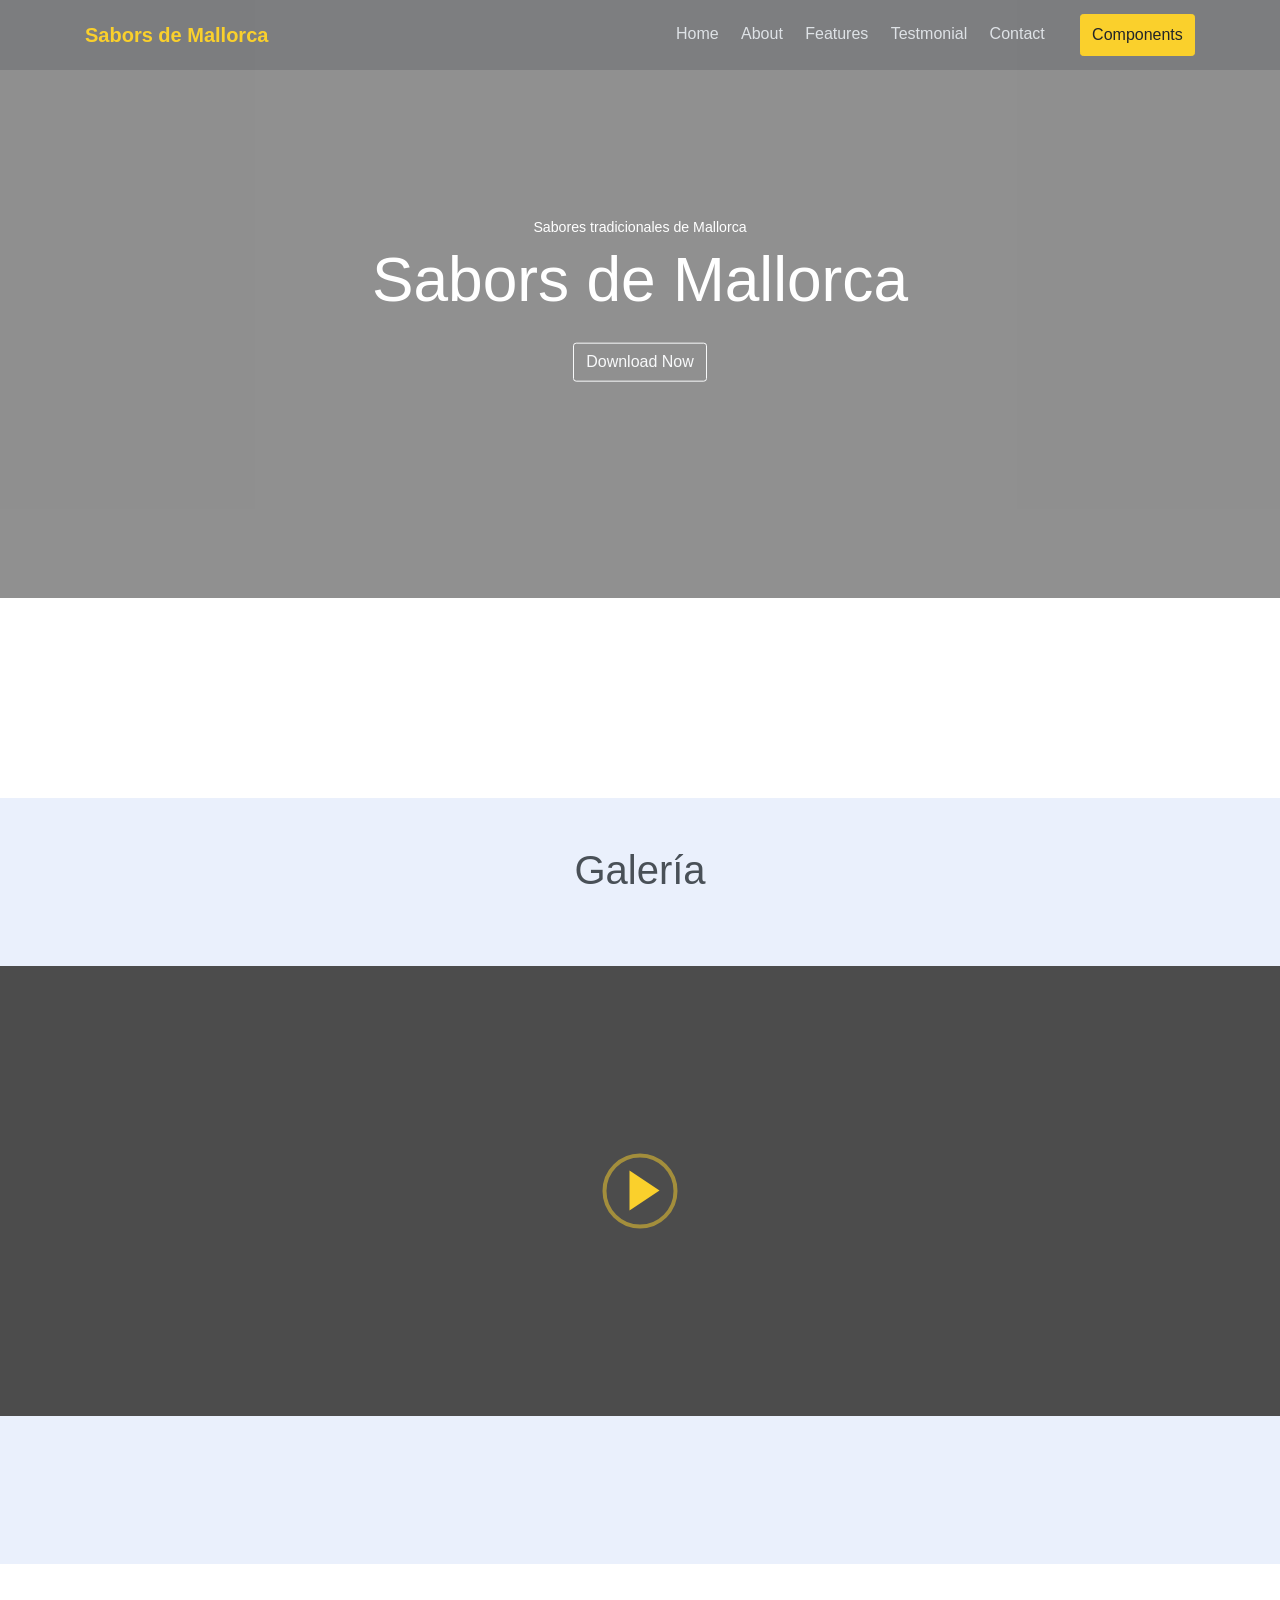
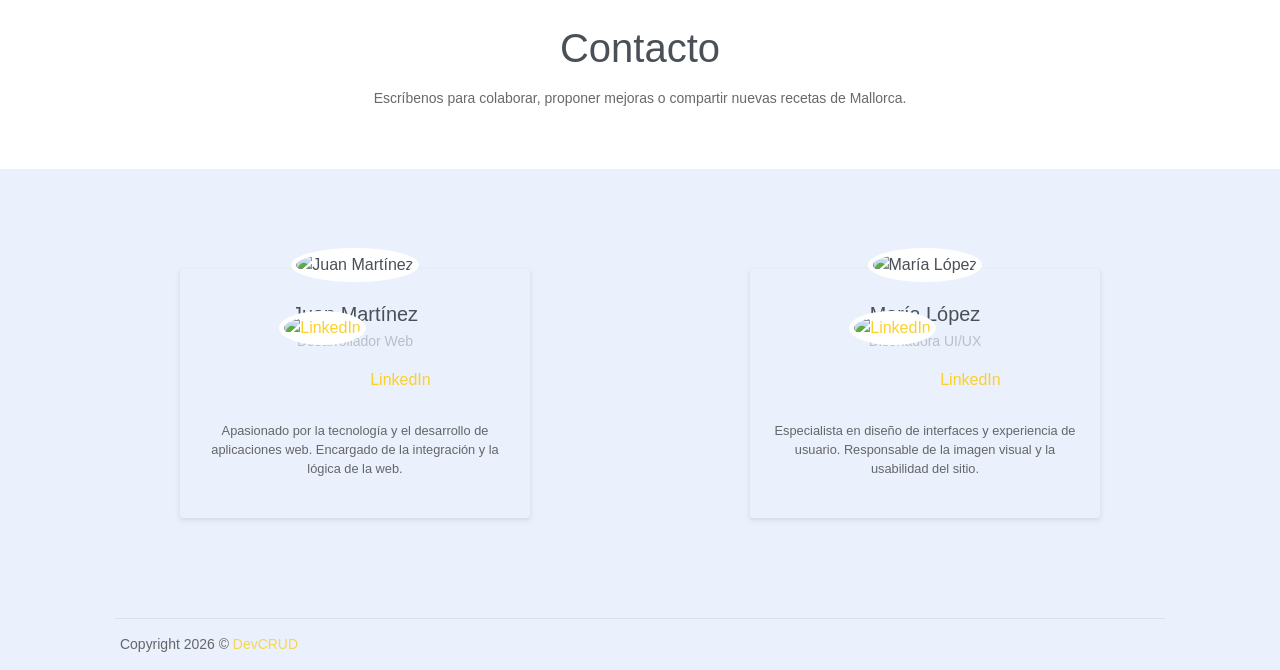
==== public/webapp/index.html @ 95952ae3 "Carpeta public" ====
<!DOCTYPE html>
<html lang="es">
<head>
	<meta charset="utf-8">
    <meta name="viewport" content="width=device-width, initial-scale=1, shrink-to-fit=no">
    <meta name="description" content="Start your development with Creative Design landing page.">
    <meta name="author" content="Devcrud">
    <title>Sabors de Mallorca</title>

	<link rel="stylesheet" href="css/styles.css">

</head>
<body data-spy="scroll" data-target=".navbar" data-offset="40">
    <a class="skip-link" href="#main-content">Saltar al contenido principal</a>
    
    <!-- Page Navbar -->
    <nav id="scrollspy" class="navbar page-navbar navbar-light navbar-expand-md fixed-top" data-spy="affix" data-offset-top="20">
        <div class="container">
            <a class="navbar-brand" href="#"><strong class="text-primary">Sabors de Mallorca</strong></a>
            <button class="navbar-toggler" type="button" data-toggle="collapse" data-target="#navbarSupportedContent" aria-controls="navbarSupportedContent" aria-expanded="false" aria-label="Toggle navigation">
                <span class="navbar-toggler-icon"></span>
            </button>

            <div class="collapse navbar-collapse" id="navbarSupportedContent">
                <ul class="navbar-nav ml-auto">
                    <li class="nav-item">
                        <a class="nav-link" href="#home">Home</a>
                    </li>
                    <li class="nav-item">
                        <a class="nav-link" href="#about">About</a>
                    </li>
                    <li class="nav-item">
                        <a class="nav-link" href="#features">Features</a>
                    </li>
                    <li class="nav-item">
                        <a class="nav-link" href="#testmonial">Testmonial</a>
                    </li>
                    <li class="nav-item">
                        <a class="nav-link" href="#contact">Contact</a>
                    </li>
                    <li class="nav-item ml-md-4">
                        <a class="nav-link btn btn-primary" href="components.html">Components</a>
                    </li>
                </ul>
            </div>
        </div>
    </nav><!-- End of Page Navbar -->   

    <main id="main-content">

    <!-- Page Header -->
    <header id="home" class="header">
        <div class="header-slides" id="header-slides" aria-hidden="true"></div>
        <div class="overlay"></div>
        <div class="header-content">
            <p>Sabores tradicionales de Mallorca</p>
            <h1 id="header-slide-title">Sabors de Mallorca</h1>
            <button class="btn btn-outline-light">Download Now</button> 
        </div>      
    </header><!-- End of Page Header -->    
    
    <!-- About Section -->
    <section id="about">
        <!-- Container -->
        <div class="container">
                </div>  <!-- End of Container-->        
         </section><!--End of Section -->

        <!-- Galería de Imágenes -->
        <section id="galeria" class="py-5">
            <div class="container">
                <h2 class="mb-4 text-center">Galería</h2>
                <div class="row" id="galeria-listado">
                    <!-- Las imágenes se insertarán aquí dinámicamente -->
                </div>
            </div>
        </section>


    

    <!-- Features Section -->
    <section class="has-bg-img" id="features">
        <div class="overlay"></div>
        <!-- Button trigger modal -->
        <a data-toggle="modal" href="#exampleModalCenter" role="button" aria-label="Abrir video de presentación">
            <i></i>
        </a>

        <!-- Modal -->
        <div class="modal fade" id="exampleModalCenter" tabindex="-1" role="dialog" aria-labelledby="exampleModalCenterTitle" aria-hidden="true">
            <div class="modal-dialog modal-dialog-centered modal-lg" role="document">
                <div class="modal-content">
                    <h2 id="exampleModalCenterTitle" class="sr-only">Video de presentación</h2>
                     <iframe width="100%" height="450px" class="border-0" 
                    title="Video de presentación de Sabors de Mallorca"
                    src="https://www.youtube.com/embed/tgbNyZ7vqY?controls=0">
                    </iframe>
                </div>
            </div>
        </div><!-- End of Modal -->     
    </section><!-- End of features Section -->  

     

    <!-- Testmonial Section -->
    <section class="text-center pt-5" id="testmonial">
        <!-- Container -->
        <div class="container">
        </div><!-- End of Cotanier -->  
    </section><!-- End of Testmonial Section -->

    <!-- Contact Section -->
    <section id="contact" class="text-center p-md">
        <div class="container">
            <h2 class="mb-3">Contacto</h2>
            <p class="mb-0">Escríbenos para colaborar, proponer mejoras o compartir nuevas recetas de Mallorca.</p>
        </div>
    </section>

    

    <!-- Section -->
    <section class="pb-0">
        <!-- Container -->
        <div class="container">

            <!-- Creadores con información ampliada -->
            <div class="pre-footer">
                <div class="row justify-content-center">
                    <div class="col-sm-10 col-md-4 m-auto">
                        <div class="testmonial-wrapper creator-card text-center p-4 shadow-sm">
                            <img src="media/creator1.jpg" alt="Juan Martínez" class="img-fluid rounded-circle mb-3 creator-avatar">
                            <h6 class="title mb-1">Juan Martínez</h6>
                            <p class="text-muted mb-1">Desarrollador Web</p>
                            <a href="https://www.linkedin.com/in/juan-martinez" target="_blank" rel="noopener" class="d-inline-block mb-2">
                                <img src="https://cdn.jsdelivr.net/gh/simple-icons/simple-icons/icons/linkedin.svg" alt="LinkedIn" class="creator-link-icon"> LinkedIn
                            </a>
                            <p class="small mt-2">Apasionado por la tecnología y el desarrollo de aplicaciones web. Encargado de la integración y la lógica de la web.</p>
                        </div>
                    </div>
                    <div class="col-sm-10 col-md-4 m-auto">
                        <div class="testmonial-wrapper creator-card text-center p-4 shadow-sm">
                            <img src="media/creator2.jpg" alt="María López" class="img-fluid rounded-circle mb-3 creator-avatar">
                            <h6 class="title mb-1">María López</h6>
                            <p class="text-muted mb-1">Diseñadora UI/UX</p>
                            <a href="https://www.linkedin.com/in/maria-lopez" target="_blank" rel="noopener" class="d-inline-block mb-2">
                                <img src="https://cdn.jsdelivr.net/gh/simple-icons/simple-icons/icons/linkedin.svg" alt="LinkedIn" class="creator-link-icon"> LinkedIn
                            </a>
                            <p class="small mt-2">Especialista en diseño de interfaces y experiencia de usuario. Responsable de la imagen visual y la usabilidad del sitio.</p>
                        </div>
                    </div>
                </div>
            </div>

            <!-- foooter -->
            <footer class="footer">            
                <p>Copyright <script>document.write(new Date().getFullYear())</script> &copy; <a href="http://www.devcrud.com">DevCRUD</a></p>
            </footer><!-- End of Footer-->  
            
        </div><!--End of Container -->      
    </section><!-- End of Section -->

    </main>

<script src="js/main.js"></script>
</body>
</html>
---- public/webapp/css/styles.css ----
@charset "UTF-8";
/* === Personalización: Navbar blanca al hacer scroll === */
.navbar.scrolled {
  background: #fff !important;
  box-shadow: 0 2px 8px rgba(0,0,0,0.08);
  transition: background 0.3s, box-shadow 0.3s;
}
.navbar.scrolled .navbar-brand,
.navbar.scrolled .nav-link,
.navbar.scrolled .navbar-toggler-icon {
  color: #222 !important;
}

/* A11y: foco visible consistente para navegacion por teclado */
a:focus,
button:focus,
input:focus,
select:focus,
textarea:focus {
  outline: 3px solid #1f6feb !important;
  outline-offset: 2px;
}

/* Tarjetas de creadores sin estilos inline */
.creator-card {
  background: #fff;
  border-radius: 12px;
}

.creator-avatar {
  width: 110px;
  height: 110px;
  object-fit: cover;
}

.creator-link-icon {
  width: 24px;
  height: 24px;
  vertical-align: middle;
}

.skip-link {
  position: absolute;
  left: 0;
  top: -40px;
  z-index: 2000;
  background: #111;
  color: #fff;
  padding: 8px 12px;
}

.skip-link:focus {
  top: 0;
}
/*!
=========================================================
* Creative Design Landing page V 1.0
=========================================================

* Copyright: 2019 DevCRUD (https://devcrud.com)
* Licensed: (https://devcrud.com/licenses)
* Coded by www.devcrud.com

=========================================================

* The above copyright notice and this permission notice shall be included in all copies or substantial portions of the Software.
*/
@import url("https://fonts.googleapis.com/css?family=Ubuntu:300,300i,400,400i,500,500i,700,700i&display=swap");
:root {
  --blue: #79A9F5;
  --indigo: #C45F90;
  --purple: #A16AE8;
  --pink: #FC8BC0;
  --red: #F85C70;
  --orange: #FF8882;
  --yellow: #FAD02C;
  --green: #A3C14A;
  --teal: #20c997;
  --cyan: #47D8E0;
  --white: #fff;
  --gray: #6c757d;
  --gray-dark: #343a40;
  --primary: #FAD02C;
  --secondary: #6c757d;
  --success: #A3C14A;
  --info: #47D8E0;
  --warning: #FF8882;
  --danger: #F85C70;
  --light: #f8f9fa;
  --dark: #343a40;
  --breakpoint-xs: 0;
  --breakpoint-sm: 576px;
  --breakpoint-md: 768px;
  --breakpoint-lg: 992px;
  --breakpoint-xl: 1200px;
  --font-family-sans-serif: "Ubuntu", sans-serif;
  --font-family-monospace: SFMono-Regular, Menlo, Monaco, Consolas, "Liberation Mono", "Courier New", monospace;
}

*,
*::before,
*::after {
  box-sizing: border-box;
}

html {
  font-family: sans-serif;
  line-height: 1.15;
  -webkit-text-size-adjust: 100%;
  -webkit-tap-highlight-color: rgba(0, 0, 0, 0);
}

article, aside, figcaption, figure, footer, header, hgroup, main, nav, section {
  display: block;
}

body {
  margin: 0;
  font-family: "Ubuntu", sans-serif;
  font-size: 1rem;
  font-weight: 400;
  line-height: 1.5;
  color: #495057;
  text-align: left;
  background-color: #fff;
}

[tabindex="-1"]:focus {
  outline: 0 !important;
}

hr {
  box-sizing: content-box;
  height: 0;
  overflow: visible;
}

h1, h2, h3, h4, h5, h6 {
  margin-top: 0;
  margin-bottom: 0.5rem;
}

p {
  margin-top: 0;
  margin-bottom: 1rem;
}

abbr[title],
abbr[data-original-title] {
  text-decoration: underline;
  -webkit-text-decoration: underline dotted;
          text-decoration: underline dotted;
  cursor: help;
  border-bottom: 0;
  -webkit-text-decoration-skip-ink: none;
          text-decoration-skip-ink: none;
}

address {
  margin-bottom: 1rem;
  font-style: normal;
  line-height: inherit;
}

ol,
ul,
dl {
  margin-top: 0;
  margin-bottom: 1rem;
}

ol ol,
ul ul,
ol ul,
ul ol {
  margin-bottom: 0;
}

dt {
  font-weight: 700;
}

dd {
  margin-bottom: .5rem;
  margin-left: 0;
}

blockquote {
  margin: 0 0 1rem;
}

b,
strong {
  font-weight: bolder;
}

small {
  font-size: 80%;
}

sub,
sup {
  position: relative;
  font-size: 75%;
  line-height: 0;
  vertical-align: baseline;
}

sub {
  bottom: -.25em;
}

sup {
  top: -.5em;
}

a {
  color: #FAD02C;
  text-decoration: none;
  background-color: transparent;
}

a:hover {
  color: #d4aa05;
  text-decoration: none;
}

a:not([href]):not([tabindex]) {
  color: inherit;
  text-decoration: none;
}

a:not([href]):not([tabindex]):hover, a:not([href]):not([tabindex]):focus {
  color: inherit;
  text-decoration: none;
}

a:not([href]):not([tabindex]):focus {
  outline: 0;
}

pre,
code,
kbd,
samp {
  font-family: SFMono-Regular, Menlo, Monaco, Consolas, "Liberation Mono", "Courier New", monospace;
  font-size: 1em;
}

pre {
  margin-top: 0;
  margin-bottom: 1rem;
  overflow: auto;
}

figure {
  margin: 0 0 1rem;
}

img {
  vertical-align: middle;
  border-style: none;
}

svg {
  overflow: hidden;
  vertical-align: middle;
}

table {
  border-collapse: collapse;
}

caption {
  padding-top: 0.75rem;
  padding-bottom: 0.75rem;
  color: #adb5bd;
  text-align: left;
  caption-side: bottom;
}

th {
  text-align: inherit;
}

label {
  display: inline-block;
  margin-bottom: 0.5rem;
}

button {
  border-radius: 0;
}

button:focus {
  outline: 1px dotted;
  outline: 5px auto -webkit-focus-ring-color;
}

input,
button,
select,
optgroup,
textarea {
  margin: 0;
  font-family: inherit;
  font-size: inherit;
  line-height: inherit;
}

button,
input {
  overflow: visible;
}

button,
select {
  text-transform: none;
}

select {
  word-wrap: normal;
}

button,
[type="button"],
[type="reset"],
[type="submit"] {
  -webkit-appearance: button;
}

button:not(:disabled),
[type="button"]:not(:disabled),
[type="reset"]:not(:disabled),
[type="submit"]:not(:disabled) {
  cursor: pointer;
}

button::-moz-focus-inner,
[type="button"]::-moz-focus-inner,
[type="reset"]::-moz-focus-inner,
[type="submit"]::-moz-focus-inner {
  padding: 0;
  border-style: none;
}

input[type="radio"],
input[type="checkbox"] {
  box-sizing: border-box;
  padding: 0;
}

input[type="date"],
input[type="time"],
input[type="datetime-local"],
input[type="month"] {
  -webkit-appearance: listbox;
}

textarea {
  overflow: auto;
  resize: vertical;
}

fieldset {
  min-width: 0;
  padding: 0;
  margin: 0;
  border: 0;
}

legend {
  display: block;
  width: 100%;
  max-width: 100%;
  padding: 0;
  margin-bottom: .5rem;
  font-size: 1.5rem;
  line-height: inherit;
  color: inherit;
  white-space: normal;
}

progress {
  vertical-align: baseline;
}

[type="number"]::-webkit-inner-spin-button,
[type="number"]::-webkit-outer-spin-button {
  height: auto;
}

[type="search"] {
  outline-offset: -2px;
  -webkit-appearance: none;
}

[type="search"]::-webkit-search-decoration {
  -webkit-appearance: none;
}

::-webkit-file-upload-button {
  font: inherit;
  -webkit-appearance: button;
}

output {
  display: inline-block;
}

summary {
  display: list-item;
  cursor: pointer;
}

template {
  display: none;
}

[hidden] {
  display: none !important;
}

h1, h2, h3, h4, h5, h6,
.h1, .h2, .h3, .h4, .h5, .h6 {
  margin-bottom: 0.5rem;
  font-weight: 500;
  line-height: 1.2;
}

h1, .h1 {
  font-size: 3rem;
}

h2, .h2 {
  font-size: 2.5rem;
}

h3, .h3 {
  font-size: 1.85rem;
}

h4, .h4 {
  font-size: 1.6rem;
}

h5, .h5 {
  font-size: 1.3rem;
}

h6, .h6 {
  font-size: 1rem;
}

.lead {
  font-size: 1.25rem;
  font-weight: 300;
}

.display-1 {
  font-size: 6rem;
  font-weight: 300;
  line-height: 1.2;
}

.display-2 {
  font-size: 5.5rem;
  font-weight: 300;
  line-height: 1.2;
}

.display-3 {
  font-size: 4.5rem;
  font-weight: 300;
  line-height: 1.2;
}

.display-4 {
  font-size: 3.5rem;
  font-weight: 300;
  line-height: 1.2;
}

hr {
  margin-top: 1rem;
  margin-bottom: 1rem;
  border: 0;
  border-top: 1px solid rgba(255, 255, 255, 0.1);
}

small,
.small {
  font-size: 80%;
  font-weight: 400;
}

mark,
.mark {
  padding: 0.2em;
  background-color: #fcf8e3;
}

.list-unstyled {
  padding-left: 0;
  list-style: none;
}

.list-inline {
  padding-left: 0;
  list-style: none;
}

.list-inline-item {
  display: inline-block;
}

.list-inline-item:not(:last-child) {
  margin-right: 0.5rem;
}

.initialism {
  font-size: 90%;
  text-transform: uppercase;
}

.blockquote {
  margin-bottom: 1rem;
  font-size: 1.25rem;
}

.blockquote-footer {
  display: block;
  font-size: 80%;
  color: #6c757d;
}

.blockquote-footer::before {
  content: "\2014\00A0";
}

.img-fluid {
  max-width: 100%;
  height: auto;
}

.img-thumbnail {
  padding: 0.25rem;
  background-color: #fff;
  border: 1px solid #dee2e6;
  border-radius: 0.2rem;
  max-width: 100%;
  height: auto;
}

.figure {
  display: inline-block;
}

.figure-img {
  margin-bottom: 0.5rem;
  line-height: 1;
}

.figure-caption {
  font-size: 90%;
  color: #6c757d;
}

code {
  font-size: 87.5%;
  color: #FC8BC0;
  word-break: break-word;
}

a > code {
  color: inherit;
}

kbd {
  padding: 0.2rem 0.4rem;
  font-size: 87.5%;
  color: #fff;
  background-color: #212529;
  border-radius: 0.1rem;
}

kbd kbd {
  padding: 0;
  font-size: 100%;
  font-weight: 700;
}

pre {
  display: block;
  font-size: 87.5%;
  color: #fbdb5e;
}

pre code {
  font-size: inherit;
  color: inherit;
  word-break: normal;
}

.pre-scrollable {
  max-height: 300px;
  overflow-y: scroll;
}

.container {
  width: 100%;
  padding-right: 15px;
  padding-left: 15px;
  margin-right: auto;
  margin-left: auto;
}

@media (min-width: 576px) {
  .container {
    max-width: 540px;
  }
}

@media (min-width: 768px) {
  .container {
    max-width: 720px;
  }
}

@media (min-width: 992px) {
  .container {
    max-width: 960px;
  }
}

@media (min-width: 1200px) {
  .container {
    max-width: 1140px;
  }
}

.container-fluid {
  width: 100%;
  padding-right: 15px;
  padding-left: 15px;
  margin-right: auto;
  margin-left: auto;
}

.row {
  display: -webkit-box;
  display: -webkit-flex;
  display: -ms-flexbox;
  display: flex;
  -webkit-flex-wrap: wrap;
      -ms-flex-wrap: wrap;
          flex-wrap: wrap;
  margin-right: -15px;
  margin-left: -15px;
}

.no-gutters {
  margin-right: 0;
  margin-left: 0;
}

.no-gutters > .col,
.no-gutters > [class*="col-"] {
  padding-right: 0;
  padding-left: 0;
}

.col-1, .col-2, .col-3, .col-4, .col-5, .col-6, .col-7, .col-8, .col-9, .col-10, .col-11, .col-12, .col,
.col-auto, .col-sm-1, .col-sm-2, .col-sm-3, .col-sm-4, .col-sm-5, .col-sm-6, .col-sm-7, .col-sm-8, .col-sm-9, .col-sm-10, .col-sm-11, .col-sm-12, .col-sm,
.col-sm-auto, .col-md-1, .col-md-2, .col-md-3, .col-md-4, .col-md-5, .col-md-6, .col-md-7, .col-md-8, .col-md-9, .col-md-10, .col-md-11, .col-md-12, .col-md,
.col-md-auto, .col-lg-1, .col-lg-2, .col-lg-3, .col-lg-4, .col-lg-5, .col-lg-6, .col-lg-7, .col-lg-8, .col-lg-9, .col-lg-10, .col-lg-11, .col-lg-12, .col-lg,
.col-lg-auto, .col-xl-1, .col-xl-2, .col-xl-3, .col-xl-4, .col-xl-5, .col-xl-6, .col-xl-7, .col-xl-8, .col-xl-9, .col-xl-10, .col-xl-11, .col-xl-12, .col-xl,
.col-xl-auto {
  position: relative;
  width: 100%;
  padding-right: 15px;
  padding-left: 15px;
}

.col {
  -webkit-flex-basis: 0;
      -ms-flex-preferred-size: 0;
          flex-basis: 0;
  -webkit-box-flex: 1;
  -webkit-flex-grow: 1;
      -ms-flex-positive: 1;
          flex-grow: 1;
  max-width: 100%;
}

.col-auto {
  -webkit-box-flex: 0;
  -webkit-flex: 0 0 auto;
      -ms-flex: 0 0 auto;
          flex: 0 0 auto;
  width: auto;
  max-width: 100%;
}

.col-1 {
  -webkit-box-flex: 0;
  -webkit-flex: 0 0 8.33333%;
      -ms-flex: 0 0 8.33333%;
          flex: 0 0 8.33333%;
  max-width: 8.33333%;
}

.col-2 {
  -webkit-box-flex: 0;
  -webkit-flex: 0 0 16.66667%;
      -ms-flex: 0 0 16.66667%;
          flex: 0 0 16.66667%;
  max-width: 16.66667%;
}

.col-3 {
  -webkit-box-flex: 0;
  -webkit-flex: 0 0 25%;
      -ms-flex: 0 0 25%;
          flex: 0 0 25%;
  max-width: 25%;
}

.col-4 {
  -webkit-box-flex: 0;
  -webkit-flex: 0 0 33.33333%;
      -ms-flex: 0 0 33.33333%;
          flex: 0 0 33.33333%;
  max-width: 33.33333%;
}

.col-5 {
  -webkit-box-flex: 0;
  -webkit-flex: 0 0 41.66667%;
      -ms-flex: 0 0 41.66667%;
          flex: 0 0 41.66667%;
  max-width: 41.66667%;
}

.col-6 {
  -webkit-box-flex: 0;
  -webkit-flex: 0 0 50%;
      -ms-flex: 0 0 50%;
          flex: 0 0 50%;
  max-width: 50%;
}

.col-7 {
  -webkit-box-flex: 0;
  -webkit-flex: 0 0 58.33333%;
      -ms-flex: 0 0 58.33333%;
          flex: 0 0 58.33333%;
  max-width: 58.33333%;
}

.col-8 {
  -webkit-box-flex: 0;
  -webkit-flex: 0 0 66.66667%;
      -ms-flex: 0 0 66.66667%;
          flex: 0 0 66.66667%;
  max-width: 66.66667%;
}

.col-9 {
  -webkit-box-flex: 0;
  -webkit-flex: 0 0 75%;
      -ms-flex: 0 0 75%;
          flex: 0 0 75%;
  max-width: 75%;
}

.col-10 {
  -webkit-box-flex: 0;
  -webkit-flex: 0 0 83.33333%;
      -ms-flex: 0 0 83.33333%;
          flex: 0 0 83.33333%;
  max-width: 83.33333%;
}

.col-11 {
  -webkit-box-flex: 0;
  -webkit-flex: 0 0 91.66667%;
      -ms-flex: 0 0 91.66667%;
          flex: 0 0 91.66667%;
  max-width: 91.66667%;
}

.col-12 {
  -webkit-box-flex: 0;
  -webkit-flex: 0 0 100%;
      -ms-flex: 0 0 100%;
          flex: 0 0 100%;
  max-width: 100%;
}

.order-first {
  -webkit-box-ordinal-group: 0;
  -webkit-order: -1;
      -ms-flex-order: -1;
          order: -1;
}

.order-last {
  -webkit-box-ordinal-group: 14;
  -webkit-order: 13;
      -ms-flex-order: 13;
          order: 13;
}

.order-0 {
  -webkit-box-ordinal-group: 1;
  -webkit-order: 0;
      -ms-flex-order: 0;
          order: 0;
}

.order-1 {
  -webkit-box-ordinal-group: 2;
  -webkit-order: 1;
      -ms-flex-order: 1;
          order: 1;
}

.order-2 {
  -webkit-box-ordinal-group: 3;
  -webkit-order: 2;
      -ms-flex-order: 2;
          order: 2;
}

.order-3 {
  -webkit-box-ordinal-group: 4;
  -webkit-order: 3;
      -ms-flex-order: 3;
          order: 3;
}

.order-4 {
  -webkit-box-ordinal-group: 5;
  -webkit-order: 4;
      -ms-flex-order: 4;
          order: 4;
}

.order-5 {
  -webkit-box-ordinal-group: 6;
  -webkit-order: 5;
      -ms-flex-order: 5;
          order: 5;
}

.order-6 {
  -webkit-box-ordinal-group: 7;
  -webkit-order: 6;
      -ms-flex-order: 6;
          order: 6;
}

.order-7 {
  -webkit-box-ordinal-group: 8;
  -webkit-order: 7;
      -ms-flex-order: 7;
          order: 7;
}

.order-8 {
  -webkit-box-ordinal-group: 9;
  -webkit-order: 8;
      -ms-flex-order: 8;
          order: 8;
}

.order-9 {
  -webkit-box-ordinal-group: 10;
  -webkit-order: 9;
      -ms-flex-order: 9;
          order: 9;
}

.order-10 {
  -webkit-box-ordinal-group: 11;
  -webkit-order: 10;
      -ms-flex-order: 10;
          order: 10;
}

.order-11 {
  -webkit-box-ordinal-group: 12;
  -webkit-order: 11;
      -ms-flex-order: 11;
          order: 11;
}

.order-12 {
  -webkit-box-ordinal-group: 13;
  -webkit-order: 12;
      -ms-flex-order: 12;
          order: 12;
}

.offset-1 {
  margin-left: 8.33333%;
}

.offset-2 {
  margin-left: 16.66667%;
}

.offset-3 {
  margin-left: 25%;
}

.offset-4 {
  margin-left: 33.33333%;
}

.offset-5 {
  margin-left: 41.66667%;
}

.offset-6 {
  margin-left: 50%;
}

.offset-7 {
  margin-left: 58.33333%;
}

.offset-8 {
  margin-left: 66.66667%;
}

.offset-9 {
  margin-left: 75%;
}

.offset-10 {
  margin-left: 83.33333%;
}

.offset-11 {
  margin-left: 91.66667%;
}

@media (min-width: 576px) {
  .col-sm {
    -webkit-flex-basis: 0;
        -ms-flex-preferred-size: 0;
            flex-basis: 0;
    -webkit-box-flex: 1;
    -webkit-flex-grow: 1;
        -ms-flex-positive: 1;
            flex-grow: 1;
    max-width: 100%;
  }
  .col-sm-auto {
    -webkit-box-flex: 0;
    -webkit-flex: 0 0 auto;
        -ms-flex: 0 0 auto;
            flex: 0 0 auto;
    width: auto;
    max-width: 100%;
  }
  .col-sm-1 {
    -webkit-box-flex: 0;
    -webkit-flex: 0 0 8.33333%;
        -ms-flex: 0 0 8.33333%;
            flex: 0 0 8.33333%;
    max-width: 8.33333%;
  }
  .col-sm-2 {
    -webkit-box-flex: 0;
    -webkit-flex: 0 0 16.66667%;
        -ms-flex: 0 0 16.66667%;
            flex: 0 0 16.66667%;
    max-width: 16.66667%;
  }
  .col-sm-3 {
    -webkit-box-flex: 0;
    -webkit-flex: 0 0 25%;
        -ms-flex: 0 0 25%;
            flex: 0 0 25%;
    max-width: 25%;
  }
  .col-sm-4 {
    -webkit-box-flex: 0;
    -webkit-flex: 0 0 33.33333%;
        -ms-flex: 0 0 33.33333%;
            flex: 0 0 33.33333%;
    max-width: 33.33333%;
  }
  .col-sm-5 {
    -webkit-box-flex: 0;
    -webkit-flex: 0 0 41.66667%;
        -ms-flex: 0 0 41.66667%;
            flex: 0 0 41.66667%;
    max-width: 41.66667%;
  }
  .col-sm-6 {
    -webkit-box-flex: 0;
    -webkit-flex: 0 0 50%;
        -ms-flex: 0 0 50%;
            flex: 0 0 50%;
    max-width: 50%;
  }
  .col-sm-7 {
    -webkit-box-flex: 0;
    -webkit-flex: 0 0 58.33333%;
        -ms-flex: 0 0 58.33333%;
            flex: 0 0 58.33333%;
    max-width: 58.33333%;
  }
  .col-sm-8 {
    -webkit-box-flex: 0;
    -webkit-flex: 0 0 66.66667%;
        -ms-flex: 0 0 66.66667%;
            flex: 0 0 66.66667%;
    max-width: 66.66667%;
  }
  .col-sm-9 {
    -webkit-box-flex: 0;
    -webkit-flex: 0 0 75%;
        -ms-flex: 0 0 75%;
            flex: 0 0 75%;
    max-width: 75%;
  }
  .col-sm-10 {
    -webkit-box-flex: 0;
    -webkit-flex: 0 0 83.33333%;
        -ms-flex: 0 0 83.33333%;
            flex: 0 0 83.33333%;
    max-width: 83.33333%;
  }
  .col-sm-11 {
    -webkit-box-flex: 0;
    -webkit-flex: 0 0 91.66667%;
        -ms-flex: 0 0 91.66667%;
            flex: 0 0 91.66667%;
    max-width: 91.66667%;
  }
  .col-sm-12 {
    -webkit-box-flex: 0;
    -webkit-flex: 0 0 100%;
        -ms-flex: 0 0 100%;
            flex: 0 0 100%;
    max-width: 100%;
  }
  .order-sm-first {
    -webkit-box-ordinal-group: 0;
    -webkit-order: -1;
        -ms-flex-order: -1;
            order: -1;
  }
  .order-sm-last {
    -webkit-box-ordinal-group: 14;
    -webkit-order: 13;
        -ms-flex-order: 13;
            order: 13;
  }
  .order-sm-0 {
    -webkit-box-ordinal-group: 1;
    -webkit-order: 0;
        -ms-flex-order: 0;
            order: 0;
  }
  .order-sm-1 {
    -webkit-box-ordinal-group: 2;
    -webkit-order: 1;
        -ms-flex-order: 1;
            order: 1;
  }
  .order-sm-2 {
    -webkit-box-ordinal-group: 3;
    -webkit-order: 2;
        -ms-flex-order: 2;
            order: 2;
  }
  .order-sm-3 {
    -webkit-box-ordinal-group: 4;
    -webkit-order: 3;
        -ms-flex-order: 3;
            order: 3;
  }
  .order-sm-4 {
    -webkit-box-ordinal-group: 5;
    -webkit-order: 4;
        -ms-flex-order: 4;
            order: 4;
  }
  .order-sm-5 {
    -webkit-box-ordinal-group: 6;
    -webkit-order: 5;
        -ms-flex-order: 5;
            order: 5;
  }
  .order-sm-6 {
    -webkit-box-ordinal-group: 7;
    -webkit-order: 6;
        -ms-flex-order: 6;
            order: 6;
  }
  .order-sm-7 {
    -webkit-box-ordinal-group: 8;
    -webkit-order: 7;
        -ms-flex-order: 7;
            order: 7;
  }
  .order-sm-8 {
    -webkit-box-ordinal-group: 9;
    -webkit-order: 8;
        -ms-flex-order: 8;
            order: 8;
  }
  .order-sm-9 {
    -webkit-box-ordinal-group: 10;
    -webkit-order: 9;
        -ms-flex-order: 9;
            order: 9;
  }
  .order-sm-10 {
    -webkit-box-ordinal-group: 11;
    -webkit-order: 10;
        -ms-flex-order: 10;
            order: 10;
  }
  .order-sm-11 {
    -webkit-box-ordinal-group: 12;
    -webkit-order: 11;
        -ms-flex-order: 11;
            order: 11;
  }
  .order-sm-12 {
    -webkit-box-ordinal-group: 13;
    -webkit-order: 12;
        -ms-flex-order: 12;
            order: 12;
  }
  .offset-sm-0 {
    margin-left: 0;
  }
  .offset-sm-1 {
    margin-left: 8.33333%;
  }
  .offset-sm-2 {
    margin-left: 16.66667%;
  }
  .offset-sm-3 {
    margin-left: 25%;
  }
  .offset-sm-4 {
    margin-left: 33.33333%;
  }
  .offset-sm-5 {
    margin-left: 41.66667%;
  }
  .offset-sm-6 {
    margin-left: 50%;
  }
  .offset-sm-7 {
    margin-left: 58.33333%;
  }
  .offset-sm-8 {
    margin-left: 66.66667%;
  }
  .offset-sm-9 {
    margin-left: 75%;
  }
  .offset-sm-10 {
    margin-left: 83.33333%;
  }
  .offset-sm-11 {
    margin-left: 91.66667%;
  }
}

@media (min-width: 768px) {
  .col-md {
    -webkit-flex-basis: 0;
        -ms-flex-preferred-size: 0;
            flex-basis: 0;
    -webkit-box-flex: 1;
    -webkit-flex-grow: 1;
        -ms-flex-positive: 1;
            flex-grow: 1;
    max-width: 100%;
  }
  .col-md-auto {
    -webkit-box-flex: 0;
    -webkit-flex: 0 0 auto;
        -ms-flex: 0 0 auto;
            flex: 0 0 auto;
    width: auto;
    max-width: 100%;
  }
  .col-md-1 {
    -webkit-box-flex: 0;
    -webkit-flex: 0 0 8.33333%;
        -ms-flex: 0 0 8.33333%;
            flex: 0 0 8.33333%;
    max-width: 8.33333%;
  }
  .col-md-2 {
    -webkit-box-flex: 0;
    -webkit-flex: 0 0 16.66667%;
        -ms-flex: 0 0 16.66667%;
            flex: 0 0 16.66667%;
    max-width: 16.66667%;
  }
  .col-md-3 {
    -webkit-box-flex: 0;
    -webkit-flex: 0 0 25%;
        -ms-flex: 0 0 25%;
            flex: 0 0 25%;
    max-width: 25%;
  }
  .col-md-4 {
    -webkit-box-flex: 0;
    -webkit-flex: 0 0 33.33333%;
        -ms-flex: 0 0 33.33333%;
            flex: 0 0 33.33333%;
    max-width: 33.33333%;
  }
  .col-md-5 {
    -webkit-box-flex: 0;
    -webkit-flex: 0 0 41.66667%;
        -ms-flex: 0 0 41.66667%;
            flex: 0 0 41.66667%;
    max-width: 41.66667%;
  }
  .col-md-6 {
    -webkit-box-flex: 0;
    -webkit-flex: 0 0 50%;
        -ms-flex: 0 0 50%;
            flex: 0 0 50%;
    max-width: 50%;
  }
  .col-md-7 {
    -webkit-box-flex: 0;
    -webkit-flex: 0 0 58.33333%;
        -ms-flex: 0 0 58.33333%;
            flex: 0 0 58.33333%;
    max-width: 58.33333%;
  }
  .col-md-8 {
    -webkit-box-flex: 0;
    -webkit-flex: 0 0 66.66667%;
        -ms-flex: 0 0 66.66667%;
            flex: 0 0 66.66667%;
    max-width: 66.66667%;
  }
  .col-md-9 {
    -webkit-box-flex: 0;
    -webkit-flex: 0 0 75%;
        -ms-flex: 0 0 75%;
            flex: 0 0 75%;
    max-width: 75%;
  }
  .col-md-10 {
    -webkit-box-flex: 0;
    -webkit-flex: 0 0 83.33333%;
        -ms-flex: 0 0 83.33333%;
            flex: 0 0 83.33333%;
    max-width: 83.33333%;
  }
  .col-md-11 {
    -webkit-box-flex: 0;
    -webkit-flex: 0 0 91.66667%;
        -ms-flex: 0 0 91.66667%;
            flex: 0 0 91.66667%;
    max-width: 91.66667%;
  }
  .col-md-12 {
    -webkit-box-flex: 0;
    -webkit-flex: 0 0 100%;
        -ms-flex: 0 0 100%;
            flex: 0 0 100%;
    max-width: 100%;
  }
  .order-md-first {
    -webkit-box-ordinal-group: 0;
    -webkit-order: -1;
        -ms-flex-order: -1;
            order: -1;
  }
  .order-md-last {
    -webkit-box-ordinal-group: 14;
    -webkit-order: 13;
        -ms-flex-order: 13;
            order: 13;
  }
  .order-md-0 {
    -webkit-box-ordinal-group: 1;
    -webkit-order: 0;
        -ms-flex-order: 0;
            order: 0;
  }
  .order-md-1 {
    -webkit-box-ordinal-group: 2;
    -webkit-order: 1;
        -ms-flex-order: 1;
            order: 1;
  }
  .order-md-2 {
    -webkit-box-ordinal-group: 3;
    -webkit-order: 2;
        -ms-flex-order: 2;
            order: 2;
  }
  .order-md-3 {
    -webkit-box-ordinal-group: 4;
    -webkit-order: 3;
        -ms-flex-order: 3;
            order: 3;
  }
  .order-md-4 {
    -webkit-box-ordinal-group: 5;
    -webkit-order: 4;
        -ms-flex-order: 4;
            order: 4;
  }
  .order-md-5 {
    -webkit-box-ordinal-group: 6;
    -webkit-order: 5;
        -ms-flex-order: 5;
            order: 5;
  }
  .order-md-6 {
    -webkit-box-ordinal-group: 7;
    -webkit-order: 6;
        -ms-flex-order: 6;
            order: 6;
  }
  .order-md-7 {
    -webkit-box-ordinal-group: 8;
    -webkit-order: 7;
        -ms-flex-order: 7;
            order: 7;
  }
  .order-md-8 {
    -webkit-box-ordinal-group: 9;
    -webkit-order: 8;
        -ms-flex-order: 8;
            order: 8;
  }
  .order-md-9 {
    -webkit-box-ordinal-group: 10;
    -webkit-order: 9;
        -ms-flex-order: 9;
            order: 9;
  }
  .order-md-10 {
    -webkit-box-ordinal-group: 11;
    -webkit-order: 10;
        -ms-flex-order: 10;
            order: 10;
  }
  .order-md-11 {
    -webkit-box-ordinal-group: 12;
    -webkit-order: 11;
        -ms-flex-order: 11;
            order: 11;
  }
  .order-md-12 {
    -webkit-box-ordinal-group: 13;
    -webkit-order: 12;
        -ms-flex-order: 12;
            order: 12;
  }
  .offset-md-0 {
    margin-left: 0;
  }
  .offset-md-1 {
    margin-left: 8.33333%;
  }
  .offset-md-2 {
    margin-left: 16.66667%;
  }
  .offset-md-3 {
    margin-left: 25%;
  }
  .offset-md-4 {
    margin-left: 33.33333%;
  }
  .offset-md-5 {
    margin-left: 41.66667%;
  }
  .offset-md-6 {
    margin-left: 50%;
  }
  .offset-md-7 {
    margin-left: 58.33333%;
  }
  .offset-md-8 {
    margin-left: 66.66667%;
  }
  .offset-md-9 {
    margin-left: 75%;
  }
  .offset-md-10 {
    margin-left: 83.33333%;
  }
  .offset-md-11 {
    margin-left: 91.66667%;
  }
}

@media (min-width: 992px) {
  .col-lg {
    -webkit-flex-basis: 0;
        -ms-flex-preferred-size: 0;
            flex-basis: 0;
    -webkit-box-flex: 1;
    -webkit-flex-grow: 1;
        -ms-flex-positive: 1;
            flex-grow: 1;
    max-width: 100%;
  }
  .col-lg-auto {
    -webkit-box-flex: 0;
    -webkit-flex: 0 0 auto;
        -ms-flex: 0 0 auto;
            flex: 0 0 auto;
    width: auto;
    max-width: 100%;
  }
  .col-lg-1 {
    -webkit-box-flex: 0;
    -webkit-flex: 0 0 8.33333%;
        -ms-flex: 0 0 8.33333%;
            flex: 0 0 8.33333%;
    max-width: 8.33333%;
  }
  .col-lg-2 {
    -webkit-box-flex: 0;
    -webkit-flex: 0 0 16.66667%;
        -ms-flex: 0 0 16.66667%;
            flex: 0 0 16.66667%;
    max-width: 16.66667%;
  }
  .col-lg-3 {
    -webkit-box-flex: 0;
    -webkit-flex: 0 0 25%;
        -ms-flex: 0 0 25%;
            flex: 0 0 25%;
    max-width: 25%;
  }
  .col-lg-4 {
    -webkit-box-flex: 0;
    -webkit-flex: 0 0 33.33333%;
        -ms-flex: 0 0 33.33333%;
            flex: 0 0 33.33333%;
    max-width: 33.33333%;
  }
  .col-lg-5 {
    -webkit-box-flex: 0;
    -webkit-flex: 0 0 41.66667%;
        -ms-flex: 0 0 41.66667%;
            flex: 0 0 41.66667%;
    max-width: 41.66667%;
  }
  .col-lg-6 {
    -webkit-box-flex: 0;
    -webkit-flex: 0 0 50%;
        -ms-flex: 0 0 50%;
            flex: 0 0 50%;
    max-width: 50%;
  }
  .col-lg-7 {
    -webkit-box-flex: 0;
    -webkit-flex: 0 0 58.33333%;
        -ms-flex: 0 0 58.33333%;
            flex: 0 0 58.33333%;
    max-width: 58.33333%;
  }
  .col-lg-8 {
    -webkit-box-flex: 0;
    -webkit-flex: 0 0 66.66667%;
        -ms-flex: 0 0 66.66667%;
            flex: 0 0 66.66667%;
    max-width: 66.66667%;
  }
  .col-lg-9 {
    -webkit-box-flex: 0;
    -webkit-flex: 0 0 75%;
        -ms-flex: 0 0 75%;
            flex: 0 0 75%;
    max-width: 75%;
  }
  .col-lg-10 {
    -webkit-box-flex: 0;
    -webkit-flex: 0 0 83.33333%;
        -ms-flex: 0 0 83.33333%;
            flex: 0 0 83.33333%;
    max-width: 83.33333%;
  }
  .col-lg-11 {
    -webkit-box-flex: 0;
    -webkit-flex: 0 0 91.66667%;
        -ms-flex: 0 0 91.66667%;
            flex: 0 0 91.66667%;
    max-width: 91.66667%;
  }
  .col-lg-12 {
    -webkit-box-flex: 0;
    -webkit-flex: 0 0 100%;
        -ms-flex: 0 0 100%;
            flex: 0 0 100%;
    max-width: 100%;
  }
  .order-lg-first {
    -webkit-box-ordinal-group: 0;
    -webkit-order: -1;
        -ms-flex-order: -1;
            order: -1;
  }
  .order-lg-last {
    -webkit-box-ordinal-group: 14;
    -webkit-order: 13;
        -ms-flex-order: 13;
            order: 13;
  }
  .order-lg-0 {
    -webkit-box-ordinal-group: 1;
    -webkit-order: 0;
        -ms-flex-order: 0;
            order: 0;
  }
  .order-lg-1 {
    -webkit-box-ordinal-group: 2;
    -webkit-order: 1;
        -ms-flex-order: 1;
            order: 1;
  }
  .order-lg-2 {
    -webkit-box-ordinal-group: 3;
    -webkit-order: 2;
        -ms-flex-order: 2;
            order: 2;
  }
  .order-lg-3 {
    -webkit-box-ordinal-group: 4;
    -webkit-order: 3;
        -ms-flex-order: 3;
            order: 3;
  }
  .order-lg-4 {
    -webkit-box-ordinal-group: 5;
    -webkit-order: 4;
        -ms-flex-order: 4;
            order: 4;
  }
  .order-lg-5 {
    -webkit-box-ordinal-group: 6;
    -webkit-order: 5;
        -ms-flex-order: 5;
            order: 5;
  }
  .order-lg-6 {
    -webkit-box-ordinal-group: 7;
    -webkit-order: 6;
        -ms-flex-order: 6;
            order: 6;
  }
  .order-lg-7 {
    -webkit-box-ordinal-group: 8;
    -webkit-order: 7;
        -ms-flex-order: 7;
            order: 7;
  }
  .order-lg-8 {
    -webkit-box-ordinal-group: 9;
    -webkit-order: 8;
        -ms-flex-order: 8;
            order: 8;
  }
  .order-lg-9 {
    -webkit-box-ordinal-group: 10;
    -webkit-order: 9;
        -ms-flex-order: 9;
            order: 9;
  }
  .order-lg-10 {
    -webkit-box-ordinal-group: 11;
    -webkit-order: 10;
        -ms-flex-order: 10;
            order: 10;
  }
  .order-lg-11 {
    -webkit-box-ordinal-group: 12;
    -webkit-order: 11;
        -ms-flex-order: 11;
            order: 11;
  }
  .order-lg-12 {
    -webkit-box-ordinal-group: 13;
    -webkit-order: 12;
        -ms-flex-order: 12;
            order: 12;
  }
  .offset-lg-0 {
    margin-left: 0;
  }
  .offset-lg-1 {
    margin-left: 8.33333%;
  }
  .offset-lg-2 {
    margin-left: 16.66667%;
  }
  .offset-lg-3 {
    margin-left: 25%;
  }
  .offset-lg-4 {
    margin-left: 33.33333%;
  }
  .offset-lg-5 {
    margin-left: 41.66667%;
  }
  .offset-lg-6 {
    margin-left: 50%;
  }
  .offset-lg-7 {
    margin-left: 58.33333%;
  }
  .offset-lg-8 {
    margin-left: 66.66667%;
  }
  .offset-lg-9 {
    margin-left: 75%;
  }
  .offset-lg-10 {
    margin-left: 83.33333%;
  }
  .offset-lg-11 {
    margin-left: 91.66667%;
  }
}

@media (min-width: 1200px) {
  .col-xl {
    -webkit-flex-basis: 0;
        -ms-flex-preferred-size: 0;
            flex-basis: 0;
    -webkit-box-flex: 1;
    -webkit-flex-grow: 1;
        -ms-flex-positive: 1;
            flex-grow: 1;
    max-width: 100%;
  }
  .col-xl-auto {
    -webkit-box-flex: 0;
    -webkit-flex: 0 0 auto;
        -ms-flex: 0 0 auto;
            flex: 0 0 auto;
    width: auto;
    max-width: 100%;
  }
  .col-xl-1 {
    -webkit-box-flex: 0;
    -webkit-flex: 0 0 8.33333%;
        -ms-flex: 0 0 8.33333%;
            flex: 0 0 8.33333%;
    max-width: 8.33333%;
  }
  .col-xl-2 {
    -webkit-box-flex: 0;
    -webkit-flex: 0 0 16.66667%;
        -ms-flex: 0 0 16.66667%;
            flex: 0 0 16.66667%;
    max-width: 16.66667%;
  }
  .col-xl-3 {
    -webkit-box-flex: 0;
    -webkit-flex: 0 0 25%;
        -ms-flex: 0 0 25%;
            flex: 0 0 25%;
    max-width: 25%;
  }
  .col-xl-4 {
    -webkit-box-flex: 0;
    -webkit-flex: 0 0 33.33333%;
        -ms-flex: 0 0 33.33333%;
            flex: 0 0 33.33333%;
    max-width: 33.33333%;
  }
  .col-xl-5 {
    -webkit-box-flex: 0;
    -webkit-flex: 0 0 41.66667%;
        -ms-flex: 0 0 41.66667%;
            flex: 0 0 41.66667%;
    max-width: 41.66667%;
  }
  .col-xl-6 {
    -webkit-box-flex: 0;
    -webkit-flex: 0 0 50%;
        -ms-flex: 0 0 50%;
            flex: 0 0 50%;
    max-width: 50%;
  }
  .col-xl-7 {
    -webkit-box-flex: 0;
    -webkit-flex: 0 0 58.33333%;
        -ms-flex: 0 0 58.33333%;
            flex: 0 0 58.33333%;
    max-width: 58.33333%;
  }
  .col-xl-8 {
    -webkit-box-flex: 0;
    -webkit-flex: 0 0 66.66667%;
        -ms-flex: 0 0 66.66667%;
            flex: 0 0 66.66667%;
    max-width: 66.66667%;
  }
  .col-xl-9 {
    -webkit-box-flex: 0;
    -webkit-flex: 0 0 75%;
        -ms-flex: 0 0 75%;
            flex: 0 0 75%;
    max-width: 75%;
  }
  .col-xl-10 {
    -webkit-box-flex: 0;
    -webkit-flex: 0 0 83.33333%;
        -ms-flex: 0 0 83.33333%;
            flex: 0 0 83.33333%;
    max-width: 83.33333%;
  }
  .col-xl-11 {
    -webkit-box-flex: 0;
    -webkit-flex: 0 0 91.66667%;
        -ms-flex: 0 0 91.66667%;
            flex: 0 0 91.66667%;
    max-width: 91.66667%;
  }
  .col-xl-12 {
    -webkit-box-flex: 0;
    -webkit-flex: 0 0 100%;
        -ms-flex: 0 0 100%;
            flex: 0 0 100%;
    max-width: 100%;
  }
  .order-xl-first {
    -webkit-box-ordinal-group: 0;
    -webkit-order: -1;
        -ms-flex-order: -1;
            order: -1;
  }
  .order-xl-last {
    -webkit-box-ordinal-group: 14;
    -webkit-order: 13;
        -ms-flex-order: 13;
            order: 13;
  }
  .order-xl-0 {
    -webkit-box-ordinal-group: 1;
    -webkit-order: 0;
        -ms-flex-order: 0;
            order: 0;
  }
  .order-xl-1 {
    -webkit-box-ordinal-group: 2;
    -webkit-order: 1;
        -ms-flex-order: 1;
            order: 1;
  }
  .order-xl-2 {
    -webkit-box-ordinal-group: 3;
    -webkit-order: 2;
        -ms-flex-order: 2;
            order: 2;
  }
  .order-xl-3 {
    -webkit-box-ordinal-group: 4;
    -webkit-order: 3;
        -ms-flex-order: 3;
            order: 3;
  }
  .order-xl-4 {
    -webkit-box-ordinal-group: 5;
    -webkit-order: 4;
        -ms-flex-order: 4;
            order: 4;
  }
  .order-xl-5 {
    -webkit-box-ordinal-group: 6;
    -webkit-order: 5;
        -ms-flex-order: 5;
            order: 5;
  }
  .order-xl-6 {
    -webkit-box-ordinal-group: 7;
    -webkit-order: 6;
        -ms-flex-order: 6;
            order: 6;
  }
  .order-xl-7 {
    -webkit-box-ordinal-group: 8;
    -webkit-order: 7;
        -ms-flex-order: 7;
            order: 7;
  }
  .order-xl-8 {
    -webkit-box-ordinal-group: 9;
    -webkit-order: 8;
        -ms-flex-order: 8;
            order: 8;
  }
  .order-xl-9 {
    -webkit-box-ordinal-group: 10;
    -webkit-order: 9;
        -ms-flex-order: 9;
            order: 9;
  }
  .order-xl-10 {
    -webkit-box-ordinal-group: 11;
    -webkit-order: 10;
        -ms-flex-order: 10;
            order: 10;
  }
  .order-xl-11 {
    -webkit-box-ordinal-group: 12;
    -webkit-order: 11;
        -ms-flex-order: 11;
            order: 11;
  }
  .order-xl-12 {
    -webkit-box-ordinal-group: 13;
    -webkit-order: 12;
        -ms-flex-order: 12;
            order: 12;
  }
  .offset-xl-0 {
    margin-left: 0;
  }
  .offset-xl-1 {
    margin-left: 8.33333%;
  }
  .offset-xl-2 {
    margin-left: 16.66667%;
  }
  .offset-xl-3 {
    margin-left: 25%;
  }
  .offset-xl-4 {
    margin-left: 33.33333%;
  }
  .offset-xl-5 {
    margin-left: 41.66667%;
  }
  .offset-xl-6 {
    margin-left: 50%;
  }
  .offset-xl-7 {
    margin-left: 58.33333%;
  }
  .offset-xl-8 {
    margin-left: 66.66667%;
  }
  .offset-xl-9 {
    margin-left: 75%;
  }
  .offset-xl-10 {
    margin-left: 83.33333%;
  }
  .offset-xl-11 {
    margin-left: 91.66667%;
  }
}

.table {
  width: 100%;
  margin-bottom: 1rem;
  color: #495057;
}

.table th,
.table td {
  padding: 0.75rem;
  vertical-align: top;
  border-top: 1px solid #495057;
}

.table thead th {
  vertical-align: bottom;
  border-bottom: 2px solid #495057;
}

.table tbody + tbody {
  border-top: 2px solid #495057;
}

.table-sm th,
.table-sm td {
  padding: 0.3rem;
}

.table-bordered {
  border: 1px solid #495057;
}

.table-bordered th,
.table-bordered td {
  border: 1px solid #495057;
}

.table-bordered thead th,
.table-bordered thead td {
  border-bottom-width: 2px;
}

.table-borderless th,
.table-borderless td,
.table-borderless thead th,
.table-borderless tbody + tbody {
  border: 0;
}

.table-striped tbody tr:nth-of-type(odd) {
  background-color: rgba(0, 0, 0, 0.05);
}

.table-hover tbody tr:hover {
  color: #495057;
  background-color: rgba(0, 0, 0, 0.075);
}

.table-primary,
.table-primary > th,
.table-primary > td {
  background-color: #fef2c4;
}

.table-primary th,
.table-primary td,
.table-primary thead th,
.table-primary tbody + tbody {
  border-color: #fce791;
}

.table-hover .table-primary:hover {
  background-color: #feecab;
}

.table-hover .table-primary:hover > td,
.table-hover .table-primary:hover > th {
  background-color: #feecab;
}

.table-secondary,
.table-secondary > th,
.table-secondary > td {
  background-color: #d6d8db;
}

.table-secondary th,
.table-secondary td,
.table-secondary thead th,
.table-secondary tbody + tbody {
  border-color: #b3b7bb;
}

.table-hover .table-secondary:hover {
  background-color: #c8cbcf;
}

.table-hover .table-secondary:hover > td,
.table-hover .table-secondary:hover > th {
  background-color: #c8cbcf;
}

.table-success,
.table-success > th,
.table-success > td {
  background-color: #e5eecc;
}

.table-success th,
.table-success td,
.table-success thead th,
.table-success tbody + tbody {
  border-color: #cfdfa1;
}

.table-hover .table-success:hover {
  background-color: #dbe8b9;
}

.table-hover .table-success:hover > td,
.table-hover .table-success:hover > th {
  background-color: #dbe8b9;
}

.table-info,
.table-info > th,
.table-info > td {
  background-color: #cbf4f6;
}

.table-info th,
.table-info td,
.table-info thead th,
.table-info tbody + tbody {
  border-color: #9febef;
}

.table-hover .table-info:hover {
  background-color: #b5eff2;
}

.table-hover .table-info:hover > td,
.table-hover .table-info:hover > th {
  background-color: #b5eff2;
}

.table-warning,
.table-warning > th,
.table-warning > td {
  background-color: #ffdedc;
}

.table-warning th,
.table-warning td,
.table-warning thead th,
.table-warning tbody + tbody {
  border-color: #ffc1be;
}

.table-hover .table-warning:hover {
  background-color: #ffc6c3;
}

.table-hover .table-warning:hover > td,
.table-hover .table-warning:hover > th {
  background-color: #ffc6c3;
}

.table-danger,
.table-danger > th,
.table-danger > td {
  background-color: #fdd1d7;
}

.table-danger th,
.table-danger td,
.table-danger thead th,
.table-danger tbody + tbody {
  border-color: #fbaab5;
}

.table-hover .table-danger:hover {
  background-color: #fcb9c2;
}

.table-hover .table-danger:hover > td,
.table-hover .table-danger:hover > th {
  background-color: #fcb9c2;
}

.table-light,
.table-light > th,
.table-light > td {
  background-color: #fdfdfe;
}

.table-light th,
.table-light td,
.table-light thead th,
.table-light tbody + tbody {
  border-color: #fbfcfc;
}

.table-hover .table-light:hover {
  background-color: #ececf6;
}

.table-hover .table-light:hover > td,
.table-hover .table-light:hover > th {
  background-color: #ececf6;
}

.table-dark,
.table-dark > th,
.table-dark > td {
  background-color: #c6c8ca;
}

.table-dark th,
.table-dark td,
.table-dark thead th,
.table-dark tbody + tbody {
  border-color: #95999c;
}

.table-hover .table-dark:hover {
  background-color: #b9bbbe;
}

.table-hover .table-dark:hover > td,
.table-hover .table-dark:hover > th {
  background-color: #b9bbbe;
}

.table-active,
.table-active > th,
.table-active > td {
  background-color: rgba(0, 0, 0, 0.075);
}

.table-hover .table-active:hover {
  background-color: rgba(0, 0, 0, 0.075);
}

.table-hover .table-active:hover > td,
.table-hover .table-active:hover > th {
  background-color: rgba(0, 0, 0, 0.075);
}

.table .thead-dark th {
  color: #fff;
  background-color: #343a40;
  border-color: #454d55;
}

.table .thead-light th {
  color: #495057;
  background-color: #eaf0fc;
  border-color: #495057;
}

.table-dark {
  color: #fff;
  background-color: #343a40;
}

.table-dark th,
.table-dark td,
.table-dark thead th {
  border-color: #454d55;
}

.table-dark.table-bordered {
  border: 0;
}

.table-dark.table-striped tbody tr:nth-of-type(odd) {
  background-color: rgba(255, 255, 255, 0.05);
}

.table-dark.table-hover tbody tr:hover {
  color: #fff;
  background-color: rgba(255, 255, 255, 0.075);
}

@media (max-width: 575.98px) {
  .table-responsive-sm {
    display: block;
    width: 100%;
    overflow-x: auto;
    -webkit-overflow-scrolling: touch;
  }
  .table-responsive-sm > .table-bordered {
    border: 0;
  }
}

@media (max-width: 767.98px) {
  .table-responsive-md {
    display: block;
    width: 100%;
    overflow-x: auto;
    -webkit-overflow-scrolling: touch;
  }
  .table-responsive-md > .table-bordered {
    border: 0;
  }
}

@media (max-width: 991.98px) {
  .table-responsive-lg {
    display: block;
    width: 100%;
    overflow-x: auto;
    -webkit-overflow-scrolling: touch;
  }
  .table-responsive-lg > .table-bordered {
    border: 0;
  }
}

@media (max-width: 1199.98px) {
  .table-responsive-xl {
    display: block;
    width: 100%;
    overflow-x: auto;
    -webkit-overflow-scrolling: touch;
  }
  .table-responsive-xl > .table-bordered {
    border: 0;
  }
}

.table-responsive {
  display: block;
  width: 100%;
  overflow-x: auto;
  -webkit-overflow-scrolling: touch;
}

.table-responsive > .table-bordered {
  border: 0;
}

.form-control {
  display: block;
  width: 100%;
  height: calc(1.5em + 0.8rem + 2px);
  padding: 0.4rem 0.78rem;
  font-size: 1rem;
  font-weight: 400;
  line-height: 1.5;
  color: #495057;
  background-color: #fff;
  background-clip: padding-box;
  border: 1px solid #ced4da;
  border-radius: 0.2rem;
  -webkit-transition: border-color 0.15s ease-in-out, box-shadow 0.15s ease-in-out;
  transition: border-color 0.15s ease-in-out, box-shadow 0.15s ease-in-out;
}

@media (prefers-reduced-motion: reduce) {
  .form-control {
    -webkit-transition: none;
    transition: none;
  }
}

.form-control::-ms-expand {
  background-color: transparent;
  border: 0;
}

.form-control:focus {
  color: #495057;
  background-color: #fff;
  border-color: #fdeca9;
  outline: 0;
  box-shadow: 0 0 0 0.2rem rgba(250, 208, 44, 0.25);
}

.form-control::-webkit-input-placeholder {
  color: #6c757d;
  opacity: 1;
}

.form-control::-moz-placeholder {
  color: #6c757d;
  opacity: 1;
}

.form-control:-ms-input-placeholder {
  color: #6c757d;
  opacity: 1;
}

.form-control::-ms-input-placeholder {
  color: #6c757d;
  opacity: 1;
}

.form-control::placeholder {
  color: #6c757d;
  opacity: 1;
}

.form-control:disabled, .form-control[readonly] {
  background-color: #eaf0fc;
  opacity: 1;
}

select.form-control:focus::-ms-value {
  color: #495057;
  background-color: #fff;
}

.form-control-file,
.form-control-range {
  display: block;
  width: 100%;
}

.col-form-label {
  padding-top: calc(0.4rem + 1px);
  padding-bottom: calc(0.4rem + 1px);
  margin-bottom: 0;
  font-size: inherit;
  line-height: 1.5;
}

.col-form-label-lg {
  padding-top: calc(0.8rem + 1px);
  padding-bottom: calc(0.8rem + 1px);
  font-size: 1.25rem;
  line-height: 1.5;
}

.col-form-label-sm {
  padding-top: calc(0.25rem + 1px);
  padding-bottom: calc(0.25rem + 1px);
  font-size: 0.875rem;
  line-height: 1.5;
}

.form-control-plaintext {
  display: block;
  width: 100%;
  padding-top: 0.4rem;
  padding-bottom: 0.4rem;
  margin-bottom: 0;
  line-height: 1.5;
  color: #495057;
  background-color: transparent;
  border: solid transparent;
  border-width: 1px 0;
}

.form-control-plaintext.form-control-sm, .form-control-plaintext.form-control-lg {
  padding-right: 0;
  padding-left: 0;
}

.form-control-sm {
  height: calc(1.5em + 0.5rem + 2px);
  padding: 0.25rem 0.5rem;
  font-size: 0.875rem;
  line-height: 1.5;
  border-radius: 0.1rem;
}

.form-control-lg {
  height: calc(1.5em + 1.6rem + 2px);
  padding: 0.8rem 1.6rem;
  font-size: 1.25rem;
  line-height: 1.5;
  border-radius: 0.15rem;
}

select.form-control[size], select.form-control[multiple] {
  height: auto;
}

textarea.form-control {
  height: auto;
}

.form-group {
  margin-bottom: 1rem;
}

.form-text {
  display: block;
  margin-top: 0.25rem;
}

.form-row {
  display: -webkit-box;
  display: -webkit-flex;
  display: -ms-flexbox;
  display: flex;
  -webkit-flex-wrap: wrap;
      -ms-flex-wrap: wrap;
          flex-wrap: wrap;
  margin-right: -5px;
  margin-left: -5px;
}

.form-row > .col,
.form-row > [class*="col-"] {
  padding-right: 5px;
  padding-left: 5px;
}

.form-check {
  position: relative;
  display: block;
  padding-left: 1.25rem;
}

.form-check-input {
  position: absolute;
  margin-top: 0.3rem;
  margin-left: -1.25rem;
}

.form-check-input:disabled ~ .form-check-label {
  color: #adb5bd;
}

.form-check-label {
  margin-bottom: 0;
}

.form-check-inline {
  display: -webkit-inline-box;
  display: -webkit-inline-flex;
  display: -ms-inline-flexbox;
  display: inline-flex;
  -webkit-box-align: center;
  -webkit-align-items: center;
      -ms-flex-align: center;
          align-items: center;
  padding-left: 0;
  margin-right: 0.75rem;
}

.form-check-inline .form-check-input {
  position: static;
  margin-top: 0;
  margin-right: 0.3125rem;
  margin-left: 0;
}

.valid-feedback {
  display: none;
  width: 100%;
  margin-top: 0.25rem;
  font-size: 80%;
  color: #A3C14A;
}

.valid-tooltip {
  position: absolute;
  top: 100%;
  z-index: 5;
  display: none;
  max-width: 100%;
  padding: 0.25rem 0.5rem;
  margin-top: .1rem;
  font-size: 0.875rem;
  line-height: 1.5;
  color: #212529;
  background-color: rgba(163, 193, 74, 0.9);
  border-radius: 0.2rem;
}

.was-validated .form-control:valid, .form-control.is-valid {
  border-color: #A3C14A;
  padding-right: calc(1.5em + 0.8rem);
  background-image: url("data:image/svg+xml,%3csvg xmlns='http://www.w3.org/2000/svg' viewBox='0 0 8 8'%3e%3cpath fill='%23A3C14A' d='M2.3 6.73L.6 4.53c-.4-1.04.46-1.4 1.1-.8l1.1 1.4 3.4-3.8c.6-.63 1.6-.27 1.2.7l-4 4.6c-.43.5-.8.4-1.1.1z'/%3e%3c/svg%3e");
  background-repeat: no-repeat;
  background-position: center right calc(0.375em + 0.2rem);
  background-size: calc(0.75em + 0.4rem) calc(0.75em + 0.4rem);
}

.was-validated .form-control:valid:focus, .form-control.is-valid:focus {
  border-color: #A3C14A;
  box-shadow: 0 0 0 0.2rem rgba(163, 193, 74, 0.25);
}

.was-validated .form-control:valid ~ .valid-feedback,
.was-validated .form-control:valid ~ .valid-tooltip, .form-control.is-valid ~ .valid-feedback,
.form-control.is-valid ~ .valid-tooltip {
  display: block;
}

.was-validated textarea.form-control:valid, textarea.form-control.is-valid {
  padding-right: calc(1.5em + 0.8rem);
  background-position: top calc(0.375em + 0.2rem) right calc(0.375em + 0.2rem);
}

.was-validated .custom-select:valid, .custom-select.is-valid {
  border-color: #A3C14A;
  padding-right: calc((1em + 0.8rem) * 3 / 4 + 1.78rem);
  background: url("data:image/svg+xml,%3csvg xmlns='http://www.w3.org/2000/svg' viewBox='0 0 4 5'%3e%3cpath fill='%23343a40' d='M2 0L0 2h4zm0 5L0 3h4z'/%3e%3c/svg%3e") no-repeat right 0.78rem center/8px 10px, url("data:image/svg+xml,%3csvg xmlns='http://www.w3.org/2000/svg' viewBox='0 0 8 8'%3e%3cpath fill='%23A3C14A' d='M2.3 6.73L.6 4.53c-.4-1.04.46-1.4 1.1-.8l1.1 1.4 3.4-3.8c.6-.63 1.6-.27 1.2.7l-4 4.6c-.43.5-.8.4-1.1.1z'/%3e%3c/svg%3e") #fff no-repeat center right 1.78rem/calc(0.75em + 0.4rem) calc(0.75em + 0.4rem);
}

.was-validated .custom-select:valid:focus, .custom-select.is-valid:focus {
  border-color: #A3C14A;
  box-shadow: 0 0 0 0.2rem rgba(163, 193, 74, 0.25);
}

.was-validated .custom-select:valid ~ .valid-feedback,
.was-validated .custom-select:valid ~ .valid-tooltip, .custom-select.is-valid ~ .valid-feedback,
.custom-select.is-valid ~ .valid-tooltip {
  display: block;
}

.was-validated .form-control-file:valid ~ .valid-feedback,
.was-validated .form-control-file:valid ~ .valid-tooltip, .form-control-file.is-valid ~ .valid-feedback,
.form-control-file.is-valid ~ .valid-tooltip {
  display: block;
}

.was-validated .form-check-input:valid ~ .form-check-label, .form-check-input.is-valid ~ .form-check-label {
  color: #A3C14A;
}

.was-validated .form-check-input:valid ~ .valid-feedback,
.was-validated .form-check-input:valid ~ .valid-tooltip, .form-check-input.is-valid ~ .valid-feedback,
.form-check-input.is-valid ~ .valid-tooltip {
  display: block;
}

.was-validated .custom-control-input:valid ~ .custom-control-label, .custom-control-input.is-valid ~ .custom-control-label {
  color: #A3C14A;
}

.was-validated .custom-control-input:valid ~ .custom-control-label::before, .custom-control-input.is-valid ~ .custom-control-label::before {
  border-color: #A3C14A;
}

.was-validated .custom-control-input:valid ~ .valid-feedback,
.was-validated .custom-control-input:valid ~ .valid-tooltip, .custom-control-input.is-valid ~ .valid-feedback,
.custom-control-input.is-valid ~ .valid-tooltip {
  display: block;
}

.was-validated .custom-control-input:valid:checked ~ .custom-control-label::before, .custom-control-input.is-valid:checked ~ .custom-control-label::before {
  border-color: #b6ce70;
  background-color: #b6ce70;
}

.was-validated .custom-control-input:valid:focus ~ .custom-control-label::before, .custom-control-input.is-valid:focus ~ .custom-control-label::before {
  box-shadow: 0 0 0 0.2rem rgba(163, 193, 74, 0.25);
}

.was-validated .custom-control-input:valid:focus:not(:checked) ~ .custom-control-label::before, .custom-control-input.is-valid:focus:not(:checked) ~ .custom-control-label::before {
  border-color: #A3C14A;
}

.was-validated .custom-file-input:valid ~ .custom-file-label, .custom-file-input.is-valid ~ .custom-file-label {
  border-color: #A3C14A;
}

.was-validated .custom-file-input:valid ~ .valid-feedback,
.was-validated .custom-file-input:valid ~ .valid-tooltip, .custom-file-input.is-valid ~ .valid-feedback,
.custom-file-input.is-valid ~ .valid-tooltip {
  display: block;
}

.was-validated .custom-file-input:valid:focus ~ .custom-file-label, .custom-file-input.is-valid:focus ~ .custom-file-label {
  border-color: #A3C14A;
  box-shadow: 0 0 0 0.2rem rgba(163, 193, 74, 0.25);
}

.invalid-feedback {
  display: none;
  width: 100%;
  margin-top: 0.25rem;
  font-size: 80%;
  color: #F85C70;
}

.invalid-tooltip {
  position: absolute;
  top: 100%;
  z-index: 5;
  display: none;
  max-width: 100%;
  padding: 0.25rem 0.5rem;
  margin-top: .1rem;
  font-size: 0.875rem;
  line-height: 1.5;
  color: #fff;
  background-color: rgba(248, 92, 112, 0.9);
  border-radius: 0.2rem;
}

.was-validated .form-control:invalid, .form-control.is-invalid {
  border-color: #F85C70;
  padding-right: calc(1.5em + 0.8rem);
  background-image: url("data:image/svg+xml,%3csvg xmlns='http://www.w3.org/2000/svg' fill='%23F85C70' viewBox='-2 -2 7 7'%3e%3cpath stroke='%23F85C70' d='M0 0l3 3m0-3L0 3'/%3e%3ccircle r='.5'/%3e%3ccircle cx='3' r='.5'/%3e%3ccircle cy='3' r='.5'/%3e%3ccircle cx='3' cy='3' r='.5'/%3e%3c/svg%3E");
  background-repeat: no-repeat;
  background-position: center right calc(0.375em + 0.2rem);
  background-size: calc(0.75em + 0.4rem) calc(0.75em + 0.4rem);
}

.was-validated .form-control:invalid:focus, .form-control.is-invalid:focus {
  border-color: #F85C70;
  box-shadow: 0 0 0 0.2rem rgba(248, 92, 112, 0.25);
}

.was-validated .form-control:invalid ~ .invalid-feedback,
.was-validated .form-control:invalid ~ .invalid-tooltip, .form-control.is-invalid ~ .invalid-feedback,
.form-control.is-invalid ~ .invalid-tooltip {
  display: block;
}

.was-validated textarea.form-control:invalid, textarea.form-control.is-invalid {
  padding-right: calc(1.5em + 0.8rem);
  background-position: top calc(0.375em + 0.2rem) right calc(0.375em + 0.2rem);
}

.was-validated .custom-select:invalid, .custom-select.is-invalid {
  border-color: #F85C70;
  padding-right: calc((1em + 0.8rem) * 3 / 4 + 1.78rem);
  background: url("data:image/svg+xml,%3csvg xmlns='http://www.w3.org/2000/svg' viewBox='0 0 4 5'%3e%3cpath fill='%23343a40' d='M2 0L0 2h4zm0 5L0 3h4z'/%3e%3c/svg%3e") no-repeat right 0.78rem center/8px 10px, url("data:image/svg+xml,%3csvg xmlns='http://www.w3.org/2000/svg' fill='%23F85C70' viewBox='-2 -2 7 7'%3e%3cpath stroke='%23F85C70' d='M0 0l3 3m0-3L0 3'/%3e%3ccircle r='.5'/%3e%3ccircle cx='3' r='.5'/%3e%3ccircle cy='3' r='.5'/%3e%3ccircle cx='3' cy='3' r='.5'/%3e%3c/svg%3E") #fff no-repeat center right 1.78rem/calc(0.75em + 0.4rem) calc(0.75em + 0.4rem);
}

.was-validated .custom-select:invalid:focus, .custom-select.is-invalid:focus {
  border-color: #F85C70;
  box-shadow: 0 0 0 0.2rem rgba(248, 92, 112, 0.25);
}

.was-validated .custom-select:invalid ~ .invalid-feedback,
.was-validated .custom-select:invalid ~ .invalid-tooltip, .custom-select.is-invalid ~ .invalid-feedback,
.custom-select.is-invalid ~ .invalid-tooltip {
  display: block;
}

.was-validated .form-control-file:invalid ~ .invalid-feedback,
.was-validated .form-control-file:invalid ~ .invalid-tooltip, .form-control-file.is-invalid ~ .invalid-feedback,
.form-control-file.is-invalid ~ .invalid-tooltip {
  display: block;
}

.was-validated .form-check-input:invalid ~ .form-check-label, .form-check-input.is-invalid ~ .form-check-label {
  color: #F85C70;
}

.was-validated .form-check-input:invalid ~ .invalid-feedback,
.was-validated .form-check-input:invalid ~ .invalid-tooltip, .form-check-input.is-invalid ~ .invalid-feedback,
.form-check-input.is-invalid ~ .invalid-tooltip {
  display: block;
}

.was-validated .custom-control-input:invalid ~ .custom-control-label, .custom-control-input.is-invalid ~ .custom-control-label {
  color: #F85C70;
}

.was-validated .custom-control-input:invalid ~ .custom-control-label::before, .custom-control-input.is-invalid ~ .custom-control-label::before {
  border-color: #F85C70;
}

.was-validated .custom-control-input:invalid ~ .invalid-feedback,
.was-validated .custom-control-input:invalid ~ .invalid-tooltip, .custom-control-input.is-invalid ~ .invalid-feedback,
.custom-control-input.is-invalid ~ .invalid-tooltip {
  display: block;
}

.was-validated .custom-control-input:invalid:checked ~ .custom-control-label::before, .custom-control-input.is-invalid:checked ~ .custom-control-label::before {
  border-color: #fa8d9b;
  background-color: #fa8d9b;
}

.was-validated .custom-control-input:invalid:focus ~ .custom-control-label::before, .custom-control-input.is-invalid:focus ~ .custom-control-label::before {
  box-shadow: 0 0 0 0.2rem rgba(248, 92, 112, 0.25);
}

.was-validated .custom-control-input:invalid:focus:not(:checked) ~ .custom-control-label::before, .custom-control-input.is-invalid:focus:not(:checked) ~ .custom-control-label::before {
  border-color: #F85C70;
}

.was-validated .custom-file-input:invalid ~ .custom-file-label, .custom-file-input.is-invalid ~ .custom-file-label {
  border-color: #F85C70;
}

.was-validated .custom-file-input:invalid ~ .invalid-feedback,
.was-validated .custom-file-input:invalid ~ .invalid-tooltip, .custom-file-input.is-invalid ~ .invalid-feedback,
.custom-file-input.is-invalid ~ .invalid-tooltip {
  display: block;
}

.was-validated .custom-file-input:invalid:focus ~ .custom-file-label, .custom-file-input.is-invalid:focus ~ .custom-file-label {
  border-color: #F85C70;
  box-shadow: 0 0 0 0.2rem rgba(248, 92, 112, 0.25);
}

.form-inline {
  display: -webkit-box;
  display: -webkit-flex;
  display: -ms-flexbox;
  display: flex;
  -webkit-box-orient: horizontal;
  -webkit-box-direction: normal;
  -webkit-flex-flow: row wrap;
      -ms-flex-flow: row wrap;
          flex-flow: row wrap;
  -webkit-box-align: center;
  -webkit-align-items: center;
      -ms-flex-align: center;
          align-items: center;
}

.form-inline .form-check {
  width: 100%;
}

@media (min-width: 576px) {
  .form-inline label {
    display: -webkit-box;
    display: -webkit-flex;
    display: -ms-flexbox;
    display: flex;
    -webkit-box-align: center;
    -webkit-align-items: center;
        -ms-flex-align: center;
            align-items: center;
    -webkit-box-pack: center;
    -webkit-justify-content: center;
        -ms-flex-pack: center;
            justify-content: center;
    margin-bottom: 0;
  }
  .form-inline .form-group {
    display: -webkit-box;
    display: -webkit-flex;
    display: -ms-flexbox;
    display: flex;
    -webkit-box-flex: 0;
    -webkit-flex: 0 0 auto;
        -ms-flex: 0 0 auto;
            flex: 0 0 auto;
    -webkit-box-orient: horizontal;
    -webkit-box-direction: normal;
    -webkit-flex-flow: row wrap;
        -ms-flex-flow: row wrap;
            flex-flow: row wrap;
    -webkit-box-align: center;
    -webkit-align-items: center;
        -ms-flex-align: center;
            align-items: center;
    margin-bottom: 0;
  }
  .form-inline .form-control {
    display: inline-block;
    width: auto;
    vertical-align: middle;
  }
  .form-inline .form-control-plaintext {
    display: inline-block;
  }
  .form-inline .input-group,
  .form-inline .custom-select {
    width: auto;
  }
  .form-inline .form-check {
    display: -webkit-box;
    display: -webkit-flex;
    display: -ms-flexbox;
    display: flex;
    -webkit-box-align: center;
    -webkit-align-items: center;
        -ms-flex-align: center;
            align-items: center;
    -webkit-box-pack: center;
    -webkit-justify-content: center;
        -ms-flex-pack: center;
            justify-content: center;
    width: auto;
    padding-left: 0;
  }
  .form-inline .form-check-input {
    position: relative;
    -webkit-flex-shrink: 0;
        -ms-flex-negative: 0;
            flex-shrink: 0;
    margin-top: 0;
    margin-right: 0.25rem;
    margin-left: 0;
  }
  .form-inline .custom-control {
    -webkit-box-align: center;
    -webkit-align-items: center;
        -ms-flex-align: center;
            align-items: center;
    -webkit-box-pack: center;
    -webkit-justify-content: center;
        -ms-flex-pack: center;
            justify-content: center;
  }
  .form-inline .custom-control-label {
    margin-bottom: 0;
  }
}

.btn {
  display: inline-block;
  font-weight: 400;
  color: #495057;
  text-align: center;
  vertical-align: middle;
  -webkit-user-select: none;
     -moz-user-select: none;
      -ms-user-select: none;
          user-select: none;
  background-color: transparent;
  border: 1px solid transparent;
  padding: 0.4rem 0.78rem;
  font-size: 1rem;
  line-height: 1.5;
  border-radius: 0.2rem;
  -webkit-transition: color 0.15s ease-in-out, background-color 0.15s ease-in-out, border-color 0.15s ease-in-out, box-shadow 0.15s ease-in-out;
  transition: color 0.15s ease-in-out, background-color 0.15s ease-in-out, border-color 0.15s ease-in-out, box-shadow 0.15s ease-in-out;
}

@media (prefers-reduced-motion: reduce) {
  .btn {
    -webkit-transition: none;
    transition: none;
  }
}

.btn:hover {
  color: #495057;
  text-decoration: none;
}

.btn:focus, .btn.focus {
  outline: 0;
  box-shadow: 0 0 0 0.2rem rgba(250, 208, 44, 0.25);
}

.btn.disabled, .btn:disabled {
  opacity: 0.65;
}

a.btn.disabled,
fieldset:disabled a.btn {
  pointer-events: none;
}

.btn-primary {
  color: #212529;
  background-color: #FAD02C;
  border-color: #FAD02C;
}

.btn-primary:hover {
  color: #212529;
  background-color: #f9c807;
  border-color: #edbe06;
}

.btn-primary:focus, .btn-primary.focus {
  box-shadow: 0 0 0 0.2rem rgba(217, 182, 44, 0.5);
}

.btn-primary.disabled, .btn-primary:disabled {
  color: #212529;
  background-color: #FAD02C;
  border-color: #FAD02C;
}

.btn-primary:not(:disabled):not(.disabled):active, .btn-primary:not(:disabled):not(.disabled).active,
.show > .btn-primary.dropdown-toggle {
  color: #212529;
  background-color: #edbe06;
  border-color: #e1b405;
}

.btn-primary:not(:disabled):not(.disabled):active:focus, .btn-primary:not(:disabled):not(.disabled).active:focus,
.show > .btn-primary.dropdown-toggle:focus {
  box-shadow: 0 0 0 0.2rem rgba(217, 182, 44, 0.5);
}

.btn-secondary {
  color: #fff;
  background-color: #6c757d;
  border-color: #6c757d;
}

.btn-secondary:hover {
  color: #fff;
  background-color: #5a6268;
  border-color: #545b62;
}

.btn-secondary:focus, .btn-secondary.focus {
  box-shadow: 0 0 0 0.2rem rgba(130, 138, 145, 0.5);
}

.btn-secondary.disabled, .btn-secondary:disabled {
  color: #fff;
  background-color: #6c757d;
  border-color: #6c757d;
}

.btn-secondary:not(:disabled):not(.disabled):active, .btn-secondary:not(:disabled):not(.disabled).active,
.show > .btn-secondary.dropdown-toggle {
  color: #fff;
  background-color: #545b62;
  border-color: #4e555b;
}

.btn-secondary:not(:disabled):not(.disabled):active:focus, .btn-secondary:not(:disabled):not(.disabled).active:focus,
.show > .btn-secondary.dropdown-toggle:focus {
  box-shadow: 0 0 0 0.2rem rgba(130, 138, 145, 0.5);
}

.btn-success {
  color: #212529;
  background-color: #A3C14A;
  border-color: #A3C14A;
}

.btn-success:hover {
  color: #fff;
  background-color: #8eaa3a;
  border-color: #86a137;
}

.btn-success:focus, .btn-success.focus {
  box-shadow: 0 0 0 0.2rem rgba(144, 170, 69, 0.5);
}

.btn-success.disabled, .btn-success:disabled {
  color: #212529;
  background-color: #A3C14A;
  border-color: #A3C14A;
}

.btn-success:not(:disabled):not(.disabled):active, .btn-success:not(:disabled):not(.disabled).active,
.show > .btn-success.dropdown-toggle {
  color: #fff;
  background-color: #86a137;
  border-color: #7e9734;
}

.btn-success:not(:disabled):not(.disabled):active:focus, .btn-success:not(:disabled):not(.disabled).active:focus,
.show > .btn-success.dropdown-toggle:focus {
  box-shadow: 0 0 0 0.2rem rgba(144, 170, 69, 0.5);
}

.btn-info {
  color: #212529;
  background-color: #47D8E0;
  border-color: #47D8E0;
}

.btn-info:hover {
  color: #212529;
  background-color: #26d1da;
  border-color: #23c8d1;
}

.btn-info:focus, .btn-info.focus {
  box-shadow: 0 0 0 0.2rem rgba(65, 189, 197, 0.5);
}

.btn-info.disabled, .btn-info:disabled {
  color: #212529;
  background-color: #47D8E0;
  border-color: #47D8E0;
}

.btn-info:not(:disabled):not(.disabled):active, .btn-info:not(:disabled):not(.disabled).active,
.show > .btn-info.dropdown-toggle {
  color: #212529;
  background-color: #23c8d1;
  border-color: #21bdc6;
}

.btn-info:not(:disabled):not(.disabled):active:focus, .btn-info:not(:disabled):not(.disabled).active:focus,
.show > .btn-info.dropdown-toggle:focus {
  box-shadow: 0 0 0 0.2rem rgba(65, 189, 197, 0.5);
}

.btn-warning {
  color: #212529;
  background-color: #FF8882;
  border-color: #FF8882;
}

.btn-warning:hover {
  color: #fff;
  background-color: #ff645c;
  border-color: #ff574f;
}

.btn-warning:focus, .btn-warning.focus {
  box-shadow: 0 0 0 0.2rem rgba(222, 121, 117, 0.5);
}

.btn-warning.disabled, .btn-warning:disabled {
  color: #212529;
  background-color: #FF8882;
  border-color: #FF8882;
}

.btn-warning:not(:disabled):not(.disabled):active, .btn-warning:not(:disabled):not(.disabled).active,
.show > .btn-warning.dropdown-toggle {
  color: #fff;
  background-color: #ff574f;
  border-color: #ff4b42;
}

.btn-warning:not(:disabled):not(.disabled):active:focus, .btn-warning:not(:disabled):not(.disabled).active:focus,
.show > .btn-warning.dropdown-toggle:focus {
  box-shadow: 0 0 0 0.2rem rgba(222, 121, 117, 0.5);
}

.btn-danger {
  color: #fff;
  background-color: #F85C70;
  border-color: #F85C70;
}

.btn-danger:hover {
  color: #fff;
  background-color: #f63750;
  border-color: #f62b45;
}

.btn-danger:focus, .btn-danger.focus {
  box-shadow: 0 0 0 0.2rem rgba(249, 116, 133, 0.5);
}

.btn-danger.disabled, .btn-danger:disabled {
  color: #fff;
  background-color: #F85C70;
  border-color: #F85C70;
}

.btn-danger:not(:disabled):not(.disabled):active, .btn-danger:not(:disabled):not(.disabled).active,
.show > .btn-danger.dropdown-toggle {
  color: #fff;
  background-color: #f62b45;
  border-color: #f51f3a;
}

.btn-danger:not(:disabled):not(.disabled):active:focus, .btn-danger:not(:disabled):not(.disabled).active:focus,
.show > .btn-danger.dropdown-toggle:focus {
  box-shadow: 0 0 0 0.2rem rgba(249, 116, 133, 0.5);
}

.btn-light {
  color: #212529;
  background-color: #f8f9fa;
  border-color: #f8f9fa;
}

.btn-light:hover {
  color: #212529;
  background-color: #e2e6ea;
  border-color: #dae0e5;
}

.btn-light:focus, .btn-light.focus {
  box-shadow: 0 0 0 0.2rem rgba(216, 217, 219, 0.5);
}

.btn-light.disabled, .btn-light:disabled {
  color: #212529;
  background-color: #f8f9fa;
  border-color: #f8f9fa;
}

.btn-light:not(:disabled):not(.disabled):active, .btn-light:not(:disabled):not(.disabled).active,
.show > .btn-light.dropdown-toggle {
  color: #212529;
  background-color: #dae0e5;
  border-color: #d3d9df;
}

.btn-light:not(:disabled):not(.disabled):active:focus, .btn-light:not(:disabled):not(.disabled).active:focus,
.show > .btn-light.dropdown-toggle:focus {
  box-shadow: 0 0 0 0.2rem rgba(216, 217, 219, 0.5);
}

.btn-dark {
  color: #fff;
  background-color: #343a40;
  border-color: #343a40;
}

.btn-dark:hover {
  color: #fff;
  background-color: #23272b;
  border-color: #1d2124;
}

.btn-dark:focus, .btn-dark.focus {
  box-shadow: 0 0 0 0.2rem rgba(82, 88, 93, 0.5);
}

.btn-dark.disabled, .btn-dark:disabled {
  color: #fff;
  background-color: #343a40;
  border-color: #343a40;
}

.btn-dark:not(:disabled):not(.disabled):active, .btn-dark:not(:disabled):not(.disabled).active,
.show > .btn-dark.dropdown-toggle {
  color: #fff;
  background-color: #1d2124;
  border-color: #171a1d;
}

.btn-dark:not(:disabled):not(.disabled):active:focus, .btn-dark:not(:disabled):not(.disabled).active:focus,
.show > .btn-dark.dropdown-toggle:focus {
  box-shadow: 0 0 0 0.2rem rgba(82, 88, 93, 0.5);
}

.btn-outline-primary {
  color: #FAD02C;
  border-color: #FAD02C;
}

.btn-outline-primary:hover {
  color: #212529;
  background-color: #FAD02C;
  border-color: #FAD02C;
}

.btn-outline-primary:focus, .btn-outline-primary.focus {
  box-shadow: 0 0 0 0.2rem rgba(250, 208, 44, 0.5);
}

.btn-outline-primary.disabled, .btn-outline-primary:disabled {
  color: #FAD02C;
  background-color: transparent;
}

.btn-outline-primary:not(:disabled):not(.disabled):active, .btn-outline-primary:not(:disabled):not(.disabled).active,
.show > .btn-outline-primary.dropdown-toggle {
  color: #212529;
  background-color: #FAD02C;
  border-color: #FAD02C;
}

.btn-outline-primary:not(:disabled):not(.disabled):active:focus, .btn-outline-primary:not(:disabled):not(.disabled).active:focus,
.show > .btn-outline-primary.dropdown-toggle:focus {
  box-shadow: 0 0 0 0.2rem rgba(250, 208, 44, 0.5);
}

.btn-outline-secondary {
  color: #6c757d;
  border-color: #6c757d;
}

.btn-outline-secondary:hover {
  color: #fff;
  background-color: #6c757d;
  border-color: #6c757d;
}

.btn-outline-secondary:focus, .btn-outline-secondary.focus {
  box-shadow: 0 0 0 0.2rem rgba(108, 117, 125, 0.5);
}

.btn-outline-secondary.disabled, .btn-outline-secondary:disabled {
  color: #6c757d;
  background-color: transparent;
}

.btn-outline-secondary:not(:disabled):not(.disabled):active, .btn-outline-secondary:not(:disabled):not(.disabled).active,
.show > .btn-outline-secondary.dropdown-toggle {
  color: #fff;
  background-color: #6c757d;
  border-color: #6c757d;
}

.btn-outline-secondary:not(:disabled):not(.disabled):active:focus, .btn-outline-secondary:not(:disabled):not(.disabled).active:focus,
.show > .btn-outline-secondary.dropdown-toggle:focus {
  box-shadow: 0 0 0 0.2rem rgba(108, 117, 125, 0.5);
}

.btn-outline-success {
  color: #A3C14A;
  border-color: #A3C14A;
}

.btn-outline-success:hover {
  color: #212529;
  background-color: #A3C14A;
  border-color: #A3C14A;
}

.btn-outline-success:focus, .btn-outline-success.focus {
  box-shadow: 0 0 0 0.2rem rgba(163, 193, 74, 0.5);
}

.btn-outline-success.disabled, .btn-outline-success:disabled {
  color: #A3C14A;
  background-color: transparent;
}

.btn-outline-success:not(:disabled):not(.disabled):active, .btn-outline-success:not(:disabled):not(.disabled).active,
.show > .btn-outline-success.dropdown-toggle {
  color: #212529;
  background-color: #A3C14A;
  border-color: #A3C14A;
}

.btn-outline-success:not(:disabled):not(.disabled):active:focus, .btn-outline-success:not(:disabled):not(.disabled).active:focus,
.show > .btn-outline-success.dropdown-toggle:focus {
  box-shadow: 0 0 0 0.2rem rgba(163, 193, 74, 0.5);
}

.btn-outline-info {
  color: #47D8E0;
  border-color: #47D8E0;
}

.btn-outline-info:hover {
  color: #212529;
  background-color: #47D8E0;
  border-color: #47D8E0;
}

.btn-outline-info:focus, .btn-outline-info.focus {
  box-shadow: 0 0 0 0.2rem rgba(71, 216, 224, 0.5);
}

.btn-outline-info.disabled, .btn-outline-info:disabled {
  color: #47D8E0;
  background-color: transparent;
}

.btn-outline-info:not(:disabled):not(.disabled):active, .btn-outline-info:not(:disabled):not(.disabled).active,
.show > .btn-outline-info.dropdown-toggle {
  color: #212529;
  background-color: #47D8E0;
  border-color: #47D8E0;
}

.btn-outline-info:not(:disabled):not(.disabled):active:focus, .btn-outline-info:not(:disabled):not(.disabled).active:focus,
.show > .btn-outline-info.dropdown-toggle:focus {
  box-shadow: 0 0 0 0.2rem rgba(71, 216, 224, 0.5);
}

.btn-outline-warning {
  color: #FF8882;
  border-color: #FF8882;
}

.btn-outline-warning:hover {
  color: #212529;
  background-color: #FF8882;
  border-color: #FF8882;
}

.btn-outline-warning:focus, .btn-outline-warning.focus {
  box-shadow: 0 0 0 0.2rem rgba(255, 136, 130, 0.5);
}

.btn-outline-warning.disabled, .btn-outline-warning:disabled {
  color: #FF8882;
  background-color: transparent;
}

.btn-outline-warning:not(:disabled):not(.disabled):active, .btn-outline-warning:not(:disabled):not(.disabled).active,
.show > .btn-outline-warning.dropdown-toggle {
  color: #212529;
  background-color: #FF8882;
  border-color: #FF8882;
}

.btn-outline-warning:not(:disabled):not(.disabled):active:focus, .btn-outline-warning:not(:disabled):not(.disabled).active:focus,
.show > .btn-outline-warning.dropdown-toggle:focus {
  box-shadow: 0 0 0 0.2rem rgba(255, 136, 130, 0.5);
}

.btn-outline-danger {
  color: #F85C70;
  border-color: #F85C70;
}

.btn-outline-danger:hover {
  color: #fff;
  background-color: #F85C70;
  border-color: #F85C70;
}

.btn-outline-danger:focus, .btn-outline-danger.focus {
  box-shadow: 0 0 0 0.2rem rgba(248, 92, 112, 0.5);
}

.btn-outline-danger.disabled, .btn-outline-danger:disabled {
  color: #F85C70;
  background-color: transparent;
}

.btn-outline-danger:not(:disabled):not(.disabled):active, .btn-outline-danger:not(:disabled):not(.disabled).active,
.show > .btn-outline-danger.dropdown-toggle {
  color: #fff;
  background-color: #F85C70;
  border-color: #F85C70;
}

.btn-outline-danger:not(:disabled):not(.disabled):active:focus, .btn-outline-danger:not(:disabled):not(.disabled).active:focus,
.show > .btn-outline-danger.dropdown-toggle:focus {
  box-shadow: 0 0 0 0.2rem rgba(248, 92, 112, 0.5);
}

.btn-outline-light {
  color: #f8f9fa;
  border-color: #f8f9fa;
}

.btn-outline-light:hover {
  color: #212529;
  background-color: #f8f9fa;
  border-color: #f8f9fa;
}

.btn-outline-light:focus, .btn-outline-light.focus {
  box-shadow: 0 0 0 0.2rem rgba(248, 249, 250, 0.5);
}

.btn-outline-light.disabled, .btn-outline-light:disabled {
  color: #f8f9fa;
  background-color: transparent;
}

.btn-outline-light:not(:disabled):not(.disabled):active, .btn-outline-light:not(:disabled):not(.disabled).active,
.show > .btn-outline-light.dropdown-toggle {
  color: #212529;
  background-color: #f8f9fa;
  border-color: #f8f9fa;
}

.btn-outline-light:not(:disabled):not(.disabled):active:focus, .btn-outline-light:not(:disabled):not(.disabled).active:focus,
.show > .btn-outline-light.dropdown-toggle:focus {
  box-shadow: 0 0 0 0.2rem rgba(248, 249, 250, 0.5);
}

.btn-outline-dark {
  color: #343a40;
  border-color: #343a40;
}

.btn-outline-dark:hover {
  color: #fff;
  background-color: #343a40;
  border-color: #343a40;
}

.btn-outline-dark:focus, .btn-outline-dark.focus {
  box-shadow: 0 0 0 0.2rem rgba(52, 58, 64, 0.5);
}

.btn-outline-dark.disabled, .btn-outline-dark:disabled {
  color: #343a40;
  background-color: transparent;
}

.btn-outline-dark:not(:disabled):not(.disabled):active, .btn-outline-dark:not(:disabled):not(.disabled).active,
.show > .btn-outline-dark.dropdown-toggle {
  color: #fff;
  background-color: #343a40;
  border-color: #343a40;
}

.btn-outline-dark:not(:disabled):not(.disabled):active:focus, .btn-outline-dark:not(:disabled):not(.disabled).active:focus,
.show > .btn-outline-dark.dropdown-toggle:focus {
  box-shadow: 0 0 0 0.2rem rgba(52, 58, 64, 0.5);
}

.btn-link {
  font-weight: 400;
  color: #FAD02C;
  text-decoration: none;
}

.btn-link:hover {
  color: #d4aa05;
  text-decoration: none;
}

.btn-link:focus, .btn-link.focus {
  text-decoration: none;
  box-shadow: none;
}

.btn-link:disabled, .btn-link.disabled {
  color: #6c757d;
  pointer-events: none;
}

.btn-lg, .btn-group-lg > .btn {
  padding: 0.8rem 1.6rem;
  font-size: 1.25rem;
  line-height: 1.5;
  border-radius: 0.15rem;
}

.btn-sm, .btn-group-sm > .btn {
  padding: 0.25rem 0.5rem;
  font-size: 0.875rem;
  line-height: 1.5;
  border-radius: 0.1rem;
}

.btn-block {
  display: block;
  width: 100%;
}

.btn-block + .btn-block {
  margin-top: 0.5rem;
}

input[type="submit"].btn-block,
input[type="reset"].btn-block,
input[type="button"].btn-block {
  width: 100%;
}

.fade {
  -webkit-transition: opacity 0.15s linear;
  transition: opacity 0.15s linear;
}

@media (prefers-reduced-motion: reduce) {
  .fade {
    -webkit-transition: none;
    transition: none;
  }
}

.fade:not(.show) {
  opacity: 0;
}

.collapse:not(.show) {
  display: none;
}

.collapsing {
  position: relative;
  height: 0;
  overflow: hidden;
  -webkit-transition: height 0.35s ease;
  transition: height 0.35s ease;
}

@media (prefers-reduced-motion: reduce) {
  .collapsing {
    -webkit-transition: none;
    transition: none;
  }
}

.dropup,
.dropright,
.dropdown,
.dropleft {
  position: relative;
}

.dropdown-toggle {
  white-space: nowrap;
}

.dropdown-toggle::after {
  display: inline-block;
  margin-left: 0.255em;
  vertical-align: 0.255em;
  content: "";
  border-top: 0.3em solid;
  border-right: 0.3em solid transparent;
  border-bottom: 0;
  border-left: 0.3em solid transparent;
}

.dropdown-toggle:empty::after {
  margin-left: 0;
}

.dropdown-menu {
  position: absolute;
  top: 100%;
  left: 0;
  z-index: 1000;
  display: none;
  float: left;
  min-width: 10rem;
  padding: 0.5rem 0;
  margin: 0.125rem 0 0;
  font-size: 1rem;
  color: #495057;
  text-align: left;
  list-style: none;
  background-color: #fff;
  background-clip: padding-box;
  border: 1px solid rgba(0, 0, 0, 0.15);
  border-radius: 0.2rem;
}

.dropdown-menu-left {
  right: auto;
  left: 0;
}

.dropdown-menu-right {
  right: 0;
  left: auto;
}

@media (min-width: 576px) {
  .dropdown-menu-sm-left {
    right: auto;
    left: 0;
  }
  .dropdown-menu-sm-right {
    right: 0;
    left: auto;
  }
}

@media (min-width: 768px) {
  .dropdown-menu-md-left {
    right: auto;
    left: 0;
  }
  .dropdown-menu-md-right {
    right: 0;
    left: auto;
  }
}

@media (min-width: 992px) {
  .dropdown-menu-lg-left {
    right: auto;
    left: 0;
  }
  .dropdown-menu-lg-right {
    right: 0;
    left: auto;
  }
}

@media (min-width: 1200px) {
  .dropdown-menu-xl-left {
    right: auto;
    left: 0;
  }
  .dropdown-menu-xl-right {
    right: 0;
    left: auto;
  }
}

.dropup .dropdown-menu {
  top: auto;
  bottom: 100%;
  margin-top: 0;
  margin-bottom: 0.125rem;
}

.dropup .dropdown-toggle::after {
  display: inline-block;
  margin-left: 0.255em;
  vertical-align: 0.255em;
  content: "";
  border-top: 0;
  border-right: 0.3em solid transparent;
  border-bottom: 0.3em solid;
  border-left: 0.3em solid transparent;
}

.dropup .dropdown-toggle:empty::after {
  margin-left: 0;
}

.dropright .dropdown-menu {
  top: 0;
  right: auto;
  left: 100%;
  margin-top: 0;
  margin-left: 0.125rem;
}

.dropright .dropdown-toggle::after {
  display: inline-block;
  margin-left: 0.255em;
  vertical-align: 0.255em;
  content: "";
  border-top: 0.3em solid transparent;
  border-right: 0;
  border-bottom: 0.3em solid transparent;
  border-left: 0.3em solid;
}

.dropright .dropdown-toggle:empty::after {
  margin-left: 0;
}

.dropright .dropdown-toggle::after {
  vertical-align: 0;
}

.dropleft .dropdown-menu {
  top: 0;
  right: 100%;
  left: auto;
  margin-top: 0;
  margin-right: 0.125rem;
}

.dropleft .dropdown-toggle::after {
  display: inline-block;
  margin-left: 0.255em;
  vertical-align: 0.255em;
  content: "";
}

.dropleft .dropdown-toggle::after {
  display: none;
}

.dropleft .dropdown-toggle::before {
  display: inline-block;
  margin-right: 0.255em;
  vertical-align: 0.255em;
  content: "";
  border-top: 0.3em solid transparent;
  border-right: 0.3em solid;
  border-bottom: 0.3em solid transparent;
}

.dropleft .dropdown-toggle:empty::after {
  margin-left: 0;
}

.dropleft .dropdown-toggle::before {
  vertical-align: 0;
}

.dropdown-menu[x-placement^="top"], .dropdown-menu[x-placement^="right"], .dropdown-menu[x-placement^="bottom"], .dropdown-menu[x-placement^="left"] {
  right: auto;
  bottom: auto;
}

.dropdown-divider {
  height: 0;
  margin: 0.5rem 0;
  overflow: hidden;
  border-top: 1px solid #eaf0fc;
}

.dropdown-item {
  display: block;
  width: 100%;
  padding: 0.25rem 1.5rem;
  clear: both;
  font-weight: 400;
  color: #212529;
  text-align: inherit;
  white-space: nowrap;
  background-color: transparent;
  border: 0;
}

.dropdown-item:hover, .dropdown-item:focus {
  color: #16181b;
  text-decoration: none;
  background-color: #f8f9fa;
}

.dropdown-item.active, .dropdown-item:active {
  color: #fff;
  text-decoration: none;
  background-color: #FAD02C;
}

.dropdown-item.disabled, .dropdown-item:disabled {
  color: #6c757d;
  pointer-events: none;
  background-color: transparent;
}

.dropdown-menu.show {
  display: block;
}

.dropdown-header {
  display: block;
  padding: 0.5rem 1.5rem;
  margin-bottom: 0;
  font-size: 0.875rem;
  color: #6c757d;
  white-space: nowrap;
}

.dropdown-item-text {
  display: block;
  padding: 0.25rem 1.5rem;
  color: #212529;
}

.btn-group,
.btn-group-vertical {
  position: relative;
  display: -webkit-inline-box;
  display: -webkit-inline-flex;
  display: -ms-inline-flexbox;
  display: inline-flex;
  vertical-align: middle;
}

.btn-group > .btn,
.btn-group-vertical > .btn {
  position: relative;
  -webkit-box-flex: 1;
  -webkit-flex: 1 1 auto;
      -ms-flex: 1 1 auto;
          flex: 1 1 auto;
}

.btn-group > .btn:hover,
.btn-group-vertical > .btn:hover {
  z-index: 1;
}

.btn-group > .btn:focus, .btn-group > .btn:active, .btn-group > .btn.active,
.btn-group-vertical > .btn:focus,
.btn-group-vertical > .btn:active,
.btn-group-vertical > .btn.active {
  z-index: 1;
}

.btn-toolbar {
  display: -webkit-box;
  display: -webkit-flex;
  display: -ms-flexbox;
  display: flex;
  -webkit-flex-wrap: wrap;
      -ms-flex-wrap: wrap;
          flex-wrap: wrap;
  -webkit-box-pack: start;
  -webkit-justify-content: flex-start;
      -ms-flex-pack: start;
          justify-content: flex-start;
}

.btn-toolbar .input-group {
  width: auto;
}

.btn-group > .btn:not(:first-child),
.btn-group > .btn-group:not(:first-child) {
  margin-left: -1px;
}

.btn-group > .btn:not(:last-child):not(.dropdown-toggle),
.btn-group > .btn-group:not(:last-child) > .btn {
  border-top-right-radius: 0;
  border-bottom-right-radius: 0;
}

.btn-group > .btn:not(:first-child),
.btn-group > .btn-group:not(:first-child) > .btn {
  border-top-left-radius: 0;
  border-bottom-left-radius: 0;
}

.dropdown-toggle-split {
  padding-right: 0.585rem;
  padding-left: 0.585rem;
}

.dropdown-toggle-split::after,
.dropup .dropdown-toggle-split::after,
.dropright .dropdown-toggle-split::after {
  margin-left: 0;
}

.dropleft .dropdown-toggle-split::before {
  margin-right: 0;
}

.btn-sm + .dropdown-toggle-split, .btn-group-sm > .btn + .dropdown-toggle-split {
  padding-right: 0.375rem;
  padding-left: 0.375rem;
}

.btn-lg + .dropdown-toggle-split, .btn-group-lg > .btn + .dropdown-toggle-split {
  padding-right: 1.2rem;
  padding-left: 1.2rem;
}

.btn-group-vertical {
  -webkit-box-orient: vertical;
  -webkit-box-direction: normal;
  -webkit-flex-direction: column;
      -ms-flex-direction: column;
          flex-direction: column;
  -webkit-box-align: start;
  -webkit-align-items: flex-start;
      -ms-flex-align: start;
          align-items: flex-start;
  -webkit-box-pack: center;
  -webkit-justify-content: center;
      -ms-flex-pack: center;
          justify-content: center;
}

.btn-group-vertical > .btn,
.btn-group-vertical > .btn-group {
  width: 100%;
}

.btn-group-vertical > .btn:not(:first-child),
.btn-group-vertical > .btn-group:not(:first-child) {
  margin-top: -1px;
}

.btn-group-vertical > .btn:not(:last-child):not(.dropdown-toggle),
.btn-group-vertical > .btn-group:not(:last-child) > .btn {
  border-bottom-right-radius: 0;
  border-bottom-left-radius: 0;
}

.btn-group-vertical > .btn:not(:first-child),
.btn-group-vertical > .btn-group:not(:first-child) > .btn {
  border-top-left-radius: 0;
  border-top-right-radius: 0;
}

.btn-group-toggle > .btn,
.btn-group-toggle > .btn-group > .btn {
  margin-bottom: 0;
}

.btn-group-toggle > .btn input[type="radio"],
.btn-group-toggle > .btn input[type="checkbox"],
.btn-group-toggle > .btn-group > .btn input[type="radio"],
.btn-group-toggle > .btn-group > .btn input[type="checkbox"] {
  position: absolute;
  clip: rect(0, 0, 0, 0);
  pointer-events: none;
}

.input-group {
  position: relative;
  display: -webkit-box;
  display: -webkit-flex;
  display: -ms-flexbox;
  display: flex;
  -webkit-flex-wrap: wrap;
      -ms-flex-wrap: wrap;
          flex-wrap: wrap;
  -webkit-box-align: stretch;
  -webkit-align-items: stretch;
      -ms-flex-align: stretch;
          align-items: stretch;
  width: 100%;
}

.input-group > .form-control,
.input-group > .form-control-plaintext,
.input-group > .custom-select,
.input-group > .custom-file {
  position: relative;
  -webkit-box-flex: 1;
  -webkit-flex: 1 1 auto;
      -ms-flex: 1 1 auto;
          flex: 1 1 auto;
  width: 1%;
  margin-bottom: 0;
}

.input-group > .form-control + .form-control,
.input-group > .form-control + .custom-select,
.input-group > .form-control + .custom-file,
.input-group > .form-control-plaintext + .form-control,
.input-group > .form-control-plaintext + .custom-select,
.input-group > .form-control-plaintext + .custom-file,
.input-group > .custom-select + .form-control,
.input-group > .custom-select + .custom-select,
.input-group > .custom-select + .custom-file,
.input-group > .custom-file + .form-control,
.input-group > .custom-file + .custom-select,
.input-group > .custom-file + .custom-file {
  margin-left: -1px;
}

.input-group > .form-control:focus,
.input-group > .custom-select:focus,
.input-group > .custom-file .custom-file-input:focus ~ .custom-file-label {
  z-index: 3;
}

.input-group > .custom-file .custom-file-input:focus {
  z-index: 4;
}

.input-group > .form-control:not(:last-child),
.input-group > .custom-select:not(:last-child) {
  border-top-right-radius: 0;
  border-bottom-right-radius: 0;
}

.input-group > .form-control:not(:first-child),
.input-group > .custom-select:not(:first-child) {
  border-top-left-radius: 0;
  border-bottom-left-radius: 0;
}

.input-group > .custom-file {
  display: -webkit-box;
  display: -webkit-flex;
  display: -ms-flexbox;
  display: flex;
  -webkit-box-align: center;
  -webkit-align-items: center;
      -ms-flex-align: center;
          align-items: center;
}

.input-group > .custom-file:not(:last-child) .custom-file-label,
.input-group > .custom-file:not(:last-child) .custom-file-label::after {
  border-top-right-radius: 0;
  border-bottom-right-radius: 0;
}

.input-group > .custom-file:not(:first-child) .custom-file-label {
  border-top-left-radius: 0;
  border-bottom-left-radius: 0;
}

.input-group-prepend,
.input-group-append {
  display: -webkit-box;
  display: -webkit-flex;
  display: -ms-flexbox;
  display: flex;
}

.input-group-prepend .btn,
.input-group-append .btn {
  position: relative;
  z-index: 2;
}

.input-group-prepend .btn:focus,
.input-group-append .btn:focus {
  z-index: 3;
}

.input-group-prepend .btn + .btn,
.input-group-prepend .btn + .input-group-text,
.input-group-prepend .input-group-text + .input-group-text,
.input-group-prepend .input-group-text + .btn,
.input-group-append .btn + .btn,
.input-group-append .btn + .input-group-text,
.input-group-append .input-group-text + .input-group-text,
.input-group-append .input-group-text + .btn {
  margin-left: -1px;
}

.input-group-prepend {
  margin-right: -1px;
}

.input-group-append {
  margin-left: -1px;
}

.input-group-text {
  display: -webkit-box;
  display: -webkit-flex;
  display: -ms-flexbox;
  display: flex;
  -webkit-box-align: center;
  -webkit-align-items: center;
      -ms-flex-align: center;
          align-items: center;
  padding: 0.4rem 0.78rem;
  margin-bottom: 0;
  font-size: 1rem;
  font-weight: 400;
  line-height: 1.5;
  color: #495057;
  text-align: center;
  white-space: nowrap;
  background-color: #eaf0fc;
  border: 1px solid #ced4da;
  border-radius: 0.2rem;
}

.input-group-text input[type="radio"],
.input-group-text input[type="checkbox"] {
  margin-top: 0;
}

.input-group-lg > .form-control:not(textarea),
.input-group-lg > .custom-select {
  height: calc(1.5em + 1.6rem + 2px);
}

.input-group-lg > .form-control,
.input-group-lg > .custom-select,
.input-group-lg > .input-group-prepend > .input-group-text,
.input-group-lg > .input-group-append > .input-group-text,
.input-group-lg > .input-group-prepend > .btn,
.input-group-lg > .input-group-append > .btn {
  padding: 0.8rem 1.6rem;
  font-size: 1.25rem;
  line-height: 1.5;
  border-radius: 0.15rem;
}

.input-group-sm > .form-control:not(textarea),
.input-group-sm > .custom-select {
  height: calc(1.5em + 0.5rem + 2px);
}

.input-group-sm > .form-control,
.input-group-sm > .custom-select,
.input-group-sm > .input-group-prepend > .input-group-text,
.input-group-sm > .input-group-append > .input-group-text,
.input-group-sm > .input-group-prepend > .btn,
.input-group-sm > .input-group-append > .btn {
  padding: 0.25rem 0.5rem;
  font-size: 0.875rem;
  line-height: 1.5;
  border-radius: 0.1rem;
}

.input-group-lg > .custom-select,
.input-group-sm > .custom-select {
  padding-right: 1.78rem;
}

.input-group > .input-group-prepend > .btn,
.input-group > .input-group-prepend > .input-group-text,
.input-group > .input-group-append:not(:last-child) > .btn,
.input-group > .input-group-append:not(:last-child) > .input-group-text,
.input-group > .input-group-append:last-child > .btn:not(:last-child):not(.dropdown-toggle),
.input-group > .input-group-append:last-child > .input-group-text:not(:last-child) {
  border-top-right-radius: 0;
  border-bottom-right-radius: 0;
}

.input-group > .input-group-append > .btn,
.input-group > .input-group-append > .input-group-text,
.input-group > .input-group-prepend:not(:first-child) > .btn,
.input-group > .input-group-prepend:not(:first-child) > .input-group-text,
.input-group > .input-group-prepend:first-child > .btn:not(:first-child),
.input-group > .input-group-prepend:first-child > .input-group-text:not(:first-child) {
  border-top-left-radius: 0;
  border-bottom-left-radius: 0;
}

.custom-control {
  position: relative;
  display: block;
  min-height: 1.5rem;
  padding-left: 1.5rem;
}

.custom-control-inline {
  display: -webkit-inline-box;
  display: -webkit-inline-flex;
  display: -ms-inline-flexbox;
  display: inline-flex;
  margin-right: 1rem;
}

.custom-control-input {
  position: absolute;
  z-index: -1;
  opacity: 0;
}

.custom-control-input:checked ~ .custom-control-label::before {
  color: #fff;
  border-color: #FAD02C;
  background-color: #FAD02C;
}

.custom-control-input:focus ~ .custom-control-label::before {
  box-shadow: 0 0 0 0.2rem rgba(250, 208, 44, 0.25);
}

.custom-control-input:focus:not(:checked) ~ .custom-control-label::before {
  border-color: #fdeca9;
}

.custom-control-input:not(:disabled):active ~ .custom-control-label::before {
  color: #fff;
  background-color: #fef7da;
  border-color: #fef7da;
}

.custom-control-input:disabled ~ .custom-control-label {
  color: #6c757d;
}

.custom-control-input:disabled ~ .custom-control-label::before {
  background-color: #eaf0fc;
}

.custom-control-label {
  position: relative;
  margin-bottom: 0;
  vertical-align: top;
}

.custom-control-label::before {
  position: absolute;
  top: 0.25rem;
  left: -1.5rem;
  display: block;
  width: 1rem;
  height: 1rem;
  pointer-events: none;
  content: "";
  background-color: #fff;
  border: #adb5bd solid 1px;
}

.custom-control-label::after {
  position: absolute;
  top: 0.25rem;
  left: -1.5rem;
  display: block;
  width: 1rem;
  height: 1rem;
  content: "";
  background: no-repeat 50% / 50% 50%;
}

.custom-checkbox .custom-control-label::before {
  border-radius: 0.2rem;
}

.custom-checkbox .custom-control-input:checked ~ .custom-control-label::after {
  background-image: url("data:image/svg+xml,%3csvg xmlns='http://www.w3.org/2000/svg' viewBox='0 0 8 8'%3e%3cpath fill='%23fff' d='M6.564.75l-3.59 3.612-1.538-1.55L0 4.26 2.974 7.25 8 2.193z'/%3e%3c/svg%3e");
}

.custom-checkbox .custom-control-input:indeterminate ~ .custom-control-label::before {
  border-color: #FAD02C;
  background-color: #FAD02C;
}

.custom-checkbox .custom-control-input:indeterminate ~ .custom-control-label::after {
  background-image: url("data:image/svg+xml,%3csvg xmlns='http://www.w3.org/2000/svg' viewBox='0 0 4 4'%3e%3cpath stroke='%23fff' d='M0 2h4'/%3e%3c/svg%3e");
}

.custom-checkbox .custom-control-input:disabled:checked ~ .custom-control-label::before {
  background-color: rgba(250, 208, 44, 0.5);
}

.custom-checkbox .custom-control-input:disabled:indeterminate ~ .custom-control-label::before {
  background-color: rgba(250, 208, 44, 0.5);
}

.custom-radio .custom-control-label::before {
  border-radius: 50%;
}

.custom-radio .custom-control-input:checked ~ .custom-control-label::after {
  background-image: url("data:image/svg+xml,%3csvg xmlns='http://www.w3.org/2000/svg' viewBox='-4 -4 8 8'%3e%3ccircle r='3' fill='%23fff'/%3e%3c/svg%3e");
}

.custom-radio .custom-control-input:disabled:checked ~ .custom-control-label::before {
  background-color: rgba(250, 208, 44, 0.5);
}

.custom-switch {
  padding-left: 2.25rem;
}

.custom-switch .custom-control-label::before {
  left: -2.25rem;
  width: 1.75rem;
  pointer-events: all;
  border-radius: 0.5rem;
}

.custom-switch .custom-control-label::after {
  top: calc(0.25rem + 2px);
  left: calc(-2.25rem + 2px);
  width: calc(1rem - 4px);
  height: calc(1rem - 4px);
  background-color: #adb5bd;
  border-radius: 0.5rem;
  -webkit-transition: background-color 0.15s ease-in-out, border-color 0.15s ease-in-out, box-shadow 0.15s ease-in-out, -webkit-transform 0.15s ease-in-out;
  transition: background-color 0.15s ease-in-out, border-color 0.15s ease-in-out, box-shadow 0.15s ease-in-out, -webkit-transform 0.15s ease-in-out;
  transition: transform 0.15s ease-in-out, background-color 0.15s ease-in-out, border-color 0.15s ease-in-out, box-shadow 0.15s ease-in-out;
  transition: transform 0.15s ease-in-out, background-color 0.15s ease-in-out, border-color 0.15s ease-in-out, box-shadow 0.15s ease-in-out, -webkit-transform 0.15s ease-in-out;
}

@media (prefers-reduced-motion: reduce) {
  .custom-switch .custom-control-label::after {
    -webkit-transition: none;
    transition: none;
  }
}

.custom-switch .custom-control-input:checked ~ .custom-control-label::after {
  background-color: #fff;
  -webkit-transform: translateX(0.75rem);
      -ms-transform: translateX(0.75rem);
          transform: translateX(0.75rem);
}

.custom-switch .custom-control-input:disabled:checked ~ .custom-control-label::before {
  background-color: rgba(250, 208, 44, 0.5);
}

.custom-select {
  display: inline-block;
  width: 100%;
  height: calc(1.5em + 0.8rem + 2px);
  padding: 0.4rem 1.78rem 0.4rem 0.78rem;
  font-size: 1rem;
  font-weight: 400;
  line-height: 1.5;
  color: #495057;
  vertical-align: middle;
  background: url("data:image/svg+xml,%3csvg xmlns='http://www.w3.org/2000/svg' viewBox='0 0 4 5'%3e%3cpath fill='%23343a40' d='M2 0L0 2h4zm0 5L0 3h4z'/%3e%3c/svg%3e") no-repeat right 0.78rem center/8px 10px;
  background-color: #fff;
  border: 1px solid #ced4da;
  border-radius: 0.2rem;
  -webkit-appearance: none;
     -moz-appearance: none;
          appearance: none;
}

.custom-select:focus {
  border-color: #fdeca9;
  outline: 0;
  box-shadow: 0 0 0 0.2rem rgba(250, 208, 44, 0.25);
}

.custom-select:focus::-ms-value {
  color: #495057;
  background-color: #fff;
}

.custom-select[multiple], .custom-select[size]:not([size="1"]) {
  height: auto;
  padding-right: 0.78rem;
  background-image: none;
}

.custom-select:disabled {
  color: #6c757d;
  background-color: #eaf0fc;
}

.custom-select::-ms-expand {
  display: none;
}

.custom-select-sm {
  height: calc(1.5em + 0.5rem + 2px);
  padding-top: 0.25rem;
  padding-bottom: 0.25rem;
  padding-left: 0.5rem;
  font-size: 0.875rem;
}

.custom-select-lg {
  height: calc(1.5em + 1.6rem + 2px);
  padding-top: 0.8rem;
  padding-bottom: 0.8rem;
  padding-left: 1.6rem;
  font-size: 1.25rem;
}

.custom-file {
  position: relative;
  display: inline-block;
  width: 100%;
  height: calc(1.5em + 0.8rem + 2px);
  margin-bottom: 0;
}

.custom-file-input {
  position: relative;
  z-index: 2;
  width: 100%;
  height: calc(1.5em + 0.8rem + 2px);
  margin: 0;
  opacity: 0;
}

.custom-file-input:focus ~ .custom-file-label {
  border-color: #fdeca9;
  box-shadow: 0 0 0 0.2rem rgba(250, 208, 44, 0.25);
}

.custom-file-input:disabled ~ .custom-file-label {
  background-color: #eaf0fc;
}

.custom-file-input:lang(en) ~ .custom-file-label::after {
  content: "Browse";
}

.custom-file-input ~ .custom-file-label[data-browse]::after {
  content: attr(data-browse);
}

.custom-file-label {
  position: absolute;
  top: 0;
  right: 0;
  left: 0;
  z-index: 1;
  height: calc(1.5em + 0.8rem + 2px);
  padding: 0.4rem 0.78rem;
  font-weight: 400;
  line-height: 1.5;
  color: #495057;
  background-color: #fff;
  border: 1px solid #ced4da;
  border-radius: 0.2rem;
}

.custom-file-label::after {
  position: absolute;
  top: 0;
  right: 0;
  bottom: 0;
  z-index: 3;
  display: block;
  height: calc(1.5em + 0.8rem);
  padding: 0.4rem 0.78rem;
  line-height: 1.5;
  color: #495057;
  content: "Browse";
  background-color: #eaf0fc;
  border-left: inherit;
  border-radius: 0 0.2rem 0.2rem 0;
}

.custom-range {
  width: 100%;
  height: calc(1rem + 0.4rem);
  padding: 0;
  background-color: transparent;
  -webkit-appearance: none;
     -moz-appearance: none;
          appearance: none;
}

.custom-range:focus {
  outline: none;
}

.custom-range:focus::-webkit-slider-thumb {
  box-shadow: 0 0 0 1px #fff, 0 0 0 0.2rem rgba(250, 208, 44, 0.25);
}

.custom-range:focus::-moz-range-thumb {
  box-shadow: 0 0 0 1px #fff, 0 0 0 0.2rem rgba(250, 208, 44, 0.25);
}

.custom-range:focus::-ms-thumb {
  box-shadow: 0 0 0 1px #fff, 0 0 0 0.2rem rgba(250, 208, 44, 0.25);
}

.custom-range::-moz-focus-outer {
  border: 0;
}

.custom-range::-webkit-slider-thumb {
  width: 1rem;
  height: 1rem;
  margin-top: -0.25rem;
  background-color: #FAD02C;
  border: 0;
  border-radius: 1rem;
  -webkit-transition: background-color 0.15s ease-in-out, border-color 0.15s ease-in-out, box-shadow 0.15s ease-in-out;
  transition: background-color 0.15s ease-in-out, border-color 0.15s ease-in-out, box-shadow 0.15s ease-in-out;
  -webkit-appearance: none;
          appearance: none;
}

@media (prefers-reduced-motion: reduce) {
  .custom-range::-webkit-slider-thumb {
    -webkit-transition: none;
    transition: none;
  }
}

.custom-range::-webkit-slider-thumb:active {
  background-color: #fef7da;
}

.custom-range::-webkit-slider-runnable-track {
  width: 100%;
  height: 0.5rem;
  color: transparent;
  cursor: pointer;
  background-color: #dee2e6;
  border-color: transparent;
  border-radius: 1rem;
}

.custom-range::-moz-range-thumb {
  width: 1rem;
  height: 1rem;
  background-color: #FAD02C;
  border: 0;
  border-radius: 1rem;
  -webkit-transition: background-color 0.15s ease-in-out, border-color 0.15s ease-in-out, box-shadow 0.15s ease-in-out;
  transition: background-color 0.15s ease-in-out, border-color 0.15s ease-in-out, box-shadow 0.15s ease-in-out;
  -moz-appearance: none;
       appearance: none;
}

@media (prefers-reduced-motion: reduce) {
  .custom-range::-moz-range-thumb {
    -webkit-transition: none;
    transition: none;
  }
}

.custom-range::-moz-range-thumb:active {
  background-color: #fef7da;
}

.custom-range::-moz-range-track {
  width: 100%;
  height: 0.5rem;
  color: transparent;
  cursor: pointer;
  background-color: #dee2e6;
  border-color: transparent;
  border-radius: 1rem;
}

.custom-range::-ms-thumb {
  width: 1rem;
  height: 1rem;
  margin-top: 0;
  margin-right: 0.2rem;
  margin-left: 0.2rem;
  background-color: #FAD02C;
  border: 0;
  border-radius: 1rem;
  -webkit-transition: background-color 0.15s ease-in-out, border-color 0.15s ease-in-out, box-shadow 0.15s ease-in-out;
  transition: background-color 0.15s ease-in-out, border-color 0.15s ease-in-out, box-shadow 0.15s ease-in-out;
  appearance: none;
}

@media (prefers-reduced-motion: reduce) {
  .custom-range::-ms-thumb {
    -webkit-transition: none;
    transition: none;
  }
}

.custom-range::-ms-thumb:active {
  background-color: #fef7da;
}

.custom-range::-ms-track {
  width: 100%;
  height: 0.5rem;
  color: transparent;
  cursor: pointer;
  background-color: transparent;
  border-color: transparent;
  border-width: 0.5rem;
}

.custom-range::-ms-fill-lower {
  background-color: #dee2e6;
  border-radius: 1rem;
}

.custom-range::-ms-fill-upper {
  margin-right: 15px;
  background-color: #dee2e6;
  border-radius: 1rem;
}

.custom-range:disabled::-webkit-slider-thumb {
  background-color: #adb5bd;
}

.custom-range:disabled::-webkit-slider-runnable-track {
  cursor: default;
}

.custom-range:disabled::-moz-range-thumb {
  background-color: #adb5bd;
}

.custom-range:disabled::-moz-range-track {
  cursor: default;
}

.custom-range:disabled::-ms-thumb {
  background-color: #adb5bd;
}

.custom-control-label::before,
.custom-file-label,
.custom-select {
  -webkit-transition: background-color 0.15s ease-in-out, border-color 0.15s ease-in-out, box-shadow 0.15s ease-in-out;
  transition: background-color 0.15s ease-in-out, border-color 0.15s ease-in-out, box-shadow 0.15s ease-in-out;
}

@media (prefers-reduced-motion: reduce) {
  .custom-control-label::before,
  .custom-file-label,
  .custom-select {
    -webkit-transition: none;
    transition: none;
  }
}

.nav {
  display: -webkit-box;
  display: -webkit-flex;
  display: -ms-flexbox;
  display: flex;
  -webkit-flex-wrap: wrap;
      -ms-flex-wrap: wrap;
          flex-wrap: wrap;
  padding-left: 0;
  margin-bottom: 0;
  list-style: none;
}

.nav-link {
  display: block;
  padding: 0.5rem 1rem;
}

.nav-link:hover, .nav-link:focus {
  text-decoration: none;
}

.nav-link.disabled {
  color: #6c757d;
  pointer-events: none;
  cursor: default;
}

.nav-tabs {
  border-bottom: 1px solid #dee2e6;
}

.nav-tabs .nav-item {
  margin-bottom: -1px;
}

.nav-tabs .nav-link {
  border: 1px solid transparent;
  border-top-left-radius: 0.2rem;
  border-top-right-radius: 0.2rem;
}

.nav-tabs .nav-link:hover, .nav-tabs .nav-link:focus {
  border-color: #eaf0fc #eaf0fc #dee2e6;
}

.nav-tabs .nav-link.disabled {
  color: #6c757d;
  background-color: transparent;
  border-color: transparent;
}

.nav-tabs .nav-link.active,
.nav-tabs .nav-item.show .nav-link {
  color: #495057;
  background-color: #fff;
  border-color: #dee2e6 #dee2e6 #fff;
}

.nav-tabs .dropdown-menu {
  margin-top: -1px;
  border-top-left-radius: 0;
  border-top-right-radius: 0;
}

.nav-pills .nav-link {
  border-radius: 0.2rem;
}

.nav-pills .nav-link.active,
.nav-pills .show > .nav-link {
  color: #fff;
  background-color: #FAD02C;
}

.nav-fill .nav-item {
  -webkit-box-flex: 1;
  -webkit-flex: 1 1 auto;
      -ms-flex: 1 1 auto;
          flex: 1 1 auto;
  text-align: center;
}

.nav-justified .nav-item {
  -webkit-flex-basis: 0;
      -ms-flex-preferred-size: 0;
          flex-basis: 0;
  -webkit-box-flex: 1;
  -webkit-flex-grow: 1;
      -ms-flex-positive: 1;
          flex-grow: 1;
  text-align: center;
}

.tab-content > .tab-pane {
  display: none;
}

.tab-content > .active {
  display: block;
}

.navbar {
  position: relative;
  display: -webkit-box;
  display: -webkit-flex;
  display: -ms-flexbox;
  display: flex;
  -webkit-flex-wrap: wrap;
      -ms-flex-wrap: wrap;
          flex-wrap: wrap;
  -webkit-box-align: center;
  -webkit-align-items: center;
      -ms-flex-align: center;
          align-items: center;
  -webkit-box-pack: justify;
  -webkit-justify-content: space-between;
      -ms-flex-pack: justify;
          justify-content: space-between;
  padding: 1rem 1rem;
}

.navbar > .container,
.navbar > .container-fluid {
  display: -webkit-box;
  display: -webkit-flex;
  display: -ms-flexbox;
  display: flex;
  -webkit-flex-wrap: wrap;
      -ms-flex-wrap: wrap;
          flex-wrap: wrap;
  -webkit-box-align: center;
  -webkit-align-items: center;
      -ms-flex-align: center;
          align-items: center;
  -webkit-box-pack: justify;
  -webkit-justify-content: space-between;
      -ms-flex-pack: justify;
          justify-content: space-between;
}

.navbar-brand {
  display: inline-block;
  padding-top: 0.3125rem;
  padding-bottom: 0.3125rem;
  margin-right: 1rem;
  font-size: 1.25rem;
  line-height: inherit;
  white-space: nowrap;
}

.navbar-brand:hover, .navbar-brand:focus {
  text-decoration: none;
}

.navbar-nav {
  display: -webkit-box;
  display: -webkit-flex;
  display: -ms-flexbox;
  display: flex;
  -webkit-box-orient: vertical;
  -webkit-box-direction: normal;
  -webkit-flex-direction: column;
      -ms-flex-direction: column;
          flex-direction: column;
  padding-left: 0;
  margin-bottom: 0;
  list-style: none;
}

.navbar-nav .nav-link {
  padding-right: 0;
  padding-left: 0;
}

.navbar-nav .dropdown-menu {
  position: static;
  float: none;
}

.navbar-text {
  display: inline-block;
  padding-top: 0.5rem;
  padding-bottom: 0.5rem;
}

.navbar-collapse {
  -webkit-flex-basis: 100%;
      -ms-flex-preferred-size: 100%;
          flex-basis: 100%;
  -webkit-box-flex: 1;
  -webkit-flex-grow: 1;
      -ms-flex-positive: 1;
          flex-grow: 1;
  -webkit-box-align: center;
  -webkit-align-items: center;
      -ms-flex-align: center;
          align-items: center;
}

.navbar-toggler {
  padding: 0.25rem 0.75rem;
  font-size: 1.25rem;
  line-height: 1;
  background-color: transparent;
  border: 1px solid transparent;
  border-radius: 0.2rem;
}

.navbar-toggler:hover, .navbar-toggler:focus {
  text-decoration: none;
}

.navbar-toggler-icon {
  display: inline-block;
  width: 1.5em;
  height: 1.5em;
  vertical-align: middle;
  content: "";
  background: no-repeat center center;
  background-size: 100% 100%;
}

@media (max-width: 575.98px) {
  .navbar-expand-sm > .container,
  .navbar-expand-sm > .container-fluid {
    padding-right: 0;
    padding-left: 0;
  }
}

@media (min-width: 576px) {
  .navbar-expand-sm {
    -webkit-box-orient: horizontal;
    -webkit-box-direction: normal;
    -webkit-flex-flow: row nowrap;
        -ms-flex-flow: row nowrap;
            flex-flow: row nowrap;
    -webkit-box-pack: start;
    -webkit-justify-content: flex-start;
        -ms-flex-pack: start;
            justify-content: flex-start;
  }
  .navbar-expand-sm .navbar-nav {
    -webkit-box-orient: horizontal;
    -webkit-box-direction: normal;
    -webkit-flex-direction: row;
        -ms-flex-direction: row;
            flex-direction: row;
  }
  .navbar-expand-sm .navbar-nav .dropdown-menu {
    position: absolute;
  }
  .navbar-expand-sm .navbar-nav .nav-link {
    padding-right: 0.7rem;
    padding-left: 0.7rem;
  }
  .navbar-expand-sm > .container,
  .navbar-expand-sm > .container-fluid {
    -webkit-flex-wrap: nowrap;
        -ms-flex-wrap: nowrap;
            flex-wrap: nowrap;
  }
  .navbar-expand-sm .navbar-collapse {
    display: -webkit-box !important;
    display: -webkit-flex !important;
    display: -ms-flexbox !important;
    display: flex !important;
    -webkit-flex-basis: auto;
        -ms-flex-preferred-size: auto;
            flex-basis: auto;
  }
  .navbar-expand-sm .navbar-toggler {
    display: none;
  }
}

@media (max-width: 767.98px) {
  .navbar-expand-md > .container,
  .navbar-expand-md > .container-fluid {
    padding-right: 0;
    padding-left: 0;
  }
}

@media (min-width: 768px) {
  .navbar-expand-md {
    -webkit-box-orient: horizontal;
    -webkit-box-direction: normal;
    -webkit-flex-flow: row nowrap;
        -ms-flex-flow: row nowrap;
            flex-flow: row nowrap;
    -webkit-box-pack: start;
    -webkit-justify-content: flex-start;
        -ms-flex-pack: start;
            justify-content: flex-start;
  }
  .navbar-expand-md .navbar-nav {
    -webkit-box-orient: horizontal;
    -webkit-box-direction: normal;
    -webkit-flex-direction: row;
        -ms-flex-direction: row;
            flex-direction: row;
  }
  .navbar-expand-md .navbar-nav .dropdown-menu {
    position: absolute;
  }
  .navbar-expand-md .navbar-nav .nav-link {
    padding-right: 0.7rem;
    padding-left: 0.7rem;
  }
  .navbar-expand-md > .container,
  .navbar-expand-md > .container-fluid {
    -webkit-flex-wrap: nowrap;
        -ms-flex-wrap: nowrap;
            flex-wrap: nowrap;
  }
  .navbar-expand-md .navbar-collapse {
    display: -webkit-box !important;
    display: -webkit-flex !important;
    display: -ms-flexbox !important;
    display: flex !important;
    -webkit-flex-basis: auto;
        -ms-flex-preferred-size: auto;
            flex-basis: auto;
  }
  .navbar-expand-md .navbar-toggler {
    display: none;
  }
}

@media (max-width: 991.98px) {
  .navbar-expand-lg > .container,
  .navbar-expand-lg > .container-fluid {
    padding-right: 0;
    padding-left: 0;
  }
}

@media (min-width: 992px) {
  .navbar-expand-lg {
    -webkit-box-orient: horizontal;
    -webkit-box-direction: normal;
    -webkit-flex-flow: row nowrap;
        -ms-flex-flow: row nowrap;
            flex-flow: row nowrap;
    -webkit-box-pack: start;
    -webkit-justify-content: flex-start;
        -ms-flex-pack: start;
            justify-content: flex-start;
  }
  .navbar-expand-lg .navbar-nav {
    -webkit-box-orient: horizontal;
    -webkit-box-direction: normal;
    -webkit-flex-direction: row;
        -ms-flex-direction: row;
            flex-direction: row;
  }
  .navbar-expand-lg .navbar-nav .dropdown-menu {
    position: absolute;
  }
  .navbar-expand-lg .navbar-nav .nav-link {
    padding-right: 0.7rem;
    padding-left: 0.7rem;
  }
  .navbar-expand-lg > .container,
  .navbar-expand-lg > .container-fluid {
    -webkit-flex-wrap: nowrap;
        -ms-flex-wrap: nowrap;
            flex-wrap: nowrap;
  }
  .navbar-expand-lg .navbar-collapse {
    display: -webkit-box !important;
    display: -webkit-flex !important;
    display: -ms-flexbox !important;
    display: flex !important;
    -webkit-flex-basis: auto;
        -ms-flex-preferred-size: auto;
            flex-basis: auto;
  }
  .navbar-expand-lg .navbar-toggler {
    display: none;
  }
}

@media (max-width: 1199.98px) {
  .navbar-expand-xl > .container,
  .navbar-expand-xl > .container-fluid {
    padding-right: 0;
    padding-left: 0;
  }
}

@media (min-width: 1200px) {
  .navbar-expand-xl {
    -webkit-box-orient: horizontal;
    -webkit-box-direction: normal;
    -webkit-flex-flow: row nowrap;
        -ms-flex-flow: row nowrap;
            flex-flow: row nowrap;
    -webkit-box-pack: start;
    -webkit-justify-content: flex-start;
        -ms-flex-pack: start;
            justify-content: flex-start;
  }
  .navbar-expand-xl .navbar-nav {
    -webkit-box-orient: horizontal;
    -webkit-box-direction: normal;
    -webkit-flex-direction: row;
        -ms-flex-direction: row;
            flex-direction: row;
  }
  .navbar-expand-xl .navbar-nav .dropdown-menu {
    position: absolute;
  }
  .navbar-expand-xl .navbar-nav .nav-link {
    padding-right: 0.7rem;
    padding-left: 0.7rem;
  }
  .navbar-expand-xl > .container,
  .navbar-expand-xl > .container-fluid {
    -webkit-flex-wrap: nowrap;
        -ms-flex-wrap: nowrap;
            flex-wrap: nowrap;
  }
  .navbar-expand-xl .navbar-collapse {
    display: -webkit-box !important;
    display: -webkit-flex !important;
    display: -ms-flexbox !important;
    display: flex !important;
    -webkit-flex-basis: auto;
        -ms-flex-preferred-size: auto;
            flex-basis: auto;
  }
  .navbar-expand-xl .navbar-toggler {
    display: none;
  }
}

.navbar-expand {
  -webkit-box-orient: horizontal;
  -webkit-box-direction: normal;
  -webkit-flex-flow: row nowrap;
      -ms-flex-flow: row nowrap;
          flex-flow: row nowrap;
  -webkit-box-pack: start;
  -webkit-justify-content: flex-start;
      -ms-flex-pack: start;
          justify-content: flex-start;
}

.navbar-expand > .container,
.navbar-expand > .container-fluid {
  padding-right: 0;
  padding-left: 0;
}

.navbar-expand .navbar-nav {
  -webkit-box-orient: horizontal;
  -webkit-box-direction: normal;
  -webkit-flex-direction: row;
      -ms-flex-direction: row;
          flex-direction: row;
}

.navbar-expand .navbar-nav .dropdown-menu {
  position: absolute;
}

.navbar-expand .navbar-nav .nav-link {
  padding-right: 0.7rem;
  padding-left: 0.7rem;
}

.navbar-expand > .container,
.navbar-expand > .container-fluid {
  -webkit-flex-wrap: nowrap;
      -ms-flex-wrap: nowrap;
          flex-wrap: nowrap;
}

.navbar-expand .navbar-collapse {
  display: -webkit-box !important;
  display: -webkit-flex !important;
  display: -ms-flexbox !important;
  display: flex !important;
  -webkit-flex-basis: auto;
      -ms-flex-preferred-size: auto;
          flex-basis: auto;
}

.navbar-expand .navbar-toggler {
  display: none;
}

.navbar-light .navbar-brand {
  color: #FAD02C;
}

.navbar-light .navbar-brand:hover, .navbar-light .navbar-brand:focus {
  color: #FAD02C;
}

.navbar-light .navbar-nav .nav-link {
  color: #343a40;
}

.navbar-light .navbar-nav .nav-link:hover, .navbar-light .navbar-nav .nav-link:focus {
  color: rgba(0, 0, 0, 0.7);
}

.navbar-light .navbar-nav .nav-link.disabled {
  color: rgba(0, 0, 0, 0.3);
}

.navbar-light .navbar-nav .show > .nav-link,
.navbar-light .navbar-nav .active > .nav-link,
.navbar-light .navbar-nav .nav-link.show,
.navbar-light .navbar-nav .nav-link.active {
  color: #FAD02C;
}

.navbar-light .navbar-toggler {
  color: #343a40;
  border-color: rgba(0, 0, 0, 0.1);
}

.navbar-light .navbar-toggler-icon {
  background-image: url("data:image/svg+xml,%3csvg viewBox='0 0 30 30' xmlns='http://www.w3.org/2000/svg'%3e%3cpath stroke='%23343a40' stroke-width='2' stroke-linecap='round' stroke-miterlimit='10' d='M4 7h22M4 15h22M4 23h22'/%3e%3c/svg%3e");
}

.navbar-light .navbar-text {
  color: #343a40;
}

.navbar-light .navbar-text a {
  color: #FAD02C;
}

.navbar-light .navbar-text a:hover, .navbar-light .navbar-text a:focus {
  color: #FAD02C;
}

.navbar-dark .navbar-brand {
  color: #FAD02C;
}

.navbar-dark .navbar-brand:hover, .navbar-dark .navbar-brand:focus {
  color: #FAD02C;
}

.navbar-dark .navbar-nav .nav-link {
  color: #fff;
}

.navbar-dark .navbar-nav .nav-link:hover, .navbar-dark .navbar-nav .nav-link:focus {
  color: rgba(255, 255, 255, 0.75);
}

.navbar-dark .navbar-nav .nav-link.disabled {
  color: rgba(255, 255, 255, 0.25);
}

.navbar-dark .navbar-nav .show > .nav-link,
.navbar-dark .navbar-nav .active > .nav-link,
.navbar-dark .navbar-nav .nav-link.show,
.navbar-dark .navbar-nav .nav-link.active {
  color: #FAD02C;
}

.navbar-dark .navbar-toggler {
  color: #fff;
  border-color: rgba(255, 255, 255, 0.1);
}

.navbar-dark .navbar-toggler-icon {
  background-image: url("data:image/svg+xml,%3csvg viewBox='0 0 30 30' xmlns='http://www.w3.org/2000/svg'%3e%3cpath stroke='%23fff' stroke-width='2' stroke-linecap='round' stroke-miterlimit='10' d='M4 7h22M4 15h22M4 23h22'/%3e%3c/svg%3e");
}

.navbar-dark .navbar-text {
  color: #fff;
}

.navbar-dark .navbar-text a {
  color: #FAD02C;
}

.navbar-dark .navbar-text a:hover, .navbar-dark .navbar-text a:focus {
  color: #FAD02C;
}

.card {
  position: relative;
  display: -webkit-box;
  display: -webkit-flex;
  display: -ms-flexbox;
  display: flex;
  -webkit-box-orient: vertical;
  -webkit-box-direction: normal;
  -webkit-flex-direction: column;
      -ms-flex-direction: column;
          flex-direction: column;
  min-width: 0;
  word-wrap: break-word;
  background-color: #fff;
  background-clip: border-box;
  border: 1px solid #495057;
  border-radius: 0.2rem;
}

.card > hr {
  margin-right: 0;
  margin-left: 0;
}

.card > .list-group:first-child .list-group-item:first-child {
  border-top-left-radius: 0.2rem;
  border-top-right-radius: 0.2rem;
}

.card > .list-group:last-child .list-group-item:last-child {
  border-bottom-right-radius: 0.2rem;
  border-bottom-left-radius: 0.2rem;
}

.card-body {
  -webkit-box-flex: 1;
  -webkit-flex: 1 1 auto;
      -ms-flex: 1 1 auto;
          flex: 1 1 auto;
  padding: 1.25rem;
}

.card-title {
  margin-bottom: 0.75rem;
}

.card-subtitle {
  margin-top: -0.375rem;
  margin-bottom: 0;
}

.card-text:last-child {
  margin-bottom: 0;
}

.card-link:hover {
  text-decoration: none;
}

.card-link + .card-link {
  margin-left: 1.25rem;
}

.card-header {
  padding: 0.75rem 1.25rem;
  margin-bottom: 0;
  background-color: rgba(0, 0, 0, 0.03);
  border-bottom: 1px solid #495057;
}

.card-header:first-child {
  border-radius: calc(0.2rem - 1px) calc(0.2rem - 1px) 0 0;
}

.card-header + .list-group .list-group-item:first-child {
  border-top: 0;
}

.card-footer {
  padding: 0.75rem 1.25rem;
  background-color: rgba(0, 0, 0, 0.03);
  border-top: 1px solid #495057;
}

.card-footer:last-child {
  border-radius: 0 0 calc(0.2rem - 1px) calc(0.2rem - 1px);
}

.card-header-tabs {
  margin-right: -0.625rem;
  margin-bottom: -0.75rem;
  margin-left: -0.625rem;
  border-bottom: 0;
}

.card-header-pills {
  margin-right: -0.625rem;
  margin-left: -0.625rem;
}

.card-img-overlay {
  position: absolute;
  top: 0;
  right: 0;
  bottom: 0;
  left: 0;
  padding: 1.25rem;
}

.card-img {
  width: 100%;
  border-radius: calc(0.2rem - 1px);
}

.card-img-top {
  width: 100%;
  border-top-left-radius: calc(0.2rem - 1px);
  border-top-right-radius: calc(0.2rem - 1px);
}

.card-img-bottom {
  width: 100%;
  border-bottom-right-radius: calc(0.2rem - 1px);
  border-bottom-left-radius: calc(0.2rem - 1px);
}

.card-deck {
  display: -webkit-box;
  display: -webkit-flex;
  display: -ms-flexbox;
  display: flex;
  -webkit-box-orient: vertical;
  -webkit-box-direction: normal;
  -webkit-flex-direction: column;
      -ms-flex-direction: column;
          flex-direction: column;
}

.card-deck .card {
  margin-bottom: 15px;
}

@media (min-width: 576px) {
  .card-deck {
    -webkit-box-orient: horizontal;
    -webkit-box-direction: normal;
    -webkit-flex-flow: row wrap;
        -ms-flex-flow: row wrap;
            flex-flow: row wrap;
    margin-right: -15px;
    margin-left: -15px;
  }
  .card-deck .card {
    display: -webkit-box;
    display: -webkit-flex;
    display: -ms-flexbox;
    display: flex;
    -webkit-box-flex: 1;
    -webkit-flex: 1 0 0%;
        -ms-flex: 1 0 0%;
            flex: 1 0 0%;
    -webkit-box-orient: vertical;
    -webkit-box-direction: normal;
    -webkit-flex-direction: column;
        -ms-flex-direction: column;
            flex-direction: column;
    margin-right: 15px;
    margin-bottom: 0;
    margin-left: 15px;
  }
}

.card-group {
  display: -webkit-box;
  display: -webkit-flex;
  display: -ms-flexbox;
  display: flex;
  -webkit-box-orient: vertical;
  -webkit-box-direction: normal;
  -webkit-flex-direction: column;
      -ms-flex-direction: column;
          flex-direction: column;
}

.card-group > .card {
  margin-bottom: 15px;
}

@media (min-width: 576px) {
  .card-group {
    -webkit-box-orient: horizontal;
    -webkit-box-direction: normal;
    -webkit-flex-flow: row wrap;
        -ms-flex-flow: row wrap;
            flex-flow: row wrap;
  }
  .card-group > .card {
    -webkit-box-flex: 1;
    -webkit-flex: 1 0 0%;
        -ms-flex: 1 0 0%;
            flex: 1 0 0%;
    margin-bottom: 0;
  }
  .card-group > .card + .card {
    margin-left: 0;
    border-left: 0;
  }
  .card-group > .card:not(:last-child) {
    border-top-right-radius: 0;
    border-bottom-right-radius: 0;
  }
  .card-group > .card:not(:last-child) .card-img-top,
  .card-group > .card:not(:last-child) .card-header {
    border-top-right-radius: 0;
  }
  .card-group > .card:not(:last-child) .card-img-bottom,
  .card-group > .card:not(:last-child) .card-footer {
    border-bottom-right-radius: 0;
  }
  .card-group > .card:not(:first-child) {
    border-top-left-radius: 0;
    border-bottom-left-radius: 0;
  }
  .card-group > .card:not(:first-child) .card-img-top,
  .card-group > .card:not(:first-child) .card-header {
    border-top-left-radius: 0;
  }
  .card-group > .card:not(:first-child) .card-img-bottom,
  .card-group > .card:not(:first-child) .card-footer {
    border-bottom-left-radius: 0;
  }
}

.card-columns .card {
  margin-bottom: 0.75rem;
}

@media (min-width: 576px) {
  .card-columns {
    -webkit-column-count: 3;
       -moz-column-count: 3;
            column-count: 3;
    -webkit-column-gap: 1.25rem;
       -moz-column-gap: 1.25rem;
            column-gap: 1.25rem;
    orphans: 1;
    widows: 1;
  }
  .card-columns .card {
    display: inline-block;
    width: 100%;
  }
}

.accordion > .card {
  overflow: hidden;
}

.accordion > .card:not(:first-of-type) .card-header:first-child {
  border-radius: 0;
}

.accordion > .card:not(:first-of-type):not(:last-of-type) {
  border-bottom: 0;
  border-radius: 0;
}

.accordion > .card:first-of-type {
  border-bottom: 0;
  border-bottom-right-radius: 0;
  border-bottom-left-radius: 0;
}

.accordion > .card:last-of-type {
  border-top-left-radius: 0;
  border-top-right-radius: 0;
}

.accordion > .card .card-header {
  margin-bottom: -1px;
}

.breadcrumb {
  display: -webkit-box;
  display: -webkit-flex;
  display: -ms-flexbox;
  display: flex;
  -webkit-flex-wrap: wrap;
      -ms-flex-wrap: wrap;
          flex-wrap: wrap;
  padding: 0.75rem 1rem;
  margin-bottom: 1rem;
  list-style: none;
  background-color: transparent;
  border-radius: 0.2rem;
}

.breadcrumb-item + .breadcrumb-item {
  padding-left: 0.5rem;
}

.breadcrumb-item + .breadcrumb-item::before {
  display: inline-block;
  padding-right: 0.5rem;
  color: #6c757d;
  content: "/";
}

.breadcrumb-item + .breadcrumb-item:hover::before {
  text-decoration: underline;
}

.breadcrumb-item + .breadcrumb-item:hover::before {
  text-decoration: none;
}

.breadcrumb-item.active {
  color: #6c757d;
}

.pagination {
  display: -webkit-box;
  display: -webkit-flex;
  display: -ms-flexbox;
  display: flex;
  padding-left: 0;
  list-style: none;
  border-radius: 0.2rem;
}

.page-link {
  position: relative;
  display: block;
  padding: 0.5rem 0.75rem;
  margin-left: -1px;
  line-height: 1.25;
  color: #212529;
  background-color: #eaf0fc;
  border: 1px solid #dee2e6;
}

.page-link:hover {
  z-index: 2;
  color: #d4aa05;
  text-decoration: none;
  background-color: #eaf0fc;
  border-color: #dee2e6;
}

.page-link:focus {
  z-index: 2;
  outline: 0;
  box-shadow: 0 0 0 0.2rem rgba(250, 208, 44, 0.25);
}

.page-item:first-child .page-link {
  margin-left: 0;
  border-top-left-radius: 0.2rem;
  border-bottom-left-radius: 0.2rem;
}

.page-item:last-child .page-link {
  border-top-right-radius: 0.2rem;
  border-bottom-right-radius: 0.2rem;
}

.page-item.active .page-link {
  z-index: 1;
  color: #fff;
  background-color: #FAD02C;
  border-color: #FAD02C;
}

.page-item.disabled .page-link {
  color: #6c757d;
  pointer-events: none;
  cursor: auto;
  background-color: #fff;
  border-color: #dee2e6;
}

.pagination-lg .page-link {
  padding: 0.75rem 1.5rem;
  font-size: 1.25rem;
  line-height: 1.5;
}

.pagination-lg .page-item:first-child .page-link {
  border-top-left-radius: 0.15rem;
  border-bottom-left-radius: 0.15rem;
}

.pagination-lg .page-item:last-child .page-link {
  border-top-right-radius: 0.15rem;
  border-bottom-right-radius: 0.15rem;
}

.pagination-sm .page-link {
  padding: 0.25rem 0.5rem;
  font-size: 0.875rem;
  line-height: 1.5;
}

.pagination-sm .page-item:first-child .page-link {
  border-top-left-radius: 0.1rem;
  border-bottom-left-radius: 0.1rem;
}

.pagination-sm .page-item:last-child .page-link {
  border-top-right-radius: 0.1rem;
  border-bottom-right-radius: 0.1rem;
}

.badge {
  display: inline-block;
  padding: 0.25em 0.4em;
  font-size: 75%;
  font-weight: 700;
  line-height: 1;
  text-align: center;
  white-space: nowrap;
  vertical-align: baseline;
  border-radius: 0.2rem;
  -webkit-transition: color 0.15s ease-in-out, background-color 0.15s ease-in-out, border-color 0.15s ease-in-out, box-shadow 0.15s ease-in-out;
  transition: color 0.15s ease-in-out, background-color 0.15s ease-in-out, border-color 0.15s ease-in-out, box-shadow 0.15s ease-in-out;
}

@media (prefers-reduced-motion: reduce) {
  .badge {
    -webkit-transition: none;
    transition: none;
  }
}

a.badge:hover, a.badge:focus {
  text-decoration: none;
}

.badge:empty {
  display: none;
}

.btn .badge {
  position: relative;
  top: -1px;
}

.badge-pill {
  padding-right: 0.6em;
  padding-left: 0.6em;
  border-radius: 10rem;
}

.badge-primary {
  color: #212529;
  background-color: #FAD02C;
}

a.badge-primary:hover, a.badge-primary:focus {
  color: #212529;
  background-color: #edbe06;
}

a.badge-primary:focus, a.badge-primary.focus {
  outline: 0;
  box-shadow: 0 0 0 0.2rem rgba(250, 208, 44, 0.5);
}

.badge-secondary {
  color: #fff;
  background-color: #6c757d;
}

a.badge-secondary:hover, a.badge-secondary:focus {
  color: #fff;
  background-color: #545b62;
}

a.badge-secondary:focus, a.badge-secondary.focus {
  outline: 0;
  box-shadow: 0 0 0 0.2rem rgba(108, 117, 125, 0.5);
}

.badge-success {
  color: #212529;
  background-color: #A3C14A;
}

a.badge-success:hover, a.badge-success:focus {
  color: #212529;
  background-color: #86a137;
}

a.badge-success:focus, a.badge-success.focus {
  outline: 0;
  box-shadow: 0 0 0 0.2rem rgba(163, 193, 74, 0.5);
}

.badge-info {
  color: #212529;
  background-color: #47D8E0;
}

a.badge-info:hover, a.badge-info:focus {
  color: #212529;
  background-color: #23c8d1;
}

a.badge-info:focus, a.badge-info.focus {
  outline: 0;
  box-shadow: 0 0 0 0.2rem rgba(71, 216, 224, 0.5);
}

.badge-warning {
  color: #212529;
  background-color: #FF8882;
}

a.badge-warning:hover, a.badge-warning:focus {
  color: #212529;
  background-color: #ff574f;
}

a.badge-warning:focus, a.badge-warning.focus {
  outline: 0;
  box-shadow: 0 0 0 0.2rem rgba(255, 136, 130, 0.5);
}

.badge-danger {
  color: #fff;
  background-color: #F85C70;
}

a.badge-danger:hover, a.badge-danger:focus {
  color: #fff;
  background-color: #f62b45;
}

a.badge-danger:focus, a.badge-danger.focus {
  outline: 0;
  box-shadow: 0 0 0 0.2rem rgba(248, 92, 112, 0.5);
}

.badge-light {
  color: #212529;
  background-color: #f8f9fa;
}

a.badge-light:hover, a.badge-light:focus {
  color: #212529;
  background-color: #dae0e5;
}

a.badge-light:focus, a.badge-light.focus {
  outline: 0;
  box-shadow: 0 0 0 0.2rem rgba(248, 249, 250, 0.5);
}

.badge-dark {
  color: #fff;
  background-color: #343a40;
}

a.badge-dark:hover, a.badge-dark:focus {
  color: #fff;
  background-color: #1d2124;
}

a.badge-dark:focus, a.badge-dark.focus {
  outline: 0;
  box-shadow: 0 0 0 0.2rem rgba(52, 58, 64, 0.5);
}

.jumbotron {
  padding: 2rem 1rem;
  margin-bottom: 2rem;
  background-color: #eaf0fc;
  border-radius: 0.15rem;
}

@media (min-width: 576px) {
  .jumbotron {
    padding: 4rem 2rem;
  }
}

.jumbotron-fluid {
  padding-right: 0;
  padding-left: 0;
  border-radius: 0;
}

.alert {
  position: relative;
  padding: 0.75rem 1.25rem;
  margin-bottom: 1rem;
  border: 1px solid transparent;
  border-radius: 0.2rem;
}

.alert-heading {
  color: inherit;
}

.alert-link {
  font-weight: 700;
}

.alert-dismissible {
  padding-right: 4rem;
}

.alert-dismissible .close {
  position: absolute;
  top: 0;
  right: 0;
  padding: 0.75rem 1.25rem;
  color: inherit;
}

.alert-primary {
  color: #826c17;
  background-color: #fef6d5;
  border-color: #fef2c4;
}

.alert-primary hr {
  border-top-color: #feecab;
}

.alert-primary .alert-link {
  color: #57480f;
}

.alert-secondary {
  color: #383d41;
  background-color: #e2e3e5;
  border-color: #d6d8db;
}

.alert-secondary hr {
  border-top-color: #c8cbcf;
}

.alert-secondary .alert-link {
  color: #202326;
}

.alert-success {
  color: #556426;
  background-color: #edf3db;
  border-color: #e5eecc;
}

.alert-success hr {
  border-top-color: #dbe8b9;
}

.alert-success .alert-link {
  color: #363f18;
}

.alert-info {
  color: #257074;
  background-color: #daf7f9;
  border-color: #cbf4f6;
}

.alert-info hr {
  border-top-color: #b5eff2;
}

.alert-info .alert-link {
  color: #194b4d;
}

.alert-warning {
  color: #854744;
  background-color: #ffe7e6;
  border-color: #ffdedc;
}

.alert-warning hr {
  border-top-color: #ffc6c3;
}

.alert-warning .alert-link {
  color: #633533;
}

.alert-danger {
  color: #81303a;
  background-color: #fedee2;
  border-color: #fdd1d7;
}

.alert-danger hr {
  border-top-color: #fcb9c2;
}

.alert-danger .alert-link {
  color: #5c2229;
}

.alert-light {
  color: #818182;
  background-color: #fefefe;
  border-color: #fdfdfe;
}

.alert-light hr {
  border-top-color: #ececf6;
}

.alert-light .alert-link {
  color: #686868;
}

.alert-dark {
  color: #1b1e21;
  background-color: #d6d8d9;
  border-color: #c6c8ca;
}

.alert-dark hr {
  border-top-color: #b9bbbe;
}

.alert-dark .alert-link {
  color: #040505;
}

@-webkit-keyframes progress-bar-stripes {
  from {
    background-position: 1rem 0;
  }
  to {
    background-position: 0 0;
  }
}

@keyframes progress-bar-stripes {
  from {
    background-position: 1rem 0;
  }
  to {
    background-position: 0 0;
  }
}

.progress {
  display: -webkit-box;
  display: -webkit-flex;
  display: -ms-flexbox;
  display: flex;
  height: 1rem;
  overflow: hidden;
  font-size: 0.75rem;
  background-color: #eaf0fc;
  border-radius: 0.2rem;
}

.progress-bar {
  display: -webkit-box;
  display: -webkit-flex;
  display: -ms-flexbox;
  display: flex;
  -webkit-box-orient: vertical;
  -webkit-box-direction: normal;
  -webkit-flex-direction: column;
      -ms-flex-direction: column;
          flex-direction: column;
  -webkit-box-pack: center;
  -webkit-justify-content: center;
      -ms-flex-pack: center;
          justify-content: center;
  color: #fff;
  text-align: center;
  white-space: nowrap;
  background-color: #FAD02C;
  -webkit-transition: width 0.6s ease;
  transition: width 0.6s ease;
}

@media (prefers-reduced-motion: reduce) {
  .progress-bar {
    -webkit-transition: none;
    transition: none;
  }
}

.progress-bar-striped {
  background-image: -webkit-linear-gradient(45deg, rgba(255, 255, 255, 0.15) 25%, transparent 25%, transparent 50%, rgba(255, 255, 255, 0.15) 50%, rgba(255, 255, 255, 0.15) 75%, transparent 75%, transparent);
  background-image: linear-gradient(45deg, rgba(255, 255, 255, 0.15) 25%, transparent 25%, transparent 50%, rgba(255, 255, 255, 0.15) 50%, rgba(255, 255, 255, 0.15) 75%, transparent 75%, transparent);
  background-size: 1rem 1rem;
}

.progress-bar-animated {
  -webkit-animation: progress-bar-stripes 1s linear infinite;
          animation: progress-bar-stripes 1s linear infinite;
}

@media (prefers-reduced-motion: reduce) {
  .progress-bar-animated {
    -webkit-animation: none;
            animation: none;
  }
}

.media {
  display: -webkit-box;
  display: -webkit-flex;
  display: -ms-flexbox;
  display: flex;
  -webkit-box-align: start;
  -webkit-align-items: flex-start;
      -ms-flex-align: start;
          align-items: flex-start;
}

.media-body {
  -webkit-box-flex: 1;
  -webkit-flex: 1;
      -ms-flex: 1;
          flex: 1;
}

.list-group {
  display: -webkit-box;
  display: -webkit-flex;
  display: -ms-flexbox;
  display: flex;
  -webkit-box-orient: vertical;
  -webkit-box-direction: normal;
  -webkit-flex-direction: column;
      -ms-flex-direction: column;
          flex-direction: column;
  padding-left: 0;
  margin-bottom: 0;
}

.list-group-item-action {
  width: 100%;
  color: #495057;
  text-align: inherit;
}

.list-group-item-action:hover, .list-group-item-action:focus {
  z-index: 1;
  color: #495057;
  text-decoration: none;
  background-color: #f8f9fa;
}

.list-group-item-action:active {
  color: #495057;
  background-color: #eaf0fc;
}

.list-group-item {
  position: relative;
  display: block;
  padding: 0.75rem 1.25rem;
  margin-bottom: -1px;
  background-color: #fff;
  border: 1px solid rgba(0, 0, 0, 0.125);
}

.list-group-item:first-child {
  border-top-left-radius: 0.2rem;
  border-top-right-radius: 0.2rem;
}

.list-group-item:last-child {
  margin-bottom: 0;
  border-bottom-right-radius: 0.2rem;
  border-bottom-left-radius: 0.2rem;
}

.list-group-item.disabled, .list-group-item:disabled {
  color: #6c757d;
  pointer-events: none;
  background-color: #fff;
}

.list-group-item.active {
  z-index: 2;
  color: #fff;
  background-color: #FAD02C;
  border-color: #FAD02C;
}

.list-group-horizontal {
  -webkit-box-orient: horizontal;
  -webkit-box-direction: normal;
  -webkit-flex-direction: row;
      -ms-flex-direction: row;
          flex-direction: row;
}

.list-group-horizontal .list-group-item {
  margin-right: -1px;
  margin-bottom: 0;
}

.list-group-horizontal .list-group-item:first-child {
  border-top-left-radius: 0.2rem;
  border-bottom-left-radius: 0.2rem;
  border-top-right-radius: 0;
}

.list-group-horizontal .list-group-item:last-child {
  margin-right: 0;
  border-top-right-radius: 0.2rem;
  border-bottom-right-radius: 0.2rem;
  border-bottom-left-radius: 0;
}

@media (min-width: 576px) {
  .list-group-horizontal-sm {
    -webkit-box-orient: horizontal;
    -webkit-box-direction: normal;
    -webkit-flex-direction: row;
        -ms-flex-direction: row;
            flex-direction: row;
  }
  .list-group-horizontal-sm .list-group-item {
    margin-right: -1px;
    margin-bottom: 0;
  }
  .list-group-horizontal-sm .list-group-item:first-child {
    border-top-left-radius: 0.2rem;
    border-bottom-left-radius: 0.2rem;
    border-top-right-radius: 0;
  }
  .list-group-horizontal-sm .list-group-item:last-child {
    margin-right: 0;
    border-top-right-radius: 0.2rem;
    border-bottom-right-radius: 0.2rem;
    border-bottom-left-radius: 0;
  }
}

@media (min-width: 768px) {
  .list-group-horizontal-md {
    -webkit-box-orient: horizontal;
    -webkit-box-direction: normal;
    -webkit-flex-direction: row;
        -ms-flex-direction: row;
            flex-direction: row;
  }
  .list-group-horizontal-md .list-group-item {
    margin-right: -1px;
    margin-bottom: 0;
  }
  .list-group-horizontal-md .list-group-item:first-child {
    border-top-left-radius: 0.2rem;
    border-bottom-left-radius: 0.2rem;
    border-top-right-radius: 0;
  }
  .list-group-horizontal-md .list-group-item:last-child {
    margin-right: 0;
    border-top-right-radius: 0.2rem;
    border-bottom-right-radius: 0.2rem;
    border-bottom-left-radius: 0;
  }
}

@media (min-width: 992px) {
  .list-group-horizontal-lg {
    -webkit-box-orient: horizontal;
    -webkit-box-direction: normal;
    -webkit-flex-direction: row;
        -ms-flex-direction: row;
            flex-direction: row;
  }
  .list-group-horizontal-lg .list-group-item {
    margin-right: -1px;
    margin-bottom: 0;
  }
  .list-group-horizontal-lg .list-group-item:first-child {
    border-top-left-radius: 0.2rem;
    border-bottom-left-radius: 0.2rem;
    border-top-right-radius: 0;
  }
  .list-group-horizontal-lg .list-group-item:last-child {
    margin-right: 0;
    border-top-right-radius: 0.2rem;
    border-bottom-right-radius: 0.2rem;
    border-bottom-left-radius: 0;
  }
}

@media (min-width: 1200px) {
  .list-group-horizontal-xl {
    -webkit-box-orient: horizontal;
    -webkit-box-direction: normal;
    -webkit-flex-direction: row;
        -ms-flex-direction: row;
            flex-direction: row;
  }
  .list-group-horizontal-xl .list-group-item {
    margin-right: -1px;
    margin-bottom: 0;
  }
  .list-group-horizontal-xl .list-group-item:first-child {
    border-top-left-radius: 0.2rem;
    border-bottom-left-radius: 0.2rem;
    border-top-right-radius: 0;
  }
  .list-group-horizontal-xl .list-group-item:last-child {
    margin-right: 0;
    border-top-right-radius: 0.2rem;
    border-bottom-right-radius: 0.2rem;
    border-bottom-left-radius: 0;
  }
}

.list-group-flush .list-group-item {
  border-right: 0;
  border-left: 0;
  border-radius: 0;
}

.list-group-flush .list-group-item:last-child {
  margin-bottom: -1px;
}

.list-group-flush:first-child .list-group-item:first-child {
  border-top: 0;
}

.list-group-flush:last-child .list-group-item:last-child {
  margin-bottom: 0;
  border-bottom: 0;
}

.list-group-item-primary {
  color: #826c17;
  background-color: #fef2c4;
}

.list-group-item-primary.list-group-item-action:hover, .list-group-item-primary.list-group-item-action:focus {
  color: #826c17;
  background-color: #feecab;
}

.list-group-item-primary.list-group-item-action.active {
  color: #fff;
  background-color: #826c17;
  border-color: #826c17;
}

.list-group-item-secondary {
  color: #383d41;
  background-color: #d6d8db;
}

.list-group-item-secondary.list-group-item-action:hover, .list-group-item-secondary.list-group-item-action:focus {
  color: #383d41;
  background-color: #c8cbcf;
}

.list-group-item-secondary.list-group-item-action.active {
  color: #fff;
  background-color: #383d41;
  border-color: #383d41;
}

.list-group-item-success {
  color: #556426;
  background-color: #e5eecc;
}

.list-group-item-success.list-group-item-action:hover, .list-group-item-success.list-group-item-action:focus {
  color: #556426;
  background-color: #dbe8b9;
}

.list-group-item-success.list-group-item-action.active {
  color: #fff;
  background-color: #556426;
  border-color: #556426;
}

.list-group-item-info {
  color: #257074;
  background-color: #cbf4f6;
}

.list-group-item-info.list-group-item-action:hover, .list-group-item-info.list-group-item-action:focus {
  color: #257074;
  background-color: #b5eff2;
}

.list-group-item-info.list-group-item-action.active {
  color: #fff;
  background-color: #257074;
  border-color: #257074;
}

.list-group-item-warning {
  color: #854744;
  background-color: #ffdedc;
}

.list-group-item-warning.list-group-item-action:hover, .list-group-item-warning.list-group-item-action:focus {
  color: #854744;
  background-color: #ffc6c3;
}

.list-group-item-warning.list-group-item-action.active {
  color: #fff;
  background-color: #854744;
  border-color: #854744;
}

.list-group-item-danger {
  color: #81303a;
  background-color: #fdd1d7;
}

.list-group-item-danger.list-group-item-action:hover, .list-group-item-danger.list-group-item-action:focus {
  color: #81303a;
  background-color: #fcb9c2;
}

.list-group-item-danger.list-group-item-action.active {
  color: #fff;
  background-color: #81303a;
  border-color: #81303a;
}

.list-group-item-light {
  color: #818182;
  background-color: #fdfdfe;
}

.list-group-item-light.list-group-item-action:hover, .list-group-item-light.list-group-item-action:focus {
  color: #818182;
  background-color: #ececf6;
}

.list-group-item-light.list-group-item-action.active {
  color: #fff;
  background-color: #818182;
  border-color: #818182;
}

.list-group-item-dark {
  color: #1b1e21;
  background-color: #c6c8ca;
}

.list-group-item-dark.list-group-item-action:hover, .list-group-item-dark.list-group-item-action:focus {
  color: #1b1e21;
  background-color: #b9bbbe;
}

.list-group-item-dark.list-group-item-action.active {
  color: #fff;
  background-color: #1b1e21;
  border-color: #1b1e21;
}

.close {
  float: right;
  font-size: 1.5rem;
  font-weight: 700;
  line-height: 1;
  color: #000;
  text-shadow: 0 1px 0 #fff;
  opacity: .5;
}

.close:hover {
  color: #000;
  text-decoration: none;
}

.close:not(:disabled):not(.disabled):hover, .close:not(:disabled):not(.disabled):focus {
  opacity: .75;
}

button.close {
  padding: 0;
  background-color: transparent;
  border: 0;
  -webkit-appearance: none;
     -moz-appearance: none;
          appearance: none;
}

a.close.disabled {
  pointer-events: none;
}

.toast {
  max-width: 350px;
  overflow: hidden;
  font-size: 0.875rem;
  background-color: rgba(255, 255, 255, 0.85);
  background-clip: padding-box;
  border: 1px solid rgba(0, 0, 0, 0.1);
  box-shadow: 0 0.25rem 0.75rem rgba(0, 0, 0, 0.1);
  -webkit-backdrop-filter: blur(10px);
          backdrop-filter: blur(10px);
  opacity: 0;
  border-radius: 0.25rem;
}

.toast:not(:last-child) {
  margin-bottom: 0.75rem;
}

.toast.showing {
  opacity: 1;
}

.toast.show {
  display: block;
  opacity: 1;
}

.toast.hide {
  display: none;
}

.toast-header {
  display: -webkit-box;
  display: -webkit-flex;
  display: -ms-flexbox;
  display: flex;
  -webkit-box-align: center;
  -webkit-align-items: center;
      -ms-flex-align: center;
          align-items: center;
  padding: 0.25rem 0.75rem;
  color: #6c757d;
  background-color: rgba(255, 255, 255, 0.85);
  background-clip: padding-box;
  border-bottom: 1px solid rgba(0, 0, 0, 0.05);
}

.toast-body {
  padding: 0.75rem;
}

.modal-open {
  overflow: hidden;
}

.modal-open .modal {
  overflow-x: hidden;
  overflow-y: auto;
}

.modal {
  position: fixed;
  top: 0;
  left: 0;
  z-index: 1050;
  display: none;
  width: 100%;
  height: 100%;
  overflow: hidden;
  outline: 0;
}

.modal-dialog {
  position: relative;
  width: auto;
  margin: 0.5rem;
  pointer-events: none;
}

.modal.fade .modal-dialog {
  -webkit-transition: -webkit-transform 0.3s ease-out;
  transition: -webkit-transform 0.3s ease-out;
  transition: transform 0.3s ease-out;
  transition: transform 0.3s ease-out, -webkit-transform 0.3s ease-out;
  -webkit-transform: translate(0, -50px);
      -ms-transform: translate(0, -50px);
          transform: translate(0, -50px);
}

@media (prefers-reduced-motion: reduce) {
  .modal.fade .modal-dialog {
    -webkit-transition: none;
    transition: none;
  }
}

.modal.show .modal-dialog {
  -webkit-transform: none;
      -ms-transform: none;
          transform: none;
}

.modal-dialog-scrollable {
  display: -webkit-box;
  display: -webkit-flex;
  display: -ms-flexbox;
  display: flex;
  max-height: calc(100% - 1rem);
}

.modal-dialog-scrollable .modal-content {
  max-height: calc(100vh - 1rem);
  overflow: hidden;
}

.modal-dialog-scrollable .modal-header,
.modal-dialog-scrollable .modal-footer {
  -webkit-flex-shrink: 0;
      -ms-flex-negative: 0;
          flex-shrink: 0;
}

.modal-dialog-scrollable .modal-body {
  overflow-y: auto;
}

.modal-dialog-centered {
  display: -webkit-box;
  display: -webkit-flex;
  display: -ms-flexbox;
  display: flex;
  -webkit-box-align: center;
  -webkit-align-items: center;
      -ms-flex-align: center;
          align-items: center;
  min-height: calc(100% - 1rem);
}

.modal-dialog-centered::before {
  display: block;
  height: calc(100vh - 1rem);
  content: "";
}

.modal-dialog-centered.modal-dialog-scrollable {
  -webkit-box-orient: vertical;
  -webkit-box-direction: normal;
  -webkit-flex-direction: column;
      -ms-flex-direction: column;
          flex-direction: column;
  -webkit-box-pack: center;
  -webkit-justify-content: center;
      -ms-flex-pack: center;
          justify-content: center;
  height: 100%;
}

.modal-dialog-centered.modal-dialog-scrollable .modal-content {
  max-height: none;
}

.modal-dialog-centered.modal-dialog-scrollable::before {
  content: none;
}

.modal-content {
  position: relative;
  display: -webkit-box;
  display: -webkit-flex;
  display: -ms-flexbox;
  display: flex;
  -webkit-box-orient: vertical;
  -webkit-box-direction: normal;
  -webkit-flex-direction: column;
      -ms-flex-direction: column;
          flex-direction: column;
  width: 100%;
  pointer-events: auto;
  background-color: #fff;
  background-clip: padding-box;
  border: 1px solid rgba(0, 0, 0, 0.2);
  border-radius: 0.15rem;
  outline: 0;
}

.modal-backdrop {
  position: fixed;
  top: 0;
  left: 0;
  z-index: 1040;
  width: 100vw;
  height: 100vh;
  background-color: #000;
}

.modal-backdrop.fade {
  opacity: 0;
}

.modal-backdrop.show {
  opacity: 0.5;
}

.modal-header {
  display: -webkit-box;
  display: -webkit-flex;
  display: -ms-flexbox;
  display: flex;
  -webkit-box-align: start;
  -webkit-align-items: flex-start;
      -ms-flex-align: start;
          align-items: flex-start;
  -webkit-box-pack: justify;
  -webkit-justify-content: space-between;
      -ms-flex-pack: justify;
          justify-content: space-between;
  padding: 1rem 1rem;
  border-bottom: 1px solid #495057;
  border-top-left-radius: 0.15rem;
  border-top-right-radius: 0.15rem;
}

.modal-header .close {
  padding: 1rem 1rem;
  margin: -1rem -1rem -1rem auto;
}

.modal-title {
  margin-bottom: 0;
  line-height: 1.5;
}

.modal-body {
  position: relative;
  -webkit-box-flex: 1;
  -webkit-flex: 1 1 auto;
      -ms-flex: 1 1 auto;
          flex: 1 1 auto;
  padding: 1rem;
}

.modal-footer {
  display: -webkit-box;
  display: -webkit-flex;
  display: -ms-flexbox;
  display: flex;
  -webkit-box-align: center;
  -webkit-align-items: center;
      -ms-flex-align: center;
          align-items: center;
  -webkit-box-pack: end;
  -webkit-justify-content: flex-end;
      -ms-flex-pack: end;
          justify-content: flex-end;
  padding: 1rem;
  border-top: 1px solid #495057;
  border-bottom-right-radius: 0.15rem;
  border-bottom-left-radius: 0.15rem;
}

.modal-footer > :not(:first-child) {
  margin-left: .25rem;
}

.modal-footer > :not(:last-child) {
  margin-right: .25rem;
}

.modal-scrollbar-measure {
  position: absolute;
  top: -9999px;
  width: 50px;
  height: 50px;
  overflow: scroll;
}

@media (min-width: 576px) {
  .modal-dialog {
    max-width: 500px;
    margin: 1.75rem auto;
  }
  .modal-dialog-scrollable {
    max-height: calc(100% - 3.5rem);
  }
  .modal-dialog-scrollable .modal-content {
    max-height: calc(100vh - 3.5rem);
  }
  .modal-dialog-centered {
    min-height: calc(100% - 3.5rem);
  }
  .modal-dialog-centered::before {
    height: calc(100vh - 3.5rem);
  }
  .modal-sm {
    max-width: 300px;
  }
}

@media (min-width: 992px) {
  .modal-lg,
  .modal-xl {
    max-width: 800px;
  }
}

@media (min-width: 1200px) {
  .modal-xl {
    max-width: 1140px;
  }
}

.tooltip {
  position: absolute;
  z-index: 1070;
  display: block;
  margin: 0;
  font-family: "Ubuntu", sans-serif;
  font-style: normal;
  font-weight: 400;
  line-height: 1.5;
  text-align: left;
  text-align: start;
  text-decoration: none;
  text-shadow: none;
  text-transform: none;
  letter-spacing: normal;
  word-break: normal;
  word-spacing: normal;
  white-space: normal;
  line-break: auto;
  font-size: 0.875rem;
  word-wrap: break-word;
  opacity: 0;
}

.tooltip.show {
  opacity: 0.9;
}

.tooltip .arrow {
  position: absolute;
  display: block;
  width: 0.8rem;
  height: 0.4rem;
}

.tooltip .arrow::before {
  position: absolute;
  content: "";
  border-color: transparent;
  border-style: solid;
}

.bs-tooltip-top, .bs-tooltip-auto[x-placement^="top"] {
  padding: 0.4rem 0;
}

.bs-tooltip-top .arrow, .bs-tooltip-auto[x-placement^="top"] .arrow {
  bottom: 0;
}

.bs-tooltip-top .arrow::before, .bs-tooltip-auto[x-placement^="top"] .arrow::before {
  top: 0;
  border-width: 0.4rem 0.4rem 0;
  border-top-color: #000;
}

.bs-tooltip-right, .bs-tooltip-auto[x-placement^="right"] {
  padding: 0 0.4rem;
}

.bs-tooltip-right .arrow, .bs-tooltip-auto[x-placement^="right"] .arrow {
  left: 0;
  width: 0.4rem;
  height: 0.8rem;
}

.bs-tooltip-right .arrow::before, .bs-tooltip-auto[x-placement^="right"] .arrow::before {
  right: 0;
  border-width: 0.4rem 0.4rem 0.4rem 0;
  border-right-color: #000;
}

.bs-tooltip-bottom, .bs-tooltip-auto[x-placement^="bottom"] {
  padding: 0.4rem 0;
}

.bs-tooltip-bottom .arrow, .bs-tooltip-auto[x-placement^="bottom"] .arrow {
  top: 0;
}

.bs-tooltip-bottom .arrow::before, .bs-tooltip-auto[x-placement^="bottom"] .arrow::before {
  bottom: 0;
  border-width: 0 0.4rem 0.4rem;
  border-bottom-color: #000;
}

.bs-tooltip-left, .bs-tooltip-auto[x-placement^="left"] {
  padding: 0 0.4rem;
}

.bs-tooltip-left .arrow, .bs-tooltip-auto[x-placement^="left"] .arrow {
  right: 0;
  width: 0.4rem;
  height: 0.8rem;
}

.bs-tooltip-left .arrow::before, .bs-tooltip-auto[x-placement^="left"] .arrow::before {
  left: 0;
  border-width: 0.4rem 0 0.4rem 0.4rem;
  border-left-color: #000;
}

.tooltip-inner {
  max-width: 200px;
  padding: 0.25rem 0.5rem;
  color: #fff;
  text-align: center;
  background-color: #000;
  border-radius: 0.2rem;
}

.popover {
  position: absolute;
  top: 0;
  left: 0;
  z-index: 1060;
  display: block;
  max-width: 276px;
  font-family: "Ubuntu", sans-serif;
  font-style: normal;
  font-weight: 400;
  line-height: 1.5;
  text-align: left;
  text-align: start;
  text-decoration: none;
  text-shadow: none;
  text-transform: none;
  letter-spacing: normal;
  word-break: normal;
  word-spacing: normal;
  white-space: normal;
  line-break: auto;
  font-size: 0.875rem;
  word-wrap: break-word;
  background-color: #fff;
  background-clip: padding-box;
  border: 1px solid rgba(0, 0, 0, 0.2);
  border-radius: 0.15rem;
}

.popover .arrow {
  position: absolute;
  display: block;
  width: 1rem;
  height: 0.5rem;
  margin: 0 0.15rem;
}

.popover .arrow::before, .popover .arrow::after {
  position: absolute;
  display: block;
  content: "";
  border-color: transparent;
  border-style: solid;
}

.bs-popover-top, .bs-popover-auto[x-placement^="top"] {
  margin-bottom: 0.5rem;
}

.bs-popover-top > .arrow, .bs-popover-auto[x-placement^="top"] > .arrow {
  bottom: calc((0.5rem + 1px) * -1);
}

.bs-popover-top > .arrow::before, .bs-popover-auto[x-placement^="top"] > .arrow::before {
  bottom: 0;
  border-width: 0.5rem 0.5rem 0;
  border-top-color: rgba(0, 0, 0, 0.25);
}

.bs-popover-top > .arrow::after, .bs-popover-auto[x-placement^="top"] > .arrow::after {
  bottom: 1px;
  border-width: 0.5rem 0.5rem 0;
  border-top-color: #fff;
}

.bs-popover-right, .bs-popover-auto[x-placement^="right"] {
  margin-left: 0.5rem;
}

.bs-popover-right > .arrow, .bs-popover-auto[x-placement^="right"] > .arrow {
  left: calc((0.5rem + 1px) * -1);
  width: 0.5rem;
  height: 1rem;
  margin: 0.15rem 0;
}

.bs-popover-right > .arrow::before, .bs-popover-auto[x-placement^="right"] > .arrow::before {
  left: 0;
  border-width: 0.5rem 0.5rem 0.5rem 0;
  border-right-color: rgba(0, 0, 0, 0.25);
}

.bs-popover-right > .arrow::after, .bs-popover-auto[x-placement^="right"] > .arrow::after {
  left: 1px;
  border-width: 0.5rem 0.5rem 0.5rem 0;
  border-right-color: #fff;
}

.bs-popover-bottom, .bs-popover-auto[x-placement^="bottom"] {
  margin-top: 0.5rem;
}

.bs-popover-bottom > .arrow, .bs-popover-auto[x-placement^="bottom"] > .arrow {
  top: calc((0.5rem + 1px) * -1);
}

.bs-popover-bottom > .arrow::before, .bs-popover-auto[x-placement^="bottom"] > .arrow::before {
  top: 0;
  border-width: 0 0.5rem 0.5rem 0.5rem;
  border-bottom-color: rgba(0, 0, 0, 0.25);
}

.bs-popover-bottom > .arrow::after, .bs-popover-auto[x-placement^="bottom"] > .arrow::after {
  top: 1px;
  border-width: 0 0.5rem 0.5rem 0.5rem;
  border-bottom-color: #fff;
}

.bs-popover-bottom .popover-header::before, .bs-popover-auto[x-placement^="bottom"] .popover-header::before {
  position: absolute;
  top: 0;
  left: 50%;
  display: block;
  width: 1rem;
  margin-left: -0.5rem;
  content: "";
  border-bottom: 1px solid #f7f7f7;
}

.bs-popover-left, .bs-popover-auto[x-placement^="left"] {
  margin-right: 0.5rem;
}

.bs-popover-left > .arrow, .bs-popover-auto[x-placement^="left"] > .arrow {
  right: calc((0.5rem + 1px) * -1);
  width: 0.5rem;
  height: 1rem;
  margin: 0.15rem 0;
}

.bs-popover-left > .arrow::before, .bs-popover-auto[x-placement^="left"] > .arrow::before {
  right: 0;
  border-width: 0.5rem 0 0.5rem 0.5rem;
  border-left-color: rgba(0, 0, 0, 0.25);
}

.bs-popover-left > .arrow::after, .bs-popover-auto[x-placement^="left"] > .arrow::after {
  right: 1px;
  border-width: 0.5rem 0 0.5rem 0.5rem;
  border-left-color: #fff;
}

.popover-header {
  padding: 0.5rem 0.75rem;
  margin-bottom: 0;
  font-size: 1rem;
  background-color: #f7f7f7;
  border-bottom: 1px solid #ebebeb;
  border-top-left-radius: calc(0.15rem - 1px);
  border-top-right-radius: calc(0.15rem - 1px);
}

.popover-header:empty {
  display: none;
}

.popover-body {
  padding: 0.5rem 0.75rem;
  color: #495057;
}

.carousel {
  position: relative;
}

.carousel.pointer-event {
  -ms-touch-action: pan-y;
      touch-action: pan-y;
}

.carousel-inner {
  position: relative;
  width: 100%;
  overflow: hidden;
}

.carousel-inner::after {
  display: block;
  clear: both;
  content: "";
}

.carousel-item {
  position: relative;
  display: none;
  float: left;
  width: 100%;
  margin-right: -100%;
  -webkit-backface-visibility: hidden;
          backface-visibility: hidden;
  -webkit-transition: -webkit-transform 0.6s ease-in-out;
  transition: -webkit-transform 0.6s ease-in-out;
  transition: transform 0.6s ease-in-out;
  transition: transform 0.6s ease-in-out, -webkit-transform 0.6s ease-in-out;
}

@media (prefers-reduced-motion: reduce) {
  .carousel-item {
    -webkit-transition: none;
    transition: none;
  }
}

.carousel-item.active,
.carousel-item-next,
.carousel-item-prev {
  display: block;
}

.carousel-item-next:not(.carousel-item-left),
.active.carousel-item-right {
  -webkit-transform: translateX(100%);
      -ms-transform: translateX(100%);
          transform: translateX(100%);
}

.carousel-item-prev:not(.carousel-item-right),
.active.carousel-item-left {
  -webkit-transform: translateX(-100%);
      -ms-transform: translateX(-100%);
          transform: translateX(-100%);
}

.carousel-fade .carousel-item {
  opacity: 0;
  -webkit-transition-property: opacity;
  transition-property: opacity;
  -webkit-transform: none;
      -ms-transform: none;
          transform: none;
}

.carousel-fade .carousel-item.active,
.carousel-fade .carousel-item-next.carousel-item-left,
.carousel-fade .carousel-item-prev.carousel-item-right {
  z-index: 1;
  opacity: 1;
}

.carousel-fade .active.carousel-item-left,
.carousel-fade .active.carousel-item-right {
  z-index: 0;
  opacity: 0;
  -webkit-transition: 0s 0.6s opacity;
  transition: 0s 0.6s opacity;
}

@media (prefers-reduced-motion: reduce) {
  .carousel-fade .active.carousel-item-left,
  .carousel-fade .active.carousel-item-right {
    -webkit-transition: none;
    transition: none;
  }
}

.carousel-control-prev,
.carousel-control-next {
  position: absolute;
  top: 0;
  bottom: 0;
  z-index: 1;
  display: -webkit-box;
  display: -webkit-flex;
  display: -ms-flexbox;
  display: flex;
  -webkit-box-align: center;
  -webkit-align-items: center;
      -ms-flex-align: center;
          align-items: center;
  -webkit-box-pack: center;
  -webkit-justify-content: center;
      -ms-flex-pack: center;
          justify-content: center;
  width: 15%;
  color: #fff;
  text-align: center;
  opacity: 0.5;
  -webkit-transition: opacity 0.15s ease;
  transition: opacity 0.15s ease;
}

@media (prefers-reduced-motion: reduce) {
  .carousel-control-prev,
  .carousel-control-next {
    -webkit-transition: none;
    transition: none;
  }
}

.carousel-control-prev:hover, .carousel-control-prev:focus,
.carousel-control-next:hover,
.carousel-control-next:focus {
  color: #fff;
  text-decoration: none;
  outline: 0;
  opacity: 0.9;
}

.carousel-control-prev {
  left: 0;
}

.carousel-control-next {
  right: 0;
}

.carousel-control-prev-icon,
.carousel-control-next-icon {
  display: inline-block;
  width: 20px;
  height: 20px;
  background: no-repeat 50% / 100% 100%;
}

.carousel-control-prev-icon {
  background-image: url("data:image/svg+xml,%3csvg xmlns='http://www.w3.org/2000/svg' fill='%23fff' viewBox='0 0 8 8'%3e%3cpath d='M5.25 0l-4 4 4 4 1.5-1.5-2.5-2.5 2.5-2.5-1.5-1.5z'/%3e%3c/svg%3e");
}

.carousel-control-next-icon {
  background-image: url("data:image/svg+xml,%3csvg xmlns='http://www.w3.org/2000/svg' fill='%23fff' viewBox='0 0 8 8'%3e%3cpath d='M2.75 0l-1.5 1.5 2.5 2.5-2.5 2.5 1.5 1.5 4-4-4-4z'/%3e%3c/svg%3e");
}

.carousel-indicators {
  position: absolute;
  right: 0;
  bottom: 0;
  left: 0;
  z-index: 15;
  display: -webkit-box;
  display: -webkit-flex;
  display: -ms-flexbox;
  display: flex;
  -webkit-box-pack: center;
  -webkit-justify-content: center;
      -ms-flex-pack: center;
          justify-content: center;
  padding-left: 0;
  margin-right: 15%;
  margin-left: 15%;
  list-style: none;
}

.carousel-indicators li {
  box-sizing: content-box;
  -webkit-box-flex: 0;
  -webkit-flex: 0 1 auto;
      -ms-flex: 0 1 auto;
          flex: 0 1 auto;
  width: 30px;
  height: 3px;
  margin-right: 3px;
  margin-left: 3px;
  text-indent: -999px;
  cursor: pointer;
  background-color: #fff;
  background-clip: padding-box;
  border-top: 10px solid transparent;
  border-bottom: 10px solid transparent;
  opacity: .5;
  -webkit-transition: opacity 0.6s ease;
  transition: opacity 0.6s ease;
}

@media (prefers-reduced-motion: reduce) {
  .carousel-indicators li {
    -webkit-transition: none;
    transition: none;
  }
}

.carousel-indicators .active {
  opacity: 1;
}

.carousel-caption {
  position: absolute;
  right: 15%;
  bottom: 20px;
  left: 15%;
  z-index: 10;
  padding-top: 20px;
  padding-bottom: 20px;
  color: #fff;
  text-align: center;
}

@-webkit-keyframes spinner-border {
  to {
    -webkit-transform: rotate(360deg);
            transform: rotate(360deg);
  }
}

@keyframes spinner-border {
  to {
    -webkit-transform: rotate(360deg);
            transform: rotate(360deg);
  }
}

.spinner-border {
  display: inline-block;
  width: 2rem;
  height: 2rem;
  vertical-align: text-bottom;
  border: 0.25em solid currentColor;
  border-right-color: transparent;
  border-radius: 50%;
  -webkit-animation: spinner-border .75s linear infinite;
          animation: spinner-border .75s linear infinite;
}

.spinner-border-sm {
  width: 1rem;
  height: 1rem;
  border-width: 0.2em;
}

@-webkit-keyframes spinner-grow {
  0% {
    -webkit-transform: scale(0);
            transform: scale(0);
  }
  50% {
    opacity: 1;
  }
}

@keyframes spinner-grow {
  0% {
    -webkit-transform: scale(0);
            transform: scale(0);
  }
  50% {
    opacity: 1;
  }
}

.spinner-grow {
  display: inline-block;
  width: 2rem;
  height: 2rem;
  vertical-align: text-bottom;
  background-color: currentColor;
  border-radius: 50%;
  opacity: 0;
  -webkit-animation: spinner-grow .75s linear infinite;
          animation: spinner-grow .75s linear infinite;
}

.spinner-grow-sm {
  width: 1rem;
  height: 1rem;
}

.align-baseline {
  vertical-align: baseline !important;
}

.align-top {
  vertical-align: top !important;
}

.align-middle {
  vertical-align: middle !important;
}

.align-bottom {
  vertical-align: bottom !important;
}

.align-text-bottom {
  vertical-align: text-bottom !important;
}

.align-text-top {
  vertical-align: text-top !important;
}

.bg-primary {
  background-color: #FAD02C !important;
}

a.bg-primary:hover, a.bg-primary:focus,
button.bg-primary:hover,
button.bg-primary:focus {
  background-color: #edbe06 !important;
}

.bg-secondary {
  background-color: #6c757d !important;
}

a.bg-secondary:hover, a.bg-secondary:focus,
button.bg-secondary:hover,
button.bg-secondary:focus {
  background-color: #545b62 !important;
}

.bg-success {
  background-color: #A3C14A !important;
}

a.bg-success:hover, a.bg-success:focus,
button.bg-success:hover,
button.bg-success:focus {
  background-color: #86a137 !important;
}

.bg-info {
  background-color: #47D8E0 !important;
}

a.bg-info:hover, a.bg-info:focus,
button.bg-info:hover,
button.bg-info:focus {
  background-color: #23c8d1 !important;
}

.bg-warning {
  background-color: #FF8882 !important;
}

a.bg-warning:hover, a.bg-warning:focus,
button.bg-warning:hover,
button.bg-warning:focus {
  background-color: #ff574f !important;
}

.bg-danger {
  background-color: #F85C70 !important;
}

a.bg-danger:hover, a.bg-danger:focus,
button.bg-danger:hover,
button.bg-danger:focus {
  background-color: #f62b45 !important;
}

.bg-light {
  background-color: #f8f9fa !important;
}

a.bg-light:hover, a.bg-light:focus,
button.bg-light:hover,
button.bg-light:focus {
  background-color: #dae0e5 !important;
}

.bg-dark {
  background-color: #343a40 !important;
}

a.bg-dark:hover, a.bg-dark:focus,
button.bg-dark:hover,
button.bg-dark:focus {
  background-color: #1d2124 !important;
}

.bg-white {
  background-color: #fff !important;
}

.bg-transparent {
  background-color: transparent !important;
}

.border {
  border: 1px solid #495057 !important;
}

.border-top {
  border-top: 1px solid #495057 !important;
}

.border-right {
  border-right: 1px solid #495057 !important;
}

.border-bottom {
  border-bottom: 1px solid #495057 !important;
}

.border-left {
  border-left: 1px solid #495057 !important;
}

.border-0 {
  border: 0 !important;
}

.border-top-0 {
  border-top: 0 !important;
}

.border-right-0 {
  border-right: 0 !important;
}

.border-bottom-0 {
  border-bottom: 0 !important;
}

.border-left-0 {
  border-left: 0 !important;
}

.border-primary {
  border-color: #FAD02C !important;
}

.border-secondary {
  border-color: #6c757d !important;
}

.border-success {
  border-color: #A3C14A !important;
}

.border-info {
  border-color: #47D8E0 !important;
}

.border-warning {
  border-color: #FF8882 !important;
}

.border-danger {
  border-color: #F85C70 !important;
}

.border-light {
  border-color: #f8f9fa !important;
}

.border-dark {
  border-color: #343a40 !important;
}

.border-white {
  border-color: #fff !important;
}

.rounded-sm {
  border-radius: 0.1rem !important;
}

.rounded {
  border-radius: 0.2rem !important;
}

.rounded-top {
  border-top-left-radius: 0.2rem !important;
  border-top-right-radius: 0.2rem !important;
}

.rounded-right {
  border-top-right-radius: 0.2rem !important;
  border-bottom-right-radius: 0.2rem !important;
}

.rounded-bottom {
  border-bottom-right-radius: 0.2rem !important;
  border-bottom-left-radius: 0.2rem !important;
}

.rounded-left {
  border-top-left-radius: 0.2rem !important;
  border-bottom-left-radius: 0.2rem !important;
}

.rounded-lg {
  border-radius: 0.15rem !important;
}

.rounded-circle {
  border-radius: 50% !important;
}

.rounded-pill {
  border-radius: 50rem !important;
}

.rounded-0 {
  border-radius: 0 !important;
}

.clearfix::after {
  display: block;
  clear: both;
  content: "";
}

.d-none {
  display: none !important;
}

.d-inline {
  display: inline !important;
}

.d-inline-block {
  display: inline-block !important;
}

.d-block {
  display: block !important;
}

.d-table {
  display: table !important;
}

.d-table-row {
  display: table-row !important;
}

.d-table-cell {
  display: table-cell !important;
}

.d-flex {
  display: -webkit-box !important;
  display: -webkit-flex !important;
  display: -ms-flexbox !important;
  display: flex !important;
}

.d-inline-flex {
  display: -webkit-inline-box !important;
  display: -webkit-inline-flex !important;
  display: -ms-inline-flexbox !important;
  display: inline-flex !important;
}

@media (min-width: 576px) {
  .d-sm-none {
    display: none !important;
  }
  .d-sm-inline {
    display: inline !important;
  }
  .d-sm-inline-block {
    display: inline-block !important;
  }
  .d-sm-block {
    display: block !important;
  }
  .d-sm-table {
    display: table !important;
  }
  .d-sm-table-row {
    display: table-row !important;
  }
  .d-sm-table-cell {
    display: table-cell !important;
  }
  .d-sm-flex {
    display: -webkit-box !important;
    display: -webkit-flex !important;
    display: -ms-flexbox !important;
    display: flex !important;
  }
  .d-sm-inline-flex {
    display: -webkit-inline-box !important;
    display: -webkit-inline-flex !important;
    display: -ms-inline-flexbox !important;
    display: inline-flex !important;
  }
}

@media (min-width: 768px) {
  .d-md-none {
    display: none !important;
  }
  .d-md-inline {
    display: inline !important;
  }
  .d-md-inline-block {
    display: inline-block !important;
  }
  .d-md-block {
    display: block !important;
  }
  .d-md-table {
    display: table !important;
  }
  .d-md-table-row {
    display: table-row !important;
  }
  .d-md-table-cell {
    display: table-cell !important;
  }
  .d-md-flex {
    display: -webkit-box !important;
    display: -webkit-flex !important;
    display: -ms-flexbox !important;
    display: flex !important;
  }
  .d-md-inline-flex {
    display: -webkit-inline-box !important;
    display: -webkit-inline-flex !important;
    display: -ms-inline-flexbox !important;
    display: inline-flex !important;
  }
}

@media (min-width: 992px) {
  .d-lg-none {
    display: none !important;
  }
  .d-lg-inline {
    display: inline !important;
  }
  .d-lg-inline-block {
    display: inline-block !important;
  }
  .d-lg-block {
    display: block !important;
  }
  .d-lg-table {
    display: table !important;
  }
  .d-lg-table-row {
    display: table-row !important;
  }
  .d-lg-table-cell {
    display: table-cell !important;
  }
  .d-lg-flex {
    display: -webkit-box !important;
    display: -webkit-flex !important;
    display: -ms-flexbox !important;
    display: flex !important;
  }
  .d-lg-inline-flex {
    display: -webkit-inline-box !important;
    display: -webkit-inline-flex !important;
    display: -ms-inline-flexbox !important;
    display: inline-flex !important;
  }
}

@media (min-width: 1200px) {
  .d-xl-none {
    display: none !important;
  }
  .d-xl-inline {
    display: inline !important;
  }
  .d-xl-inline-block {
    display: inline-block !important;
  }
  .d-xl-block {
    display: block !important;
  }
  .d-xl-table {
    display: table !important;
  }
  .d-xl-table-row {
    display: table-row !important;
  }
  .d-xl-table-cell {
    display: table-cell !important;
  }
  .d-xl-flex {
    display: -webkit-box !important;
    display: -webkit-flex !important;
    display: -ms-flexbox !important;
    display: flex !important;
  }
  .d-xl-inline-flex {
    display: -webkit-inline-box !important;
    display: -webkit-inline-flex !important;
    display: -ms-inline-flexbox !important;
    display: inline-flex !important;
  }
}

@media print {
  .d-print-none {
    display: none !important;
  }
  .d-print-inline {
    display: inline !important;
  }
  .d-print-inline-block {
    display: inline-block !important;
  }
  .d-print-block {
    display: block !important;
  }
  .d-print-table {
    display: table !important;
  }
  .d-print-table-row {
    display: table-row !important;
  }
  .d-print-table-cell {
    display: table-cell !important;
  }
  .d-print-flex {
    display: -webkit-box !important;
    display: -webkit-flex !important;
    display: -ms-flexbox !important;
    display: flex !important;
  }
  .d-print-inline-flex {
    display: -webkit-inline-box !important;
    display: -webkit-inline-flex !important;
    display: -ms-inline-flexbox !important;
    display: inline-flex !important;
  }
}

.embed-responsive {
  position: relative;
  display: block;
  width: 100%;
  padding: 0;
  overflow: hidden;
}

.embed-responsive::before {
  display: block;
  content: "";
}

.embed-responsive .embed-responsive-item,
.embed-responsive iframe,
.embed-responsive embed,
.embed-responsive object,
.embed-responsive video {
  position: absolute;
  top: 0;
  bottom: 0;
  left: 0;
  width: 100%;
  height: 100%;
  border: 0;
}

.embed-responsive-21by9::before {
  padding-top: 42.85714%;
}

.embed-responsive-16by9::before {
  padding-top: 56.25%;
}

.embed-responsive-4by3::before {
  padding-top: 75%;
}

.embed-responsive-1by1::before {
  padding-top: 100%;
}

.flex-row {
  -webkit-box-orient: horizontal !important;
  -webkit-box-direction: normal !important;
  -webkit-flex-direction: row !important;
      -ms-flex-direction: row !important;
          flex-direction: row !important;
}

.flex-column {
  -webkit-box-orient: vertical !important;
  -webkit-box-direction: normal !important;
  -webkit-flex-direction: column !important;
      -ms-flex-direction: column !important;
          flex-direction: column !important;
}

.flex-row-reverse {
  -webkit-box-orient: horizontal !important;
  -webkit-box-direction: reverse !important;
  -webkit-flex-direction: row-reverse !important;
      -ms-flex-direction: row-reverse !important;
          flex-direction: row-reverse !important;
}

.flex-column-reverse {
  -webkit-box-orient: vertical !important;
  -webkit-box-direction: reverse !important;
  -webkit-flex-direction: column-reverse !important;
      -ms-flex-direction: column-reverse !important;
          flex-direction: column-reverse !important;
}

.flex-wrap {
  -webkit-flex-wrap: wrap !important;
      -ms-flex-wrap: wrap !important;
          flex-wrap: wrap !important;
}

.flex-nowrap {
  -webkit-flex-wrap: nowrap !important;
      -ms-flex-wrap: nowrap !important;
          flex-wrap: nowrap !important;
}

.flex-wrap-reverse {
  -webkit-flex-wrap: wrap-reverse !important;
      -ms-flex-wrap: wrap-reverse !important;
          flex-wrap: wrap-reverse !important;
}

.flex-fill {
  -webkit-box-flex: 1 !important;
  -webkit-flex: 1 1 auto !important;
      -ms-flex: 1 1 auto !important;
          flex: 1 1 auto !important;
}

.flex-grow-0 {
  -webkit-box-flex: 0 !important;
  -webkit-flex-grow: 0 !important;
      -ms-flex-positive: 0 !important;
          flex-grow: 0 !important;
}

.flex-grow-1 {
  -webkit-box-flex: 1 !important;
  -webkit-flex-grow: 1 !important;
      -ms-flex-positive: 1 !important;
          flex-grow: 1 !important;
}

.flex-shrink-0 {
  -webkit-flex-shrink: 0 !important;
      -ms-flex-negative: 0 !important;
          flex-shrink: 0 !important;
}

.flex-shrink-1 {
  -webkit-flex-shrink: 1 !important;
      -ms-flex-negative: 1 !important;
          flex-shrink: 1 !important;
}

.justify-content-start {
  -webkit-box-pack: start !important;
  -webkit-justify-content: flex-start !important;
      -ms-flex-pack: start !important;
          justify-content: flex-start !important;
}

.justify-content-end {
  -webkit-box-pack: end !important;
  -webkit-justify-content: flex-end !important;
      -ms-flex-pack: end !important;
          justify-content: flex-end !important;
}

.justify-content-center {
  -webkit-box-pack: center !important;
  -webkit-justify-content: center !important;
      -ms-flex-pack: center !important;
          justify-content: center !important;
}

.justify-content-between {
  -webkit-box-pack: justify !important;
  -webkit-justify-content: space-between !important;
      -ms-flex-pack: justify !important;
          justify-content: space-between !important;
}

.justify-content-around {
  -webkit-justify-content: space-around !important;
      -ms-flex-pack: distribute !important;
          justify-content: space-around !important;
}

.align-items-start {
  -webkit-box-align: start !important;
  -webkit-align-items: flex-start !important;
      -ms-flex-align: start !important;
          align-items: flex-start !important;
}

.align-items-end {
  -webkit-box-align: end !important;
  -webkit-align-items: flex-end !important;
      -ms-flex-align: end !important;
          align-items: flex-end !important;
}

.align-items-center {
  -webkit-box-align: center !important;
  -webkit-align-items: center !important;
      -ms-flex-align: center !important;
          align-items: center !important;
}

.align-items-baseline {
  -webkit-box-align: baseline !important;
  -webkit-align-items: baseline !important;
      -ms-flex-align: baseline !important;
          align-items: baseline !important;
}

.align-items-stretch {
  -webkit-box-align: stretch !important;
  -webkit-align-items: stretch !important;
      -ms-flex-align: stretch !important;
          align-items: stretch !important;
}

.align-content-start {
  -webkit-align-content: flex-start !important;
      -ms-flex-line-pack: start !important;
          align-content: flex-start !important;
}

.align-content-end {
  -webkit-align-content: flex-end !important;
      -ms-flex-line-pack: end !important;
          align-content: flex-end !important;
}

.align-content-center {
  -webkit-align-content: center !important;
      -ms-flex-line-pack: center !important;
          align-content: center !important;
}

.align-content-between {
  -webkit-align-content: space-between !important;
      -ms-flex-line-pack: justify !important;
          align-content: space-between !important;
}

.align-content-around {
  -webkit-align-content: space-around !important;
      -ms-flex-line-pack: distribute !important;
          align-content: space-around !important;
}

.align-content-stretch {
  -webkit-align-content: stretch !important;
      -ms-flex-line-pack: stretch !important;
          align-content: stretch !important;
}

.align-self-auto {
  -webkit-align-self: auto !important;
      -ms-flex-item-align: auto !important;
          align-self: auto !important;
}

.align-self-start {
  -webkit-align-self: flex-start !important;
      -ms-flex-item-align: start !important;
          align-self: flex-start !important;
}

.align-self-end {
  -webkit-align-self: flex-end !important;
      -ms-flex-item-align: end !important;
          align-self: flex-end !important;
}

.align-self-center {
  -webkit-align-self: center !important;
      -ms-flex-item-align: center !important;
          align-self: center !important;
}

.align-self-baseline {
  -webkit-align-self: baseline !important;
      -ms-flex-item-align: baseline !important;
          align-self: baseline !important;
}

.align-self-stretch {
  -webkit-align-self: stretch !important;
      -ms-flex-item-align: stretch !important;
          align-self: stretch !important;
}

@media (min-width: 576px) {
  .flex-sm-row {
    -webkit-box-orient: horizontal !important;
    -webkit-box-direction: normal !important;
    -webkit-flex-direction: row !important;
        -ms-flex-direction: row !important;
            flex-direction: row !important;
  }
  .flex-sm-column {
    -webkit-box-orient: vertical !important;
    -webkit-box-direction: normal !important;
    -webkit-flex-direction: column !important;
        -ms-flex-direction: column !important;
            flex-direction: column !important;
  }
  .flex-sm-row-reverse {
    -webkit-box-orient: horizontal !important;
    -webkit-box-direction: reverse !important;
    -webkit-flex-direction: row-reverse !important;
        -ms-flex-direction: row-reverse !important;
            flex-direction: row-reverse !important;
  }
  .flex-sm-column-reverse {
    -webkit-box-orient: vertical !important;
    -webkit-box-direction: reverse !important;
    -webkit-flex-direction: column-reverse !important;
        -ms-flex-direction: column-reverse !important;
            flex-direction: column-reverse !important;
  }
  .flex-sm-wrap {
    -webkit-flex-wrap: wrap !important;
        -ms-flex-wrap: wrap !important;
            flex-wrap: wrap !important;
  }
  .flex-sm-nowrap {
    -webkit-flex-wrap: nowrap !important;
        -ms-flex-wrap: nowrap !important;
            flex-wrap: nowrap !important;
  }
  .flex-sm-wrap-reverse {
    -webkit-flex-wrap: wrap-reverse !important;
        -ms-flex-wrap: wrap-reverse !important;
            flex-wrap: wrap-reverse !important;
  }
  .flex-sm-fill {
    -webkit-box-flex: 1 !important;
    -webkit-flex: 1 1 auto !important;
        -ms-flex: 1 1 auto !important;
            flex: 1 1 auto !important;
  }
  .flex-sm-grow-0 {
    -webkit-box-flex: 0 !important;
    -webkit-flex-grow: 0 !important;
        -ms-flex-positive: 0 !important;
            flex-grow: 0 !important;
  }
  .flex-sm-grow-1 {
    -webkit-box-flex: 1 !important;
    -webkit-flex-grow: 1 !important;
        -ms-flex-positive: 1 !important;
            flex-grow: 1 !important;
  }
  .flex-sm-shrink-0 {
    -webkit-flex-shrink: 0 !important;
        -ms-flex-negative: 0 !important;
            flex-shrink: 0 !important;
  }
  .flex-sm-shrink-1 {
    -webkit-flex-shrink: 1 !important;
        -ms-flex-negative: 1 !important;
            flex-shrink: 1 !important;
  }
  .justify-content-sm-start {
    -webkit-box-pack: start !important;
    -webkit-justify-content: flex-start !important;
        -ms-flex-pack: start !important;
            justify-content: flex-start !important;
  }
  .justify-content-sm-end {
    -webkit-box-pack: end !important;
    -webkit-justify-content: flex-end !important;
        -ms-flex-pack: end !important;
            justify-content: flex-end !important;
  }
  .justify-content-sm-center {
    -webkit-box-pack: center !important;
    -webkit-justify-content: center !important;
        -ms-flex-pack: center !important;
            justify-content: center !important;
  }
  .justify-content-sm-between {
    -webkit-box-pack: justify !important;
    -webkit-justify-content: space-between !important;
        -ms-flex-pack: justify !important;
            justify-content: space-between !important;
  }
  .justify-content-sm-around {
    -webkit-justify-content: space-around !important;
        -ms-flex-pack: distribute !important;
            justify-content: space-around !important;
  }
  .align-items-sm-start {
    -webkit-box-align: start !important;
    -webkit-align-items: flex-start !important;
        -ms-flex-align: start !important;
            align-items: flex-start !important;
  }
  .align-items-sm-end {
    -webkit-box-align: end !important;
    -webkit-align-items: flex-end !important;
        -ms-flex-align: end !important;
            align-items: flex-end !important;
  }
  .align-items-sm-center {
    -webkit-box-align: center !important;
    -webkit-align-items: center !important;
        -ms-flex-align: center !important;
            align-items: center !important;
  }
  .align-items-sm-baseline {
    -webkit-box-align: baseline !important;
    -webkit-align-items: baseline !important;
        -ms-flex-align: baseline !important;
            align-items: baseline !important;
  }
  .align-items-sm-stretch {
    -webkit-box-align: stretch !important;
    -webkit-align-items: stretch !important;
        -ms-flex-align: stretch !important;
            align-items: stretch !important;
  }
  .align-content-sm-start {
    -webkit-align-content: flex-start !important;
        -ms-flex-line-pack: start !important;
            align-content: flex-start !important;
  }
  .align-content-sm-end {
    -webkit-align-content: flex-end !important;
        -ms-flex-line-pack: end !important;
            align-content: flex-end !important;
  }
  .align-content-sm-center {
    -webkit-align-content: center !important;
        -ms-flex-line-pack: center !important;
            align-content: center !important;
  }
  .align-content-sm-between {
    -webkit-align-content: space-between !important;
        -ms-flex-line-pack: justify !important;
            align-content: space-between !important;
  }
  .align-content-sm-around {
    -webkit-align-content: space-around !important;
        -ms-flex-line-pack: distribute !important;
            align-content: space-around !important;
  }
  .align-content-sm-stretch {
    -webkit-align-content: stretch !important;
        -ms-flex-line-pack: stretch !important;
            align-content: stretch !important;
  }
  .align-self-sm-auto {
    -webkit-align-self: auto !important;
        -ms-flex-item-align: auto !important;
            align-self: auto !important;
  }
  .align-self-sm-start {
    -webkit-align-self: flex-start !important;
        -ms-flex-item-align: start !important;
            align-self: flex-start !important;
  }
  .align-self-sm-end {
    -webkit-align-self: flex-end !important;
        -ms-flex-item-align: end !important;
            align-self: flex-end !important;
  }
  .align-self-sm-center {
    -webkit-align-self: center !important;
        -ms-flex-item-align: center !important;
            align-self: center !important;
  }
  .align-self-sm-baseline {
    -webkit-align-self: baseline !important;
        -ms-flex-item-align: baseline !important;
            align-self: baseline !important;
  }
  .align-self-sm-stretch {
    -webkit-align-self: stretch !important;
        -ms-flex-item-align: stretch !important;
            align-self: stretch !important;
  }
}

@media (min-width: 768px) {
  .flex-md-row {
    -webkit-box-orient: horizontal !important;
    -webkit-box-direction: normal !important;
    -webkit-flex-direction: row !important;
        -ms-flex-direction: row !important;
            flex-direction: row !important;
  }
  .flex-md-column {
    -webkit-box-orient: vertical !important;
    -webkit-box-direction: normal !important;
    -webkit-flex-direction: column !important;
        -ms-flex-direction: column !important;
            flex-direction: column !important;
  }
  .flex-md-row-reverse {
    -webkit-box-orient: horizontal !important;
    -webkit-box-direction: reverse !important;
    -webkit-flex-direction: row-reverse !important;
        -ms-flex-direction: row-reverse !important;
            flex-direction: row-reverse !important;
  }
  .flex-md-column-reverse {
    -webkit-box-orient: vertical !important;
    -webkit-box-direction: reverse !important;
    -webkit-flex-direction: column-reverse !important;
        -ms-flex-direction: column-reverse !important;
            flex-direction: column-reverse !important;
  }
  .flex-md-wrap {
    -webkit-flex-wrap: wrap !important;
        -ms-flex-wrap: wrap !important;
            flex-wrap: wrap !important;
  }
  .flex-md-nowrap {
    -webkit-flex-wrap: nowrap !important;
        -ms-flex-wrap: nowrap !important;
            flex-wrap: nowrap !important;
  }
  .flex-md-wrap-reverse {
    -webkit-flex-wrap: wrap-reverse !important;
        -ms-flex-wrap: wrap-reverse !important;
            flex-wrap: wrap-reverse !important;
  }
  .flex-md-fill {
    -webkit-box-flex: 1 !important;
    -webkit-flex: 1 1 auto !important;
        -ms-flex: 1 1 auto !important;
            flex: 1 1 auto !important;
  }
  .flex-md-grow-0 {
    -webkit-box-flex: 0 !important;
    -webkit-flex-grow: 0 !important;
        -ms-flex-positive: 0 !important;
            flex-grow: 0 !important;
  }
  .flex-md-grow-1 {
    -webkit-box-flex: 1 !important;
    -webkit-flex-grow: 1 !important;
        -ms-flex-positive: 1 !important;
            flex-grow: 1 !important;
  }
  .flex-md-shrink-0 {
    -webkit-flex-shrink: 0 !important;
        -ms-flex-negative: 0 !important;
            flex-shrink: 0 !important;
  }
  .flex-md-shrink-1 {
    -webkit-flex-shrink: 1 !important;
        -ms-flex-negative: 1 !important;
            flex-shrink: 1 !important;
  }
  .justify-content-md-start {
    -webkit-box-pack: start !important;
    -webkit-justify-content: flex-start !important;
        -ms-flex-pack: start !important;
            justify-content: flex-start !important;
  }
  .justify-content-md-end {
    -webkit-box-pack: end !important;
    -webkit-justify-content: flex-end !important;
        -ms-flex-pack: end !important;
            justify-content: flex-end !important;
  }
  .justify-content-md-center {
    -webkit-box-pack: center !important;
    -webkit-justify-content: center !important;
        -ms-flex-pack: center !important;
            justify-content: center !important;
  }
  .justify-content-md-between {
    -webkit-box-pack: justify !important;
    -webkit-justify-content: space-between !important;
        -ms-flex-pack: justify !important;
            justify-content: space-between !important;
  }
  .justify-content-md-around {
    -webkit-justify-content: space-around !important;
        -ms-flex-pack: distribute !important;
            justify-content: space-around !important;
  }
  .align-items-md-start {
    -webkit-box-align: start !important;
    -webkit-align-items: flex-start !important;
        -ms-flex-align: start !important;
            align-items: flex-start !important;
  }
  .align-items-md-end {
    -webkit-box-align: end !important;
    -webkit-align-items: flex-end !important;
        -ms-flex-align: end !important;
            align-items: flex-end !important;
  }
  .align-items-md-center {
    -webkit-box-align: center !important;
    -webkit-align-items: center !important;
        -ms-flex-align: center !important;
            align-items: center !important;
  }
  .align-items-md-baseline {
    -webkit-box-align: baseline !important;
    -webkit-align-items: baseline !important;
        -ms-flex-align: baseline !important;
            align-items: baseline !important;
  }
  .align-items-md-stretch {
    -webkit-box-align: stretch !important;
    -webkit-align-items: stretch !important;
        -ms-flex-align: stretch !important;
            align-items: stretch !important;
  }
  .align-content-md-start {
    -webkit-align-content: flex-start !important;
        -ms-flex-line-pack: start !important;
            align-content: flex-start !important;
  }
  .align-content-md-end {
    -webkit-align-content: flex-end !important;
        -ms-flex-line-pack: end !important;
            align-content: flex-end !important;
  }
  .align-content-md-center {
    -webkit-align-content: center !important;
        -ms-flex-line-pack: center !important;
            align-content: center !important;
  }
  .align-content-md-between {
    -webkit-align-content: space-between !important;
        -ms-flex-line-pack: justify !important;
            align-content: space-between !important;
  }
  .align-content-md-around {
    -webkit-align-content: space-around !important;
        -ms-flex-line-pack: distribute !important;
            align-content: space-around !important;
  }
  .align-content-md-stretch {
    -webkit-align-content: stretch !important;
        -ms-flex-line-pack: stretch !important;
            align-content: stretch !important;
  }
  .align-self-md-auto {
    -webkit-align-self: auto !important;
        -ms-flex-item-align: auto !important;
            align-self: auto !important;
  }
  .align-self-md-start {
    -webkit-align-self: flex-start !important;
        -ms-flex-item-align: start !important;
            align-self: flex-start !important;
  }
  .align-self-md-end {
    -webkit-align-self: flex-end !important;
        -ms-flex-item-align: end !important;
            align-self: flex-end !important;
  }
  .align-self-md-center {
    -webkit-align-self: center !important;
        -ms-flex-item-align: center !important;
            align-self: center !important;
  }
  .align-self-md-baseline {
    -webkit-align-self: baseline !important;
        -ms-flex-item-align: baseline !important;
            align-self: baseline !important;
  }
  .align-self-md-stretch {
    -webkit-align-self: stretch !important;
        -ms-flex-item-align: stretch !important;
            align-self: stretch !important;
  }
}

@media (min-width: 992px) {
  .flex-lg-row {
    -webkit-box-orient: horizontal !important;
    -webkit-box-direction: normal !important;
    -webkit-flex-direction: row !important;
        -ms-flex-direction: row !important;
            flex-direction: row !important;
  }
  .flex-lg-column {
    -webkit-box-orient: vertical !important;
    -webkit-box-direction: normal !important;
    -webkit-flex-direction: column !important;
        -ms-flex-direction: column !important;
            flex-direction: column !important;
  }
  .flex-lg-row-reverse {
    -webkit-box-orient: horizontal !important;
    -webkit-box-direction: reverse !important;
    -webkit-flex-direction: row-reverse !important;
        -ms-flex-direction: row-reverse !important;
            flex-direction: row-reverse !important;
  }
  .flex-lg-column-reverse {
    -webkit-box-orient: vertical !important;
    -webkit-box-direction: reverse !important;
    -webkit-flex-direction: column-reverse !important;
        -ms-flex-direction: column-reverse !important;
            flex-direction: column-reverse !important;
  }
  .flex-lg-wrap {
    -webkit-flex-wrap: wrap !important;
        -ms-flex-wrap: wrap !important;
            flex-wrap: wrap !important;
  }
  .flex-lg-nowrap {
    -webkit-flex-wrap: nowrap !important;
        -ms-flex-wrap: nowrap !important;
            flex-wrap: nowrap !important;
  }
  .flex-lg-wrap-reverse {
    -webkit-flex-wrap: wrap-reverse !important;
        -ms-flex-wrap: wrap-reverse !important;
            flex-wrap: wrap-reverse !important;
  }
  .flex-lg-fill {
    -webkit-box-flex: 1 !important;
    -webkit-flex: 1 1 auto !important;
        -ms-flex: 1 1 auto !important;
            flex: 1 1 auto !important;
  }
  .flex-lg-grow-0 {
    -webkit-box-flex: 0 !important;
    -webkit-flex-grow: 0 !important;
        -ms-flex-positive: 0 !important;
            flex-grow: 0 !important;
  }
  .flex-lg-grow-1 {
    -webkit-box-flex: 1 !important;
    -webkit-flex-grow: 1 !important;
        -ms-flex-positive: 1 !important;
            flex-grow: 1 !important;
  }
  .flex-lg-shrink-0 {
    -webkit-flex-shrink: 0 !important;
        -ms-flex-negative: 0 !important;
            flex-shrink: 0 !important;
  }
  .flex-lg-shrink-1 {
    -webkit-flex-shrink: 1 !important;
        -ms-flex-negative: 1 !important;
            flex-shrink: 1 !important;
  }
  .justify-content-lg-start {
    -webkit-box-pack: start !important;
    -webkit-justify-content: flex-start !important;
        -ms-flex-pack: start !important;
            justify-content: flex-start !important;
  }
  .justify-content-lg-end {
    -webkit-box-pack: end !important;
    -webkit-justify-content: flex-end !important;
        -ms-flex-pack: end !important;
            justify-content: flex-end !important;
  }
  .justify-content-lg-center {
    -webkit-box-pack: center !important;
    -webkit-justify-content: center !important;
        -ms-flex-pack: center !important;
            justify-content: center !important;
  }
  .justify-content-lg-between {
    -webkit-box-pack: justify !important;
    -webkit-justify-content: space-between !important;
        -ms-flex-pack: justify !important;
            justify-content: space-between !important;
  }
  .justify-content-lg-around {
    -webkit-justify-content: space-around !important;
        -ms-flex-pack: distribute !important;
            justify-content: space-around !important;
  }
  .align-items-lg-start {
    -webkit-box-align: start !important;
    -webkit-align-items: flex-start !important;
        -ms-flex-align: start !important;
            align-items: flex-start !important;
  }
  .align-items-lg-end {
    -webkit-box-align: end !important;
    -webkit-align-items: flex-end !important;
        -ms-flex-align: end !important;
            align-items: flex-end !important;
  }
  .align-items-lg-center {
    -webkit-box-align: center !important;
    -webkit-align-items: center !important;
        -ms-flex-align: center !important;
            align-items: center !important;
  }
  .align-items-lg-baseline {
    -webkit-box-align: baseline !important;
    -webkit-align-items: baseline !important;
        -ms-flex-align: baseline !important;
            align-items: baseline !important;
  }
  .align-items-lg-stretch {
    -webkit-box-align: stretch !important;
    -webkit-align-items: stretch !important;
        -ms-flex-align: stretch !important;
            align-items: stretch !important;
  }
  .align-content-lg-start {
    -webkit-align-content: flex-start !important;
        -ms-flex-line-pack: start !important;
            align-content: flex-start !important;
  }
  .align-content-lg-end {
    -webkit-align-content: flex-end !important;
        -ms-flex-line-pack: end !important;
            align-content: flex-end !important;
  }
  .align-content-lg-center {
    -webkit-align-content: center !important;
        -ms-flex-line-pack: center !important;
            align-content: center !important;
  }
  .align-content-lg-between {
    -webkit-align-content: space-between !important;
        -ms-flex-line-pack: justify !important;
            align-content: space-between !important;
  }
  .align-content-lg-around {
    -webkit-align-content: space-around !important;
        -ms-flex-line-pack: distribute !important;
            align-content: space-around !important;
  }
  .align-content-lg-stretch {
    -webkit-align-content: stretch !important;
        -ms-flex-line-pack: stretch !important;
            align-content: stretch !important;
  }
  .align-self-lg-auto {
    -webkit-align-self: auto !important;
        -ms-flex-item-align: auto !important;
            align-self: auto !important;
  }
  .align-self-lg-start {
    -webkit-align-self: flex-start !important;
        -ms-flex-item-align: start !important;
            align-self: flex-start !important;
  }
  .align-self-lg-end {
    -webkit-align-self: flex-end !important;
        -ms-flex-item-align: end !important;
            align-self: flex-end !important;
  }
  .align-self-lg-center {
    -webkit-align-self: center !important;
        -ms-flex-item-align: center !important;
            align-self: center !important;
  }
  .align-self-lg-baseline {
    -webkit-align-self: baseline !important;
        -ms-flex-item-align: baseline !important;
            align-self: baseline !important;
  }
  .align-self-lg-stretch {
    -webkit-align-self: stretch !important;
        -ms-flex-item-align: stretch !important;
            align-self: stretch !important;
  }
}

@media (min-width: 1200px) {
  .flex-xl-row {
    -webkit-box-orient: horizontal !important;
    -webkit-box-direction: normal !important;
    -webkit-flex-direction: row !important;
        -ms-flex-direction: row !important;
            flex-direction: row !important;
  }
  .flex-xl-column {
    -webkit-box-orient: vertical !important;
    -webkit-box-direction: normal !important;
    -webkit-flex-direction: column !important;
        -ms-flex-direction: column !important;
            flex-direction: column !important;
  }
  .flex-xl-row-reverse {
    -webkit-box-orient: horizontal !important;
    -webkit-box-direction: reverse !important;
    -webkit-flex-direction: row-reverse !important;
        -ms-flex-direction: row-reverse !important;
            flex-direction: row-reverse !important;
  }
  .flex-xl-column-reverse {
    -webkit-box-orient: vertical !important;
    -webkit-box-direction: reverse !important;
    -webkit-flex-direction: column-reverse !important;
        -ms-flex-direction: column-reverse !important;
            flex-direction: column-reverse !important;
  }
  .flex-xl-wrap {
    -webkit-flex-wrap: wrap !important;
        -ms-flex-wrap: wrap !important;
            flex-wrap: wrap !important;
  }
  .flex-xl-nowrap {
    -webkit-flex-wrap: nowrap !important;
        -ms-flex-wrap: nowrap !important;
            flex-wrap: nowrap !important;
  }
  .flex-xl-wrap-reverse {
    -webkit-flex-wrap: wrap-reverse !important;
        -ms-flex-wrap: wrap-reverse !important;
            flex-wrap: wrap-reverse !important;
  }
  .flex-xl-fill {
    -webkit-box-flex: 1 !important;
    -webkit-flex: 1 1 auto !important;
        -ms-flex: 1 1 auto !important;
            flex: 1 1 auto !important;
  }
  .flex-xl-grow-0 {
    -webkit-box-flex: 0 !important;
    -webkit-flex-grow: 0 !important;
        -ms-flex-positive: 0 !important;
            flex-grow: 0 !important;
  }
  .flex-xl-grow-1 {
    -webkit-box-flex: 1 !important;
    -webkit-flex-grow: 1 !important;
        -ms-flex-positive: 1 !important;
            flex-grow: 1 !important;
  }
  .flex-xl-shrink-0 {
    -webkit-flex-shrink: 0 !important;
        -ms-flex-negative: 0 !important;
            flex-shrink: 0 !important;
  }
  .flex-xl-shrink-1 {
    -webkit-flex-shrink: 1 !important;
        -ms-flex-negative: 1 !important;
            flex-shrink: 1 !important;
  }
  .justify-content-xl-start {
    -webkit-box-pack: start !important;
    -webkit-justify-content: flex-start !important;
        -ms-flex-pack: start !important;
            justify-content: flex-start !important;
  }
  .justify-content-xl-end {
    -webkit-box-pack: end !important;
    -webkit-justify-content: flex-end !important;
        -ms-flex-pack: end !important;
            justify-content: flex-end !important;
  }
  .justify-content-xl-center {
    -webkit-box-pack: center !important;
    -webkit-justify-content: center !important;
        -ms-flex-pack: center !important;
            justify-content: center !important;
  }
  .justify-content-xl-between {
    -webkit-box-pack: justify !important;
    -webkit-justify-content: space-between !important;
        -ms-flex-pack: justify !important;
            justify-content: space-between !important;
  }
  .justify-content-xl-around {
    -webkit-justify-content: space-around !important;
        -ms-flex-pack: distribute !important;
            justify-content: space-around !important;
  }
  .align-items-xl-start {
    -webkit-box-align: start !important;
    -webkit-align-items: flex-start !important;
        -ms-flex-align: start !important;
            align-items: flex-start !important;
  }
  .align-items-xl-end {
    -webkit-box-align: end !important;
    -webkit-align-items: flex-end !important;
        -ms-flex-align: end !important;
            align-items: flex-end !important;
  }
  .align-items-xl-center {
    -webkit-box-align: center !important;
    -webkit-align-items: center !important;
        -ms-flex-align: center !important;
            align-items: center !important;
  }
  .align-items-xl-baseline {
    -webkit-box-align: baseline !important;
    -webkit-align-items: baseline !important;
        -ms-flex-align: baseline !important;
            align-items: baseline !important;
  }
  .align-items-xl-stretch {
    -webkit-box-align: stretch !important;
    -webkit-align-items: stretch !important;
        -ms-flex-align: stretch !important;
            align-items: stretch !important;
  }
  .align-content-xl-start {
    -webkit-align-content: flex-start !important;
        -ms-flex-line-pack: start !important;
            align-content: flex-start !important;
  }
  .align-content-xl-end {
    -webkit-align-content: flex-end !important;
        -ms-flex-line-pack: end !important;
            align-content: flex-end !important;
  }
  .align-content-xl-center {
    -webkit-align-content: center !important;
        -ms-flex-line-pack: center !important;
            align-content: center !important;
  }
  .align-content-xl-between {
    -webkit-align-content: space-between !important;
        -ms-flex-line-pack: justify !important;
            align-content: space-between !important;
  }
  .align-content-xl-around {
    -webkit-align-content: space-around !important;
        -ms-flex-line-pack: distribute !important;
            align-content: space-around !important;
  }
  .align-content-xl-stretch {
    -webkit-align-content: stretch !important;
        -ms-flex-line-pack: stretch !important;
            align-content: stretch !important;
  }
  .align-self-xl-auto {
    -webkit-align-self: auto !important;
        -ms-flex-item-align: auto !important;
            align-self: auto !important;
  }
  .align-self-xl-start {
    -webkit-align-self: flex-start !important;
        -ms-flex-item-align: start !important;
            align-self: flex-start !important;
  }
  .align-self-xl-end {
    -webkit-align-self: flex-end !important;
        -ms-flex-item-align: end !important;
            align-self: flex-end !important;
  }
  .align-self-xl-center {
    -webkit-align-self: center !important;
        -ms-flex-item-align: center !important;
            align-self: center !important;
  }
  .align-self-xl-baseline {
    -webkit-align-self: baseline !important;
        -ms-flex-item-align: baseline !important;
            align-self: baseline !important;
  }
  .align-self-xl-stretch {
    -webkit-align-self: stretch !important;
        -ms-flex-item-align: stretch !important;
            align-self: stretch !important;
  }
}

.float-left {
  float: left !important;
}

.float-right {
  float: right !important;
}

.float-none {
  float: none !important;
}

@media (min-width: 576px) {
  .float-sm-left {
    float: left !important;
  }
  .float-sm-right {
    float: right !important;
  }
  .float-sm-none {
    float: none !important;
  }
}

@media (min-width: 768px) {
  .float-md-left {
    float: left !important;
  }
  .float-md-right {
    float: right !important;
  }
  .float-md-none {
    float: none !important;
  }
}

@media (min-width: 992px) {
  .float-lg-left {
    float: left !important;
  }
  .float-lg-right {
    float: right !important;
  }
  .float-lg-none {
    float: none !important;
  }
}

@media (min-width: 1200px) {
  .float-xl-left {
    float: left !important;
  }
  .float-xl-right {
    float: right !important;
  }
  .float-xl-none {
    float: none !important;
  }
}

.overflow-auto {
  overflow: auto !important;
}

.overflow-hidden {
  overflow: hidden !important;
}

.position-static {
  position: static !important;
}

.position-relative {
  position: relative !important;
}

.position-absolute {
  position: absolute !important;
}

.position-fixed {
  position: fixed !important;
}

.position-sticky {
  position: -webkit-sticky !important;
  position: sticky !important;
}

.fixed-top {
  position: fixed;
  top: 0;
  right: 0;
  left: 0;
  z-index: 1030;
}

.fixed-bottom {
  position: fixed;
  right: 0;
  bottom: 0;
  left: 0;
  z-index: 1030;
}

@supports ((position: -webkit-sticky) or (position: sticky)) {
  .sticky-top {
    position: -webkit-sticky;
    position: sticky;
    top: 0;
    z-index: 1020;
  }
}

.sr-only {
  position: absolute;
  width: 1px;
  height: 1px;
  padding: 0;
  overflow: hidden;
  clip: rect(0, 0, 0, 0);
  white-space: nowrap;
  border: 0;
}

.sr-only-focusable:active, .sr-only-focusable:focus {
  position: static;
  width: auto;
  height: auto;
  overflow: visible;
  clip: auto;
  white-space: normal;
}

.shadow-sm {
  box-shadow: 0 0.125rem 0.25rem rgba(0, 0, 0, 0.075) !important;
}

.shadow {
  box-shadow: 0 1px 1px rgba(0, 0, 0, 0.2) !important;
}

.shadow-lg {
  box-shadow: 0 1rem 3rem rgba(0, 0, 0, 0.175) !important;
}

.shadow-none {
  box-shadow: none !important;
}

.w-25 {
  width: 25% !important;
}

.w-50 {
  width: 50% !important;
}

.w-75 {
  width: 75% !important;
}

.w-100 {
  width: 100% !important;
}

.w-auto {
  width: auto !important;
}

.h-25 {
  height: 25% !important;
}

.h-50 {
  height: 50% !important;
}

.h-75 {
  height: 75% !important;
}

.h-100 {
  height: 100% !important;
}

.h-auto {
  height: auto !important;
}

.mw-100 {
  max-width: 100% !important;
}

.mh-100 {
  max-height: 100% !important;
}

.min-vw-100 {
  min-width: 100vw !important;
}

.min-vh-100 {
  min-height: 100vh !important;
}

.vw-100 {
  width: 100vw !important;
}

.vh-100 {
  height: 100vh !important;
}

.stretched-link::after {
  position: absolute;
  top: 0;
  right: 0;
  bottom: 0;
  left: 0;
  z-index: 1;
  pointer-events: auto;
  content: "";
  background-color: rgba(0, 0, 0, 0);
}

.m-0 {
  margin: 0 !important;
}

.mt-0,
.my-0 {
  margin-top: 0 !important;
}

.mr-0,
.mx-0 {
  margin-right: 0 !important;
}

.mb-0,
.my-0 {
  margin-bottom: 0 !important;
}

.ml-0,
.mx-0 {
  margin-left: 0 !important;
}

.m-1 {
  margin: 0.25rem !important;
}

.mt-1,
.my-1 {
  margin-top: 0.25rem !important;
}

.mr-1,
.mx-1 {
  margin-right: 0.25rem !important;
}

.mb-1,
.my-1 {
  margin-bottom: 0.25rem !important;
}

.ml-1,
.mx-1 {
  margin-left: 0.25rem !important;
}

.m-2 {
  margin: 0.5rem !important;
}

.mt-2,
.my-2 {
  margin-top: 0.5rem !important;
}

.mr-2,
.mx-2 {
  margin-right: 0.5rem !important;
}

.mb-2,
.my-2 {
  margin-bottom: 0.5rem !important;
}

.ml-2,
.mx-2 {
  margin-left: 0.5rem !important;
}

.m-3 {
  margin: 1rem !important;
}

.mt-3,
.my-3 {
  margin-top: 1rem !important;
}

.mr-3,
.mx-3 {
  margin-right: 1rem !important;
}

.mb-3,
.my-3 {
  margin-bottom: 1rem !important;
}

.ml-3,
.mx-3 {
  margin-left: 1rem !important;
}

.m-4 {
  margin: 1.5rem !important;
}

.mt-4,
.my-4 {
  margin-top: 1.5rem !important;
}

.mr-4,
.mx-4 {
  margin-right: 1.5rem !important;
}

.mb-4,
.my-4 {
  margin-bottom: 1.5rem !important;
}

.ml-4,
.mx-4 {
  margin-left: 1.5rem !important;
}

.m-5 {
  margin: 3rem !important;
}

.mt-5,
.my-5 {
  margin-top: 3rem !important;
}

.mr-5,
.mx-5 {
  margin-right: 3rem !important;
}

.mb-5,
.my-5 {
  margin-bottom: 3rem !important;
}

.ml-5,
.mx-5 {
  margin-left: 3rem !important;
}

.p-0 {
  padding: 0 !important;
}

.pt-0,
.py-0 {
  padding-top: 0 !important;
}

.pr-0,
.px-0 {
  padding-right: 0 !important;
}

.pb-0,
.py-0 {
  padding-bottom: 0 !important;
}

.pl-0,
.px-0 {
  padding-left: 0 !important;
}

.p-1 {
  padding: 0.25rem !important;
}

.pt-1,
.py-1 {
  padding-top: 0.25rem !important;
}

.pr-1,
.px-1 {
  padding-right: 0.25rem !important;
}

.pb-1,
.py-1 {
  padding-bottom: 0.25rem !important;
}

.pl-1,
.px-1 {
  padding-left: 0.25rem !important;
}

.p-2 {
  padding: 0.5rem !important;
}

.pt-2,
.py-2 {
  padding-top: 0.5rem !important;
}

.pr-2,
.px-2 {
  padding-right: 0.5rem !important;
}

.pb-2,
.py-2 {
  padding-bottom: 0.5rem !important;
}

.pl-2,
.px-2 {
  padding-left: 0.5rem !important;
}

.p-3 {
  padding: 1rem !important;
}

.pt-3,
.py-3 {
  padding-top: 1rem !important;
}

.pr-3,
.px-3 {
  padding-right: 1rem !important;
}

.pb-3,
.py-3 {
  padding-bottom: 1rem !important;
}

.pl-3,
.px-3 {
  padding-left: 1rem !important;
}

.p-4 {
  padding: 1.5rem !important;
}

.pt-4,
.py-4 {
  padding-top: 1.5rem !important;
}

.pr-4,
.px-4 {
  padding-right: 1.5rem !important;
}

.pb-4,
.py-4 {
  padding-bottom: 1.5rem !important;
}

.pl-4,
.px-4 {
  padding-left: 1.5rem !important;
}

.p-5 {
  padding: 3rem !important;
}

.pt-5,
.py-5 {
  padding-top: 3rem !important;
}

.pr-5,
.px-5 {
  padding-right: 3rem !important;
}

.pb-5,
.py-5 {
  padding-bottom: 3rem !important;
}

.pl-5,
.px-5 {
  padding-left: 3rem !important;
}

.m-n1 {
  margin: -0.25rem !important;
}

.mt-n1,
.my-n1 {
  margin-top: -0.25rem !important;
}

.mr-n1,
.mx-n1 {
  margin-right: -0.25rem !important;
}

.mb-n1,
.my-n1 {
  margin-bottom: -0.25rem !important;
}

.ml-n1,
.mx-n1 {
  margin-left: -0.25rem !important;
}

.m-n2 {
  margin: -0.5rem !important;
}

.mt-n2,
.my-n2 {
  margin-top: -0.5rem !important;
}

.mr-n2,
.mx-n2 {
  margin-right: -0.5rem !important;
}

.mb-n2,
.my-n2 {
  margin-bottom: -0.5rem !important;
}

.ml-n2,
.mx-n2 {
  margin-left: -0.5rem !important;
}

.m-n3 {
  margin: -1rem !important;
}

.mt-n3,
.my-n3 {
  margin-top: -1rem !important;
}

.mr-n3,
.mx-n3 {
  margin-right: -1rem !important;
}

.mb-n3,
.my-n3 {
  margin-bottom: -1rem !important;
}

.ml-n3,
.mx-n3 {
  margin-left: -1rem !important;
}

.m-n4 {
  margin: -1.5rem !important;
}

.mt-n4,
.my-n4 {
  margin-top: -1.5rem !important;
}

.mr-n4,
.mx-n4 {
  margin-right: -1.5rem !important;
}

.mb-n4,
.my-n4 {
  margin-bottom: -1.5rem !important;
}

.ml-n4,
.mx-n4 {
  margin-left: -1.5rem !important;
}

.m-n5 {
  margin: -3rem !important;
}

.mt-n5,
.my-n5 {
  margin-top: -3rem !important;
}

.mr-n5,
.mx-n5 {
  margin-right: -3rem !important;
}

.mb-n5,
.my-n5 {
  margin-bottom: -3rem !important;
}

.ml-n5,
.mx-n5 {
  margin-left: -3rem !important;
}

.m-auto {
  margin: auto !important;
}

.mt-auto,
.my-auto {
  margin-top: auto !important;
}

.mr-auto,
.mx-auto {
  margin-right: auto !important;
}

.mb-auto,
.my-auto {
  margin-bottom: auto !important;
}

.ml-auto,
.mx-auto {
  margin-left: auto !important;
}

@media (min-width: 576px) {
  .m-sm-0 {
    margin: 0 !important;
  }
  .mt-sm-0,
  .my-sm-0 {
    margin-top: 0 !important;
  }
  .mr-sm-0,
  .mx-sm-0 {
    margin-right: 0 !important;
  }
  .mb-sm-0,
  .my-sm-0 {
    margin-bottom: 0 !important;
  }
  .ml-sm-0,
  .mx-sm-0 {
    margin-left: 0 !important;
  }
  .m-sm-1 {
    margin: 0.25rem !important;
  }
  .mt-sm-1,
  .my-sm-1 {
    margin-top: 0.25rem !important;
  }
  .mr-sm-1,
  .mx-sm-1 {
    margin-right: 0.25rem !important;
  }
  .mb-sm-1,
  .my-sm-1 {
    margin-bottom: 0.25rem !important;
  }
  .ml-sm-1,
  .mx-sm-1 {
    margin-left: 0.25rem !important;
  }
  .m-sm-2 {
    margin: 0.5rem !important;
  }
  .mt-sm-2,
  .my-sm-2 {
    margin-top: 0.5rem !important;
  }
  .mr-sm-2,
  .mx-sm-2 {
    margin-right: 0.5rem !important;
  }
  .mb-sm-2,
  .my-sm-2 {
    margin-bottom: 0.5rem !important;
  }
  .ml-sm-2,
  .mx-sm-2 {
    margin-left: 0.5rem !important;
  }
  .m-sm-3 {
    margin: 1rem !important;
  }
  .mt-sm-3,
  .my-sm-3 {
    margin-top: 1rem !important;
  }
  .mr-sm-3,
  .mx-sm-3 {
    margin-right: 1rem !important;
  }
  .mb-sm-3,
  .my-sm-3 {
    margin-bottom: 1rem !important;
  }
  .ml-sm-3,
  .mx-sm-3 {
    margin-left: 1rem !important;
  }
  .m-sm-4 {
    margin: 1.5rem !important;
  }
  .mt-sm-4,
  .my-sm-4 {
    margin-top: 1.5rem !important;
  }
  .mr-sm-4,
  .mx-sm-4 {
    margin-right: 1.5rem !important;
  }
  .mb-sm-4,
  .my-sm-4 {
    margin-bottom: 1.5rem !important;
  }
  .ml-sm-4,
  .mx-sm-4 {
    margin-left: 1.5rem !important;
  }
  .m-sm-5 {
    margin: 3rem !important;
  }
  .mt-sm-5,
  .my-sm-5 {
    margin-top: 3rem !important;
  }
  .mr-sm-5,
  .mx-sm-5 {
    margin-right: 3rem !important;
  }
  .mb-sm-5,
  .my-sm-5 {
    margin-bottom: 3rem !important;
  }
  .ml-sm-5,
  .mx-sm-5 {
    margin-left: 3rem !important;
  }
  .p-sm-0 {
    padding: 0 !important;
  }
  .pt-sm-0,
  .py-sm-0 {
    padding-top: 0 !important;
  }
  .pr-sm-0,
  .px-sm-0 {
    padding-right: 0 !important;
  }
  .pb-sm-0,
  .py-sm-0 {
    padding-bottom: 0 !important;
  }
  .pl-sm-0,
  .px-sm-0 {
    padding-left: 0 !important;
  }
  .p-sm-1 {
    padding: 0.25rem !important;
  }
  .pt-sm-1,
  .py-sm-1 {
    padding-top: 0.25rem !important;
  }
  .pr-sm-1,
  .px-sm-1 {
    padding-right: 0.25rem !important;
  }
  .pb-sm-1,
  .py-sm-1 {
    padding-bottom: 0.25rem !important;
  }
  .pl-sm-1,
  .px-sm-1 {
    padding-left: 0.25rem !important;
  }
  .p-sm-2 {
    padding: 0.5rem !important;
  }
  .pt-sm-2,
  .py-sm-2 {
    padding-top: 0.5rem !important;
  }
  .pr-sm-2,
  .px-sm-2 {
    padding-right: 0.5rem !important;
  }
  .pb-sm-2,
  .py-sm-2 {
    padding-bottom: 0.5rem !important;
  }
  .pl-sm-2,
  .px-sm-2 {
    padding-left: 0.5rem !important;
  }
  .p-sm-3 {
    padding: 1rem !important;
  }
  .pt-sm-3,
  .py-sm-3 {
    padding-top: 1rem !important;
  }
  .pr-sm-3,
  .px-sm-3 {
    padding-right: 1rem !important;
  }
  .pb-sm-3,
  .py-sm-3 {
    padding-bottom: 1rem !important;
  }
  .pl-sm-3,
  .px-sm-3 {
    padding-left: 1rem !important;
  }
  .p-sm-4 {
    padding: 1.5rem !important;
  }
  .pt-sm-4,
  .py-sm-4 {
    padding-top: 1.5rem !important;
  }
  .pr-sm-4,
  .px-sm-4 {
    padding-right: 1.5rem !important;
  }
  .pb-sm-4,
  .py-sm-4 {
    padding-bottom: 1.5rem !important;
  }
  .pl-sm-4,
  .px-sm-4 {
    padding-left: 1.5rem !important;
  }
  .p-sm-5 {
    padding: 3rem !important;
  }
  .pt-sm-5,
  .py-sm-5 {
    padding-top: 3rem !important;
  }
  .pr-sm-5,
  .px-sm-5 {
    padding-right: 3rem !important;
  }
  .pb-sm-5,
  .py-sm-5 {
    padding-bottom: 3rem !important;
  }
  .pl-sm-5,
  .px-sm-5 {
    padding-left: 3rem !important;
  }
  .m-sm-n1 {
    margin: -0.25rem !important;
  }
  .mt-sm-n1,
  .my-sm-n1 {
    margin-top: -0.25rem !important;
  }
  .mr-sm-n1,
  .mx-sm-n1 {
    margin-right: -0.25rem !important;
  }
  .mb-sm-n1,
  .my-sm-n1 {
    margin-bottom: -0.25rem !important;
  }
  .ml-sm-n1,
  .mx-sm-n1 {
    margin-left: -0.25rem !important;
  }
  .m-sm-n2 {
    margin: -0.5rem !important;
  }
  .mt-sm-n2,
  .my-sm-n2 {
    margin-top: -0.5rem !important;
  }
  .mr-sm-n2,
  .mx-sm-n2 {
    margin-right: -0.5rem !important;
  }
  .mb-sm-n2,
  .my-sm-n2 {
    margin-bottom: -0.5rem !important;
  }
  .ml-sm-n2,
  .mx-sm-n2 {
    margin-left: -0.5rem !important;
  }
  .m-sm-n3 {
    margin: -1rem !important;
  }
  .mt-sm-n3,
  .my-sm-n3 {
    margin-top: -1rem !important;
  }
  .mr-sm-n3,
  .mx-sm-n3 {
    margin-right: -1rem !important;
  }
  .mb-sm-n3,
  .my-sm-n3 {
    margin-bottom: -1rem !important;
  }
  .ml-sm-n3,
  .mx-sm-n3 {
    margin-left: -1rem !important;
  }
  .m-sm-n4 {
    margin: -1.5rem !important;
  }
  .mt-sm-n4,
  .my-sm-n4 {
    margin-top: -1.5rem !important;
  }
  .mr-sm-n4,
  .mx-sm-n4 {
    margin-right: -1.5rem !important;
  }
  .mb-sm-n4,
  .my-sm-n4 {
    margin-bottom: -1.5rem !important;
  }
  .ml-sm-n4,
  .mx-sm-n4 {
    margin-left: -1.5rem !important;
  }
  .m-sm-n5 {
    margin: -3rem !important;
  }
  .mt-sm-n5,
  .my-sm-n5 {
    margin-top: -3rem !important;
  }
  .mr-sm-n5,
  .mx-sm-n5 {
    margin-right: -3rem !important;
  }
  .mb-sm-n5,
  .my-sm-n5 {
    margin-bottom: -3rem !important;
  }
  .ml-sm-n5,
  .mx-sm-n5 {
    margin-left: -3rem !important;
  }
  .m-sm-auto {
    margin: auto !important;
  }
  .mt-sm-auto,
  .my-sm-auto {
    margin-top: auto !important;
  }
  .mr-sm-auto,
  .mx-sm-auto {
    margin-right: auto !important;
  }
  .mb-sm-auto,
  .my-sm-auto {
    margin-bottom: auto !important;
  }
  .ml-sm-auto,
  .mx-sm-auto {
    margin-left: auto !important;
  }
}

@media (min-width: 768px) {
  .m-md-0 {
    margin: 0 !important;
  }
  .mt-md-0,
  .my-md-0 {
    margin-top: 0 !important;
  }
  .mr-md-0,
  .mx-md-0 {
    margin-right: 0 !important;
  }
  .mb-md-0,
  .my-md-0 {
    margin-bottom: 0 !important;
  }
  .ml-md-0,
  .mx-md-0 {
    margin-left: 0 !important;
  }
  .m-md-1 {
    margin: 0.25rem !important;
  }
  .mt-md-1,
  .my-md-1 {
    margin-top: 0.25rem !important;
  }
  .mr-md-1,
  .mx-md-1 {
    margin-right: 0.25rem !important;
  }
  .mb-md-1,
  .my-md-1 {
    margin-bottom: 0.25rem !important;
  }
  .ml-md-1,
  .mx-md-1 {
    margin-left: 0.25rem !important;
  }
  .m-md-2 {
    margin: 0.5rem !important;
  }
  .mt-md-2,
  .my-md-2 {
    margin-top: 0.5rem !important;
  }
  .mr-md-2,
  .mx-md-2 {
    margin-right: 0.5rem !important;
  }
  .mb-md-2,
  .my-md-2 {
    margin-bottom: 0.5rem !important;
  }
  .ml-md-2,
  .mx-md-2 {
    margin-left: 0.5rem !important;
  }
  .m-md-3 {
    margin: 1rem !important;
  }
  .mt-md-3,
  .my-md-3 {
    margin-top: 1rem !important;
  }
  .mr-md-3,
  .mx-md-3 {
    margin-right: 1rem !important;
  }
  .mb-md-3,
  .my-md-3 {
    margin-bottom: 1rem !important;
  }
  .ml-md-3,
  .mx-md-3 {
    margin-left: 1rem !important;
  }
  .m-md-4 {
    margin: 1.5rem !important;
  }
  .mt-md-4,
  .my-md-4 {
    margin-top: 1.5rem !important;
  }
  .mr-md-4,
  .mx-md-4 {
    margin-right: 1.5rem !important;
  }
  .mb-md-4,
  .my-md-4 {
    margin-bottom: 1.5rem !important;
  }
  .ml-md-4,
  .mx-md-4 {
    margin-left: 1.5rem !important;
  }
  .m-md-5 {
    margin: 3rem !important;
  }
  .mt-md-5,
  .my-md-5 {
    margin-top: 3rem !important;
  }
  .mr-md-5,
  .mx-md-5 {
    margin-right: 3rem !important;
  }
  .mb-md-5,
  .my-md-5 {
    margin-bottom: 3rem !important;
  }
  .ml-md-5,
  .mx-md-5 {
    margin-left: 3rem !important;
  }
  .p-md-0 {
    padding: 0 !important;
  }
  .pt-md-0,
  .py-md-0 {
    padding-top: 0 !important;
  }
  .pr-md-0,
  .px-md-0 {
    padding-right: 0 !important;
  }
  .pb-md-0,
  .py-md-0 {
    padding-bottom: 0 !important;
  }
  .pl-md-0,
  .px-md-0 {
    padding-left: 0 !important;
  }
  .p-md-1 {
    padding: 0.25rem !important;
  }
  .pt-md-1,
  .py-md-1 {
    padding-top: 0.25rem !important;
  }
  .pr-md-1,
  .px-md-1 {
    padding-right: 0.25rem !important;
  }
  .pb-md-1,
  .py-md-1 {
    padding-bottom: 0.25rem !important;
  }
  .pl-md-1,
  .px-md-1 {
    padding-left: 0.25rem !important;
  }
  .p-md-2 {
    padding: 0.5rem !important;
  }
  .pt-md-2,
  .py-md-2 {
    padding-top: 0.5rem !important;
  }
  .pr-md-2,
  .px-md-2 {
    padding-right: 0.5rem !important;
  }
  .pb-md-2,
  .py-md-2 {
    padding-bottom: 0.5rem !important;
  }
  .pl-md-2,
  .px-md-2 {
    padding-left: 0.5rem !important;
  }
  .p-md-3 {
    padding: 1rem !important;
  }
  .pt-md-3,
  .py-md-3 {
    padding-top: 1rem !important;
  }
  .pr-md-3,
  .px-md-3 {
    padding-right: 1rem !important;
  }
  .pb-md-3,
  .py-md-3 {
    padding-bottom: 1rem !important;
  }
  .pl-md-3,
  .px-md-3 {
    padding-left: 1rem !important;
  }
  .p-md-4 {
    padding: 1.5rem !important;
  }
  .pt-md-4,
  .py-md-4 {
    padding-top: 1.5rem !important;
  }
  .pr-md-4,
  .px-md-4 {
    padding-right: 1.5rem !important;
  }
  .pb-md-4,
  .py-md-4 {
    padding-bottom: 1.5rem !important;
  }
  .pl-md-4,
  .px-md-4 {
    padding-left: 1.5rem !important;
  }
  .p-md-5 {
    padding: 3rem !important;
  }
  .pt-md-5,
  .py-md-5 {
    padding-top: 3rem !important;
  }
  .pr-md-5,
  .px-md-5 {
    padding-right: 3rem !important;
  }
  .pb-md-5,
  .py-md-5 {
    padding-bottom: 3rem !important;
  }
  .pl-md-5,
  .px-md-5 {
    padding-left: 3rem !important;
  }
  .m-md-n1 {
    margin: -0.25rem !important;
  }
  .mt-md-n1,
  .my-md-n1 {
    margin-top: -0.25rem !important;
  }
  .mr-md-n1,
  .mx-md-n1 {
    margin-right: -0.25rem !important;
  }
  .mb-md-n1,
  .my-md-n1 {
    margin-bottom: -0.25rem !important;
  }
  .ml-md-n1,
  .mx-md-n1 {
    margin-left: -0.25rem !important;
  }
  .m-md-n2 {
    margin: -0.5rem !important;
  }
  .mt-md-n2,
  .my-md-n2 {
    margin-top: -0.5rem !important;
  }
  .mr-md-n2,
  .mx-md-n2 {
    margin-right: -0.5rem !important;
  }
  .mb-md-n2,
  .my-md-n2 {
    margin-bottom: -0.5rem !important;
  }
  .ml-md-n2,
  .mx-md-n2 {
    margin-left: -0.5rem !important;
  }
  .m-md-n3 {
    margin: -1rem !important;
  }
  .mt-md-n3,
  .my-md-n3 {
    margin-top: -1rem !important;
  }
  .mr-md-n3,
  .mx-md-n3 {
    margin-right: -1rem !important;
  }
  .mb-md-n3,
  .my-md-n3 {
    margin-bottom: -1rem !important;
  }
  .ml-md-n3,
  .mx-md-n3 {
    margin-left: -1rem !important;
  }
  .m-md-n4 {
    margin: -1.5rem !important;
  }
  .mt-md-n4,
  .my-md-n4 {
    margin-top: -1.5rem !important;
  }
  .mr-md-n4,
  .mx-md-n4 {
    margin-right: -1.5rem !important;
  }
  .mb-md-n4,
  .my-md-n4 {
    margin-bottom: -1.5rem !important;
  }
  .ml-md-n4,
  .mx-md-n4 {
    margin-left: -1.5rem !important;
  }
  .m-md-n5 {
    margin: -3rem !important;
  }
  .mt-md-n5,
  .my-md-n5 {
    margin-top: -3rem !important;
  }
  .mr-md-n5,
  .mx-md-n5 {
    margin-right: -3rem !important;
  }
  .mb-md-n5,
  .my-md-n5 {
    margin-bottom: -3rem !important;
  }
  .ml-md-n5,
  .mx-md-n5 {
    margin-left: -3rem !important;
  }
  .m-md-auto {
    margin: auto !important;
  }
  .mt-md-auto,
  .my-md-auto {
    margin-top: auto !important;
  }
  .mr-md-auto,
  .mx-md-auto {
    margin-right: auto !important;
  }
  .mb-md-auto,
  .my-md-auto {
    margin-bottom: auto !important;
  }
  .ml-md-auto,
  .mx-md-auto {
    margin-left: auto !important;
  }
}

@media (min-width: 992px) {
  .m-lg-0 {
    margin: 0 !important;
  }
  .mt-lg-0,
  .my-lg-0 {
    margin-top: 0 !important;
  }
  .mr-lg-0,
  .mx-lg-0 {
    margin-right: 0 !important;
  }
  .mb-lg-0,
  .my-lg-0 {
    margin-bottom: 0 !important;
  }
  .ml-lg-0,
  .mx-lg-0 {
    margin-left: 0 !important;
  }
  .m-lg-1 {
    margin: 0.25rem !important;
  }
  .mt-lg-1,
  .my-lg-1 {
    margin-top: 0.25rem !important;
  }
  .mr-lg-1,
  .mx-lg-1 {
    margin-right: 0.25rem !important;
  }
  .mb-lg-1,
  .my-lg-1 {
    margin-bottom: 0.25rem !important;
  }
  .ml-lg-1,
  .mx-lg-1 {
    margin-left: 0.25rem !important;
  }
  .m-lg-2 {
    margin: 0.5rem !important;
  }
  .mt-lg-2,
  .my-lg-2 {
    margin-top: 0.5rem !important;
  }
  .mr-lg-2,
  .mx-lg-2 {
    margin-right: 0.5rem !important;
  }
  .mb-lg-2,
  .my-lg-2 {
    margin-bottom: 0.5rem !important;
  }
  .ml-lg-2,
  .mx-lg-2 {
    margin-left: 0.5rem !important;
  }
  .m-lg-3 {
    margin: 1rem !important;
  }
  .mt-lg-3,
  .my-lg-3 {
    margin-top: 1rem !important;
  }
  .mr-lg-3,
  .mx-lg-3 {
    margin-right: 1rem !important;
  }
  .mb-lg-3,
  .my-lg-3 {
    margin-bottom: 1rem !important;
  }
  .ml-lg-3,
  .mx-lg-3 {
    margin-left: 1rem !important;
  }
  .m-lg-4 {
    margin: 1.5rem !important;
  }
  .mt-lg-4,
  .my-lg-4 {
    margin-top: 1.5rem !important;
  }
  .mr-lg-4,
  .mx-lg-4 {
    margin-right: 1.5rem !important;
  }
  .mb-lg-4,
  .my-lg-4 {
    margin-bottom: 1.5rem !important;
  }
  .ml-lg-4,
  .mx-lg-4 {
    margin-left: 1.5rem !important;
  }
  .m-lg-5 {
    margin: 3rem !important;
  }
  .mt-lg-5,
  .my-lg-5 {
    margin-top: 3rem !important;
  }
  .mr-lg-5,
  .mx-lg-5 {
    margin-right: 3rem !important;
  }
  .mb-lg-5,
  .my-lg-5 {
    margin-bottom: 3rem !important;
  }
  .ml-lg-5,
  .mx-lg-5 {
    margin-left: 3rem !important;
  }
  .p-lg-0 {
    padding: 0 !important;
  }
  .pt-lg-0,
  .py-lg-0 {
    padding-top: 0 !important;
  }
  .pr-lg-0,
  .px-lg-0 {
    padding-right: 0 !important;
  }
  .pb-lg-0,
  .py-lg-0 {
    padding-bottom: 0 !important;
  }
  .pl-lg-0,
  .px-lg-0 {
    padding-left: 0 !important;
  }
  .p-lg-1 {
    padding: 0.25rem !important;
  }
  .pt-lg-1,
  .py-lg-1 {
    padding-top: 0.25rem !important;
  }
  .pr-lg-1,
  .px-lg-1 {
    padding-right: 0.25rem !important;
  }
  .pb-lg-1,
  .py-lg-1 {
    padding-bottom: 0.25rem !important;
  }
  .pl-lg-1,
  .px-lg-1 {
    padding-left: 0.25rem !important;
  }
  .p-lg-2 {
    padding: 0.5rem !important;
  }
  .pt-lg-2,
  .py-lg-2 {
    padding-top: 0.5rem !important;
  }
  .pr-lg-2,
  .px-lg-2 {
    padding-right: 0.5rem !important;
  }
  .pb-lg-2,
  .py-lg-2 {
    padding-bottom: 0.5rem !important;
  }
  .pl-lg-2,
  .px-lg-2 {
    padding-left: 0.5rem !important;
  }
  .p-lg-3 {
    padding: 1rem !important;
  }
  .pt-lg-3,
  .py-lg-3 {
    padding-top: 1rem !important;
  }
  .pr-lg-3,
  .px-lg-3 {
    padding-right: 1rem !important;
  }
  .pb-lg-3,
  .py-lg-3 {
    padding-bottom: 1rem !important;
  }
  .pl-lg-3,
  .px-lg-3 {
    padding-left: 1rem !important;
  }
  .p-lg-4 {
    padding: 1.5rem !important;
  }
  .pt-lg-4,
  .py-lg-4 {
    padding-top: 1.5rem !important;
  }
  .pr-lg-4,
  .px-lg-4 {
    padding-right: 1.5rem !important;
  }
  .pb-lg-4,
  .py-lg-4 {
    padding-bottom: 1.5rem !important;
  }
  .pl-lg-4,
  .px-lg-4 {
    padding-left: 1.5rem !important;
  }
  .p-lg-5 {
    padding: 3rem !important;
  }
  .pt-lg-5,
  .py-lg-5 {
    padding-top: 3rem !important;
  }
  .pr-lg-5,
  .px-lg-5 {
    padding-right: 3rem !important;
  }
  .pb-lg-5,
  .py-lg-5 {
    padding-bottom: 3rem !important;
  }
  .pl-lg-5,
  .px-lg-5 {
    padding-left: 3rem !important;
  }
  .m-lg-n1 {
    margin: -0.25rem !important;
  }
  .mt-lg-n1,
  .my-lg-n1 {
    margin-top: -0.25rem !important;
  }
  .mr-lg-n1,
  .mx-lg-n1 {
    margin-right: -0.25rem !important;
  }
  .mb-lg-n1,
  .my-lg-n1 {
    margin-bottom: -0.25rem !important;
  }
  .ml-lg-n1,
  .mx-lg-n1 {
    margin-left: -0.25rem !important;
  }
  .m-lg-n2 {
    margin: -0.5rem !important;
  }
  .mt-lg-n2,
  .my-lg-n2 {
    margin-top: -0.5rem !important;
  }
  .mr-lg-n2,
  .mx-lg-n2 {
    margin-right: -0.5rem !important;
  }
  .mb-lg-n2,
  .my-lg-n2 {
    margin-bottom: -0.5rem !important;
  }
  .ml-lg-n2,
  .mx-lg-n2 {
    margin-left: -0.5rem !important;
  }
  .m-lg-n3 {
    margin: -1rem !important;
  }
  .mt-lg-n3,
  .my-lg-n3 {
    margin-top: -1rem !important;
  }
  .mr-lg-n3,
  .mx-lg-n3 {
    margin-right: -1rem !important;
  }
  .mb-lg-n3,
  .my-lg-n3 {
    margin-bottom: -1rem !important;
  }
  .ml-lg-n3,
  .mx-lg-n3 {
    margin-left: -1rem !important;
  }
  .m-lg-n4 {
    margin: -1.5rem !important;
  }
  .mt-lg-n4,
  .my-lg-n4 {
    margin-top: -1.5rem !important;
  }
  .mr-lg-n4,
  .mx-lg-n4 {
    margin-right: -1.5rem !important;
  }
  .mb-lg-n4,
  .my-lg-n4 {
    margin-bottom: -1.5rem !important;
  }
  .ml-lg-n4,
  .mx-lg-n4 {
    margin-left: -1.5rem !important;
  }
  .m-lg-n5 {
    margin: -3rem !important;
  }
  .mt-lg-n5,
  .my-lg-n5 {
    margin-top: -3rem !important;
  }
  .mr-lg-n5,
  .mx-lg-n5 {
    margin-right: -3rem !important;
  }
  .mb-lg-n5,
  .my-lg-n5 {
    margin-bottom: -3rem !important;
  }
  .ml-lg-n5,
  .mx-lg-n5 {
    margin-left: -3rem !important;
  }
  .m-lg-auto {
    margin: auto !important;
  }
  .mt-lg-auto,
  .my-lg-auto {
    margin-top: auto !important;
  }
  .mr-lg-auto,
  .mx-lg-auto {
    margin-right: auto !important;
  }
  .mb-lg-auto,
  .my-lg-auto {
    margin-bottom: auto !important;
  }
  .ml-lg-auto,
  .mx-lg-auto {
    margin-left: auto !important;
  }
}

@media (min-width: 1200px) {
  .m-xl-0 {
    margin: 0 !important;
  }
  .mt-xl-0,
  .my-xl-0 {
    margin-top: 0 !important;
  }
  .mr-xl-0,
  .mx-xl-0 {
    margin-right: 0 !important;
  }
  .mb-xl-0,
  .my-xl-0 {
    margin-bottom: 0 !important;
  }
  .ml-xl-0,
  .mx-xl-0 {
    margin-left: 0 !important;
  }
  .m-xl-1 {
    margin: 0.25rem !important;
  }
  .mt-xl-1,
  .my-xl-1 {
    margin-top: 0.25rem !important;
  }
  .mr-xl-1,
  .mx-xl-1 {
    margin-right: 0.25rem !important;
  }
  .mb-xl-1,
  .my-xl-1 {
    margin-bottom: 0.25rem !important;
  }
  .ml-xl-1,
  .mx-xl-1 {
    margin-left: 0.25rem !important;
  }
  .m-xl-2 {
    margin: 0.5rem !important;
  }
  .mt-xl-2,
  .my-xl-2 {
    margin-top: 0.5rem !important;
  }
  .mr-xl-2,
  .mx-xl-2 {
    margin-right: 0.5rem !important;
  }
  .mb-xl-2,
  .my-xl-2 {
    margin-bottom: 0.5rem !important;
  }
  .ml-xl-2,
  .mx-xl-2 {
    margin-left: 0.5rem !important;
  }
  .m-xl-3 {
    margin: 1rem !important;
  }
  .mt-xl-3,
  .my-xl-3 {
    margin-top: 1rem !important;
  }
  .mr-xl-3,
  .mx-xl-3 {
    margin-right: 1rem !important;
  }
  .mb-xl-3,
  .my-xl-3 {
    margin-bottom: 1rem !important;
  }
  .ml-xl-3,
  .mx-xl-3 {
    margin-left: 1rem !important;
  }
  .m-xl-4 {
    margin: 1.5rem !important;
  }
  .mt-xl-4,
  .my-xl-4 {
    margin-top: 1.5rem !important;
  }
  .mr-xl-4,
  .mx-xl-4 {
    margin-right: 1.5rem !important;
  }
  .mb-xl-4,
  .my-xl-4 {
    margin-bottom: 1.5rem !important;
  }
  .ml-xl-4,
  .mx-xl-4 {
    margin-left: 1.5rem !important;
  }
  .m-xl-5 {
    margin: 3rem !important;
  }
  .mt-xl-5,
  .my-xl-5 {
    margin-top: 3rem !important;
  }
  .mr-xl-5,
  .mx-xl-5 {
    margin-right: 3rem !important;
  }
  .mb-xl-5,
  .my-xl-5 {
    margin-bottom: 3rem !important;
  }
  .ml-xl-5,
  .mx-xl-5 {
    margin-left: 3rem !important;
  }
  .p-xl-0 {
    padding: 0 !important;
  }
  .pt-xl-0,
  .py-xl-0 {
    padding-top: 0 !important;
  }
  .pr-xl-0,
  .px-xl-0 {
    padding-right: 0 !important;
  }
  .pb-xl-0,
  .py-xl-0 {
    padding-bottom: 0 !important;
  }
  .pl-xl-0,
  .px-xl-0 {
    padding-left: 0 !important;
  }
  .p-xl-1 {
    padding: 0.25rem !important;
  }
  .pt-xl-1,
  .py-xl-1 {
    padding-top: 0.25rem !important;
  }
  .pr-xl-1,
  .px-xl-1 {
    padding-right: 0.25rem !important;
  }
  .pb-xl-1,
  .py-xl-1 {
    padding-bottom: 0.25rem !important;
  }
  .pl-xl-1,
  .px-xl-1 {
    padding-left: 0.25rem !important;
  }
  .p-xl-2 {
    padding: 0.5rem !important;
  }
  .pt-xl-2,
  .py-xl-2 {
    padding-top: 0.5rem !important;
  }
  .pr-xl-2,
  .px-xl-2 {
    padding-right: 0.5rem !important;
  }
  .pb-xl-2,
  .py-xl-2 {
    padding-bottom: 0.5rem !important;
  }
  .pl-xl-2,
  .px-xl-2 {
    padding-left: 0.5rem !important;
  }
  .p-xl-3 {
    padding: 1rem !important;
  }
  .pt-xl-3,
  .py-xl-3 {
    padding-top: 1rem !important;
  }
  .pr-xl-3,
  .px-xl-3 {
    padding-right: 1rem !important;
  }
  .pb-xl-3,
  .py-xl-3 {
    padding-bottom: 1rem !important;
  }
  .pl-xl-3,
  .px-xl-3 {
    padding-left: 1rem !important;
  }
  .p-xl-4 {
    padding: 1.5rem !important;
  }
  .pt-xl-4,
  .py-xl-4 {
    padding-top: 1.5rem !important;
  }
  .pr-xl-4,
  .px-xl-4 {
    padding-right: 1.5rem !important;
  }
  .pb-xl-4,
  .py-xl-4 {
    padding-bottom: 1.5rem !important;
  }
  .pl-xl-4,
  .px-xl-4 {
    padding-left: 1.5rem !important;
  }
  .p-xl-5 {
    padding: 3rem !important;
  }
  .pt-xl-5,
  .py-xl-5 {
    padding-top: 3rem !important;
  }
  .pr-xl-5,
  .px-xl-5 {
    padding-right: 3rem !important;
  }
  .pb-xl-5,
  .py-xl-5 {
    padding-bottom: 3rem !important;
  }
  .pl-xl-5,
  .px-xl-5 {
    padding-left: 3rem !important;
  }
  .m-xl-n1 {
    margin: -0.25rem !important;
  }
  .mt-xl-n1,
  .my-xl-n1 {
    margin-top: -0.25rem !important;
  }
  .mr-xl-n1,
  .mx-xl-n1 {
    margin-right: -0.25rem !important;
  }
  .mb-xl-n1,
  .my-xl-n1 {
    margin-bottom: -0.25rem !important;
  }
  .ml-xl-n1,
  .mx-xl-n1 {
    margin-left: -0.25rem !important;
  }
  .m-xl-n2 {
    margin: -0.5rem !important;
  }
  .mt-xl-n2,
  .my-xl-n2 {
    margin-top: -0.5rem !important;
  }
  .mr-xl-n2,
  .mx-xl-n2 {
    margin-right: -0.5rem !important;
  }
  .mb-xl-n2,
  .my-xl-n2 {
    margin-bottom: -0.5rem !important;
  }
  .ml-xl-n2,
  .mx-xl-n2 {
    margin-left: -0.5rem !important;
  }
  .m-xl-n3 {
    margin: -1rem !important;
  }
  .mt-xl-n3,
  .my-xl-n3 {
    margin-top: -1rem !important;
  }
  .mr-xl-n3,
  .mx-xl-n3 {
    margin-right: -1rem !important;
  }
  .mb-xl-n3,
  .my-xl-n3 {
    margin-bottom: -1rem !important;
  }
  .ml-xl-n3,
  .mx-xl-n3 {
    margin-left: -1rem !important;
  }
  .m-xl-n4 {
    margin: -1.5rem !important;
  }
  .mt-xl-n4,
  .my-xl-n4 {
    margin-top: -1.5rem !important;
  }
  .mr-xl-n4,
  .mx-xl-n4 {
    margin-right: -1.5rem !important;
  }
  .mb-xl-n4,
  .my-xl-n4 {
    margin-bottom: -1.5rem !important;
  }
  .ml-xl-n4,
  .mx-xl-n4 {
    margin-left: -1.5rem !important;
  }
  .m-xl-n5 {
    margin: -3rem !important;
  }
  .mt-xl-n5,
  .my-xl-n5 {
    margin-top: -3rem !important;
  }
  .mr-xl-n5,
  .mx-xl-n5 {
    margin-right: -3rem !important;
  }
  .mb-xl-n5,
  .my-xl-n5 {
    margin-bottom: -3rem !important;
  }
  .ml-xl-n5,
  .mx-xl-n5 {
    margin-left: -3rem !important;
  }
  .m-xl-auto {
    margin: auto !important;
  }
  .mt-xl-auto,
  .my-xl-auto {
    margin-top: auto !important;
  }
  .mr-xl-auto,
  .mx-xl-auto {
    margin-right: auto !important;
  }
  .mb-xl-auto,
  .my-xl-auto {
    margin-bottom: auto !important;
  }
  .ml-xl-auto,
  .mx-xl-auto {
    margin-left: auto !important;
  }
}

.text-monospace {
  font-family: SFMono-Regular, Menlo, Monaco, Consolas, "Liberation Mono", "Courier New", monospace !important;
}

.text-justify {
  text-align: justify !important;
}

.text-wrap {
  white-space: normal !important;
}

.text-nowrap {
  white-space: nowrap !important;
}

.text-truncate {
  overflow: hidden;
  text-overflow: ellipsis;
  white-space: nowrap;
}

.text-left {
  text-align: left !important;
}

.text-right {
  text-align: right !important;
}

.text-center {
  text-align: center !important;
}

@media (min-width: 576px) {
  .text-sm-left {
    text-align: left !important;
  }
  .text-sm-right {
    text-align: right !important;
  }
  .text-sm-center {
    text-align: center !important;
  }
}

@media (min-width: 768px) {
  .text-md-left {
    text-align: left !important;
  }
  .text-md-right {
    text-align: right !important;
  }
  .text-md-center {
    text-align: center !important;
  }
}

@media (min-width: 992px) {
  .text-lg-left {
    text-align: left !important;
  }
  .text-lg-right {
    text-align: right !important;
  }
  .text-lg-center {
    text-align: center !important;
  }
}

@media (min-width: 1200px) {
  .text-xl-left {
    text-align: left !important;
  }
  .text-xl-right {
    text-align: right !important;
  }
  .text-xl-center {
    text-align: center !important;
  }
}

.text-lowercase {
  text-transform: lowercase !important;
}

.text-uppercase {
  text-transform: uppercase !important;
}

.text-capitalize {
  text-transform: capitalize !important;
}

.font-weight-light {
  font-weight: 300 !important;
}

.font-weight-lighter {
  font-weight: lighter !important;
}

.font-weight-normal {
  font-weight: 400 !important;
}

.font-weight-bold {
  font-weight: 700 !important;
}

.font-weight-bolder {
  font-weight: bolder !important;
}

.font-italic {
  font-style: italic !important;
}

.text-white {
  color: #fff !important;
}

.text-primary {
  color: #FAD02C !important;
}

a.text-primary:hover, a.text-primary:focus {
  color: #d4aa05 !important;
}

.text-secondary {
  color: #6c757d !important;
}

a.text-secondary:hover, a.text-secondary:focus {
  color: #494f54 !important;
}

.text-success {
  color: #A3C14A !important;
}

a.text-success:hover, a.text-success:focus {
  color: #768e31 !important;
}

.text-info {
  color: #47D8E0 !important;
}

a.text-info:hover, a.text-info:focus {
  color: #20b3bb !important;
}

.text-warning {
  color: #FF8882 !important;
}

a.text-warning:hover, a.text-warning:focus {
  color: #ff3f36 !important;
}

.text-danger {
  color: #F85C70 !important;
}

a.text-danger:hover, a.text-danger:focus {
  color: #f51330 !important;
}

.text-light {
  color: #f8f9fa !important;
}

a.text-light:hover, a.text-light:focus {
  color: #cbd3da !important;
}

.text-dark {
  color: #343a40 !important;
}

a.text-dark:hover, a.text-dark:focus {
  color: #121416 !important;
}

.text-body {
  color: #495057 !important;
}

.text-muted {
  color: #adb5bd !important;
}

.text-black-50 {
  color: rgba(0, 0, 0, 0.5) !important;
}

.text-white-50 {
  color: rgba(255, 255, 255, 0.5) !important;
}

.text-hide {
  font: 0/0 a;
  color: transparent;
  text-shadow: none;
  background-color: transparent;
  border: 0;
}

.text-decoration-none {
  text-decoration: none !important;
}

.text-break {
  word-break: break-word !important;
  overflow-wrap: break-word !important;
}

.text-reset {
  color: inherit !important;
}

.visible {
  visibility: visible !important;
}

.invisible {
  visibility: hidden !important;
}

@media print {
  *,
  *::before,
  *::after {
    text-shadow: none !important;
    box-shadow: none !important;
  }
  a:not(.btn) {
    text-decoration: underline;
  }
  abbr[title]::after {
    content: " (" attr(title) ")";
  }
  pre {
    white-space: pre-wrap !important;
  }
  pre,
  blockquote {
    border: 1px solid #adb5bd;
    page-break-inside: avoid;
  }
  thead {
    display: table-header-group;
  }
  tr,
  img {
    page-break-inside: avoid;
  }
  p,
  h2,
  h3 {
    orphans: 3;
    widows: 3;
  }
  h2,
  h3 {
    page-break-after: avoid;
  }
  @page {
    size: a3;
  }
  body {
    min-width: 992px !important;
  }
  .container {
    min-width: 992px !important;
  }
  .navbar {
    display: none;
  }
  .badge {
    border: 1px solid #000;
  }
  .table {
    border-collapse: collapse !important;
  }
  .table td,
  .table th {
    background-color: #fff !important;
  }
  .table-bordered th,
  .table-bordered td {
    border: 1px solid #dee2e6 !important;
  }
  .table-dark {
    color: inherit;
  }
  .table-dark th,
  .table-dark td,
  .table-dark thead th,
  .table-dark tbody + tbody {
    border-color: #495057;
  }
  .table .thead-dark th {
    color: inherit;
    border-color: #495057;
  }
}

*,
*::after,
*::before {
  margin: 0px;
  padding: 0px;
  box-sizing: inherit;
}

body {
  font-family: "Ubuntu", sans-serif;
  color: #495057;
  background: #fff;
  box-sizing: border-box;
}

/* typography */
p {
  font-size: calc(13px + (14 - 13) * ((100vw - 300px) / (1300 - 300)));
  opacity: .8;
  color: #444;
}

.title {
  font-size: calc(15px + (20 - 15) * ((100vw - 300px) / (1300 - 300)));
}

.bg-primary .navbar-brand,
.bg-secondary .navbar-brand,
.bg-success .navbar-brand,
.bg-info .navbar-brand,
.bg-warning .navbar-brand,
.bg-danger .navbar-brand,
.bg-dark .navbar-brand {
  color: #fff;
}

.bg-primary .navbar-brand:hover,
.bg-secondary .navbar-brand:hover,
.bg-success .navbar-brand:hover,
.bg-info .navbar-brand:hover,
.bg-warning .navbar-brand:hover,
.bg-danger .navbar-brand:hover,
.bg-dark .navbar-brand:hover {
  color: #e6e6e6;
}

.bg-light .navbar-brand {
  color: #343a40;
}

.bg-light .navbar-brand:hover {
  color: #1d2124;
}

pre {
  border: 2px solid #495057;
  padding: 15px;
  border-radius: 0.2rem;
  background: #f8f9fa;
}

pre code,
pre .code {
  color: #6c757d;
}

.dropdown-menu.form {
  width: 300px;
}

/* Page Navbar*/
nav.page-navbar {
  min-height: 70px;
  padding: 0 30px;
  background-color: rgba(52, 58, 64, 0.2);
  -webkit-transition: all 0.3s linear 0s;
  transition: all 0.3s linear 0s;
}

nav.page-navbar .navbar-brand {
  font-size: 20px;
  -webkit-transition: all 0.3s linear 0s;
  transition: all 0.3s linear 0s;
}

nav.page-navbar .navbar-brand .text-dark {
  color: #fff !important;
}

nav.page-navbar .nav-item .nav-link {
  color: #dee2e6;
  font-weight: 400;
}

nav.page-navbar .nav-item .nav-link.active {
  color: #FAD02C;
}

nav.page-navbar .nav-item .btn {
  color: #212529 !important;
}

@media (max-width: 767.98px) {
  nav.page-navbar .navbar-collapse {
    height: 0;
    overflow: hidden;
    opacity: 0;
    -webkit-transition: all 0.3s linear 0s;
    transition: all 0.3s linear 0s;
  }
  nav.page-navbar .navbar-collapse.show {
    height: auto;
    opacity: 1;
  }
}

nav.page-navbar.affix {
  min-height: 75px;
  padding: 0 20px;
  background: #fff;
  box-shadow: 0 2px 24px rgba(173, 181, 189, 0.4);
  color: #343a40;
}

nav.page-navbar.affix .nav-link {
  color: #343a40;
}

nav.page-navbar.affix .navbar-brand {
  font-size: 24px;
}

nav.page-navbar.affix .navbar-brand .text-dark {
  color: #000 !important;
}

.pre-footer {
  display: -webkit-box;
  display: -webkit-flex;
  display: -ms-flexbox;
  display: flex;
  -webkit-justify-content: space-around;
      -ms-flex-pack: distribute;
          justify-content: space-around;
}

.pre-footer .list {
  list-style-type: none;
  padding-left: 0;
  width: calc(100% / 3);
  padding: 0 30px;
}

.pre-footer .list-head {
  border-bottom: 1px solid #dee2e6;
  padding-bottom: 6px;
}

.pre-footer .list-body {
  padding-top: 6px;
}

.pre-footer .list-body p {
  margin-bottom: 5px;
}

.pre-footer .list-body p i {
  display: inline-block;
  width: 20px;
}

.pre-footer .list-body a {
  display: block;
  text-decoration: none;
  margin-bottom: 4px;
}

.pre-footer .list-body .social-links {
  margin-top: 15px;
}

.pre-footer .list-body .social-links a {
  display: inline;
  padding: 0 8px 0 0;
}

@media (max-width: 767.98px) {
  .pre-footer {
    display: block;
  }
  .pre-footer .list {
    width: 90%;
    margin: auto;
    margin-bottom: 45px;
  }
}

@media (max-width: 991.98px) {
  .pre-footer .list {
    width: 80%;
  }
}

.footer {
  border-top: 1px solid #dee2e6;
  margin: 40px 30px 0;
  padding: 15px 5px;
}

.footer p {
  margin: 0;
}

.header {
  background: #efefef url(../media/img1.jpg);
  background-size: cover;
  background-position: center center;
  background-repeat: no-repeat;
  text-align: center;
  color: white;
  position: relative;
  height: 598px;
  position: relative;
}

.header .header-slides {
  position: absolute;
  top: 0;
  left: 0;
  width: 100%;
  height: 100%;
  z-index: 0;
}

.header .header-slide {
  position: absolute;
  top: 0;
  left: 0;
  width: 100%;
  height: 100%;
  background-size: cover;
  background-position: center;
  background-repeat: no-repeat;
  opacity: 0;
  transition: opacity 0.9s ease;
}

.header .header-slide.is-active {
  opacity: 1;
}

.header .overlay {
  position: absolute;
  top: 0;
  left: 0;
  width: 100%;
  height: 100%;
  background: rgba(0, 0, 0, 0.4);
  z-index: 1;
}

.header .header-content {
  position: absolute;
  width: 100%;
  top: 50%;
  -webkit-transform: translateY(-50%);
      -ms-transform: translateY(-50%);
          transform: translateY(-50%);
  text-align: ‌ center;
  color: #fff;
  z-index: 2;
}

.header .header-content p {
  color: white;
  opacity: 1;
  margin-bottom: 5px;
  font-size: calc(12px + (16 - 14) * ((100vw - 300px) / (1200 - 300)));
}

.header .header-content h6 {
  margin-bottom: 25px;
  font-size: calc(35px + (60 - 35) * ((100vw - 300px) / (1200 - 300)));
}

.header .header-content h1 {
  margin-bottom: 25px;
  font-size: calc(35px + (60 - 35) * ((100vw - 300px) / (1200 - 300)));
}

.header-title {
  font-size: 2.4rem;
  font-weight: bold;
  opacity: .8;
}

.header-mini {
  min-height: 24rem;
  height: 24rem;
  display: -webkit-box;
  display: -webkit-flex;
  display: -ms-flexbox;
  display: flex;
  -webkit-box-orient: vertical;
  -webkit-box-direction: normal;
  -webkit-flex-direction: column;
      -ms-flex-direction: column;
          flex-direction: column;
  -webkit-box-align: center;
  -webkit-align-items: center;
      -ms-flex-align: center;
          align-items: center;
  -webkit-box-pack: center;
  -webkit-justify-content: center;
      -ms-flex-pack: center;
          justify-content: center;
  text-align: center;
  padding: 1rem;
  background: #fdeca9 !important;
}

body,
html {
  height: 100%;
}

section {
  padding: 100px 0;
}

section:nth-child(odd) {
  background-color: #eaf0fc;
}

section.p-sm {
  padding: 30px 0 !important;
}

section.p-md {
  padding: 60px 0 !important;
}

section.has-bg-img {
  background-image: url(../media/img1.jpg);
  background-size: cover;
  background-position: center;
  min-height: 450px;
  position: relative;
}

section.has-bg-img .overlay {
  position: absolute;
  top: 0;
  left: 0;
  width: 100%;
  height: 100%;
  background-color: rgba(0, 0, 0, 0.7);
}

section.has-bg-img a {
  position: absolute;
  top: 50%;
  left: 50%;
  -webkit-transform: translate(-50%, -50%);
      -ms-transform: translate(-50%, -50%);
          transform: translate(-50%, -50%);
  border: 4px solid rgba(250, 208, 44, 0.5);
  border-radius: 50%;
  width: 75px;
  height: 75px;
  padding: 13px 0 4px 23px;
}

section.has-bg-img a i {
  display: inline-block;
  height: 0;
  width: 0;
  border-top: 20px solid transparent;
  border-bottom: 20px solid transparent;
  border-left: 30px solid #FAD02C;
}

section.height-auto {
  height: auto !important;
  min-height: auto !important;
  max-height: auto !important;
}

.has-bg-overlay {
  position: relative;
}

.has-bg-overlay:before {
  content: '';
  position: absolute;
  top: 0;
  left: 0;
  width: 100%;
  height: 100%;
  background: url(../imgs/header.jpg) no-repeat center center fixed;
  background-size: cover;
  z-index: -1;
  opacity: .4;
}

.has-bg-overlay:after {
  content: '';
  position: absolute;
  top: 0;
  left: 0;
  width: 100%;
  height: 100%;
  background: #000;
  z-index: -2;
}

.middle-items {
  display: -webkit-flex;
  display: -ms-flex;
  display: -webkit-box;
  display: -ms-flexbox;
  display: flex;
  -webkit-box-orient: vertical;
  -webkit-box-direction: normal;
  -webkit-flex-direction: column;
      -ms-flex-direction: column;
          flex-direction: column;
  -webkit-box-pack: center;
  -webkit-justify-content: center;
      -ms-flex-pack: center;
          justify-content: center;
}

.section-title {
  font-size: 4rem;
}

.has-height-xs {
  min-height: 75px;
}

.has-height-sm {
  min-height: 150px;
}

.has-height-md {
  min-height: 300px;
}

.has-height-lg {
  min-height: 500px;
}

/* about */
.about-wrapper {
  margin-left: 70px;
  position: relative;
}

.about-wrapper .content {
  background-color: #fff;
  box-shadow: 0 3px 80px rgba(173, 181, 189, 0.3), 0 0 10px rgba(173, 181, 189, 0.3) !important;
  border-radius: 0.2rem;
  padding: 30px;
  position: relative;
}

.about-wrapper .after {
  position: absolute;
  top: 10%;
  left: -60px;
  background: #FAD02C;
  box-shadow: 0 3px 80px rgba(173, 181, 189, 0.3), 0 0 10px rgba(173, 181, 189, 0.3) !important;
  width: 200px;
  height: 80%;
  color: #fff;
  border-radius: 0.2rem;
}

.about-wrapper .after h1 {
  -webkit-transform: rotate(-90deg);
      -ms-transform: rotate(-90deg);
          transform: rotate(-90deg);
  position: absolute;
  top: 43%;
  left: -45px;
  font-size: 35px;
}

@media (max-width: 767.98px) {
  .about-wrapper {
    margin-left: 0;
  }
  .about-wrapper .after {
    display: none;
  }
}

.img-wrapper {
  position: relative;
}

.img-wrapper .after {
  position: absolute;
  top: 10%;
  left: -30px;
  width: 100px;
  height: 80%;
  box-shadow: 0 3px 80px rgba(173, 181, 189, 0.3), 0 0 10px rgba(173, 181, 189, 0.3) !important;
  border-radius: 0.2rem;
  background: #FAD02C;
}

.img-wrapper .after.right {
  left: auto;
  right: -30px;
}

.img-wrapper img {
  position: relative;
  width: 90%;
  border-radius: 0.2rem;
  box-shadow: 0 3px 80px rgba(173, 181, 189, 0.5), 0 0 10px rgba(173, 181, 189, 0.7) !important;
}

@media (max-width: 767.98px) {
  .img-wrapper .after {
    display: none;
  }
  .img-wrapper img {
    display: block;
    margin: 20px 0;
  }
}

/* testmonial */
.testmonial-wrapper {
  background: #eaf0fc;
  box-shadow: 0 2px 5px 0 rgba(173, 181, 189, 0.4) !important;
  border-radius: 0.2rem;
  padding: 0 20px 20px;
  margin-bottom: 60px;
}

.testmonial-wrapper img {
  width: 80px;
  height: 80px;
  border-radius: 50%;
  margin-bottom: 15px;
  -webkit-transform: translateY(-45px);
      -ms-transform: translateY(-45px);
          transform: translateY(-45px);
  background: white;
  padding: 5px;
}

.testmonial-wrapper .title {
  margin-top: -40px;
}
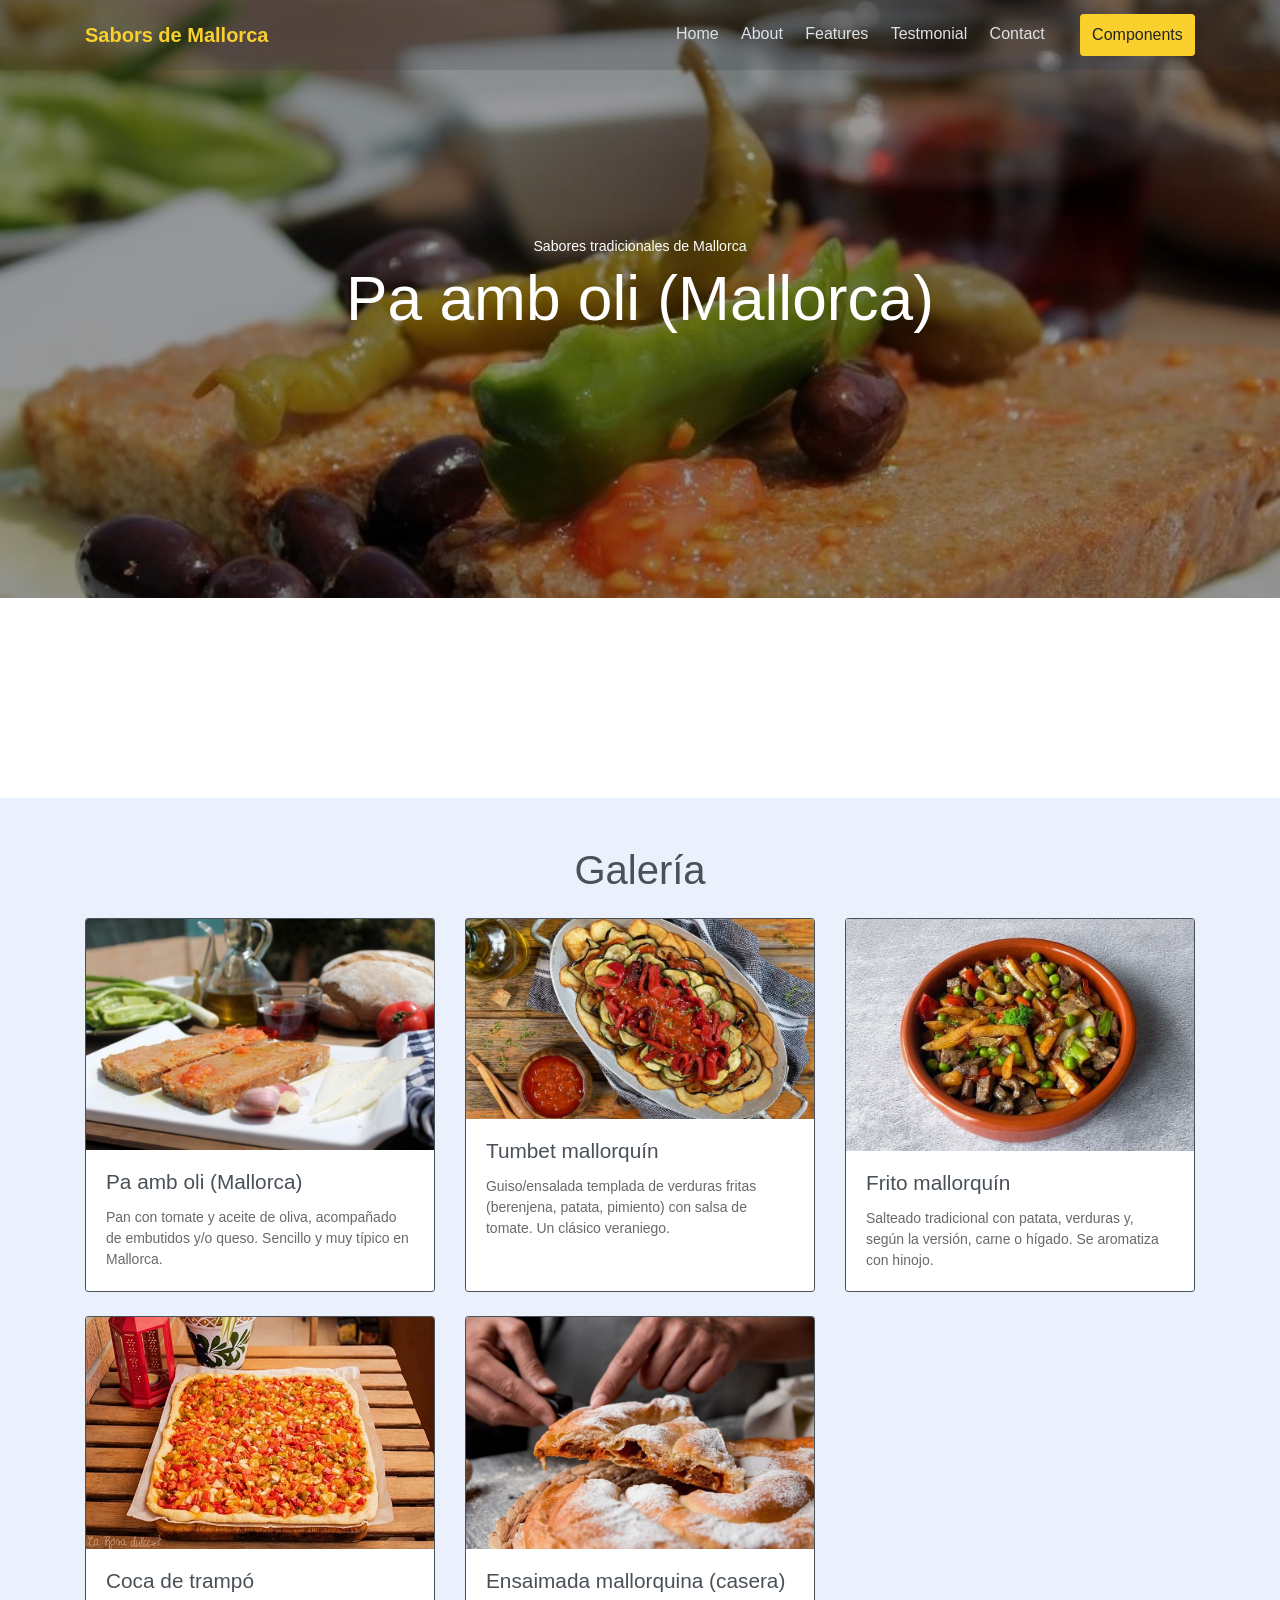
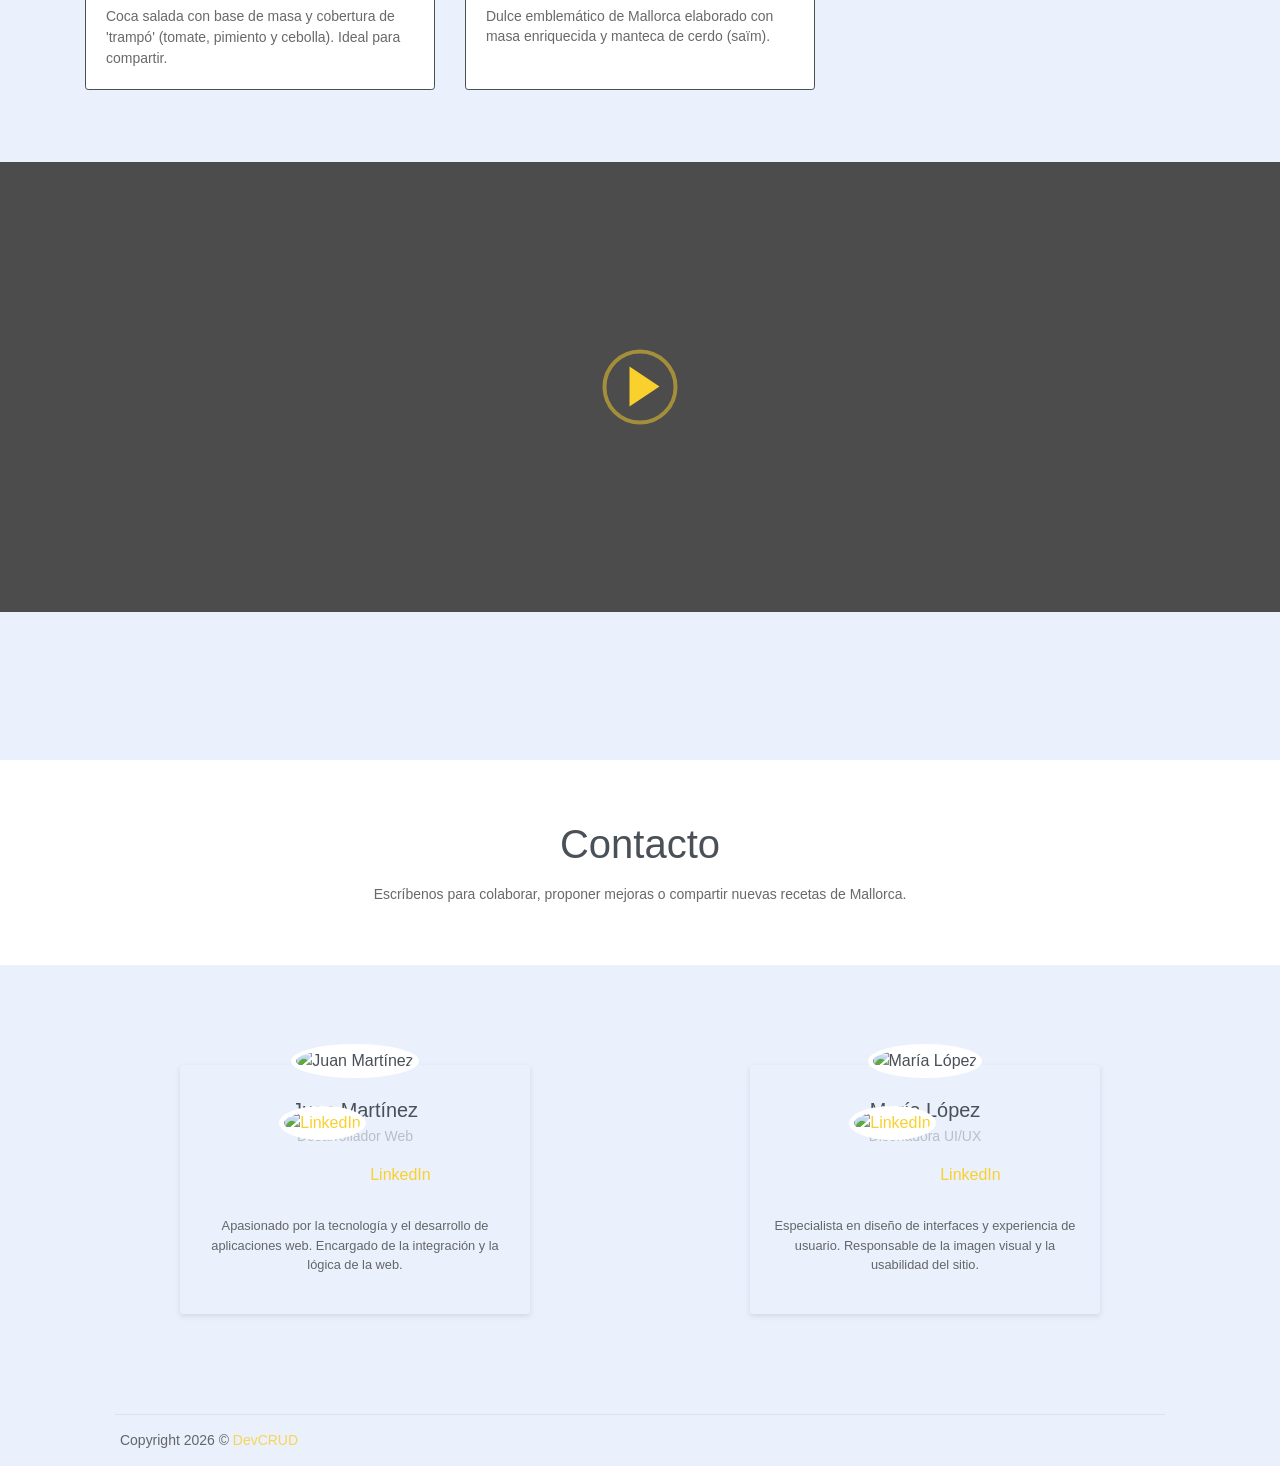
==== commit 1a45b834: "Slide bien hecho" ====
--- a/public/webapp/index.html
+++ b/public/webapp/index.html
@@ -55,7 +55,6 @@
         <div class="header-content">
             <p>Sabores tradicionales de Mallorca</p>
             <h1 id="header-slide-title">Sabors de Mallorca</h1>
-            <button class="btn btn-outline-light">Download Now</button> 
         </div>      
     </header><!-- End of Page Header -->    
     
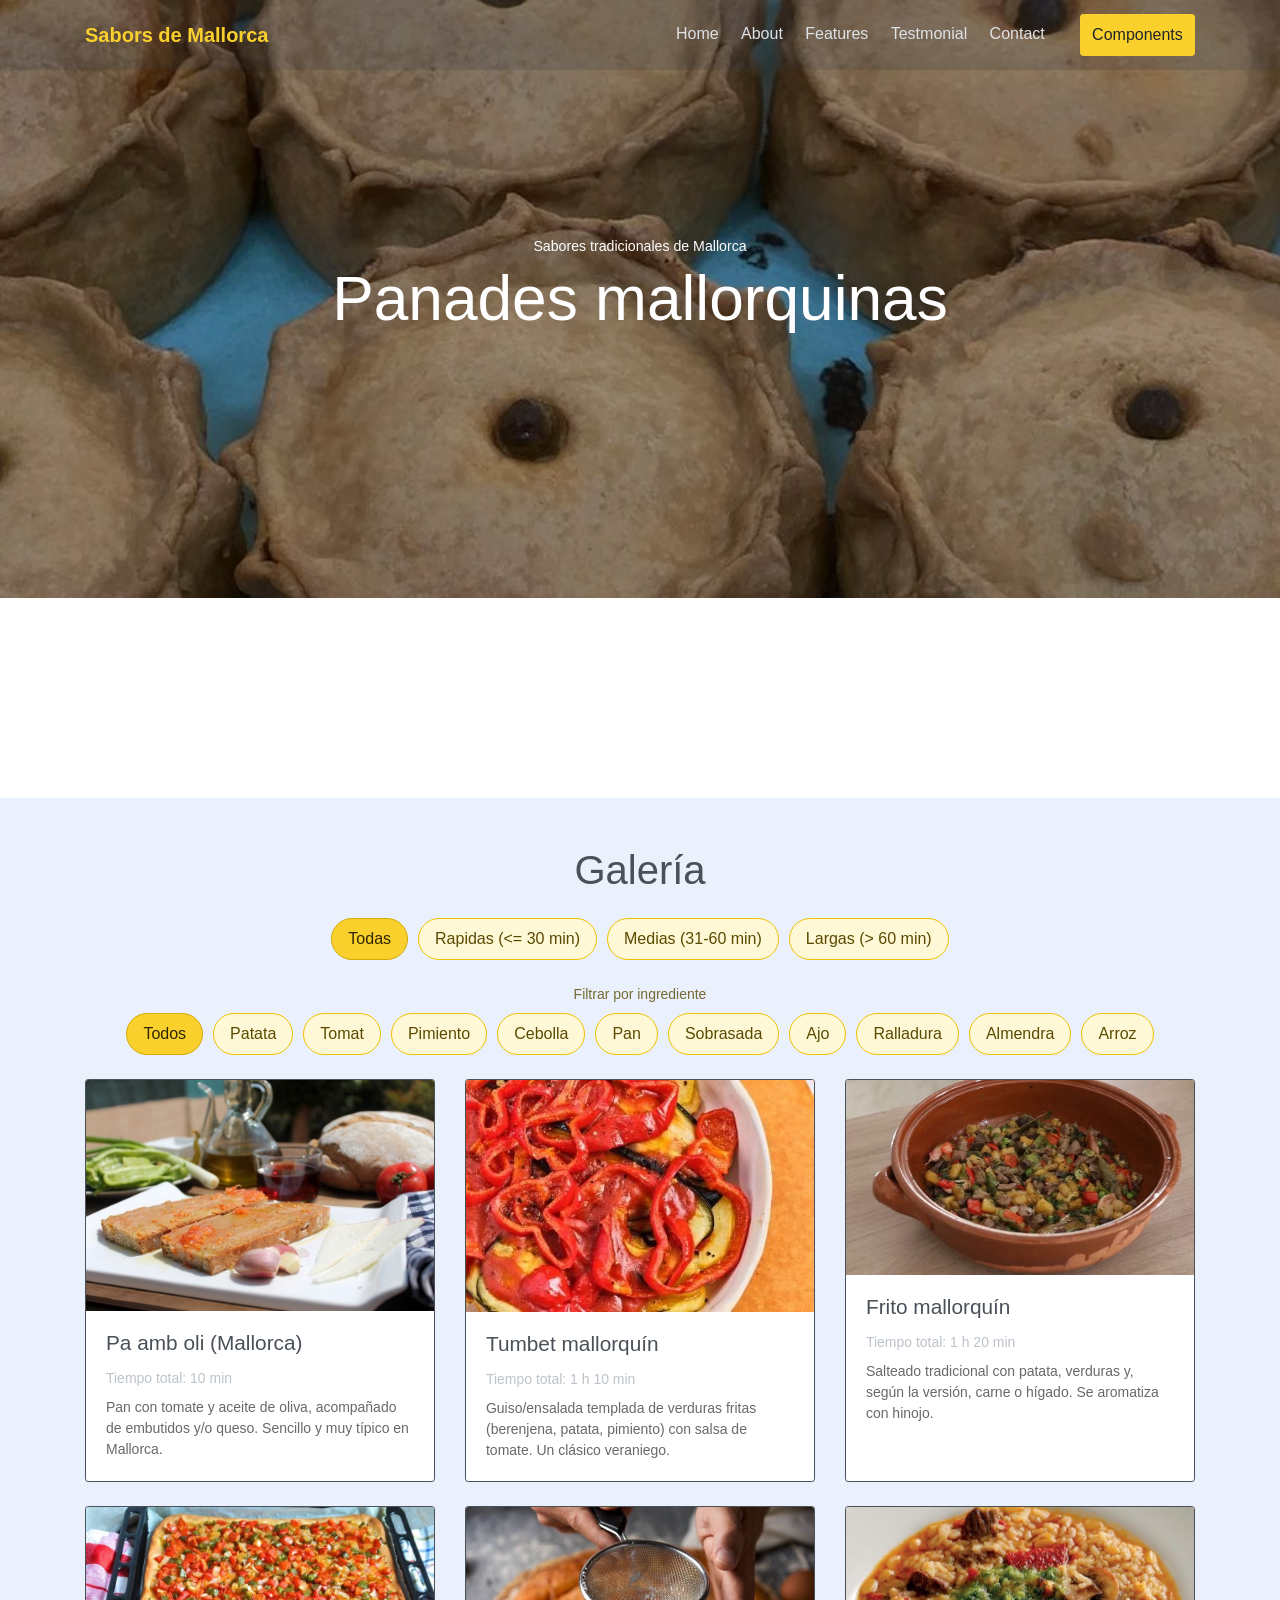
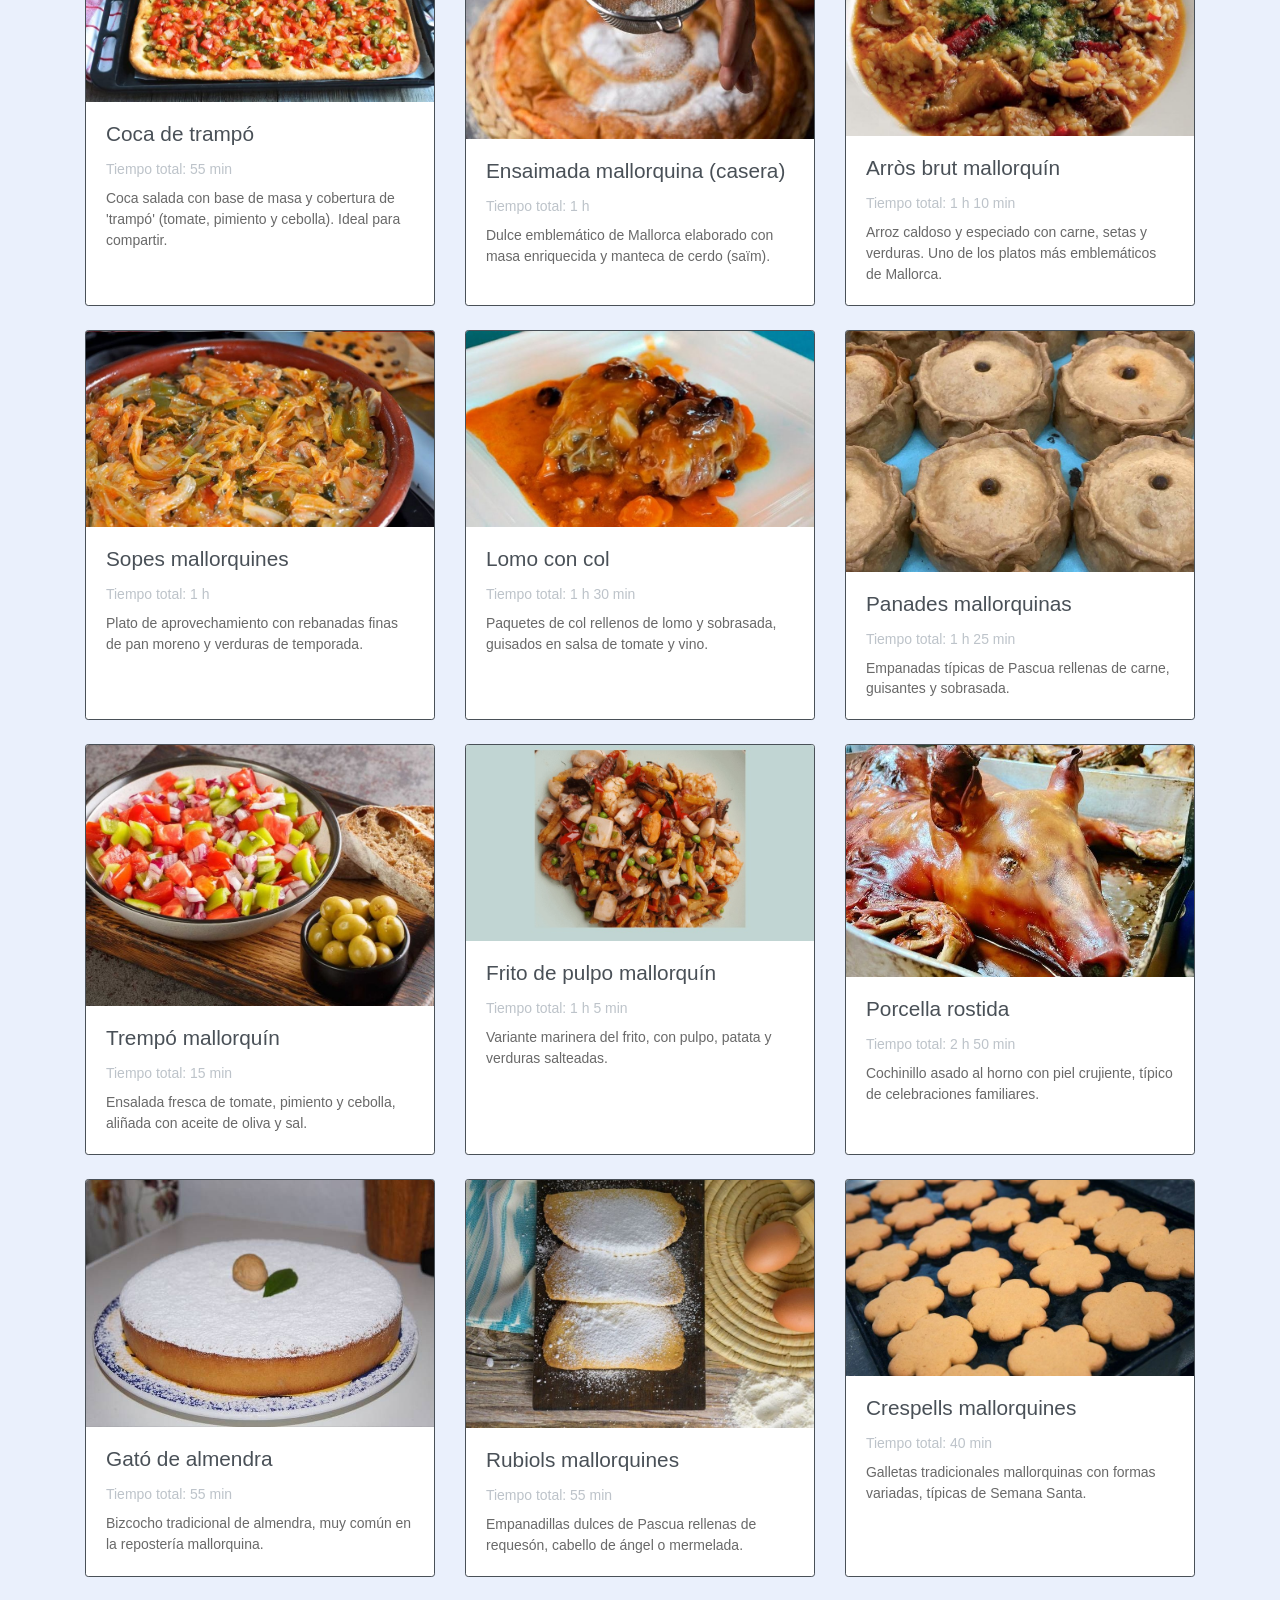
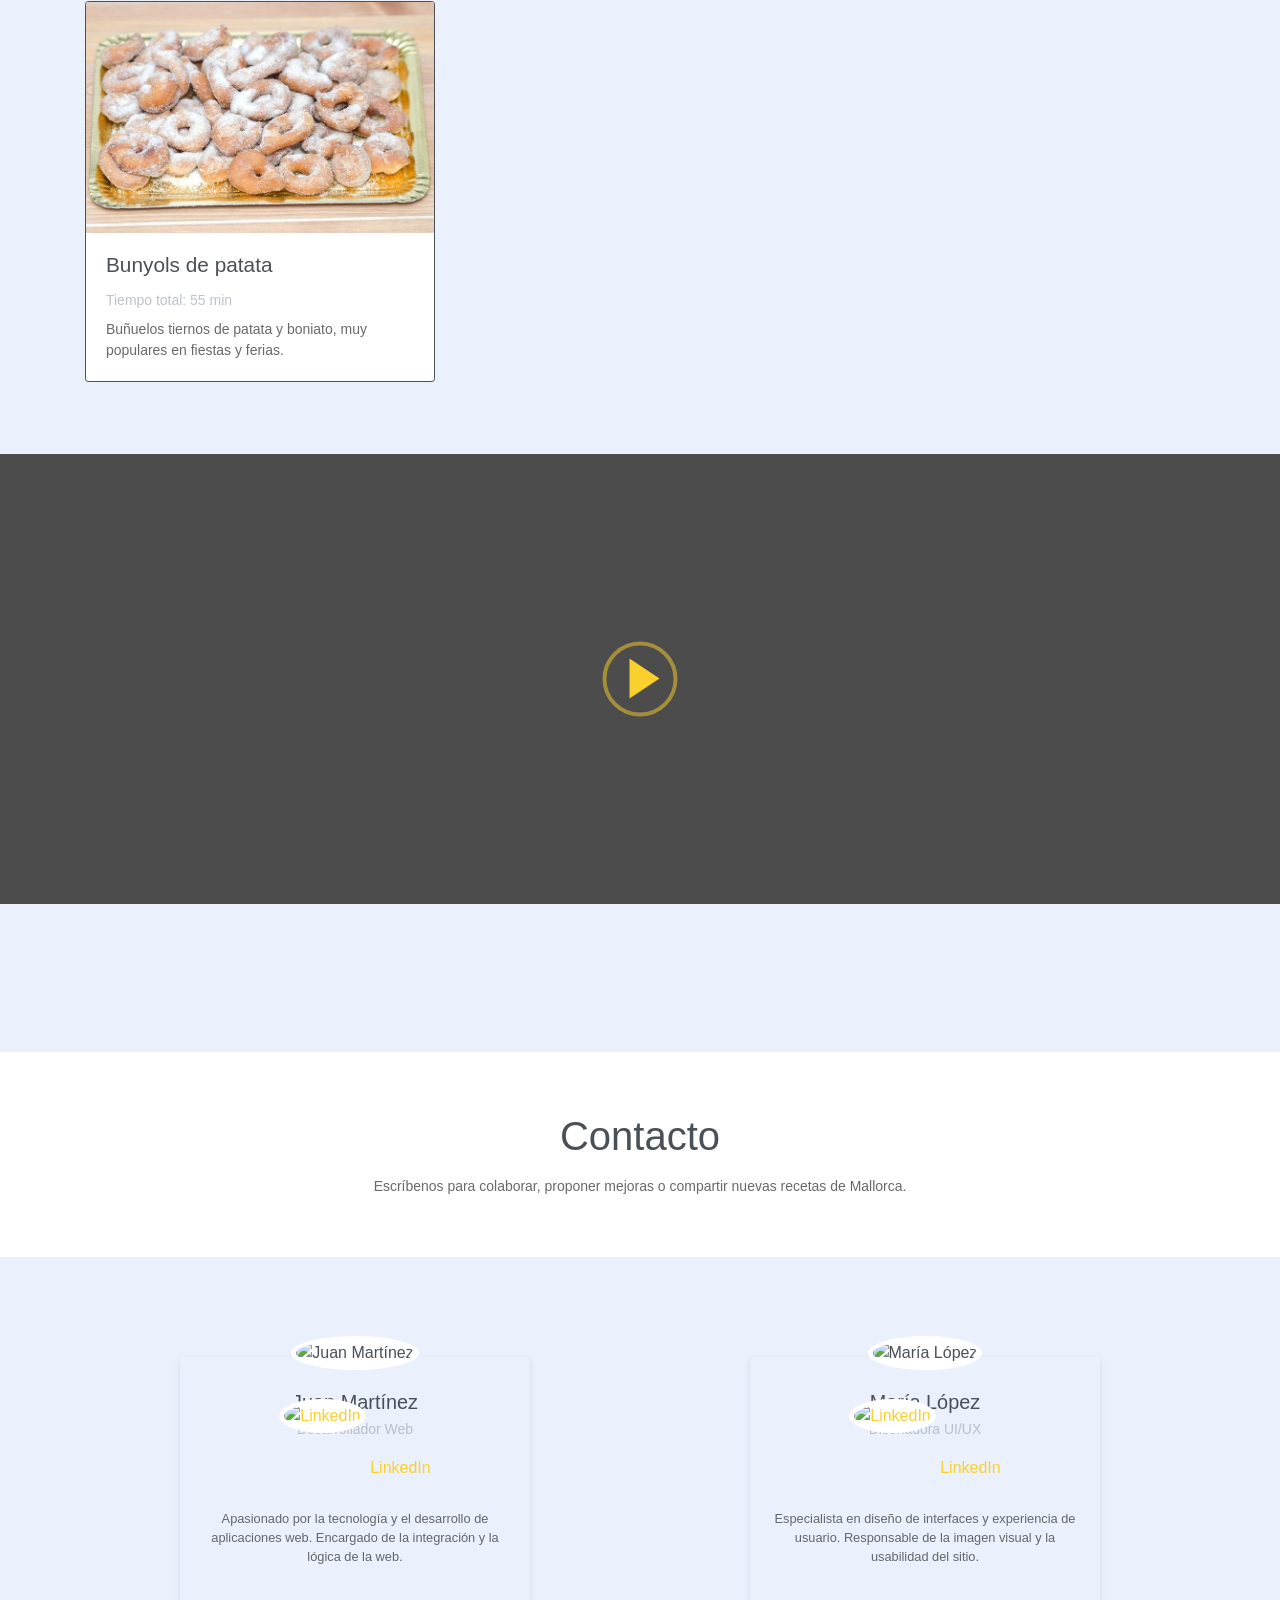
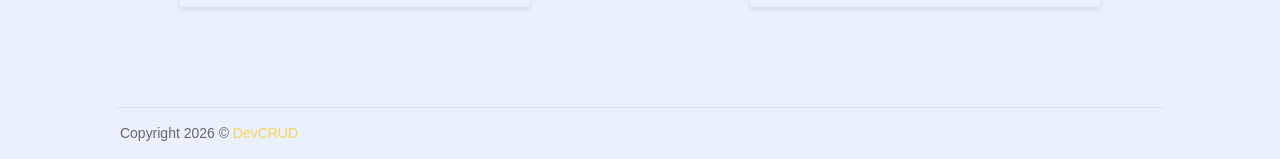
==== commit 32b8bf02: "Imagenes + Filtros" ====
--- a/public/webapp/index.html
+++ b/public/webapp/index.html
@@ -69,6 +69,9 @@
         <section id="galeria" class="py-5">
             <div class="container">
                 <h2 class="mb-4 text-center">Galería</h2>
+                <div class="galeria-filtros mb-4" id="galeria-filtros" aria-label="Filtros por tiempo"></div>
+                <p class="galeria-filtros-label text-center mb-2">Filtrar por ingrediente</p>
+                <div class="galeria-filtros mb-4" id="galeria-filtros-ingredientes" aria-label="Filtros por ingrediente"></div>
                 <div class="row" id="galeria-listado">
                     <!-- Las imágenes se insertarán aquí dinámicamente -->
                 </div>
--- a/public/webapp/css/styles.css
+++ b/public/webapp/css/styles.css
@@ -52,6 +52,38 @@
 
 .skip-link:focus {
   top: 0;
+}
+
+.galeria-filtros {
+  display: flex;
+  flex-wrap: wrap;
+  justify-content: center;
+  gap: 10px;
+}
+
+.galeria-filtros-label {
+  color: #5a4a00;
+  font-weight: 500;
+}
+
+.filtro-btn {
+  border: 1px solid #f0c200;
+  background: #fff8d6;
+  color: #5a4a00;
+  border-radius: 999px;
+  padding: 8px 16px;
+  font-weight: 500;
+  transition: background-color 0.2s ease, color 0.2s ease, border-color 0.2s ease;
+}
+
+.filtro-btn:hover {
+  background: #ffe889;
+}
+
+.filtro-btn.is-active {
+  background: #fad02c;
+  color: #2f2600;
+  border-color: #d4aa05;
 }
 /*!
 =========================================================
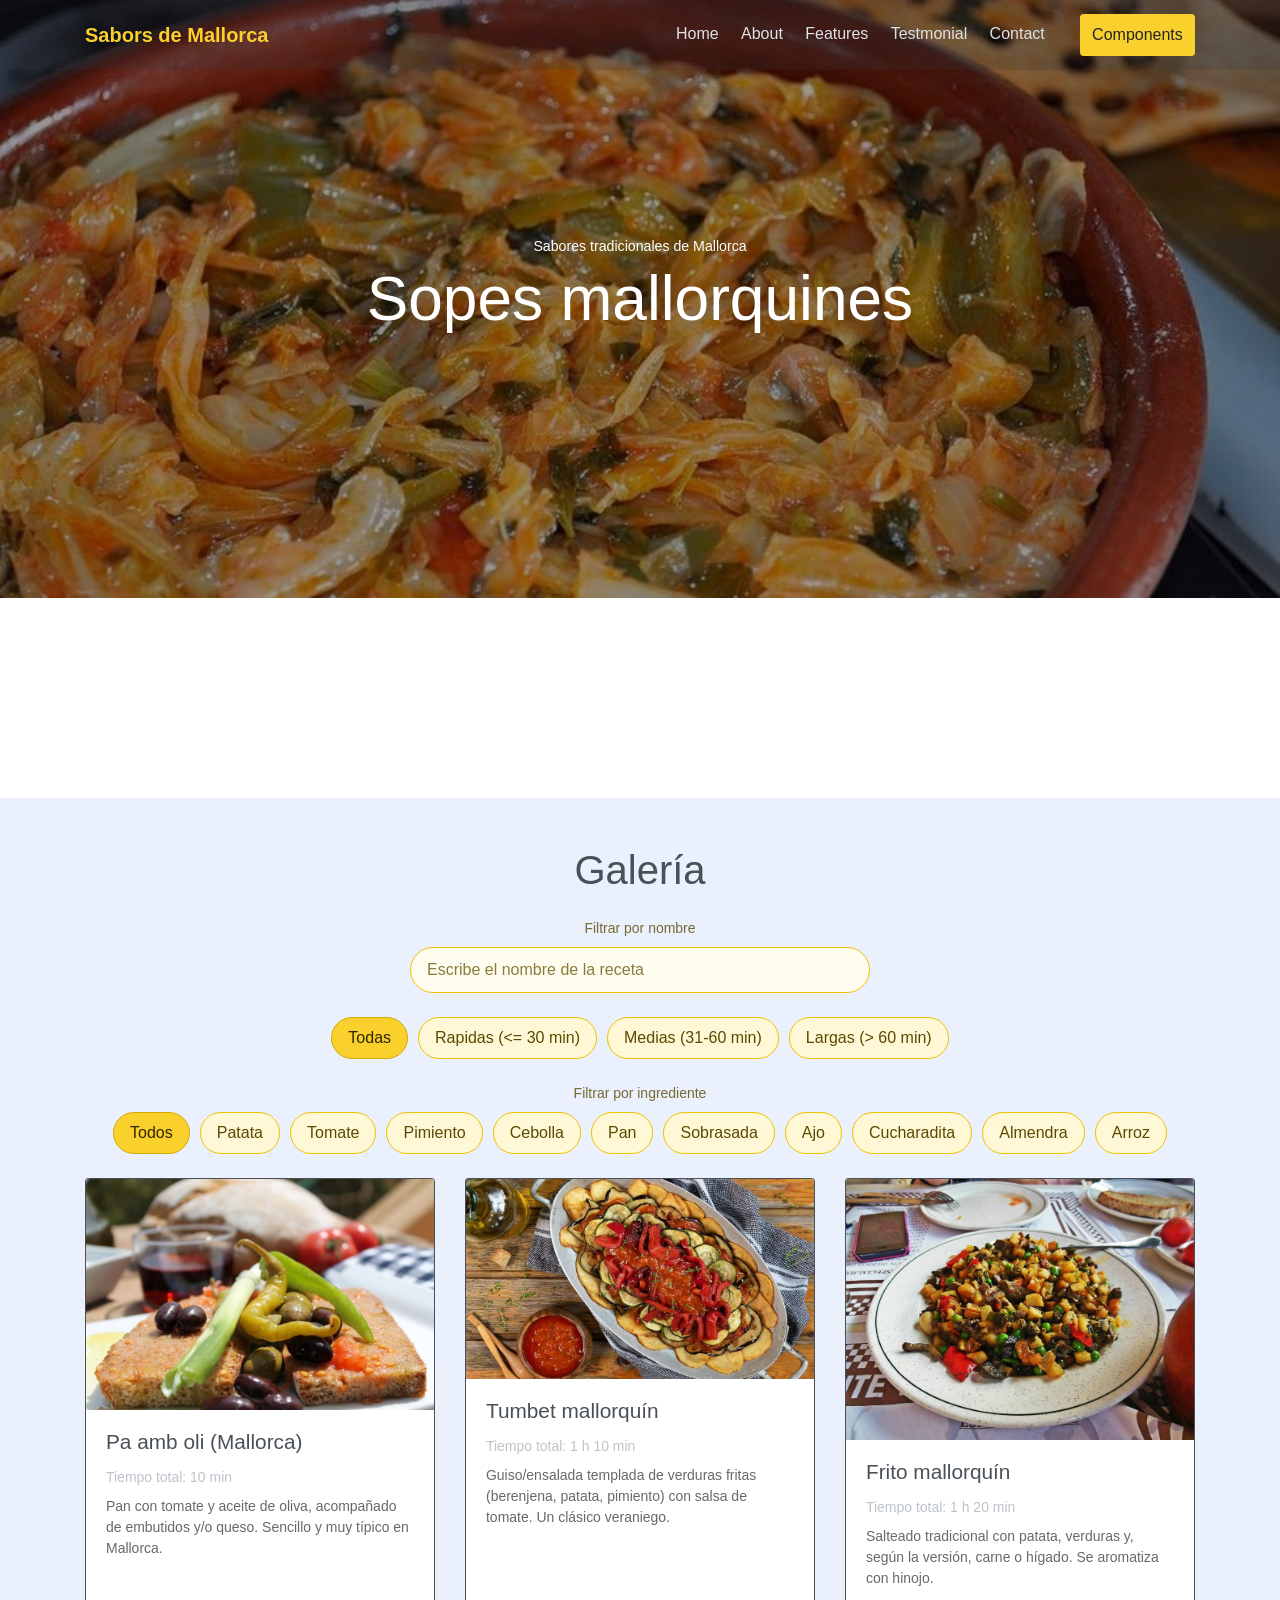
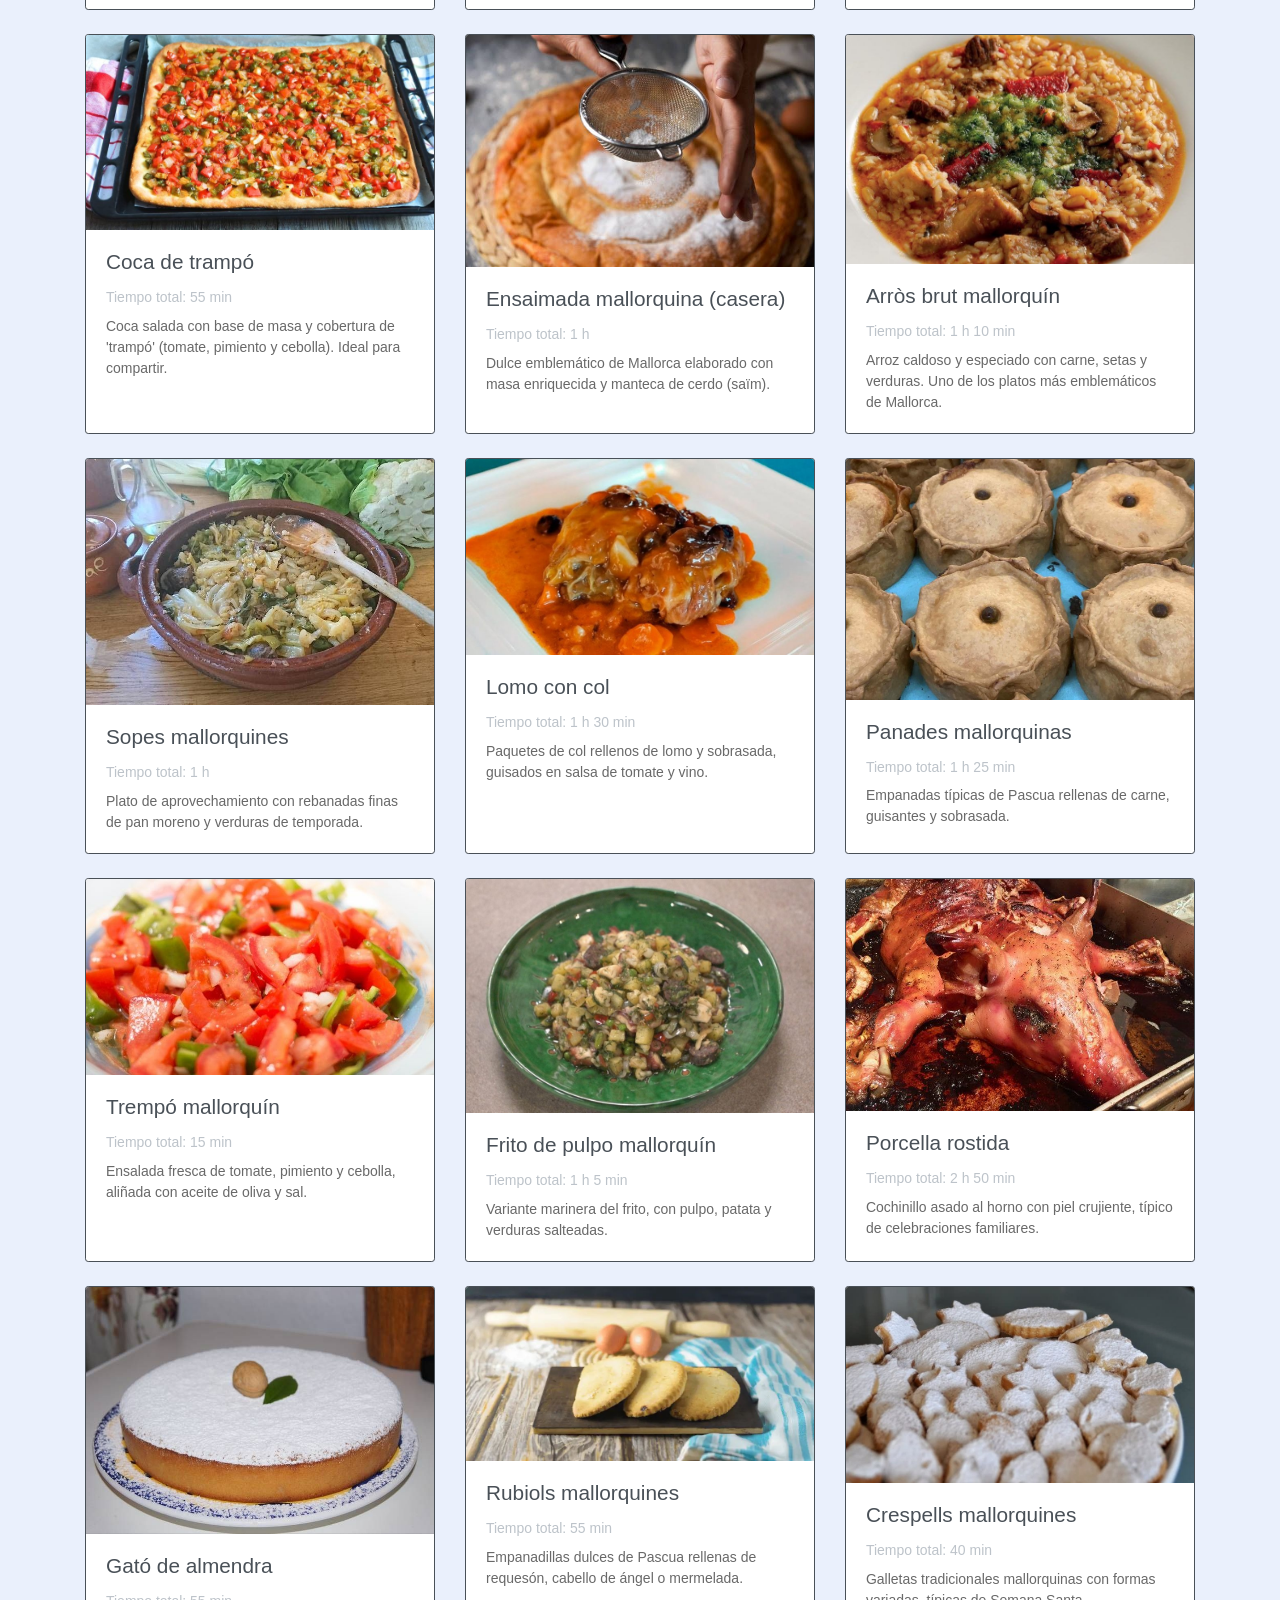
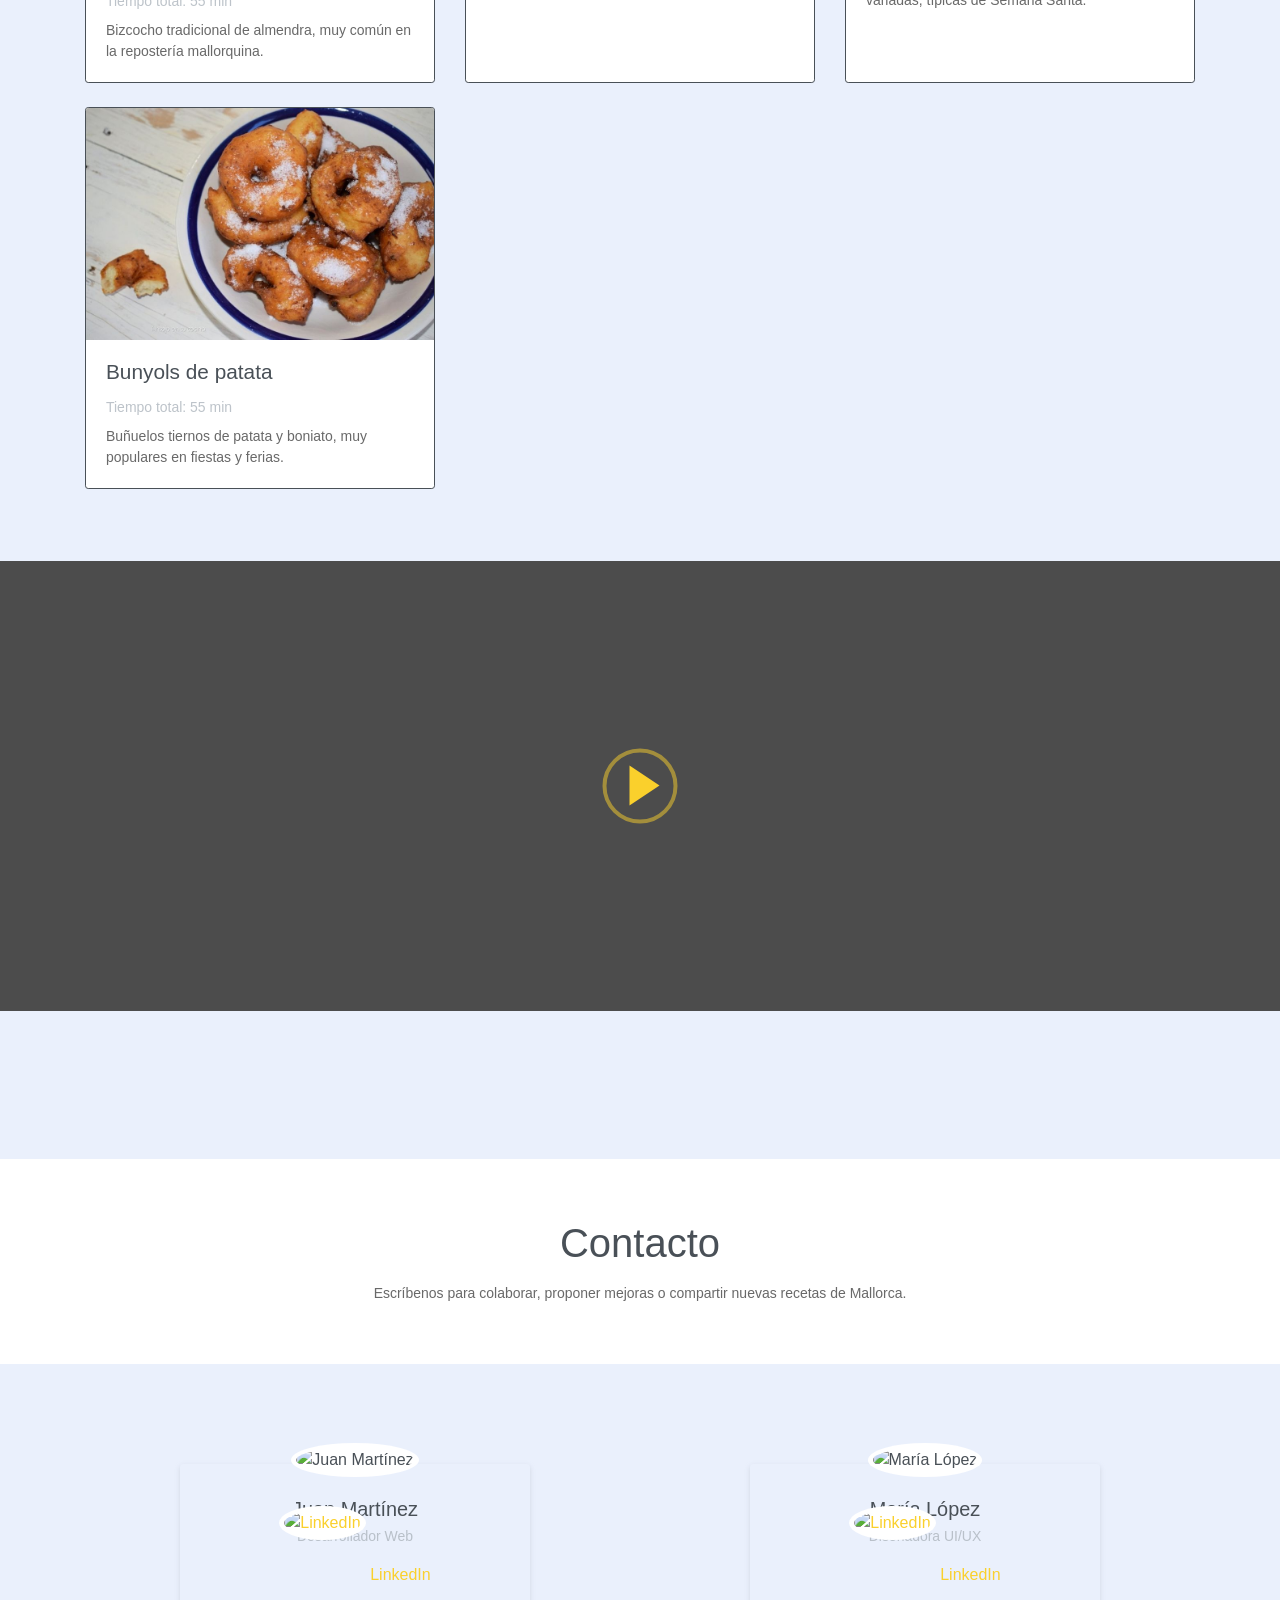
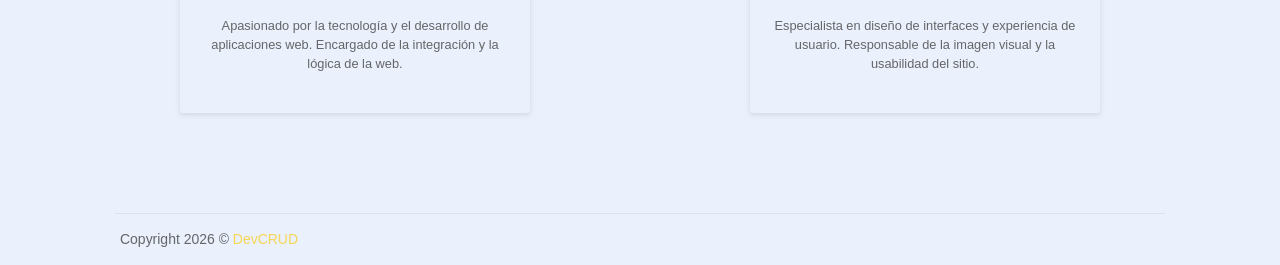
==== commit fdd59a8a: "Arreglo de que cambiaba la imagen de la galeria continuamente" ====
--- a/public/webapp/index.html
+++ b/public/webapp/index.html
@@ -69,6 +69,16 @@
         <section id="galeria" class="py-5">
             <div class="container">
                 <h2 class="mb-4 text-center">Galería</h2>
+                <p class="galeria-filtros-label text-center mb-2">Filtrar por nombre</p>
+                <div class="galeria-filtro-nombre-wrap mb-4">
+                    <input
+                        type="text"
+                        id="galeria-filtro-nombre"
+                        class="galeria-filtro-nombre"
+                        placeholder="Escribe el nombre de la receta"
+                        aria-label="Filtrar recetas por nombre"
+                    >
+                </div>
                 <div class="galeria-filtros mb-4" id="galeria-filtros" aria-label="Filtros por tiempo"></div>
                 <p class="galeria-filtros-label text-center mb-2">Filtrar por ingrediente</p>
                 <div class="galeria-filtros mb-4" id="galeria-filtros-ingredientes" aria-label="Filtros por ingrediente"></div>
--- a/public/webapp/css/styles.css
+++ b/public/webapp/css/styles.css
@@ -64,6 +64,25 @@
 .galeria-filtros-label {
   color: #5a4a00;
   font-weight: 500;
+}
+
+.galeria-filtro-nombre-wrap {
+  display: flex;
+  justify-content: center;
+}
+
+.galeria-filtro-nombre {
+  width: 100%;
+  max-width: 460px;
+  border: 1px solid #f0c200;
+  background: #fffdf0;
+  color: #5a4a00;
+  border-radius: 999px;
+  padding: 10px 16px;
+}
+
+.galeria-filtro-nombre::placeholder {
+  color: #8b7b3a;
 }
 
 .filtro-btn {
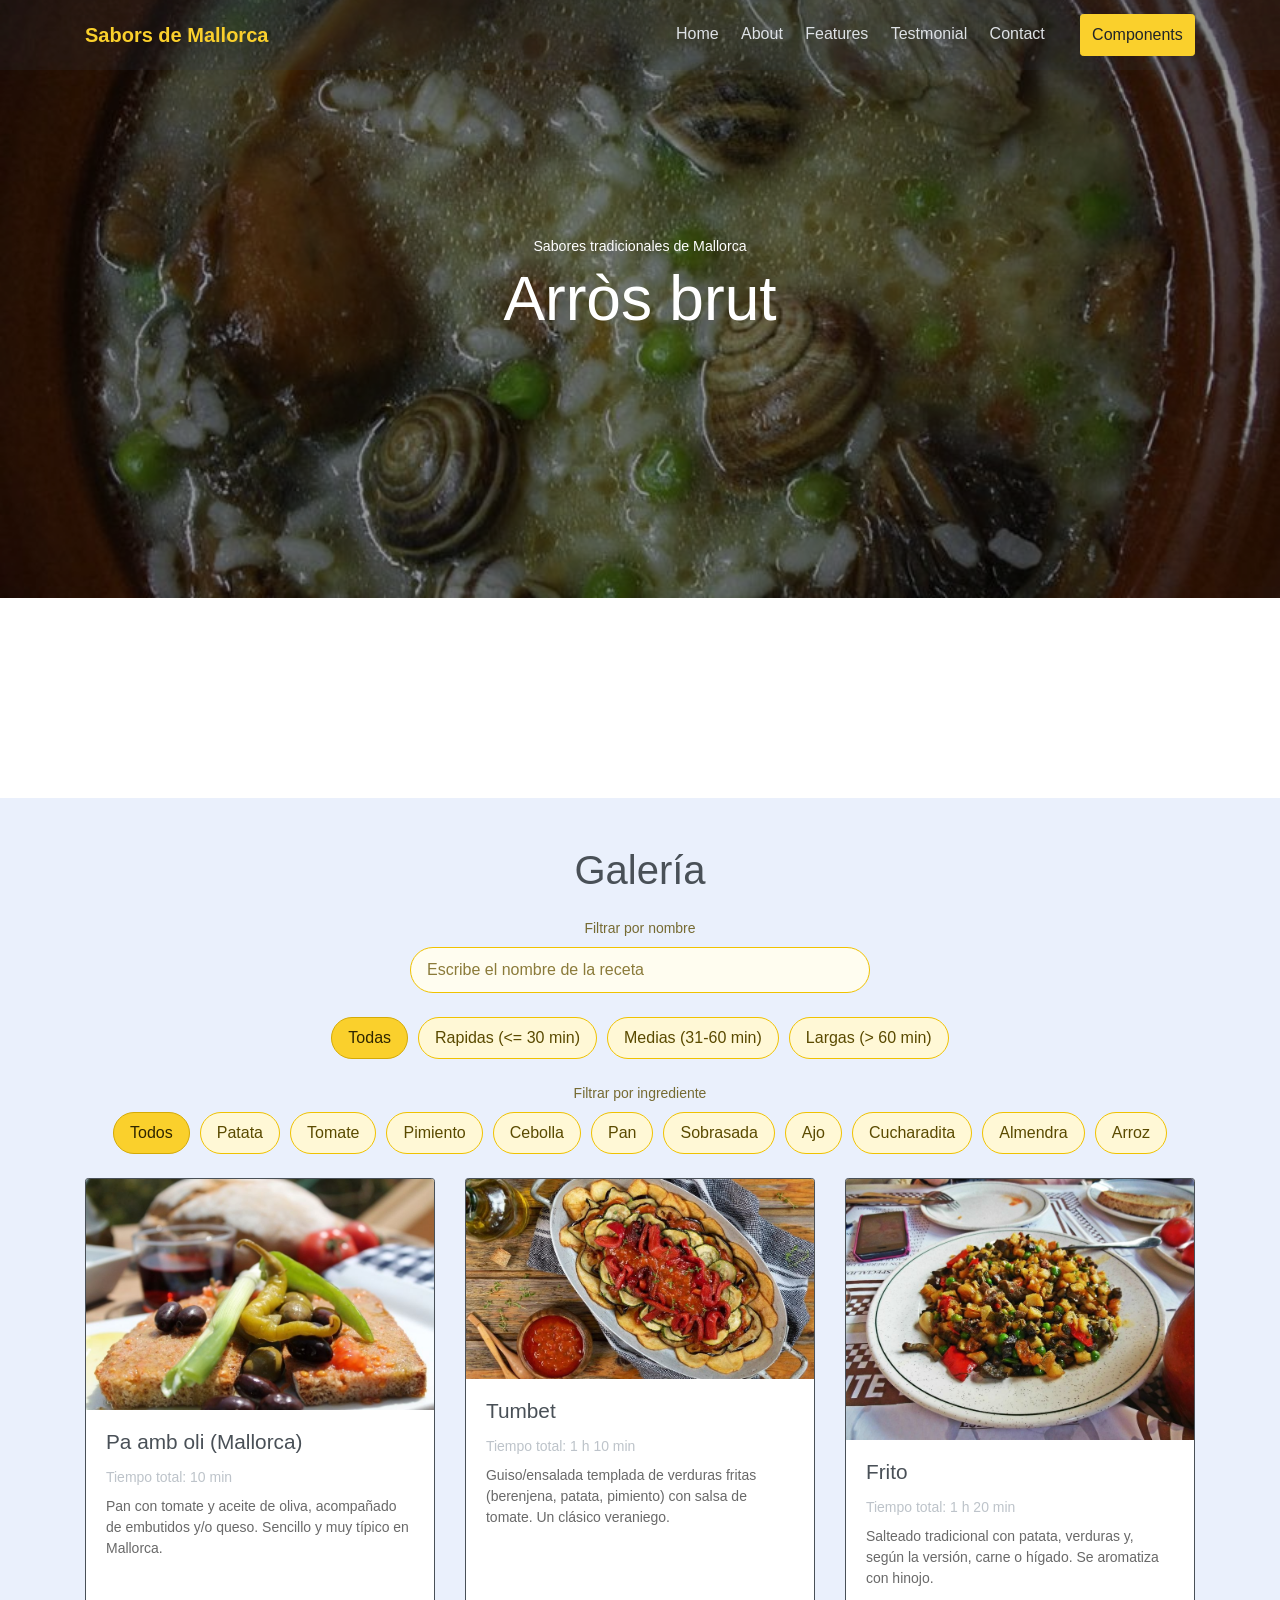
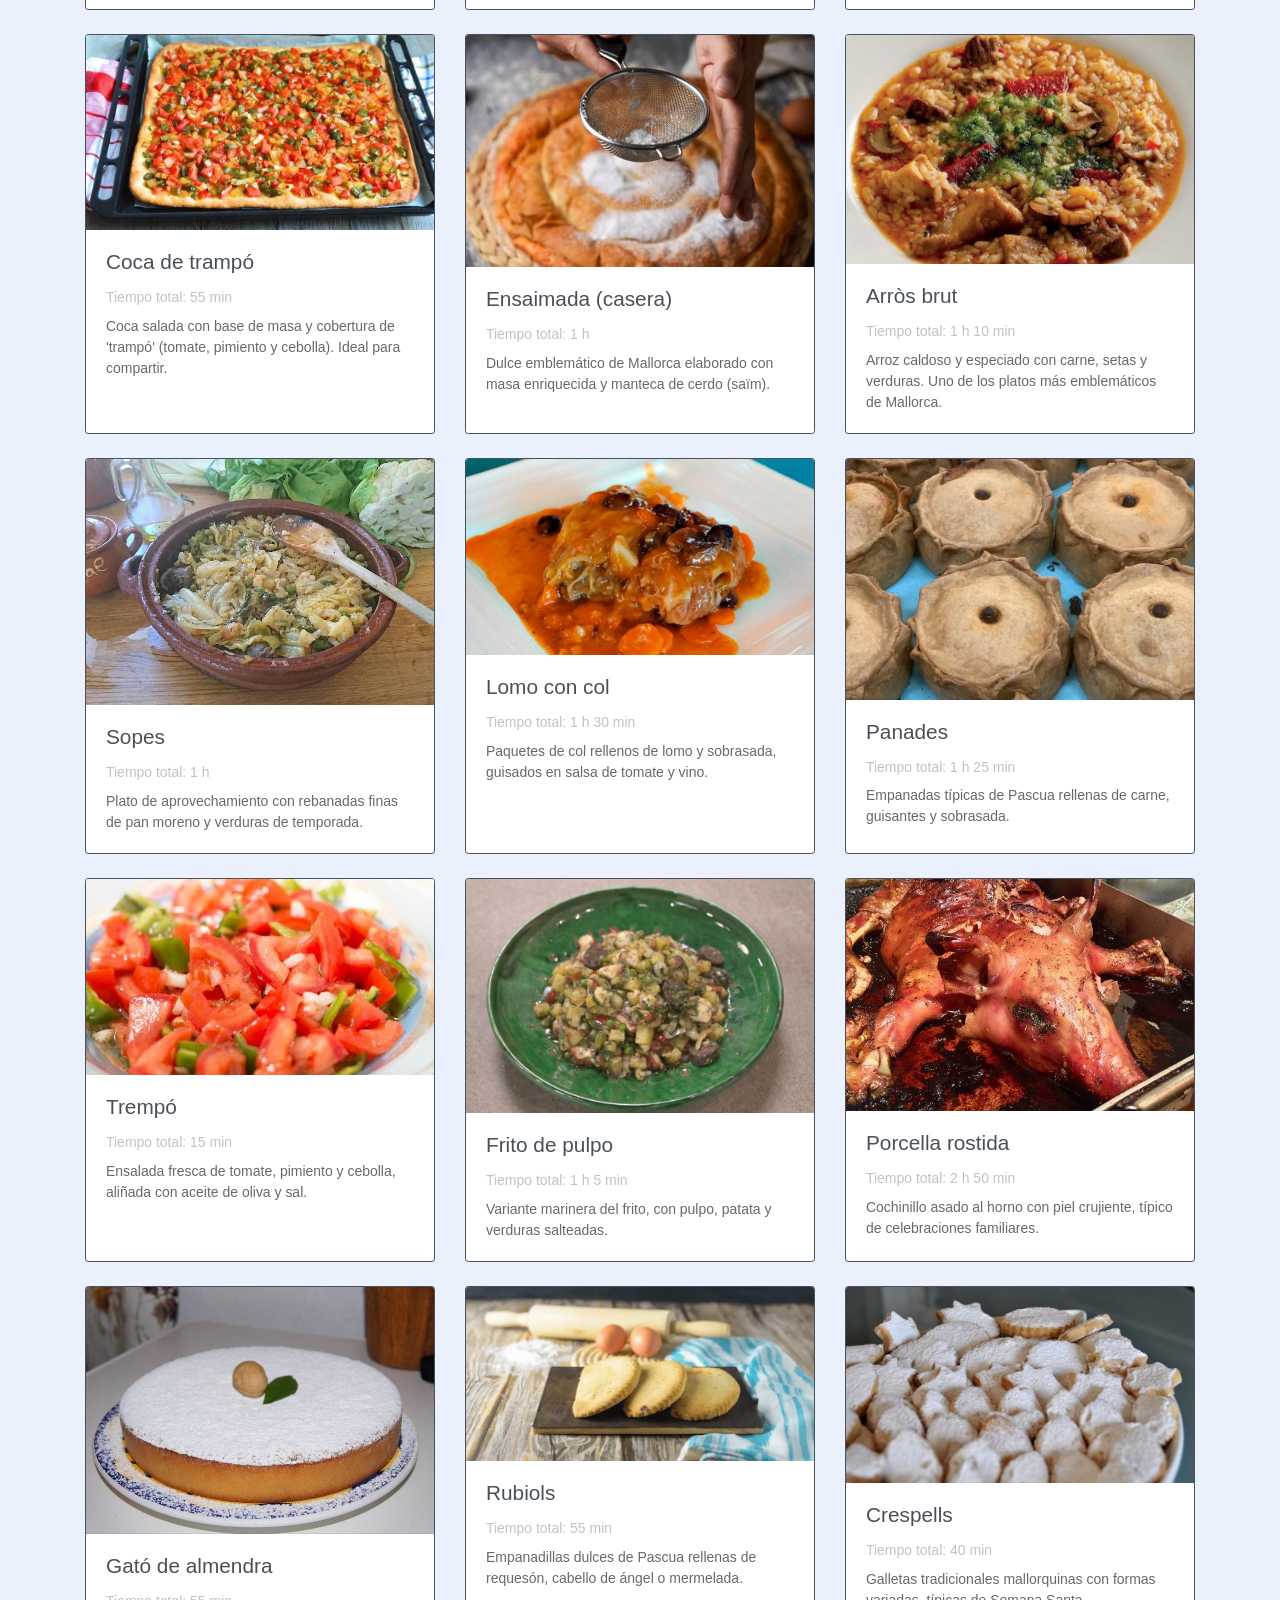
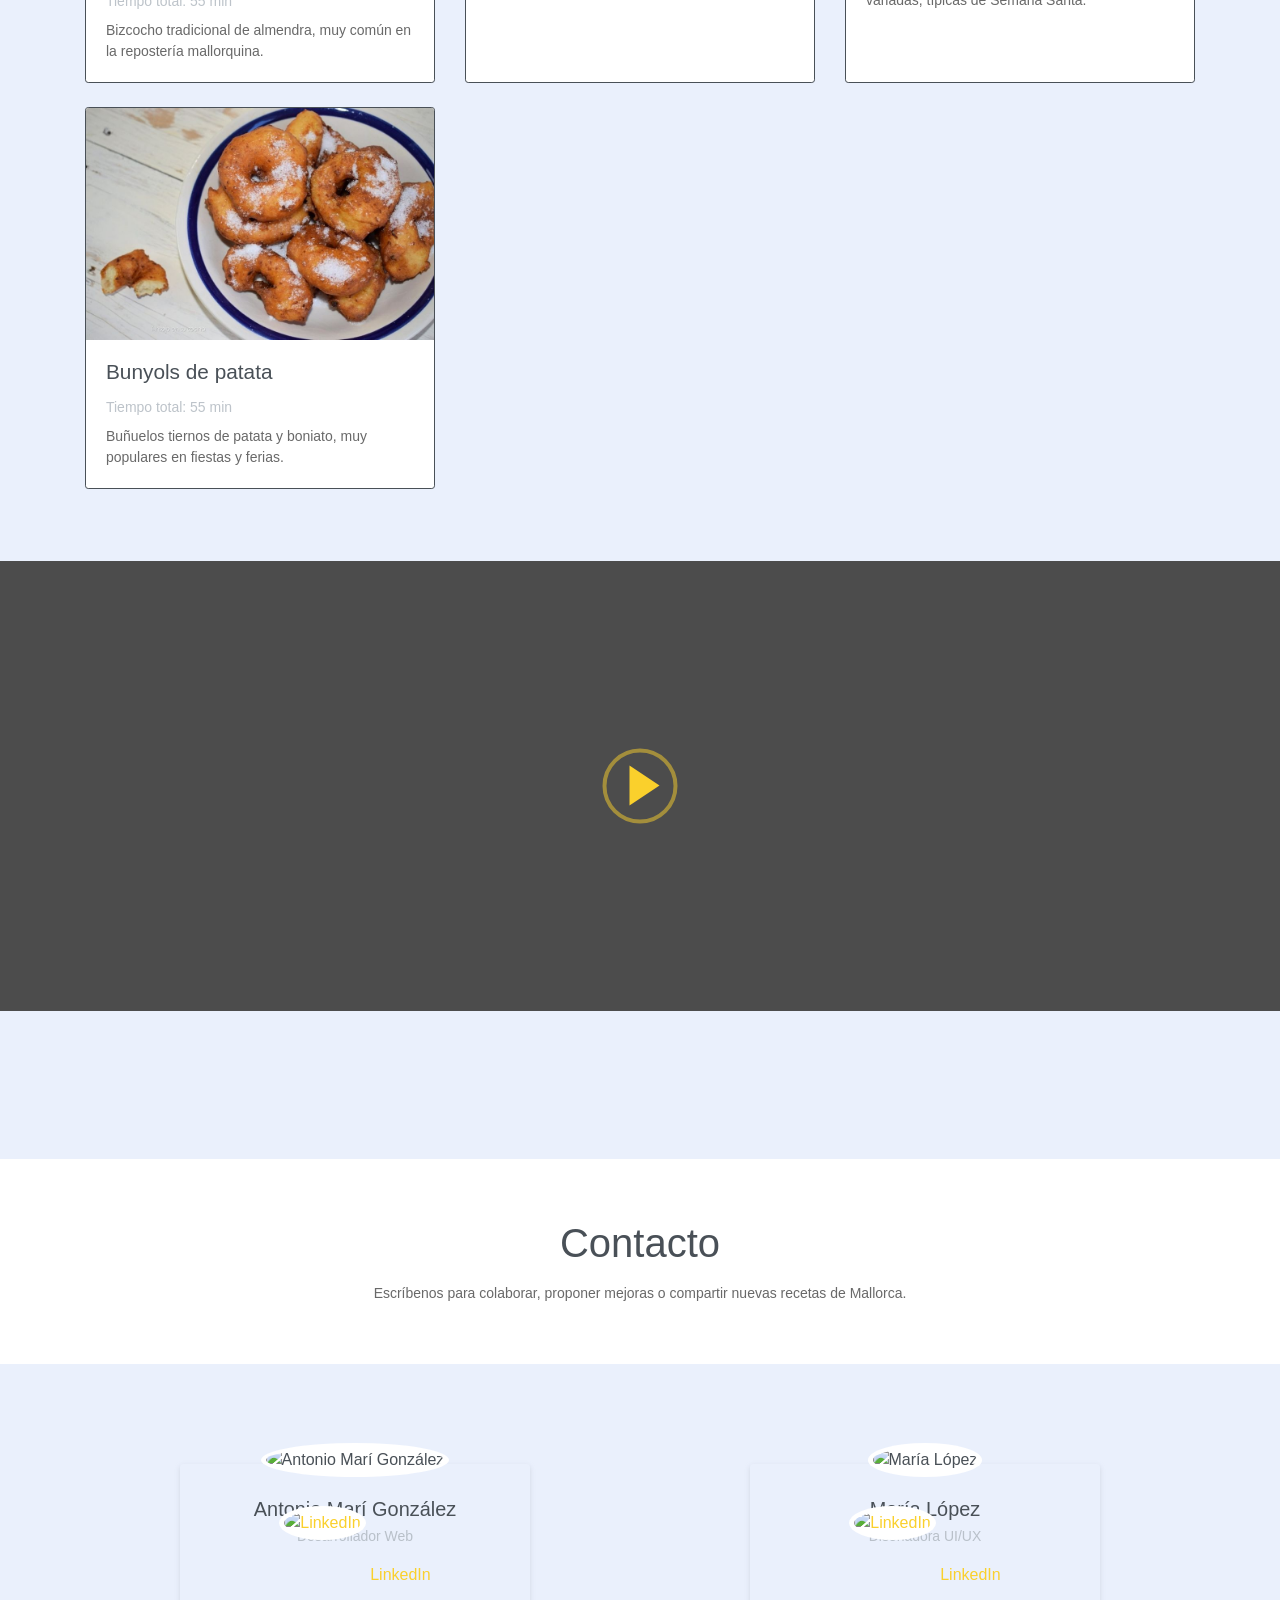
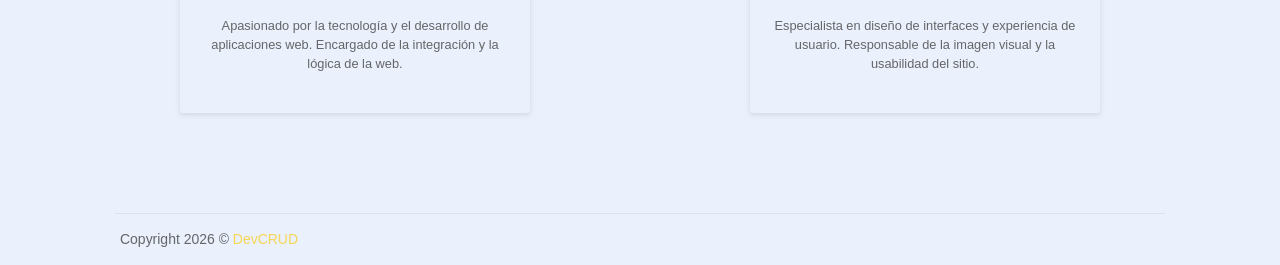
==== commit dfa60e3a: "TODO" ====
--- a/public/webapp/index.html
+++ b/public/webapp/index.html
@@ -142,10 +142,10 @@
                 <div class="row justify-content-center">
                     <div class="col-sm-10 col-md-4 m-auto">
                         <div class="testmonial-wrapper creator-card text-center p-4 shadow-sm">
-                            <img src="media/creator1.jpg" alt="Juan Martínez" class="img-fluid rounded-circle mb-3 creator-avatar">
-                            <h6 class="title mb-1">Juan Martínez</h6>
+                            <img src="media/creator1.jpg" alt="Antonio Marí González" class="img-fluid rounded-circle mb-3 creator-avatar">
+                            <h6 class="title mb-1">Antonio Marí González</h6>
                             <p class="text-muted mb-1">Desarrollador Web</p>
-                            <a href="https://www.linkedin.com/in/juan-martinez" target="_blank" rel="noopener" class="d-inline-block mb-2">
+                            <a href="https://www.linkedin.com/in/antonio-mari-gonzalez-7b172b266" target="_blank" rel="noopener" class="d-inline-block mb-2">
                                 <img src="https://cdn.jsdelivr.net/gh/simple-icons/simple-icons/icons/linkedin.svg" alt="LinkedIn" class="creator-link-icon"> LinkedIn
                             </a>
                             <p class="small mt-2">Apasionado por la tecnología y el desarrollo de aplicaciones web. Encargado de la integración y la lógica de la web.</p>
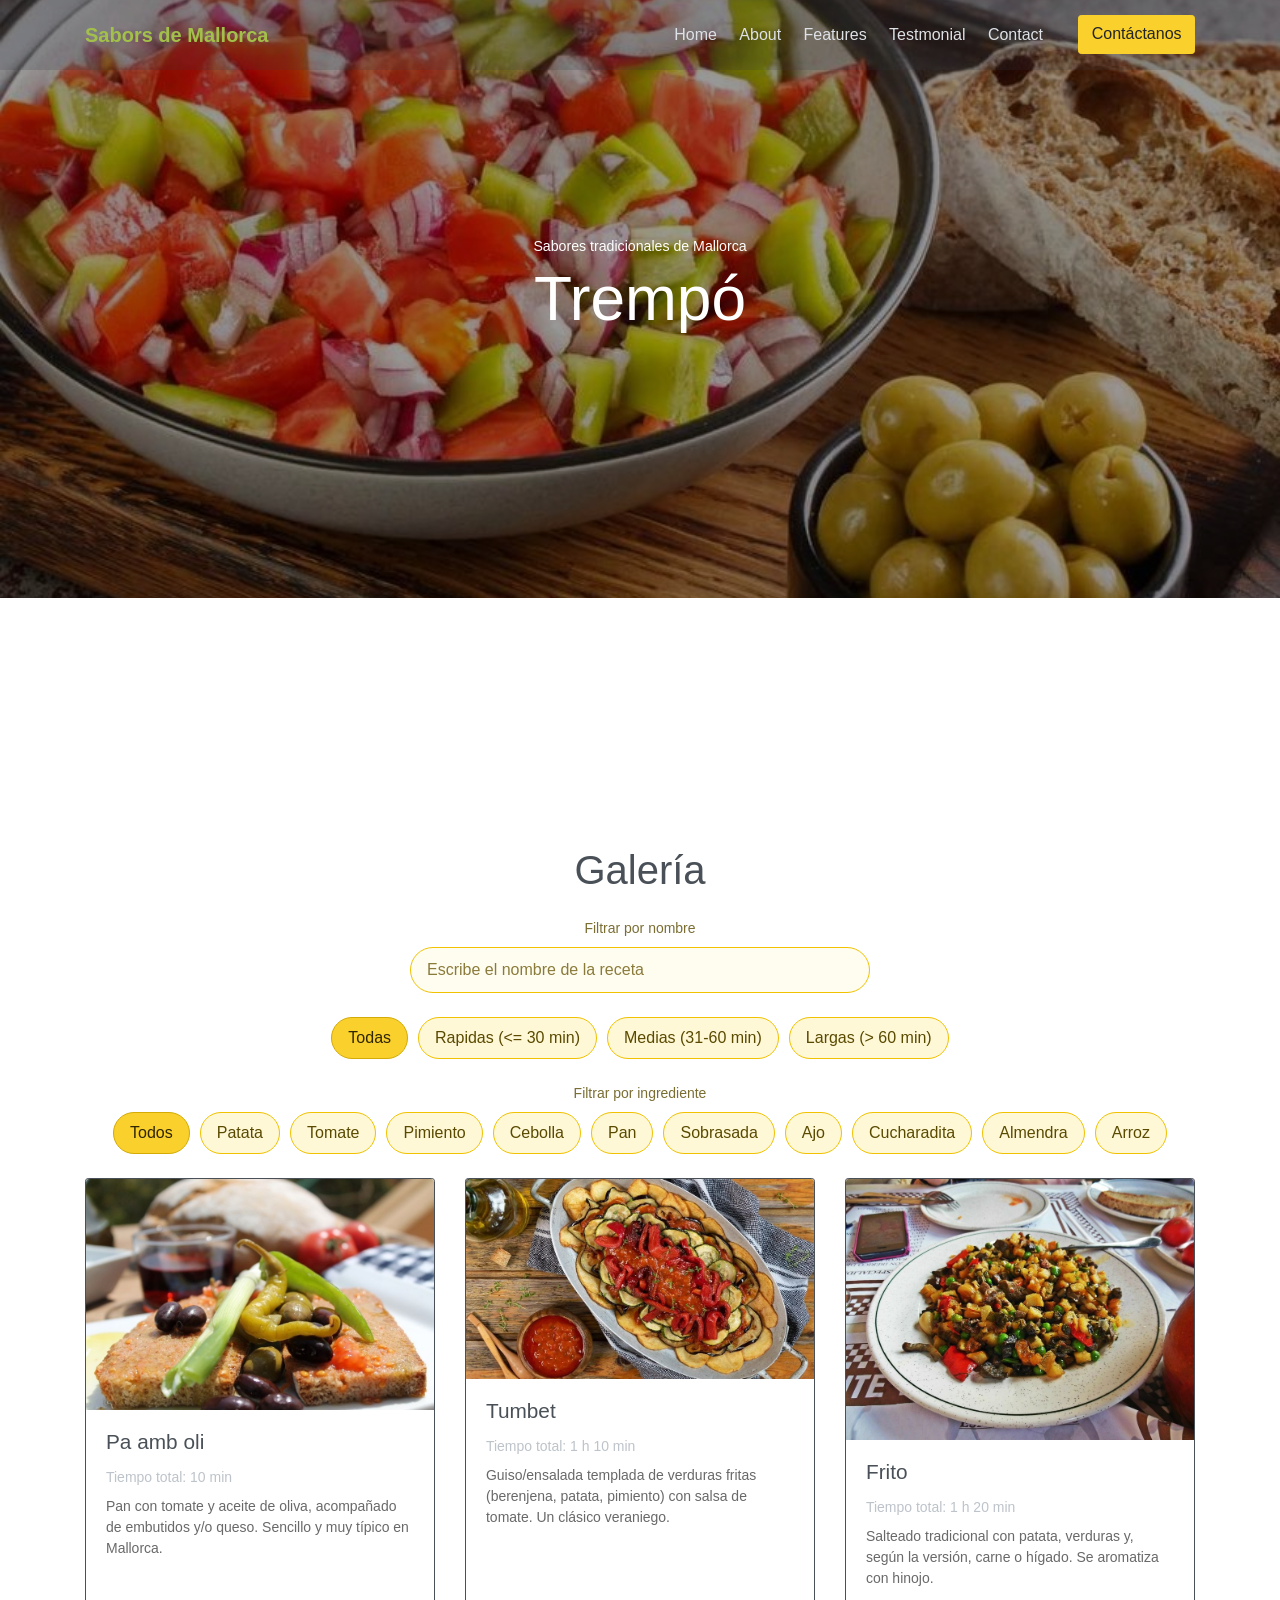
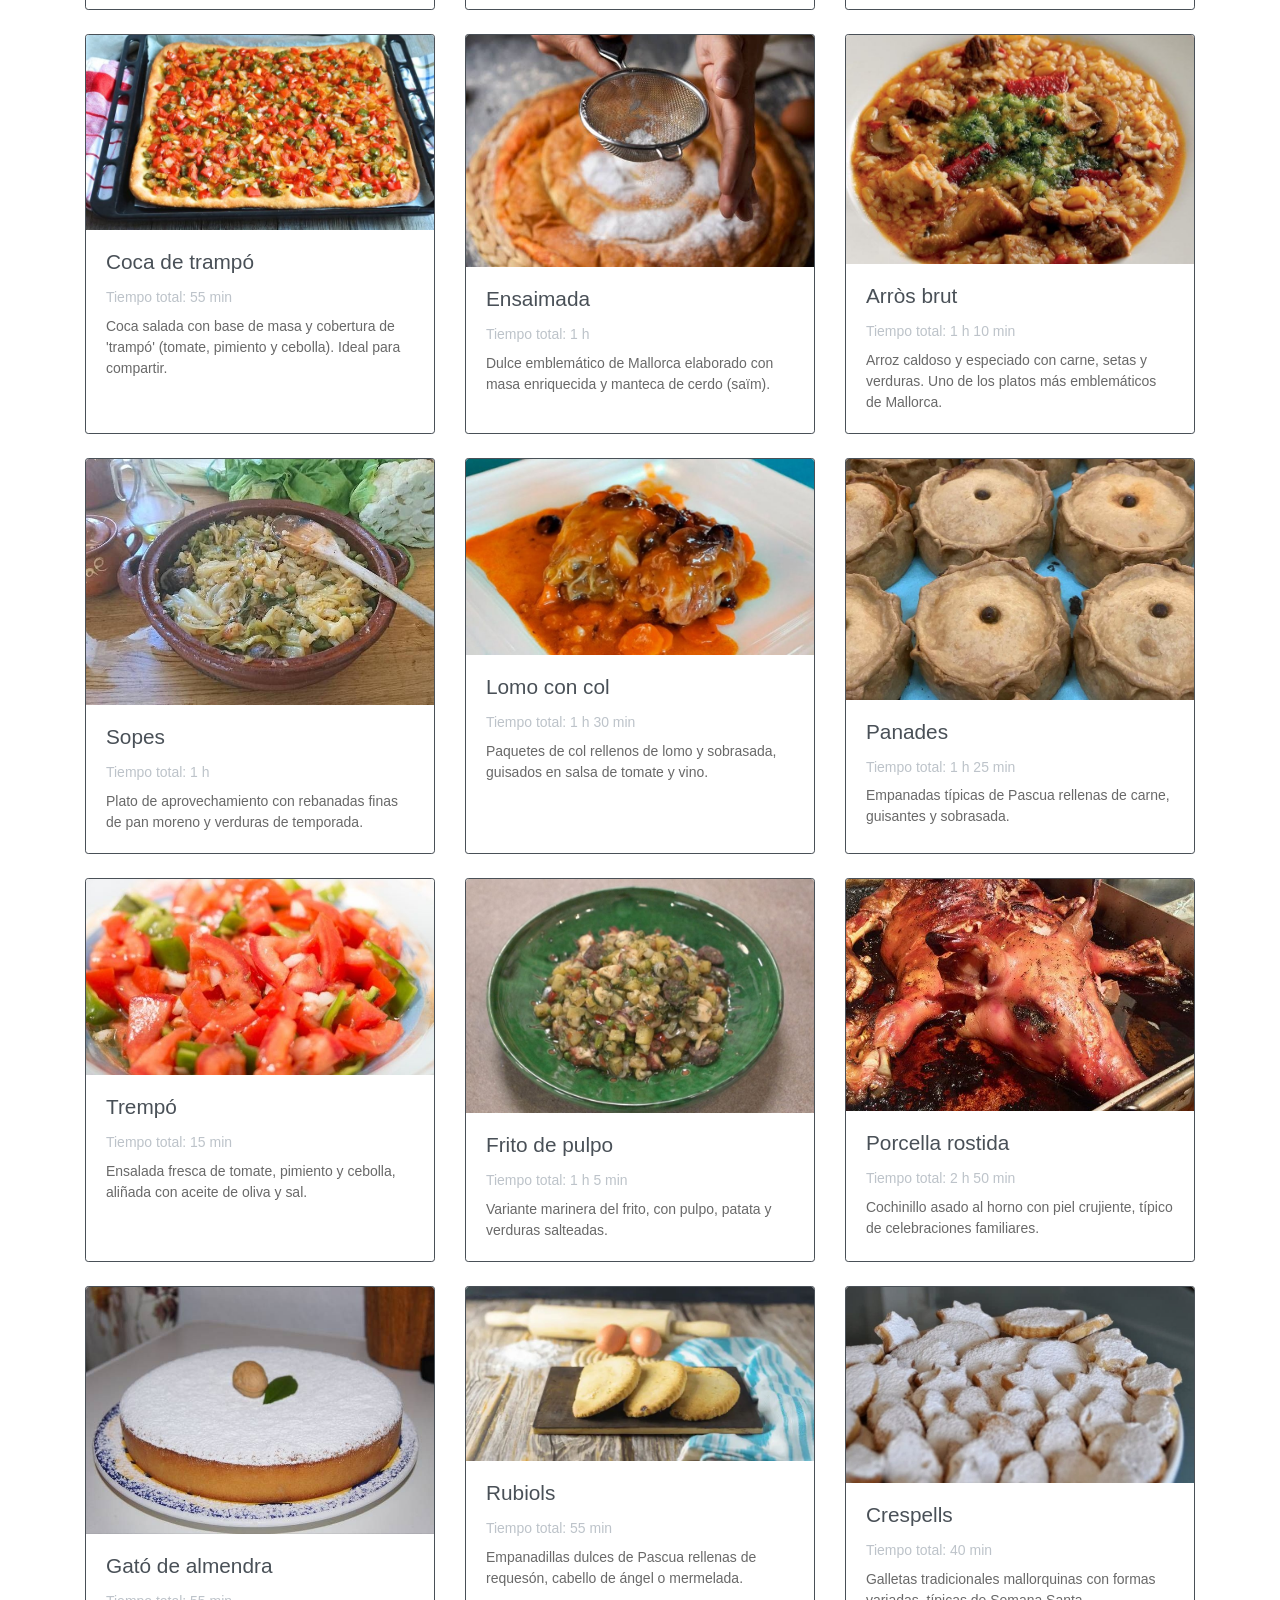
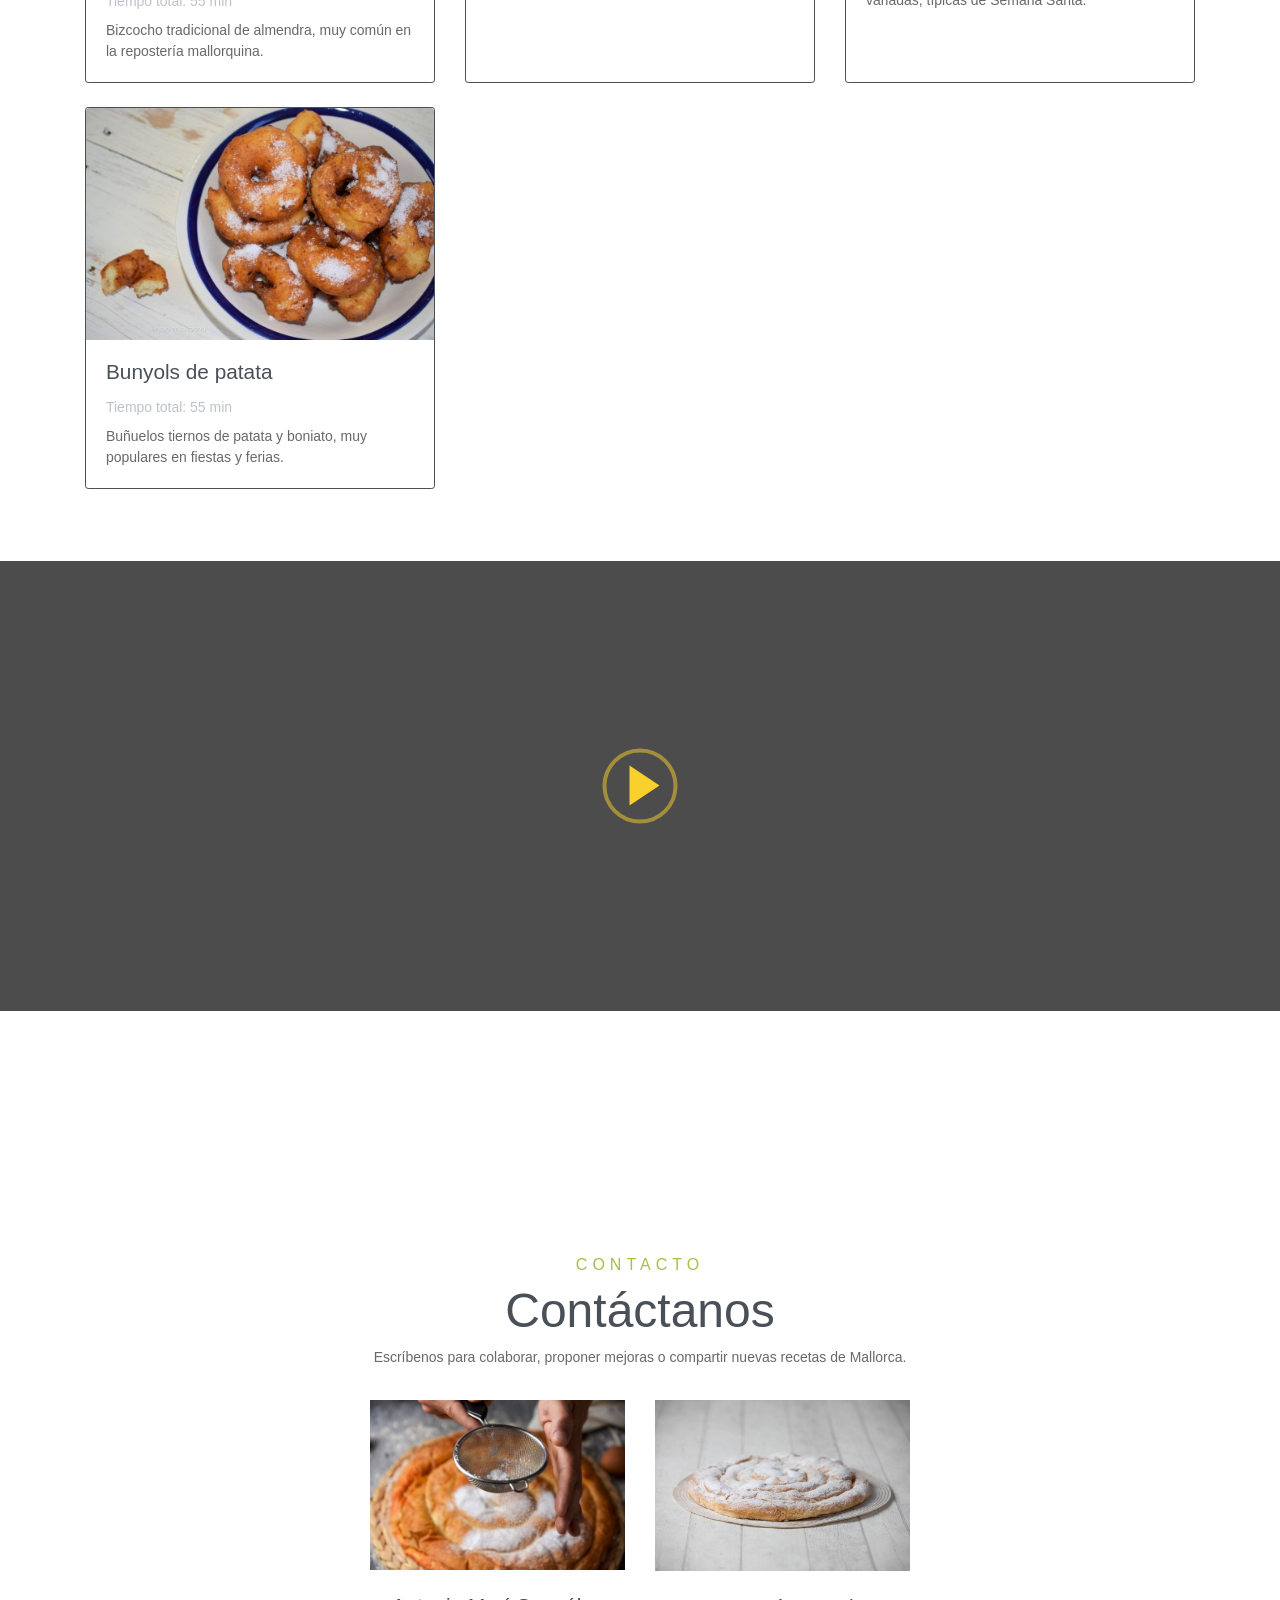
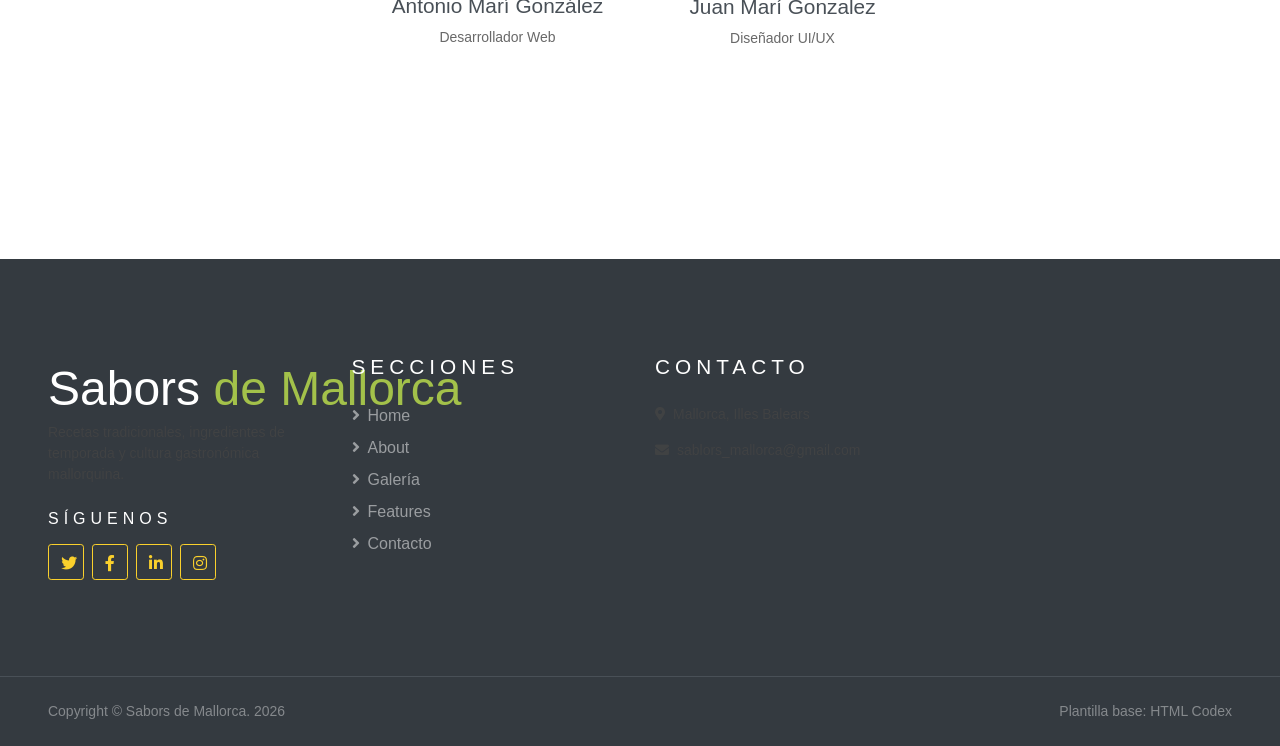
==== commit 5d1057cd: "Cambios de styles y html añadir imagen personal" ====
--- a/public/webapp/index.html
+++ b/public/webapp/index.html
@@ -8,6 +8,7 @@
     <title>Sabors de Mallorca</title>
 
 	<link rel="stylesheet" href="css/styles.css">
+    <link rel="stylesheet" href="https://cdnjs.cloudflare.com/ajax/libs/font-awesome/5.10.0/css/all.min.css">
 
 </head>
 <body data-spy="scroll" data-target=".navbar" data-offset="40">
@@ -39,7 +40,7 @@
                         <a class="nav-link" href="#contact">Contact</a>
                     </li>
                     <li class="nav-item ml-md-4">
-                        <a class="nav-link btn btn-primary" href="components.html">Components</a>
+                        <a class="btn btn-primary" href="#contact">Contáctanos</a>
                     </li>
                 </ul>
             </div>
@@ -122,58 +123,114 @@
         </div><!-- End of Cotanier -->  
     </section><!-- End of Testmonial Section -->
 
-    <!-- Contact Section -->
-    <section id="contact" class="text-center p-md">
-        <div class="container">
-            <h2 class="mb-3">Contacto</h2>
-            <p class="mb-0">Escríbenos para colaborar, proponer mejoras o compartir nuevas recetas de Mallorca.</p>
+    <!-- Contacto (estilo Team) -->
+    <section id="contact" class="p-0">
+        <div class="container-fluid py-5 bg-white">
+        <div class="container pt-5 pb-3">
+            <div class="text-center mb-3 pb-3">
+                <h6 class="text-primary text-uppercase contact-kicker">Contacto</h6>
+                <h1>Contáctanos</h1>
+                <p class="mb-0">Escríbenos para colaborar, proponer mejoras o compartir nuevas recetas de Mallorca.</p>
+            </div>
+
+            <div class="row justify-content-center">
+                <div class="col-lg-3 col-md-4 col-sm-6 pb-2">
+                    <div class="team-item bg-white mb-4">
+                        <div class="team-img position-relative overflow-hidden">
+                            <img class="img-fluid w-100" src="img/ensaimada/1.jpg" alt="Antonio Marí González">
+                            <div class="team-social" aria-label="Enlaces de contacto de Antonio Marí González">
+                                <a class="btn btn-outline-primary btn-square" href="https://www.linkedin.com/in/antonio-mari-gonzalez-7b172b266" target="_blank" rel="noopener" aria-label="LinkedIn de Antonio Marí González">
+                                    <img src="https://cdn.jsdelivr.net/gh/simple-icons/simple-icons/icons/linkedin.svg" alt="" class="team-social-icon">
+                                </a>
+                            </div>
+                        </div>
+                        <div class="text-center py-4">
+                            <h5 class="text-truncate">Antonio Marí González</h5>
+                            <p class="m-0">Desarrollador Web</p>
+                        </div>
+                    </div>
+                </div>
+
+                <div class="col-lg-3 col-md-4 col-sm-6 pb-2">
+                    <div class="team-item bg-white mb-4">
+                        <div class="team-img position-relative overflow-hidden">
+                            <img class="img-fluid w-100" src="img/ensaimada/2.jpg" alt="Juan Marí Gonzalez">
+                            <div class="team-social" aria-label="Enlaces de contacto de Juan Marí Gonzalez">
+                                <a class="btn btn-outline-primary btn-square" href="https://linkedin.com/in/juan-mari-gonzalez-711b18384/" target="_blank" rel="noopener" aria-label="LinkedIn de Juan Marí Gonzalez">
+                                    <img src="https://cdn.jsdelivr.net/gh/simple-icons/simple-icons/icons/linkedin.svg" alt="" class="team-social-icon">
+                                </a>
+                            </div>
+                        </div>
+                        <div class="text-center py-4">
+                            <h5 class="text-truncate">Juan Marí Gonzalez</h5>
+                            <p class="m-0">Diseñador UI/UX</p>
+                        </div>
+                    </div>
+                </div>
+            </div>
+        </div>
         </div>
     </section>
 
     
 
-    <!-- Section -->
-    <section class="pb-0">
-        <!-- Container -->
-        <div class="container">
-
-            <!-- Creadores con información ampliada -->
-            <div class="pre-footer">
-                <div class="row justify-content-center">
-                    <div class="col-sm-10 col-md-4 m-auto">
-                        <div class="testmonial-wrapper creator-card text-center p-4 shadow-sm">
-                            <img src="media/creator1.jpg" alt="Antonio Marí González" class="img-fluid rounded-circle mb-3 creator-avatar">
-                            <h6 class="title mb-1">Antonio Marí González</h6>
-                            <p class="text-muted mb-1">Desarrollador Web</p>
-                            <a href="https://www.linkedin.com/in/antonio-mari-gonzalez-7b172b266" target="_blank" rel="noopener" class="d-inline-block mb-2">
-                                <img src="https://cdn.jsdelivr.net/gh/simple-icons/simple-icons/icons/linkedin.svg" alt="LinkedIn" class="creator-link-icon"> LinkedIn
-                            </a>
-                            <p class="small mt-2">Apasionado por la tecnología y el desarrollo de aplicaciones web. Encargado de la integración y la lógica de la web.</p>
-                        </div>
-                    </div>
-                    <div class="col-sm-10 col-md-4 m-auto">
-                        <div class="testmonial-wrapper creator-card text-center p-4 shadow-sm">
-                            <img src="media/creator2.jpg" alt="María López" class="img-fluid rounded-circle mb-3 creator-avatar">
-                            <h6 class="title mb-1">María López</h6>
-                            <p class="text-muted mb-1">Diseñadora UI/UX</p>
-                            <a href="https://www.linkedin.com/in/maria-lopez" target="_blank" rel="noopener" class="d-inline-block mb-2">
-                                <img src="https://cdn.jsdelivr.net/gh/simple-icons/simple-icons/icons/linkedin.svg" alt="LinkedIn" class="creator-link-icon"> LinkedIn
-                            </a>
-                            <p class="small mt-2">Especialista en diseño de interfaces y experiencia de usuario. Responsable de la imagen visual y la usabilidad del sitio.</p>
-                        </div>
-                    </div>
-                </div>
-            </div>
-
-            <!-- foooter -->
-            <footer class="footer">            
-                <p>Copyright <script>document.write(new Date().getFullYear())</script> &copy; <a href="http://www.devcrud.com">DevCRUD</a></p>
-            </footer><!-- End of Footer-->  
-            
-        </div><!--End of Container -->      
-    </section><!-- End of Section -->
-
     </main>
+
+    <!-- Footer Start -->
+    <div class="container-fluid bg-dark text-white-50 py-5 px-sm-3 px-lg-5 footer-main">
+        <div class="row pt-5">
+            <div class="col-lg-3 col-md-6 mb-5">
+                <a href="#home" class="navbar-brand">
+                    <h1 class="text-primary m-0"><span class="text-white">Sabors</span> de Mallorca</h1>
+                </a>
+                <p>Recetas tradicionales, ingredientes de temporada y cultura gastronómica mallorquina.</p>
+                <h6 class="text-white text-uppercase mt-4 mb-3 footer-kicker">Síguenos</h6>
+                <div class="d-flex justify-content-start">
+                    <a class="btn btn-outline-primary btn-square mr-2" href="#" aria-label="Twitter">
+                        <i class="fab fa-twitter"></i>
+                    </a>
+                    <a class="btn btn-outline-primary btn-square mr-2" href="#" aria-label="Facebook">
+                        <i class="fab fa-facebook-f"></i>
+                    </a>
+                    <a class="btn btn-outline-primary btn-square mr-2" href="#" aria-label="LinkedIn">
+                        <i class="fab fa-linkedin-in"></i>
+                    </a>
+                    <a class="btn btn-outline-primary btn-square" href="#" aria-label="Instagram">
+                        <i class="fab fa-instagram"></i>
+                    </a>
+                </div>
+            </div>
+
+            <div class="col-lg-3 col-md-6 mb-5">
+                <h5 class="text-white text-uppercase mb-4 footer-kicker">Secciones</h5>
+                <div class="d-flex flex-column justify-content-start">
+                    <a class="text-white-50 mb-2" href="#home"><i class="fa fa-angle-right mr-2"></i>Home</a>
+                    <a class="text-white-50 mb-2" href="#about"><i class="fa fa-angle-right mr-2"></i>About</a>
+                    <a class="text-white-50 mb-2" href="#galeria"><i class="fa fa-angle-right mr-2"></i>Galería</a>
+                    <a class="text-white-50 mb-2" href="#features"><i class="fa fa-angle-right mr-2"></i>Features</a>
+                    <a class="text-white-50" href="#contact"><i class="fa fa-angle-right mr-2"></i>Contacto</a>
+                </div>
+            </div>
+
+            <div class="col-lg-3 col-md-6 mb-5">
+                <h5 class="text-white text-uppercase mb-4 footer-kicker">Contacto</h5>
+                <p><i class="fa fa-map-marker-alt mr-2"></i>Mallorca, Illes Balears</p>
+                <p><i class="fa fa-envelope mr-2"></i>sablors_mallorca@gmail.com</p>
+            </div>
+        </div>
+    </div>
+
+    <div class="container-fluid bg-dark text-white border-top py-4 px-sm-3 px-md-5 footer-border">
+        <div class="row">
+            <div class="col-lg-6 text-center text-md-left mb-3 mb-md-0">
+                <p class="m-0 text-white-50">Copyright &copy; <span>Sabors de Mallorca</span>. <script>document.write(new Date().getFullYear())</script></p>
+            </div>
+            <div class="col-lg-6 text-center text-md-right">
+                <p class="m-0 text-white-50">Plantilla base: <a href="https://htmlcodex.com" target="_blank" rel="noopener" class="text-white-50">HTML Codex</a></p>
+            </div>
+        </div>
+    </div>
+    <!-- Footer End -->
 
 <script src="js/main.js"></script>
 </body>
--- a/public/webapp/css/styles.css
+++ b/public/webapp/css/styles.css
@@ -85,6 +85,43 @@
   color: #8b7b3a;
 }
 
+/* Galería: oscurecer imagen al hover (overlay) */
+#galeria-listado .galeria-card {
+  overflow: hidden;
+}
+
+#galeria-listado .galeria-card-media {
+  position: relative;
+  overflow: hidden;
+}
+
+#galeria-listado .galeria-card-media::after {
+  content: "";
+  position: absolute;
+  top: 0;
+  right: 0;
+  bottom: 0;
+  left: 0;
+  background: rgba(0, 0, 0, 0.45);
+  opacity: 0;
+  transition: opacity 0.25s ease;
+  pointer-events: none;
+}
+
+#galeria-listado .galeria-card:hover .galeria-card-media::after,
+#galeria-listado .galeria-card:focus-within .galeria-card-media::after {
+  opacity: 1;
+}
+
+#galeria-listado .galeria-card-media img {
+  transition: transform 0.25s ease;
+}
+
+#galeria-listado .galeria-card:hover .galeria-card-media img,
+#galeria-listado .galeria-card:focus-within .galeria-card-media img {
+  transform: scale(1.03);
+}
+
 .filtro-btn {
   border: 1px solid #f0c200;
   background: #fff8d6;
@@ -103,6 +140,88 @@
   background: #fad02c;
   color: #2f2600;
   border-color: #d4aa05;
+}
+
+/* === Sección Contacto estilo "Team" (sin estilos inline) === */
+.contact-kicker {
+  letter-spacing: 5px;
+}
+
+.btn-square {
+  width: 36px;
+  height: 36px;
+  padding-left: 0;
+  padding-right: 0;
+  display: inline-flex;
+  align-items: center;
+  justify-content: center;
+}
+
+.team-item {
+  transition: .5s;
+}
+
+.team-social {
+  position: absolute;
+  width: 100%;
+  height: 100%;
+  top: 0;
+  left: 0;
+  display: flex;
+  align-items: center;
+  justify-content: center;
+  transition: .5s;
+}
+
+.team-social a.btn {
+  position: relative;
+  margin: 0 3px;
+  margin-top: 100px;
+  opacity: 0;
+}
+
+.team-social-icon {
+  width: 16px;
+  height: 16px;
+}
+
+.team-item:hover {
+  box-shadow: 0 0 30px #CCCCCC;
+}
+
+.team-item:hover .team-social {
+  background: rgba(0, 0, 0, 0.5);
+}
+
+.team-item:hover .team-social a.btn {
+  opacity: 1;
+  margin-top: 0;
+  transition: .3s 0s;
+}
+
+.team-item .team-img img {
+  transition: .5s;
+}
+
+.team-item:hover .team-img img {
+  transform: scale(1.2);
+}
+
+/* Footer estilo TRAVELER (adaptado) */
+.footer-main {
+  margin-top: 90px;
+}
+
+.footer-border {
+  border-color: rgba(255, 255, 255, 0.1) !important;
+}
+
+.footer-kicker {
+  letter-spacing: 5px;
+}
+
+.footer-newsletter-input {
+  padding: 25px;
 }
 /*!
 =========================================================
@@ -10881,7 +11000,7 @@
 }
 
 .text-primary {
-  color: #FAD02C !important;
+  color: #A3C14A !important;
 }
 
 a.text-primary:hover, a.text-primary:focus {
@@ -11398,9 +11517,7 @@
   padding: 100px 0;
 }
 
-section:nth-child(odd) {
-  background-color: #eaf0fc;
-}
+
 
 section.p-sm {
   padding: 30px 0 !important;
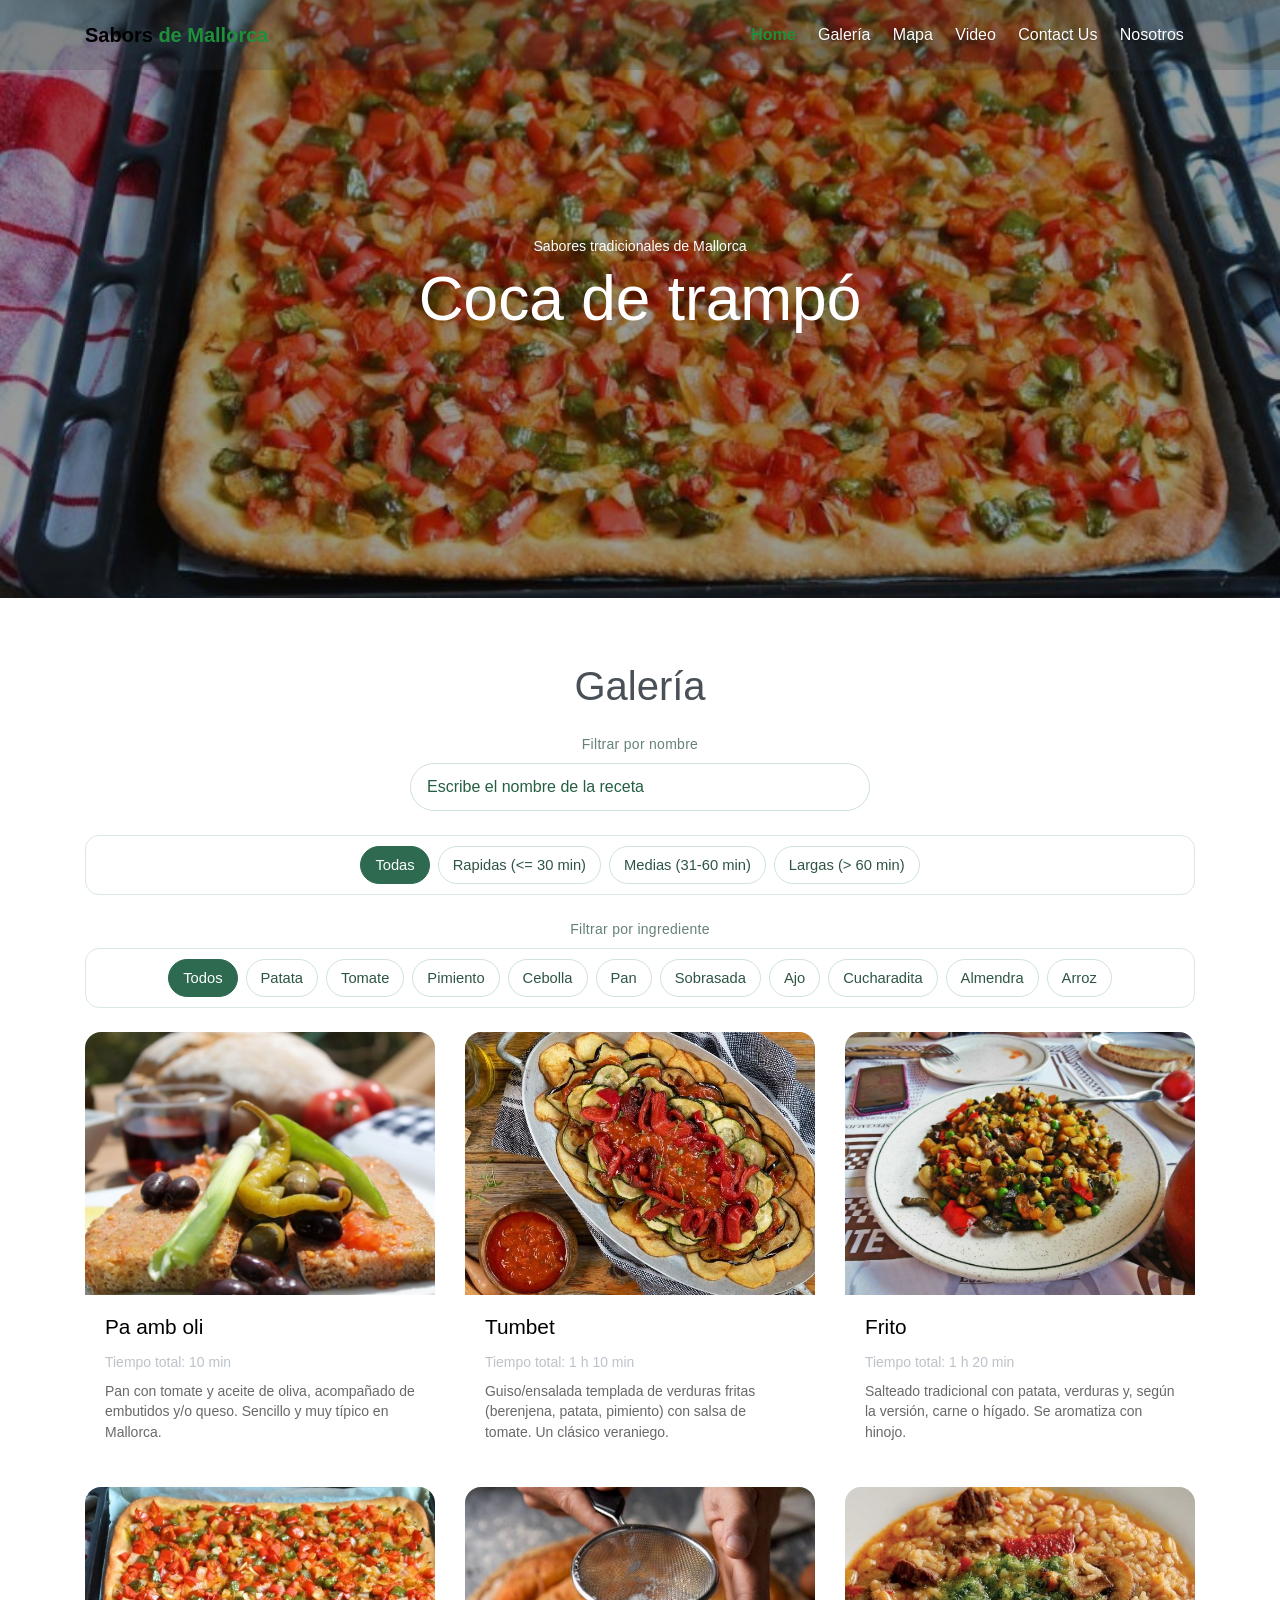
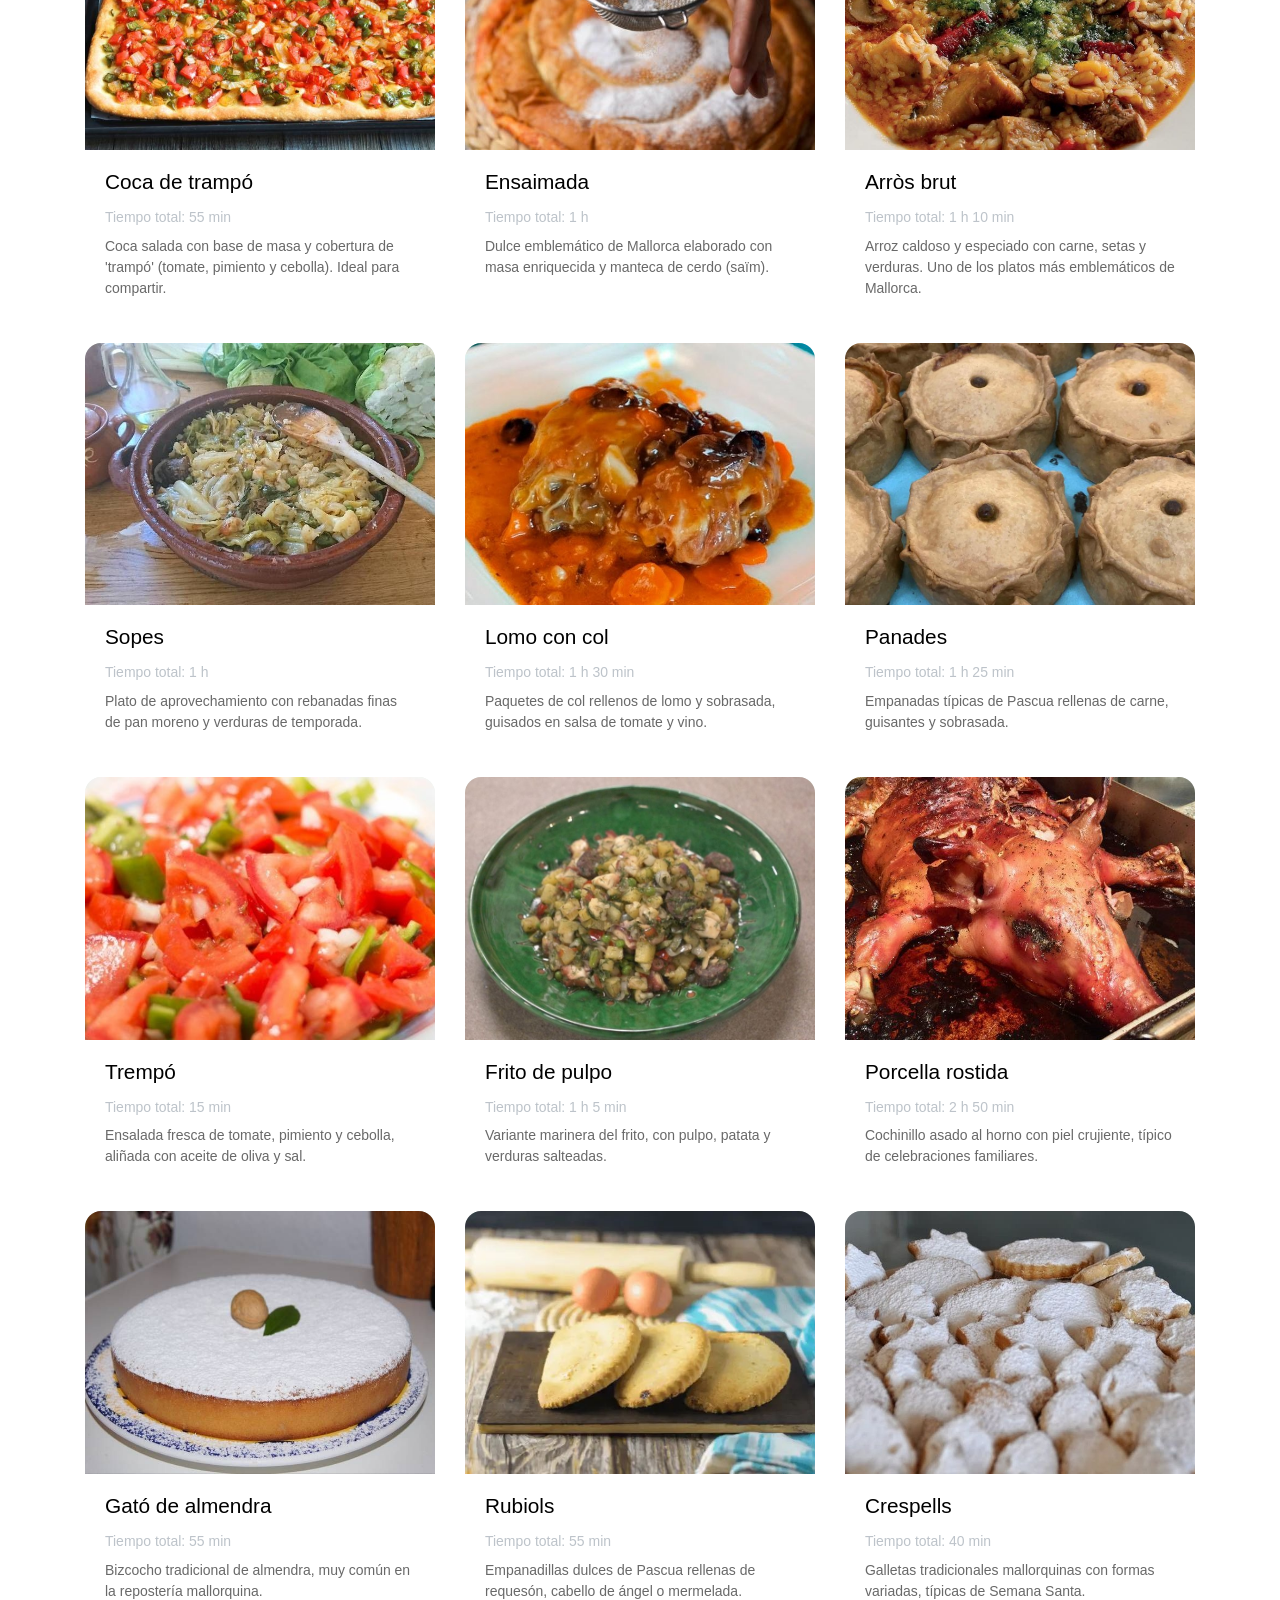
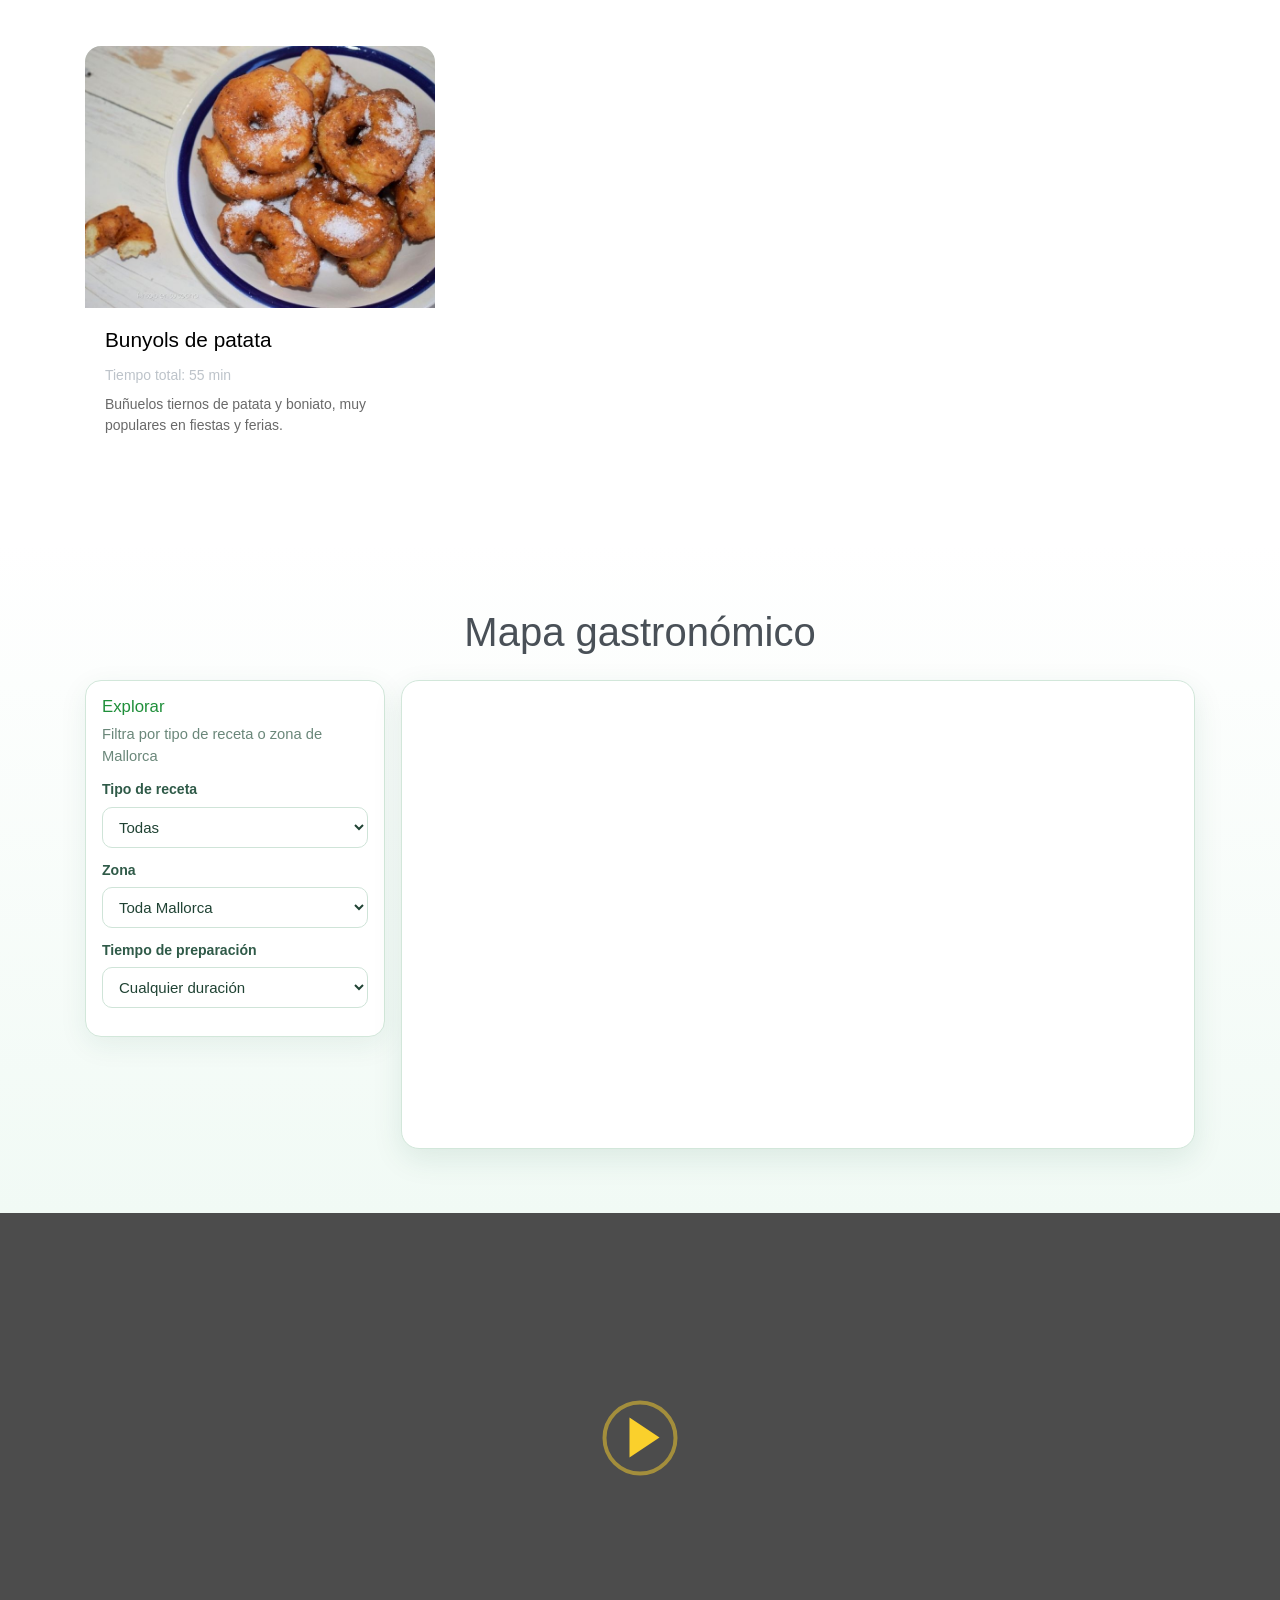
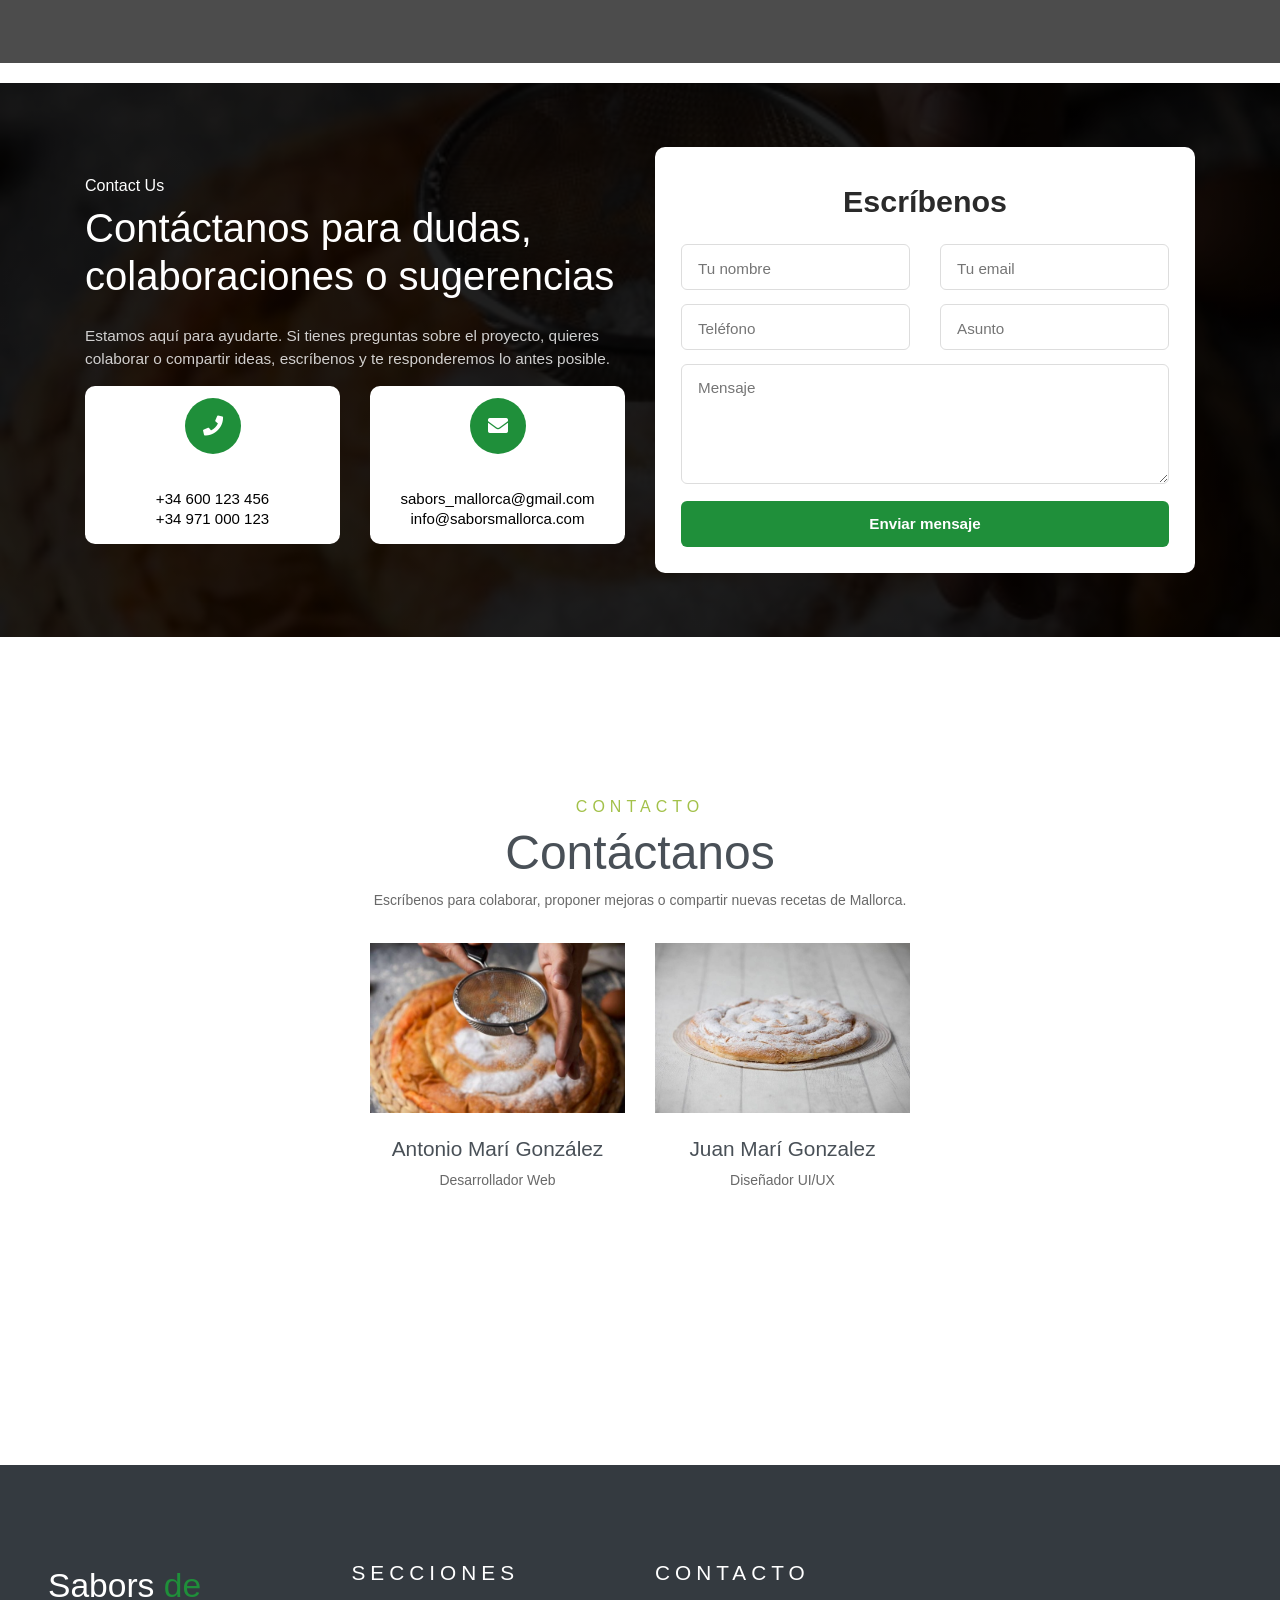
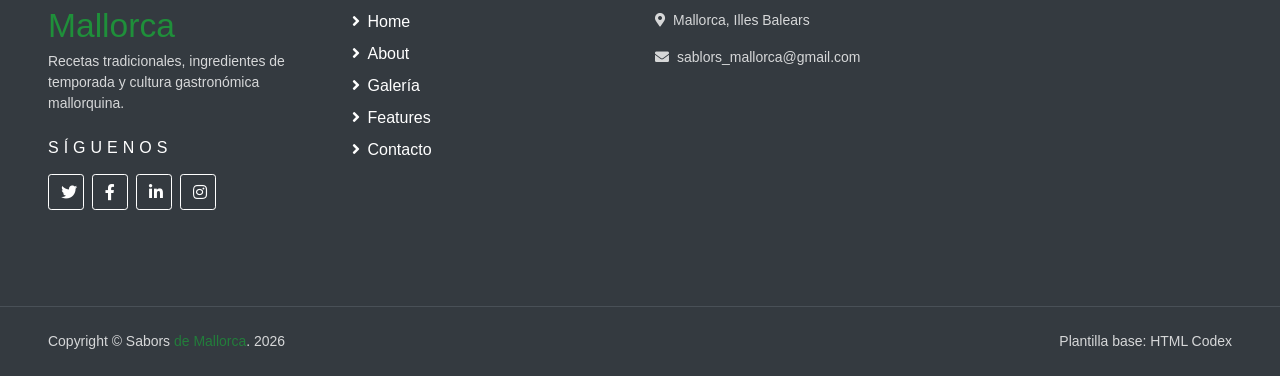
==== commit 010eba98: "Camvio de ui y colores" ====
--- a/public/webapp/index.html
+++ b/public/webapp/index.html
@@ -17,7 +17,7 @@
     <!-- Page Navbar -->
     <nav id="scrollspy" class="navbar page-navbar navbar-light navbar-expand-md fixed-top" data-spy="affix" data-offset-top="20">
         <div class="container">
-            <a class="navbar-brand" href="#"><strong class="text-primary">Sabors de Mallorca</strong></a>
+            <a class="navbar-brand brand-title" href="#"><strong><span class="brand-sabors">Sabors</span> <span class="brand-mallorca">de Mallorca</span></strong></a>
             <button class="navbar-toggler" type="button" data-toggle="collapse" data-target="#navbarSupportedContent" aria-controls="navbarSupportedContent" aria-expanded="false" aria-label="Toggle navigation">
                 <span class="navbar-toggler-icon"></span>
             </button>
@@ -28,19 +28,19 @@
                         <a class="nav-link" href="#home">Home</a>
                     </li>
                     <li class="nav-item">
-                        <a class="nav-link" href="#about">About</a>
-                    </li>
-                    <li class="nav-item">
-                        <a class="nav-link" href="#features">Features</a>
-                    </li>
-                    <li class="nav-item">
-                        <a class="nav-link" href="#testmonial">Testmonial</a>
-                    </li>
-                    <li class="nav-item">
-                        <a class="nav-link" href="#contact">Contact</a>
-                    </li>
-                    <li class="nav-item ml-md-4">
-                        <a class="btn btn-primary" href="#contact">Contáctanos</a>
+                        <a class="nav-link" href="#galeria">Galería</a>
+                    </li>
+                    <li class="nav-item">
+                        <a class="nav-link" href="#mapa">Mapa</a>
+                    </li>
+                    <li class="nav-item">
+                        <a class="nav-link" href="#features">Video</a>
+                    </li>
+                    <li class="nav-item">
+                        <a class="nav-link nav-link-contact-us" href="#contact-us">Contact Us</a>
+                    </li>
+                    <li class="nav-item">
+                        <a class="nav-link" href="#contact">Nosotros</a>
                     </li>
                 </ul>
             </div>
@@ -90,7 +90,57 @@
         </section>
 
 
-    
+    <section id="mapa" class="py-5 mapa-section">
+        <div class="container">
+            <h2 class="mb-4 text-center">Mapa gastronómico</h2>
+            <div class="mapa-layout">
+                <aside class="mapa-filtros" aria-label="Filtros del mapa">
+                    <h3 class="mapa-filtros-titulo">Explorar</h3>
+                    <p class="mapa-filtros-subtitulo">Filtra por tipo de receta o zona de Mallorca</p>
+
+                    <div class="mapa-filtro-grupo">
+                        <label class="mapa-filtro-label" for="mapa-tipo">Tipo de receta</label>
+                        <select id="mapa-tipo" class="mapa-select" aria-label="Filtrar por tipo de receta">
+                            <option value="all">Todas</option>
+                            <option value="entrantes">Entrantes</option>
+                            <option value="principales">Platos principales</option>
+                            <option value="dulces">Dulces</option>
+                        </select>
+                    </div>
+
+                    <div class="mapa-filtro-grupo">
+                        <label class="mapa-filtro-label" for="mapa-zona">Zona</label>
+                        <select id="mapa-zona" class="mapa-select" aria-label="Filtrar por zona">
+                            <option value="all">Toda Mallorca</option>
+                            <option value="palma">Palma</option>
+                            <option value="tramuntana">Serra de Tramuntana</option>
+                            <option value="llevant">Llevant</option>
+                        </select>
+                    </div>
+
+                    <div class="mapa-filtro-grupo">
+                        <label class="mapa-filtro-label" for="mapa-tiempo">Tiempo de preparación</label>
+                        <select id="mapa-tiempo" class="mapa-select" aria-label="Filtrar por tiempo de preparación">
+                            <option value="all">Cualquier duración</option>
+                            <option value="rapidas">Rápidas</option>
+                            <option value="medias">Medias</option>
+                            <option value="largas">Largas</option>
+                        </select>
+                    </div>
+                </aside>
+
+                <div class="mapa-card">
+                    <iframe
+                        class="mapa-iframe"
+                        title="Mapa de Mallorca"
+                        loading="lazy"
+                        referrerpolicy="no-referrer-when-downgrade"
+                        src="https://www.google.com/maps?q=Mallorca,+Illes+Balears&output=embed">
+                    </iframe>
+                </div>
+            </div>
+        </div>
+    </section>
 
     <!-- Features Section -->
     <section class="has-bg-img" id="features">
@@ -114,14 +164,81 @@
         </div><!-- End of Modal -->     
     </section><!-- End of features Section -->  
 
-     
-
-    <!-- Testmonial Section -->
-    <section class="text-center pt-5" id="testmonial">
-        <!-- Container -->
+    <!-- Contacto (inspirado en Templatemo Klassy Cafe) -->
+    <section id="contact-us" class="contact-us-reservation">
         <div class="container">
-        </div><!-- End of Cotanier -->  
-    </section><!-- End of Testmonial Section -->
+            <div class="row">
+                <div class="col-lg-6 align-self-center">
+                    <div class="contact-us-left">
+                        <div class="section-heading">
+                            <h6>Contact Us</h6>
+                            <h2>Contáctanos para dudas, colaboraciones o sugerencias</h2>
+                        </div>
+                        <p>Estamos aquí para ayudarte. Si tienes preguntas sobre el proyecto, quieres colaborar o compartir ideas, escríbenos y te responderemos lo antes posible.</p>
+
+                        <div class="row">
+                            <div class="col-sm-6 mb-3 mb-sm-0">
+                                <div class="contact-card">
+                                    <i class="fa fa-phone"></i>
+                                    <h4>Teléfono</h4>
+                                    <span><a href="tel:+34600123456">+34 600 123 456</a><br><a href="tel:+34971000123">+34 971 000 123</a></span>
+                                </div>
+                            </div>
+                            <div class="col-sm-6">
+                                <div class="contact-card">
+                                    <i class="fa fa-envelope"></i>
+                                    <h4>Email</h4>
+                                    <span><a href="mailto:sabors_mallorca@gmail.com">sabors_mallorca@gmail.com</a><br><a href="mailto:info@saborsmallorca.com">info@saborsmallorca.com</a></span>
+                                </div>
+                            </div>
+                        </div>
+                    </div>
+                </div>
+
+                <div class="col-lg-6 mt-4 mt-lg-0">
+                    <div class="contact-us-form-box">
+                        <form id="contact-us-form" class="contact-us-form" action="#" method="post">
+                            <h4>Escríbenos</h4>
+
+                            <div class="row">
+                                <div class="col-md-6">
+                                    <fieldset>
+                                        <input name="name" type="text" id="contact-us-name" placeholder="Tu nombre" required>
+                                    </fieldset>
+                                </div>
+                                <div class="col-md-6">
+                                    <fieldset>
+                                        <input name="email" type="email" id="contact-us-email" placeholder="Tu email" required>
+                                    </fieldset>
+                                </div>
+                                <div class="col-md-6">
+                                    <fieldset>
+                                        <input name="phone" type="tel" id="contact-us-phone" placeholder="Teléfono" required>
+                                    </fieldset>
+                                </div>
+                                <div class="col-md-6">
+                                    <fieldset>
+                                        <input name="subject" type="text" id="contact-us-subject" placeholder="Asunto" required>
+                                    </fieldset>
+                                </div>
+                                <div class="col-12">
+                                    <fieldset>
+                                        <textarea name="message" rows="4" id="contact-us-message" placeholder="Mensaje"></textarea>
+                                    </fieldset>
+                                </div>
+                                <div class="col-12">
+                                    <fieldset>
+                                        <button type="submit" class="contact-us-button">Enviar mensaje</button>
+                                    </fieldset>
+                                </div>
+                            </div>
+                        </form>
+                    </div>
+                </div>
+            </div>
+        </div>
+    </section>
+
 
     <!-- Contacto (estilo Team) -->
     <section id="contact" class="p-0">
@@ -180,8 +297,8 @@
     <div class="container-fluid bg-dark text-white-50 py-5 px-sm-3 px-lg-5 footer-main">
         <div class="row pt-5">
             <div class="col-lg-3 col-md-6 mb-5">
-                <a href="#home" class="navbar-brand">
-                    <h1 class="text-primary m-0"><span class="text-white">Sabors</span> de Mallorca</h1>
+                <a href="#home" class="navbar-brand brand-title">
+                    <h1 class="m-0"><span class="brand-sabors">Sabors</span> <span class="brand-mallorca">de Mallorca</span></h1>
                 </a>
                 <p>Recetas tradicionales, ingredientes de temporada y cultura gastronómica mallorquina.</p>
                 <h6 class="text-white text-uppercase mt-4 mb-3 footer-kicker">Síguenos</h6>
@@ -223,7 +340,7 @@
     <div class="container-fluid bg-dark text-white border-top py-4 px-sm-3 px-md-5 footer-border">
         <div class="row">
             <div class="col-lg-6 text-center text-md-left mb-3 mb-md-0">
-                <p class="m-0 text-white-50">Copyright &copy; <span>Sabors de Mallorca</span>. <script>document.write(new Date().getFullYear())</script></p>
+                <p class="m-0 text-white-50">Copyright &copy; <span class="brand-title"><span class="brand-sabors">Sabors</span> <span class="brand-mallorca">de Mallorca</span></span>. <script>document.write(new Date().getFullYear())</script></p>
             </div>
             <div class="col-lg-6 text-center text-md-right">
                 <p class="m-0 text-white-50">Plantilla base: <a href="https://htmlcodex.com" target="_blank" rel="noopener" class="text-white-50">HTML Codex</a></p>
--- a/public/webapp/css/styles.css
+++ b/public/webapp/css/styles.css
@@ -1,15 +1,30 @@
 
 @charset "UTF-8";
+
+:root {
+  --warm-primary: #1f8f3a;
+  --warm-ocre: #2d6a4f;
+  --warm-brown: #245f42;
+  --warm-earth: #d7efe2;
+  --warm-bg: #f5fbf7;
+  --warm-text: #1c3a2e;
+  --warm-ivory: #f9fefb;
+  --warm-accent: #3aa368;
+  --warm-footer: #123a2a;
+  --warm-footer-text: #cde7d8;
+  --brand-sabors: #000000;
+  --brand-mallorca: #1f8f3a;
+}
 /* === Personalización: Navbar blanca al hacer scroll === */
 .navbar.scrolled {
-  background: #fff !important;
-  box-shadow: 0 2px 8px rgba(0,0,0,0.08);
+  background: var(--warm-ivory) !important;
+  box-shadow: 0 2px 8px rgba(31, 143, 58, 0.16);
   transition: background 0.3s, box-shadow 0.3s;
 }
 .navbar.scrolled .navbar-brand,
 .navbar.scrolled .nav-link,
 .navbar.scrolled .navbar-toggler-icon {
-  color: #222 !important;
+  color: var(--warm-primary) !important;
 }
 
 /* A11y: foco visible consistente para navegacion por teclado */
@@ -18,13 +33,13 @@
 input:focus,
 select:focus,
 textarea:focus {
-  outline: 3px solid #1f6feb !important;
+  outline: 3px solid var(--warm-ocre) !important;
   outline-offset: 2px;
 }
 
 /* Tarjetas de creadores sin estilos inline */
 .creator-card {
-  background: #fff;
+  background: var(--warm-ivory);
   border-radius: 12px;
 }
 
@@ -45,8 +60,8 @@
   left: 0;
   top: -40px;
   z-index: 2000;
-  background: #111;
-  color: #fff;
+  background: var(--warm-brown);
+  color: var(--warm-ivory);
   padding: 8px 12px;
 }
 
@@ -58,12 +73,17 @@
   display: flex;
   flex-wrap: wrap;
   justify-content: center;
-  gap: 10px;
+  gap: 8px;
+  background: #fff;
+  border: 1px solid #d8eadf;
+  border-radius: 14px;
+  padding: 10px;
 }
 
 .galeria-filtros-label {
-  color: #5a4a00;
+  color: #416355;
   font-weight: 500;
+  letter-spacing: 0.3px;
 }
 
 .galeria-filtro-nombre-wrap {
@@ -74,25 +94,36 @@
 .galeria-filtro-nombre {
   width: 100%;
   max-width: 460px;
-  border: 1px solid #f0c200;
-  background: #fffdf0;
-  color: #5a4a00;
+  border: 1px solid #cfe3d7;
+  background: #fff;
+  color: #1f3c31;
   border-radius: 999px;
-  padding: 10px 16px;
+  padding: 11px 16px;
 }
 
 .galeria-filtro-nombre::placeholder {
-  color: #8b7b3a;
+  color: var(--warm-brown);
 }
 
 /* Galería: oscurecer imagen al hover (overlay) */
 #galeria-listado .galeria-card {
   overflow: hidden;
+  width: 100%;
+  text-align: left;
+  border-radius: 16px;
+  border: 1px solid #d7eade;
+}
+
+#galeria-listado button.galeria-card {
+  padding: 0;
+  border: 0;
 }
 
 #galeria-listado .galeria-card-media {
   position: relative;
   overflow: hidden;
+  aspect-ratio: 4 / 3;
+  background: #edf7f1;
 }
 
 #galeria-listado .galeria-card-media::after {
@@ -102,7 +133,7 @@
   right: 0;
   bottom: 0;
   left: 0;
-  background: rgba(0, 0, 0, 0.45);
+  background: rgba(0, 0, 0, 0.55);
   opacity: 0;
   transition: opacity 0.25s ease;
   pointer-events: none;
@@ -114,6 +145,10 @@
 }
 
 #galeria-listado .galeria-card-media img {
+  width: 100%;
+  height: 100%;
+  object-fit: cover;
+  display: block;
   transition: transform 0.25s ease;
 }
 
@@ -122,24 +157,337 @@
   transform: scale(1.03);
 }
 
+/* Ficha receta (overlay negro + card centrada) */
+body.receta-overlay-open {
+  overflow: hidden;
+}
+
+.receta-overlay {
+  position: fixed;
+  inset: 0;
+  background: rgba(0, 0, 0, 0.92);
+  z-index: 5000;
+  display: none;
+  align-items: center;
+  justify-content: center;
+}
+
+.receta-overlay.is-open {
+  display: flex;
+}
+
+.receta-ficha {
+  width: 50vw;
+  height: 100vh;
+  display: flex;
+  flex-direction: column;
+  position: relative;
+}
+
+.receta-ficha-cerrar {
+  position: absolute;
+  top: 12px;
+  right: 12px;
+  width: 44px;
+  height: 44px;
+  border: 0;
+  background: transparent;
+  color: var(--warm-brown);
+  font-size: 32px;
+  line-height: 1;
+}
+
+.receta-ficha-cerrar:hover {
+  opacity: 0.8;
+}
+
+.receta-ficha-body {
+  overflow: auto;
+}
+
 .filtro-btn {
-  border: 1px solid #f0c200;
-  background: #fff8d6;
-  color: #5a4a00;
+  border: 1px solid #cfe4d8;
+  background: #fff;
+  color: #2e5544;
   border-radius: 999px;
-  padding: 8px 16px;
+  padding: 7px 14px;
   font-weight: 500;
+  font-size: 0.92rem;
   transition: background-color 0.2s ease, color 0.2s ease, border-color 0.2s ease;
 }
 
 .filtro-btn:hover {
-  background: #ffe889;
+  background: #eef8f2;
+  border-color: #a8cfbb;
 }
 
 .filtro-btn.is-active {
-  background: #fad02c;
-  color: #2f2600;
-  border-color: #d4aa05;
+  background: #2d6a4f;
+  color: #fff;
+  border-color: #2d6a4f;
+}
+
+/* Compacta los espacios verticales entre bloques principales */
+#about {
+  padding: 0 !important;
+}
+
+#galeria,
+#mapa,
+#features,
+#contact-us,
+#contact {
+  padding: clamp(40px, 6vw, 64px) 0 !important;
+}
+
+/* Vista de mapa con panel lateral (solo interfaz) */
+.mapa-section {
+  background: linear-gradient(180deg, #fff 0%, #f1faf5 100%);
+}
+
+.mapa-layout {
+  display: grid;
+  grid-template-columns: 300px minmax(0, 1fr);
+  gap: 16px;
+}
+
+.mapa-filtros {
+  background: #fff;
+  border: 1px solid #d2e7da;
+  border-radius: 16px;
+  padding: 16px;
+  box-shadow: 0 8px 28px rgba(23, 84, 59, 0.08);
+  align-self: start;
+}
+
+.mapa-filtros-titulo {
+  margin: 0;
+  color: #1f8f3a;
+  font-size: 1.05rem;
+}
+
+.mapa-filtros-subtitulo {
+  margin: 6px 0 12px;
+  color: #466a59;
+  font-size: 0.92rem;
+}
+
+.mapa-filtro-grupo {
+  margin-bottom: 12px;
+}
+
+.mapa-filtro-label {
+  display: block;
+  margin-bottom: 6px;
+  color: #2f5a48;
+  font-size: 0.88rem;
+  font-weight: 600;
+}
+
+.mapa-select {
+  width: 100%;
+  border: 1px solid #cfe4d8;
+  border-radius: 10px;
+  background: #fff;
+  color: #204334;
+  padding: 10px 12px;
+  font-size: 0.94rem;
+}
+
+.mapa-select:focus {
+  border-color: #2d6a4f;
+  box-shadow: 0 0 0 3px rgba(45, 106, 79, 0.14);
+  outline: none;
+}
+
+.mapa-card {
+  border: 1px solid #d2e7da;
+  border-radius: 18px;
+  background: #fff;
+  padding: 8px;
+  box-shadow: 0 10px 30px rgba(23, 84, 59, 0.1);
+  min-height: 460px;
+}
+
+.mapa-iframe {
+  width: 100%;
+  min-height: 444px;
+  border: 0;
+  border-radius: 12px;
+}
+
+/* Contact Us (inspirado en template Klassy Cafe, adaptado) */
+.contact-us-reservation {
+  margin-top: 20px;
+  padding: clamp(64px, 10vw, 110px) 0;
+  background:
+    linear-gradient(rgba(0, 0, 0, 0.88), rgba(0, 0, 0, 0.88)),
+    url("../img/ensaimada/1.jpg") center/cover no-repeat;
+}
+
+.contact-us-reservation .section-heading {
+  margin-bottom: 24px;
+}
+
+.contact-us-reservation .section-heading h6,
+.contact-us-reservation .section-heading h2,
+.contact-us-reservation p {
+  color: #fff;
+}
+
+.contact-us-left {
+  color: #fff;
+}
+
+.contact-us-left p {
+  font-size: clamp(0.94rem, 1.2vw, 1rem);
+}
+
+.contact-us-left .row {
+  row-gap: 14px;
+}
+
+.contact-card {
+  background: #fff;
+  border-radius: 10px;
+  text-align: center;
+  padding: 12px 12px 14px;
+  display: flex;
+  flex-direction: column;
+  align-items: center;
+  justify-content: flex-start;
+  gap: 6px;
+  height: 100%;
+}
+
+.contact-card i {
+  width: clamp(48px, 7vw, 56px);
+  height: clamp(48px, 7vw, 56px);
+  display: inline-flex;
+  align-items: center;
+  justify-content: center;
+  color: #fff;
+  background: #1f8f3a;
+  border-radius: 50%;
+  font-size: clamp(16px, 2.6vw, 20px);
+  margin-top: 0;
+  margin-bottom: 2px;
+}
+
+.contact-card h4 {
+  font-size: clamp(1rem, 2vw, 1.12rem);
+  font-weight: 700;
+  margin: 0;
+}
+
+.contact-card span {
+  display: block;
+  line-height: 1.35;
+  font-size: clamp(0.84rem, 1.5vw, 0.94rem);
+}
+
+.contact-card span a {
+  color: #000 !important;
+}
+
+.contact-card span a:hover,
+.contact-card span a:focus {
+  color: #000 !important;
+}
+
+.contact-us-form-box {
+  background: #fff;
+  border-radius: 10px;
+  padding: clamp(20px, 3vw, 36px) clamp(16px, 2.4vw, 26px) clamp(16px, 2vw, 26px);
+}
+
+.contact-us-form h4 {
+  text-align: center;
+  font-weight: 700;
+  font-size: clamp(1.45rem, 3vw, 1.9rem);
+  color: #2a2a2a;
+  margin-bottom: clamp(14px, 2vw, 24px);
+}
+
+.contact-us-form input,
+.contact-us-form textarea,
+.contact-us-form select {
+  color: #2a2a2a;
+  font-size: clamp(0.9rem, 1.2vw, 0.95rem);
+  border: 1px solid #ddd;
+  background: #fff;
+  width: 100%;
+  height: clamp(42px, 5vw, 46px);
+  border-radius: 6px;
+  outline: none;
+  padding: 3px 16px 0;
+  margin-bottom: 14px;
+  -webkit-appearance: none;
+  -moz-appearance: none;
+  appearance: none;
+}
+
+.contact-us-form textarea {
+  height: auto;
+  padding-top: 12px;
+  resize: vertical;
+  min-height: 120px;
+}
+
+.contact-us-form input:focus,
+.contact-us-form textarea:focus,
+.contact-us-form select:focus {
+  border-color: #1f8f3a;
+}
+
+.contact-us-button {
+  margin-top: -4px;
+  width: 100%;
+  border: none;
+  border-radius: 6px;
+  color: #fff;
+  background: #1f8f3a;
+  font-size: clamp(0.9rem, 1.2vw, 0.95rem);
+  font-weight: 700;
+  padding: clamp(10px, 1.8vw, 12px) 22px;
+}
+
+.contact-us-button:hover,
+.contact-us-button:focus {
+  background: #2d6a4f;
+}
+
+#scrollspy .navbar-nav .nav-link.nav-link-contact-us {
+  font-weight: 400;
+}
+
+@media (max-width: 991.98px) {
+  .mapa-layout {
+    grid-template-columns: 1fr;
+  }
+
+  .mapa-card {
+    min-height: 360px;
+  }
+
+  .mapa-iframe {
+    min-height: 340px;
+  }
+
+  .contact-us-reservation {
+    margin-top: 12px;
+    padding: clamp(36px, 8vw, 56px) 0;
+  }
+}
+
+@media (max-width: 767.98px) {
+  .contact-us-form-box {
+    padding: 24px 16px 16px;
+  }
+
+  .contact-us-form h4 {
+    font-size: 24px;
+  }
 }
 
 /* === Sección Contacto estilo "Team" (sin estilos inline) === */
@@ -186,11 +534,11 @@
 }
 
 .team-item:hover {
-  box-shadow: 0 0 30px #CCCCCC;
+  box-shadow: 0 0 30px rgba(31, 143, 58, 0.24);
 }
 
 .team-item:hover .team-social {
-  background: rgba(0, 0, 0, 0.5);
+  background: rgba(18, 58, 42, 0.55);
 }
 
 .team-item:hover .team-social a.btn {
@@ -210,18 +558,180 @@
 /* Footer estilo TRAVELER (adaptado) */
 .footer-main {
   margin-top: 90px;
+  background: var(--warm-footer) !important;
+  color: var(--warm-footer-text);
 }
 
 .footer-border {
-  border-color: rgba(255, 255, 255, 0.1) !important;
+  border-color: rgba(58, 163, 104, 0.45) !important;
 }
 
 .footer-kicker {
   letter-spacing: 5px;
+  color: var(--warm-accent);
 }
 
 .footer-newsletter-input {
   padding: 25px;
+}
+
+/* Marca: Sabors en negro y de Mallorca en verde */
+.brand-title .brand-sabors {
+  color: var(--brand-sabors) !important;
+}
+
+.brand-title .brand-mallorca {
+  color: var(--brand-mallorca) !important;
+}
+
+/* Evita desbordes del logo del footer en pantallas pequeñas */
+.footer-main .navbar-brand {
+  white-space: normal !important;
+  max-width: 100%;
+}
+
+.footer-main .navbar-brand h1 {
+  overflow-wrap: anywhere;
+  line-height: 1.2;
+  font-size: clamp(1.45rem, 7vw, 2.1rem);
+}
+
+.footer-main .footer-kicker {
+  color: #fff !important;
+}
+
+.footer-main .btn-outline-primary {
+  color: #fff !important;
+  border-color: #fff !important;
+}
+
+.footer-main .btn-outline-primary:hover,
+.footer-main .btn-outline-primary:focus {
+  background-color: #fff !important;
+  border-color: #fff !important;
+  color: var(--warm-footer) !important;
+}
+
+/* Overrides globales para forzar paleta verde + sans-serif */
+html, body, body * {
+  font-family: "Segoe UI", "Helvetica Neue", Arial, sans-serif;
+}
+
+.text-primary,
+a,
+.navbar-light .navbar-brand {
+  color: var(--warm-primary) !important;
+}
+
+/* Navbar superior: transparente (blanco) y en scroll (negro) */
+#scrollspy:not(.scrolled) .navbar-nav .nav-link {
+  color: #fff !important;
+  text-shadow: 0 1px 2px rgba(0, 0, 0, 0.35);
+}
+
+#scrollspy.scrolled .navbar-nav .nav-link {
+  color: #000 !important;
+  text-shadow: none;
+}
+
+/* Seccion activa del menu al hacer scroll */
+#scrollspy .navbar-nav .nav-link.is-active {
+  color: #1f8f3a !important;
+  font-weight: 700;
+  text-shadow: none;
+}
+
+/* Mantiene el color del menú; el logo usa .brand-sabors/.brand-mallorca */
+#scrollspy .navbar-brand {
+  color: inherit !important;
+}
+
+/* LinkedIn en verde, como antes */
+a[aria-label*="LinkedIn"] {
+  color: #28a745 !important;
+  border-color: #28a745 !important;
+}
+
+a[aria-label*="LinkedIn"]:hover,
+a[aria-label*="LinkedIn"]:focus {
+  background-color: #28a745 !important;
+  border-color: #28a745 !important;
+  color: #fff !important;
+}
+
+.btn-primary,
+.bg-primary {
+  background-color: var(--warm-primary) !important;
+  border-color: var(--warm-primary) !important;
+  color: var(--warm-ivory) !important;
+}
+
+.btn-outline-primary {
+  color: var(--warm-primary) !important;
+  border-color: var(--warm-primary) !important;
+}
+
+.btn-outline-primary:hover,
+.btn-outline-primary:focus {
+  background-color: var(--warm-primary) !important;
+  border-color: var(--warm-primary) !important;
+  color: var(--warm-ivory) !important;
+}
+
+.bg-dark {
+  background-color: var(--warm-footer) !important;
+}
+
+/* Footer completamente en blanco */
+.footer-main,
+.footer-main p,
+.footer-main a,
+.footer-main .text-white,
+.footer-main .text-white-50,
+.footer-main i,
+.footer-main h5,
+.footer-main h6,
+.footer-main .navbar-brand,
+.footer-main .navbar-brand h1,
+.footer-main .navbar-brand .text-primary,
+.footer-main .navbar-brand .text-white {
+  color: #fff !important;
+}
+
+.footer-border,
+.footer-border p,
+.footer-border a,
+.footer-border .text-white,
+.footer-border .text-white-50 {
+  color: #fff !important;
+}
+
+.footer-main a:hover,
+.footer-main a:focus,
+.footer-border a:hover,
+.footer-border a:focus {
+  color: #f2f2f2 !important;
+  text-decoration: underline;
+}
+
+.footer-main .brand-sabors,
+.footer-border .brand-sabors {
+  color: #fff !important;
+}
+
+.text-white-50 {
+  color: var(--warm-footer-text) !important;
+}
+
+.text-white {
+  color: var(--warm-ivory) !important;
+}
+
+button,
+input,
+select,
+textarea {
+  font-family: "Segoe UI", "Helvetica Neue", Arial, sans-serif;
 }
 /*!
 =========================================================
@@ -238,33 +748,33 @@
 */
 @import url("https://fonts.googleapis.com/css?family=Ubuntu:300,300i,400,400i,500,500i,700,700i&display=swap");
 :root {
-  --blue: #79A9F5;
-  --indigo: #C45F90;
-  --purple: #A16AE8;
-  --pink: #FC8BC0;
-  --red: #F85C70;
-  --orange: #FF8882;
-  --yellow: #FAD02C;
-  --green: #A3C14A;
-  --teal: #20c997;
-  --cyan: #47D8E0;
-  --white: #fff;
-  --gray: #6c757d;
-  --gray-dark: #343a40;
-  --primary: #FAD02C;
-  --secondary: #6c757d;
-  --success: #A3C14A;
-  --info: #47D8E0;
-  --warning: #FF8882;
-  --danger: #F85C70;
-  --light: #f8f9fa;
-  --dark: #343a40;
+  --blue: #2d6a4f;
+  --indigo: #245f42;
+  --purple: #2b7a57;
+  --pink: #3aa368;
+  --red: #2b7a57;
+  --orange: #4fae79;
+  --yellow: #9fd6b9;
+  --green: #1f8f3a;
+  --teal: #2d6a4f;
+  --cyan: #7cc9a1;
+  --white: #f9fefb;
+  --gray: #4a6b5b;
+  --gray-dark: #123a2a;
+  --primary: #1f8f3a;
+  --secondary: #2d6a4f;
+  --success: #1f8f3a;
+  --info: #4fae79;
+  --warning: #9fd6b9;
+  --danger: #2b7a57;
+  --light: #f5fbf7;
+  --dark: #123a2a;
   --breakpoint-xs: 0;
   --breakpoint-sm: 576px;
   --breakpoint-md: 768px;
   --breakpoint-lg: 992px;
   --breakpoint-xl: 1200px;
-  --font-family-sans-serif: "Ubuntu", sans-serif;
+  --font-family-sans-serif: "Segoe UI", "Helvetica Neue", Arial, sans-serif;
   --font-family-monospace: SFMono-Regular, Menlo, Monaco, Consolas, "Liberation Mono", "Courier New", monospace;
 }
 
@@ -275,7 +785,7 @@
 }
 
 html {
-  font-family: sans-serif;
+  font-family: "Segoe UI", "Helvetica Neue", Arial, sans-serif;
   line-height: 1.15;
   -webkit-text-size-adjust: 100%;
   -webkit-tap-highlight-color: rgba(0, 0, 0, 0);
@@ -287,13 +797,13 @@
 
 body {
   margin: 0;
-  font-family: "Ubuntu", sans-serif;
+  font-family: "Segoe UI", "Helvetica Neue", Arial, sans-serif;
   font-size: 1rem;
   font-weight: 400;
   line-height: 1.5;
-  color: #495057;
+  color: #1c3a2e;
   text-align: left;
-  background-color: #fff;
+  background-color: #f5fbf7;
 }
 
 [tabindex="-1"]:focus {
@@ -498,6 +1008,7 @@
 [type="reset"],
 [type="submit"] {
   -webkit-appearance: button;
+  appearance: button;
 }
 
 button:not(:disabled),
@@ -526,6 +1037,7 @@
 input[type="datetime-local"],
 input[type="month"] {
   -webkit-appearance: listbox;
+  appearance: listbox;
 }
 
 textarea {
@@ -564,15 +1076,18 @@
 [type="search"] {
   outline-offset: -2px;
   -webkit-appearance: none;
+  appearance: none;
 }
 
 [type="search"]::-webkit-search-decoration {
   -webkit-appearance: none;
+  appearance: none;
 }
 
 ::-webkit-file-upload-button {
   font: inherit;
   -webkit-appearance: button;
+  appearance: button;
 }
 
 output {
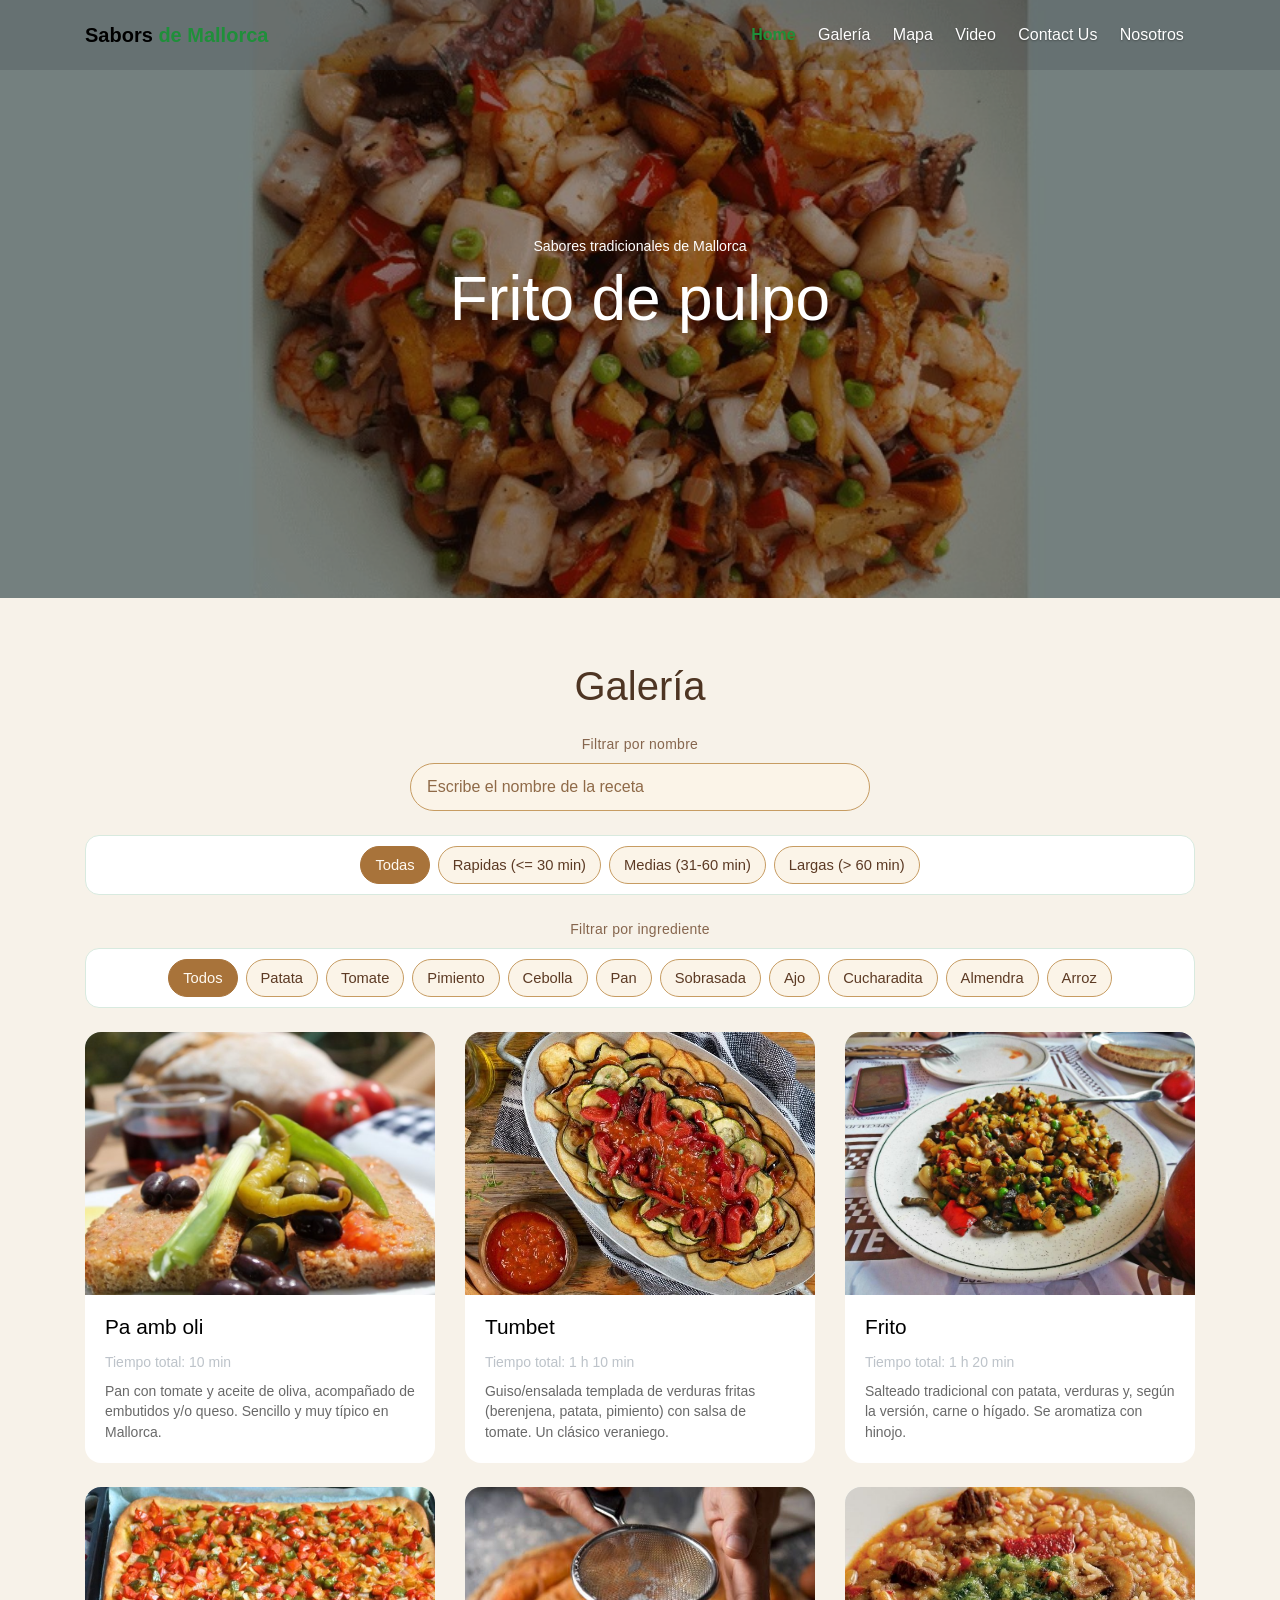
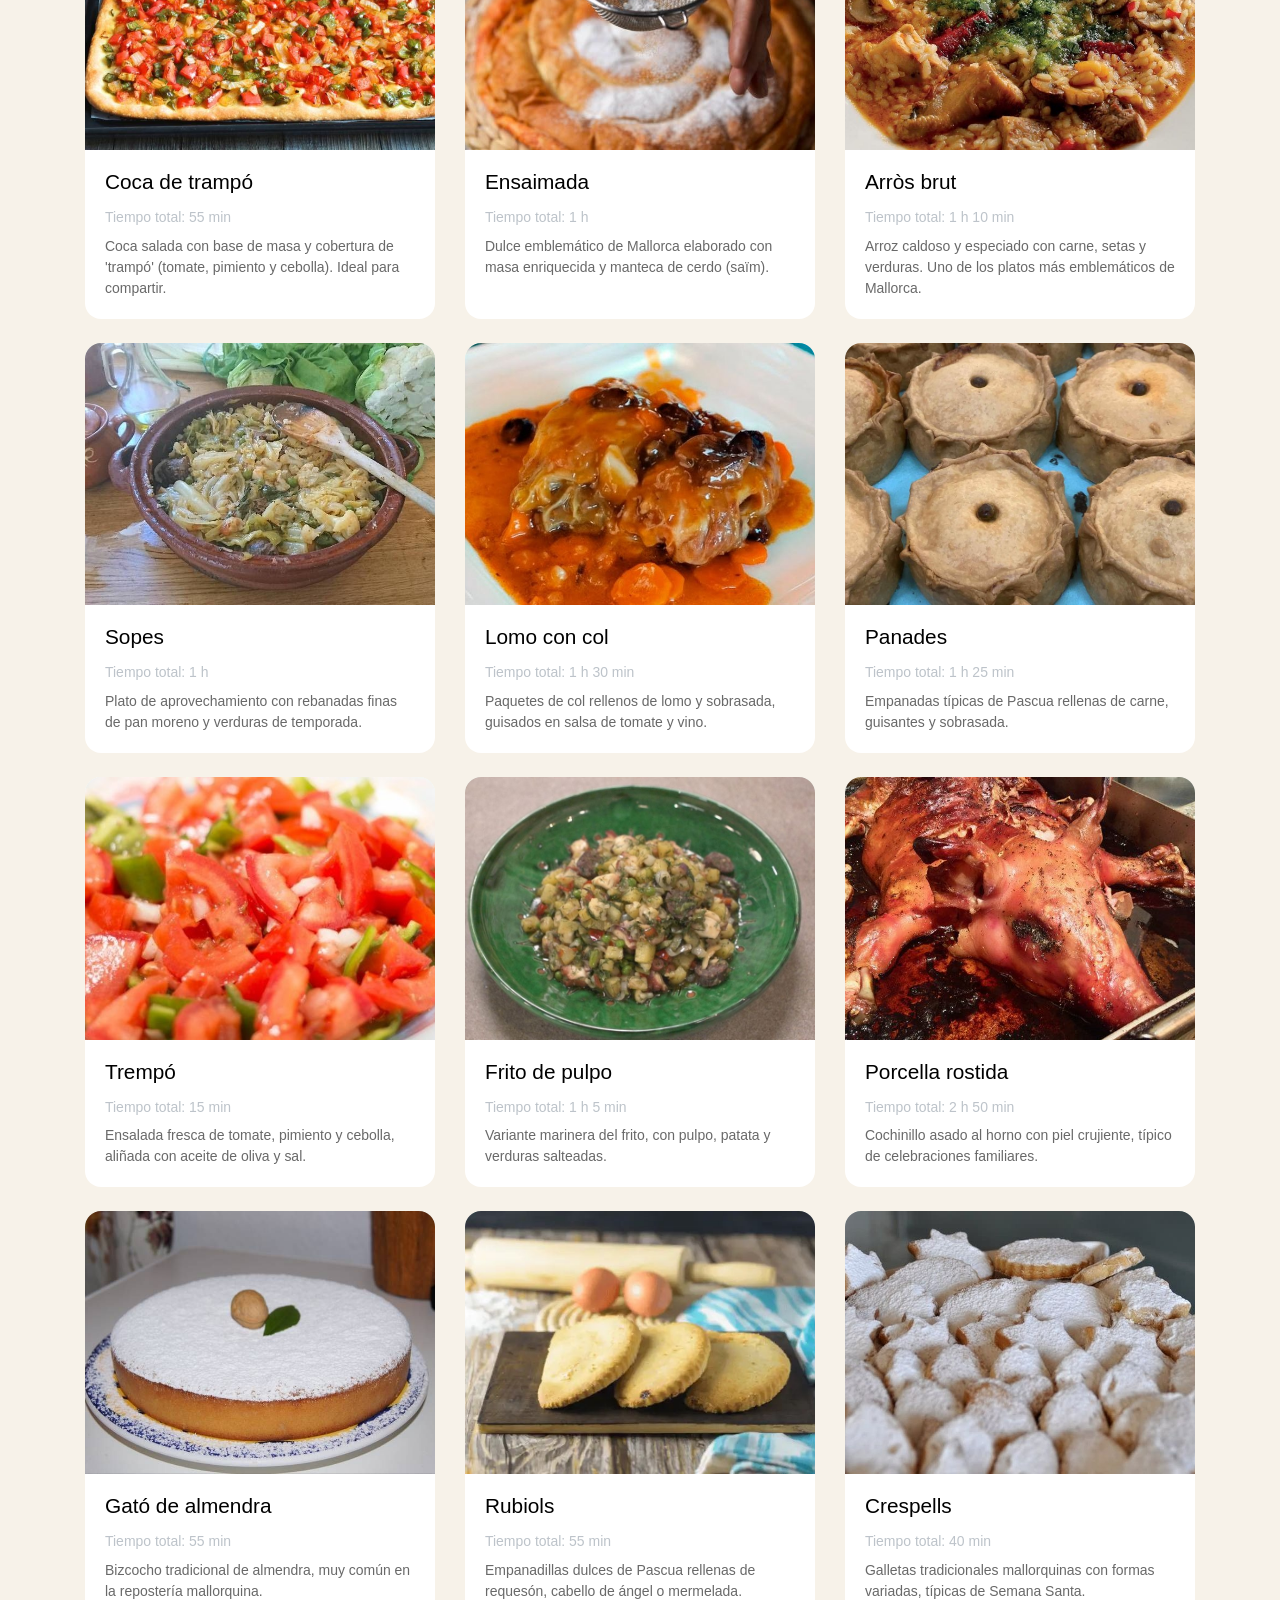
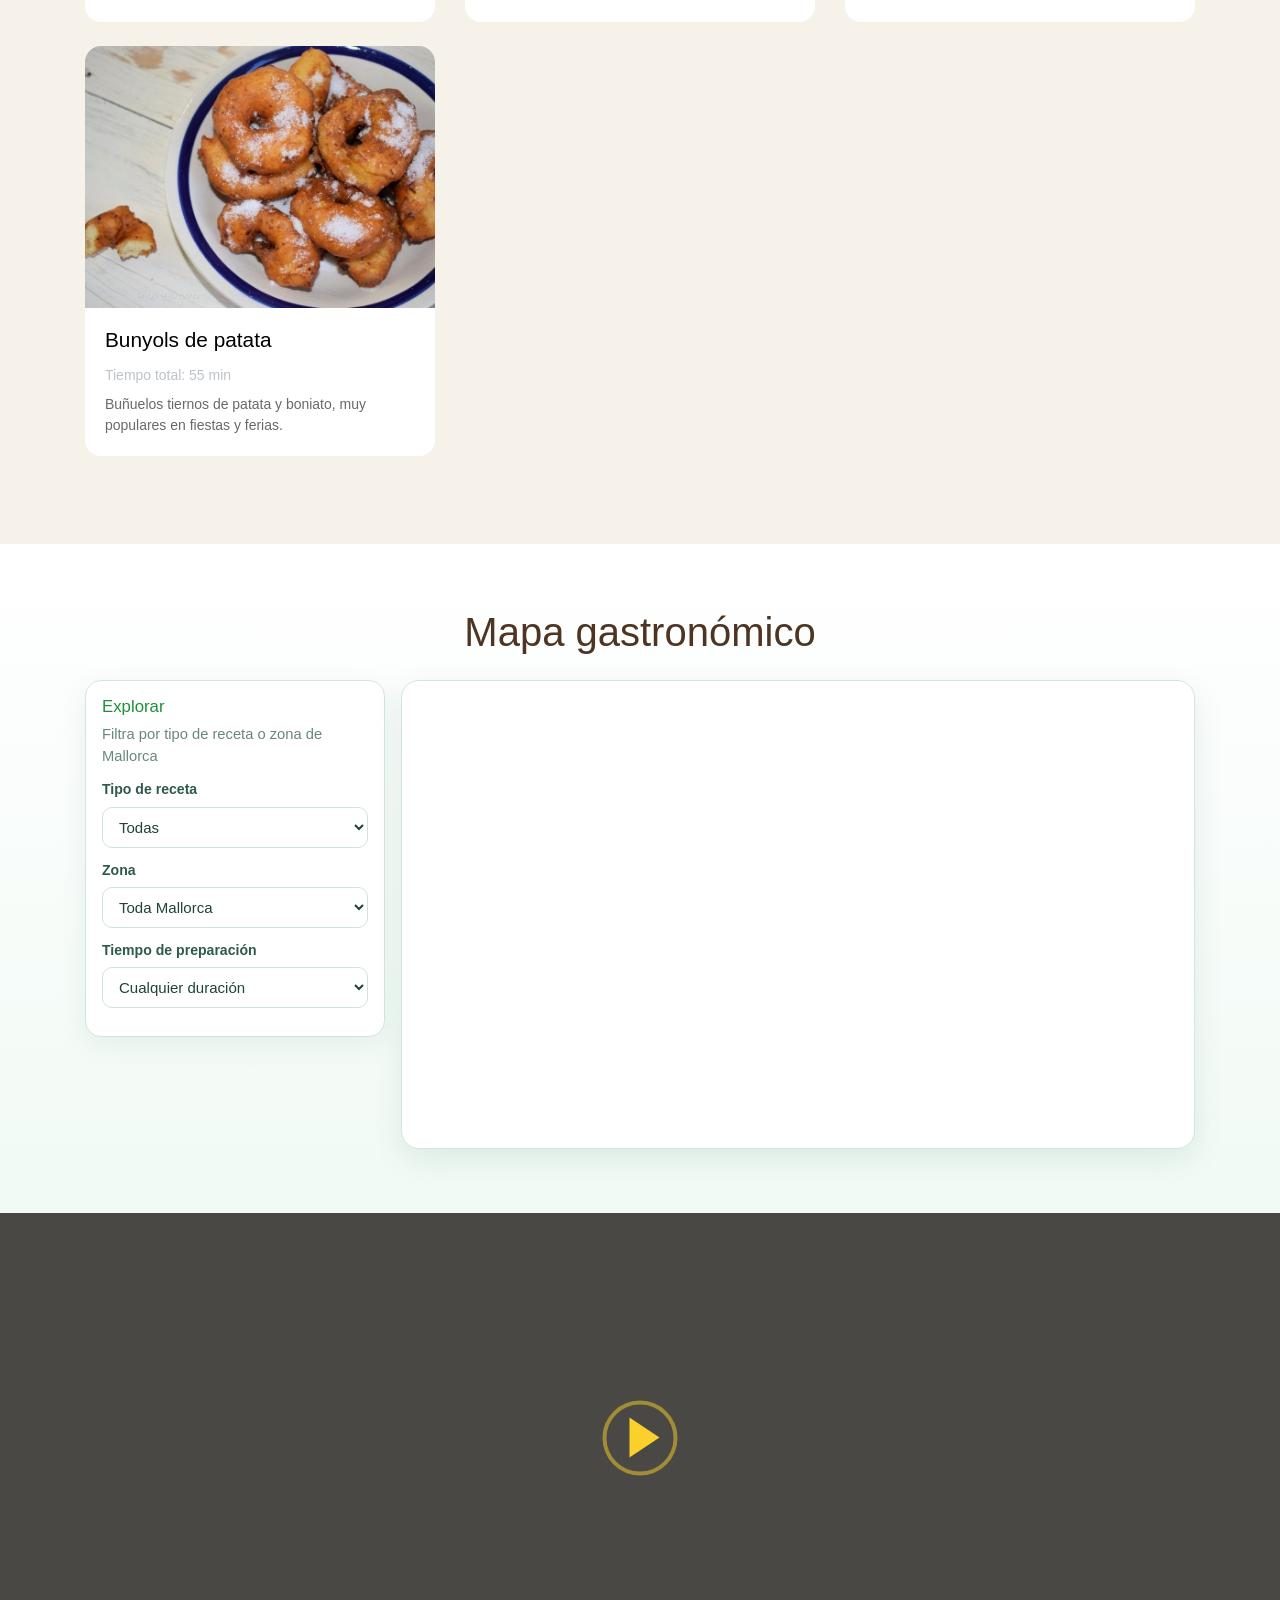
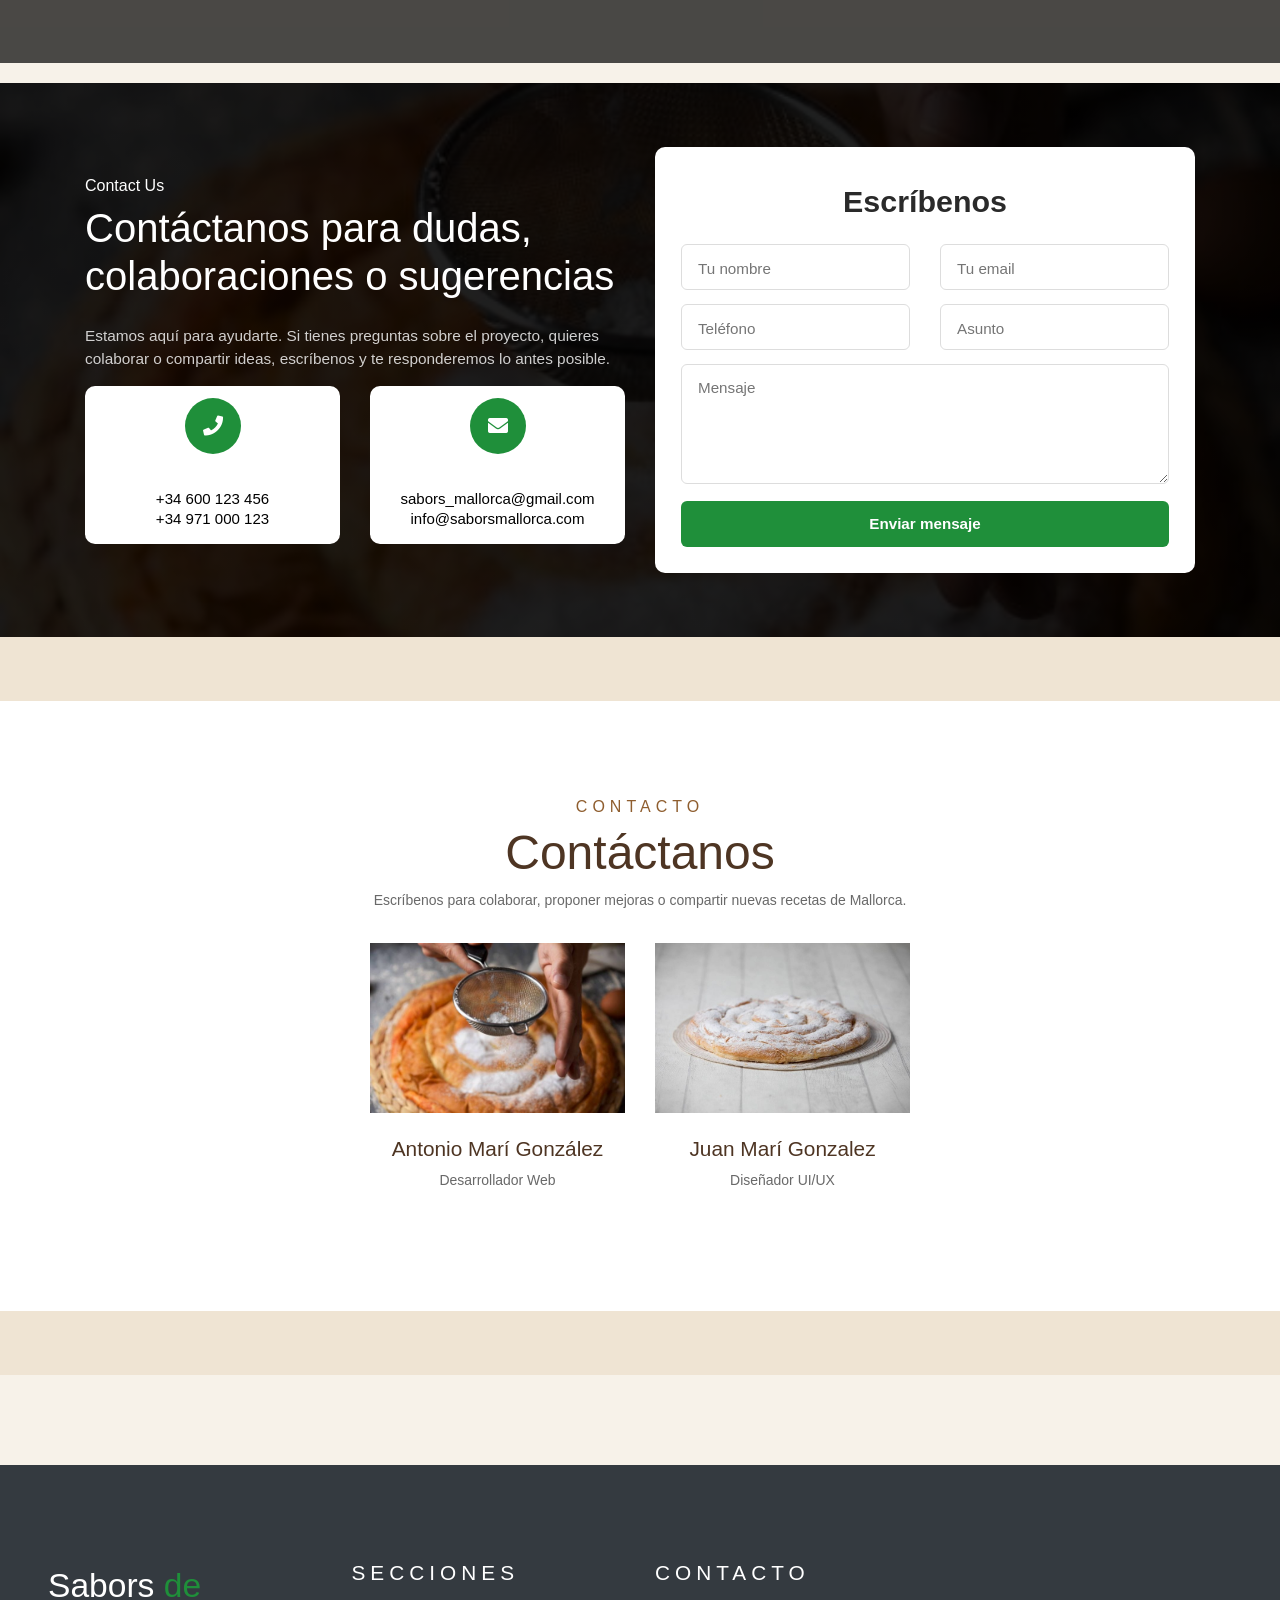
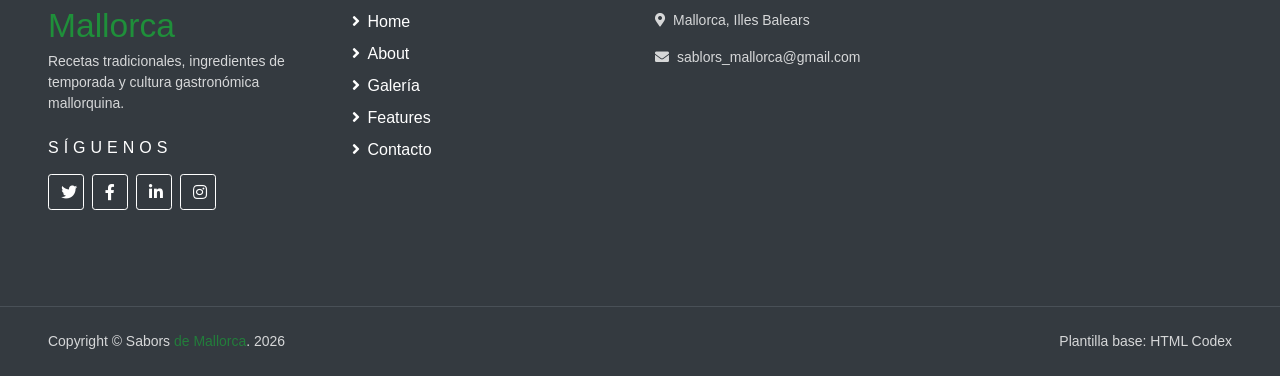
==== commit 68f05fc3: "Error para poner en donDominio" ====
--- a/public/webapp/index.html
+++ b/public/webapp/index.html
@@ -7,7 +7,7 @@
     <meta name="author" content="Devcrud">
     <title>Sabors de Mallorca</title>
 
-	<link rel="stylesheet" href="css/styles.css">
+    <link rel="stylesheet" href="css/styles.css?v=20260329-1">
     <link rel="stylesheet" href="https://cdnjs.cloudflare.com/ajax/libs/font-awesome/5.10.0/css/all.min.css">
 
 </head>
@@ -349,6 +349,6 @@
     </div>
     <!-- Footer End -->
 
-<script src="js/main.js"></script>
+<script src="js/main.js?v=20260329-1"></script>
 </body>
 </html>
--- a/public/webapp/css/styles.css
+++ b/public/webapp/css/styles.css
@@ -12259,3 +12259,93 @@
 .testmonial-wrapper .title {
   margin-top: -40px;
 }
+
+/* === Paleta principal: tierra, ocre, marron === */
+:root {
+  --primary: #a8733a;
+  --yellow: #a8733a;
+  --dark: #3f281a;
+  --light: #f5efe4;
+}
+
+body {
+  color: #4e3523;
+  background-color: #f7f2e9;
+}
+
+a {
+  color: #8f5e2f;
+}
+
+a:hover {
+  color: #6f4426;
+}
+
+a:focus,
+button:focus,
+input:focus,
+select:focus,
+textarea:focus {
+  outline: 3px solid #b07a3e !important;
+}
+
+.navbar.scrolled {
+  background: #f4ecdf !important;
+}
+
+.navbar.scrolled .navbar-brand,
+.navbar.scrolled .nav-link,
+.navbar.scrolled .navbar-toggler-icon {
+  color: #4e3523 !important;
+}
+
+.text-primary,
+.navbar-light .navbar-brand,
+.navbar-light .navbar-nav .show > .nav-link,
+.navbar-light .navbar-nav .active > .nav-link,
+.navbar-light .navbar-nav .nav-link.active {
+  color: #8f5e2f !important;
+}
+
+a.text-primary:hover,
+a.text-primary:focus,
+.navbar-light .navbar-brand:hover,
+.navbar-light .navbar-nav .nav-link:hover,
+.navbar-light .navbar-nav .nav-link:focus {
+  color: #6f4426 !important;
+}
+
+.btn-primary,
+.filtro-btn.is-active {
+  background-color: #a8733a !important;
+  border-color: #a8733a !important;
+  color: #fffaf2 !important;
+}
+
+.btn-primary:hover,
+.btn-primary:focus,
+.btn-primary:not(:disabled):not(.disabled):active,
+.filtro-btn:hover {
+  background-color: #8f5e2f !important;
+  border-color: #8f5e2f !important;
+}
+
+.galeria-filtros-label {
+  color: #6b4428;
+}
+
+.galeria-filtro-nombre,
+.filtro-btn {
+  border-color: #c79c62;
+  background: #fbf4e8;
+  color: #5c3a24;
+}
+
+.galeria-filtro-nombre::placeholder {
+  color: #8f6a48;
+}
+
+#contact,
+.pre-footer {
+  background: #efe4d3;
+}
